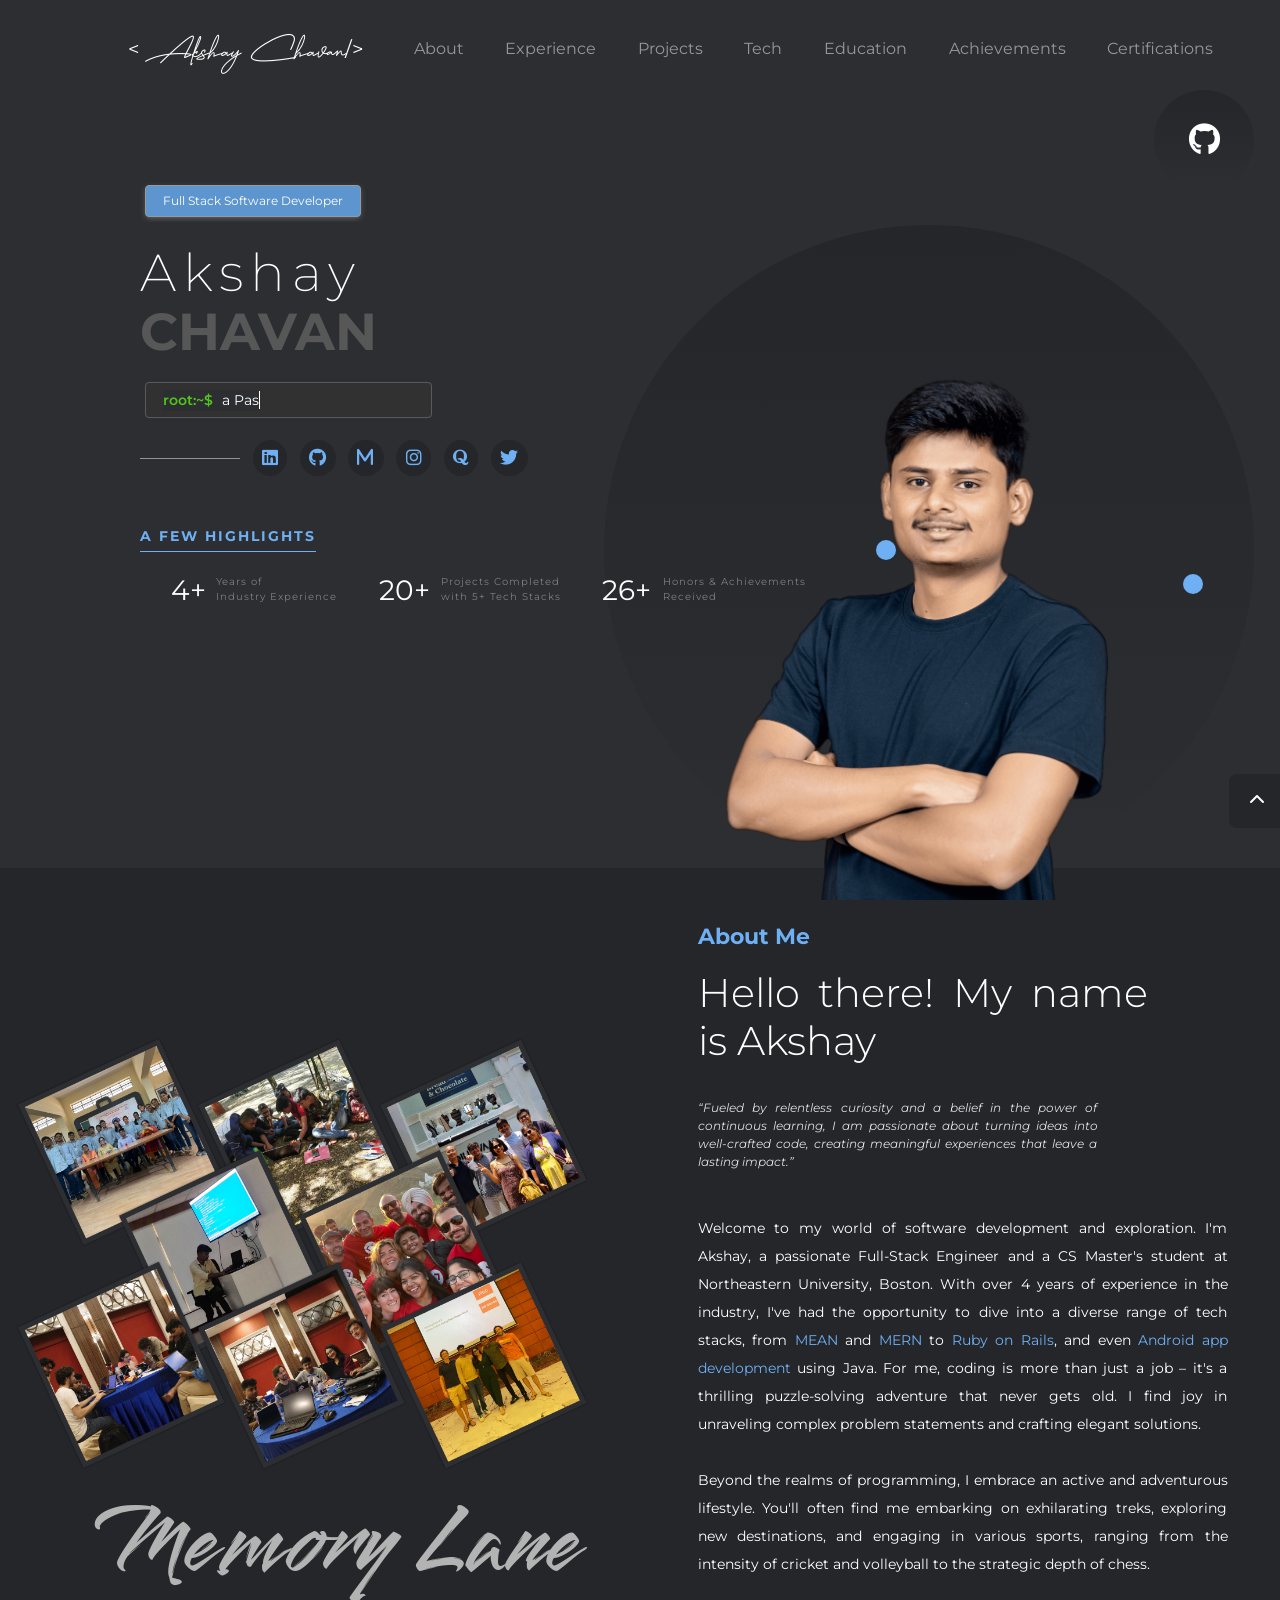
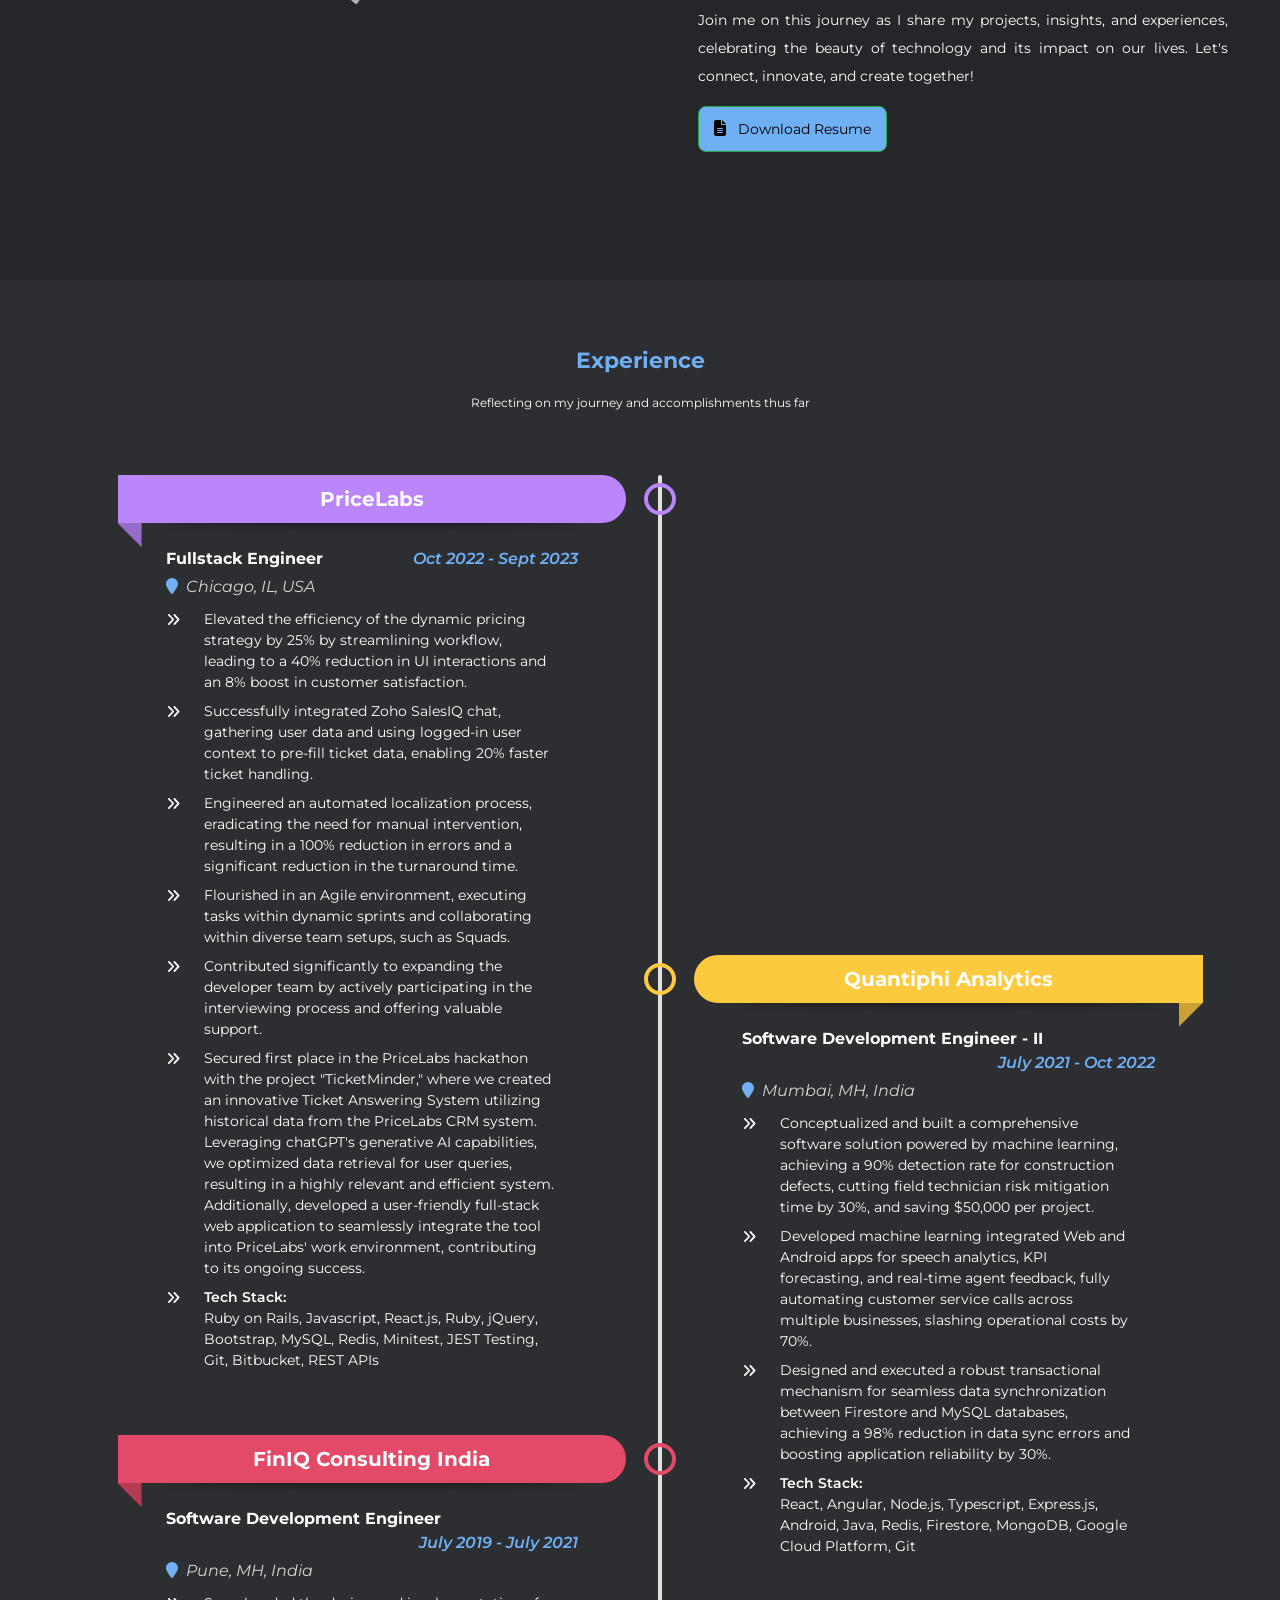
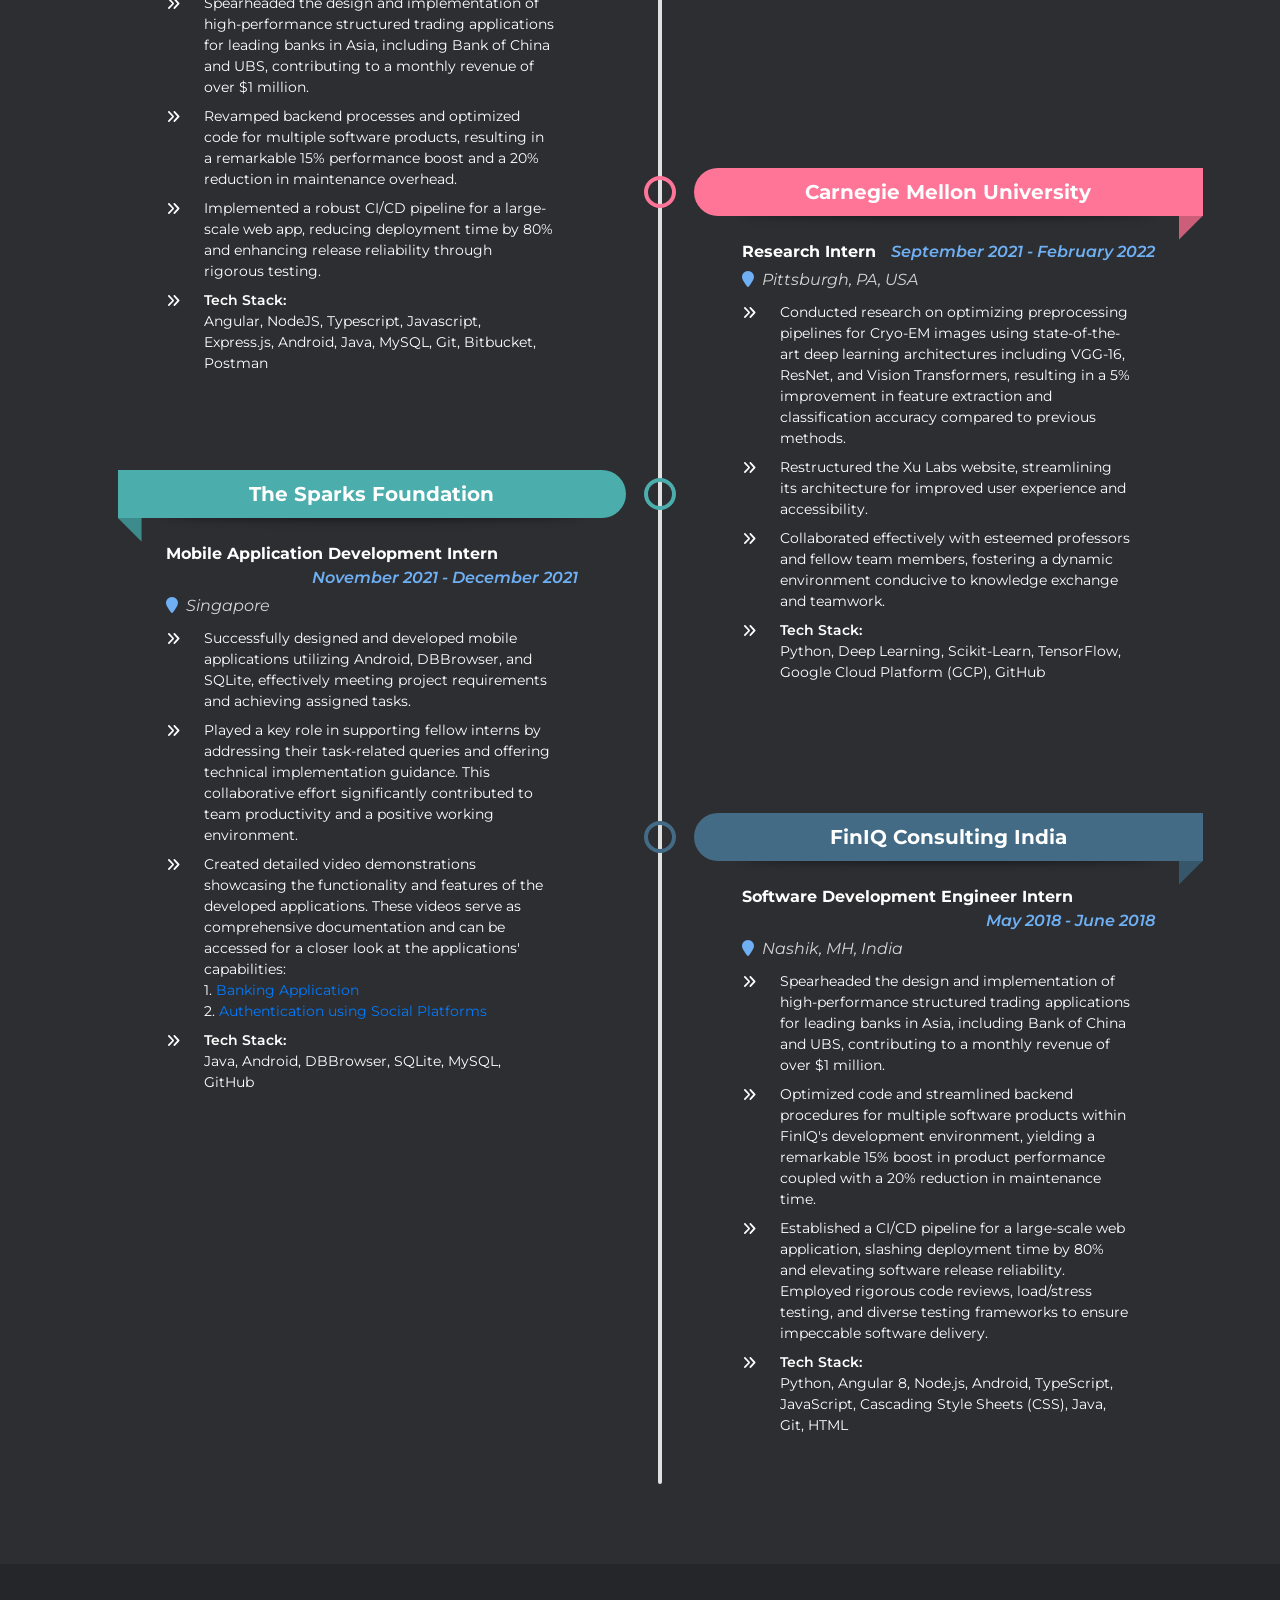
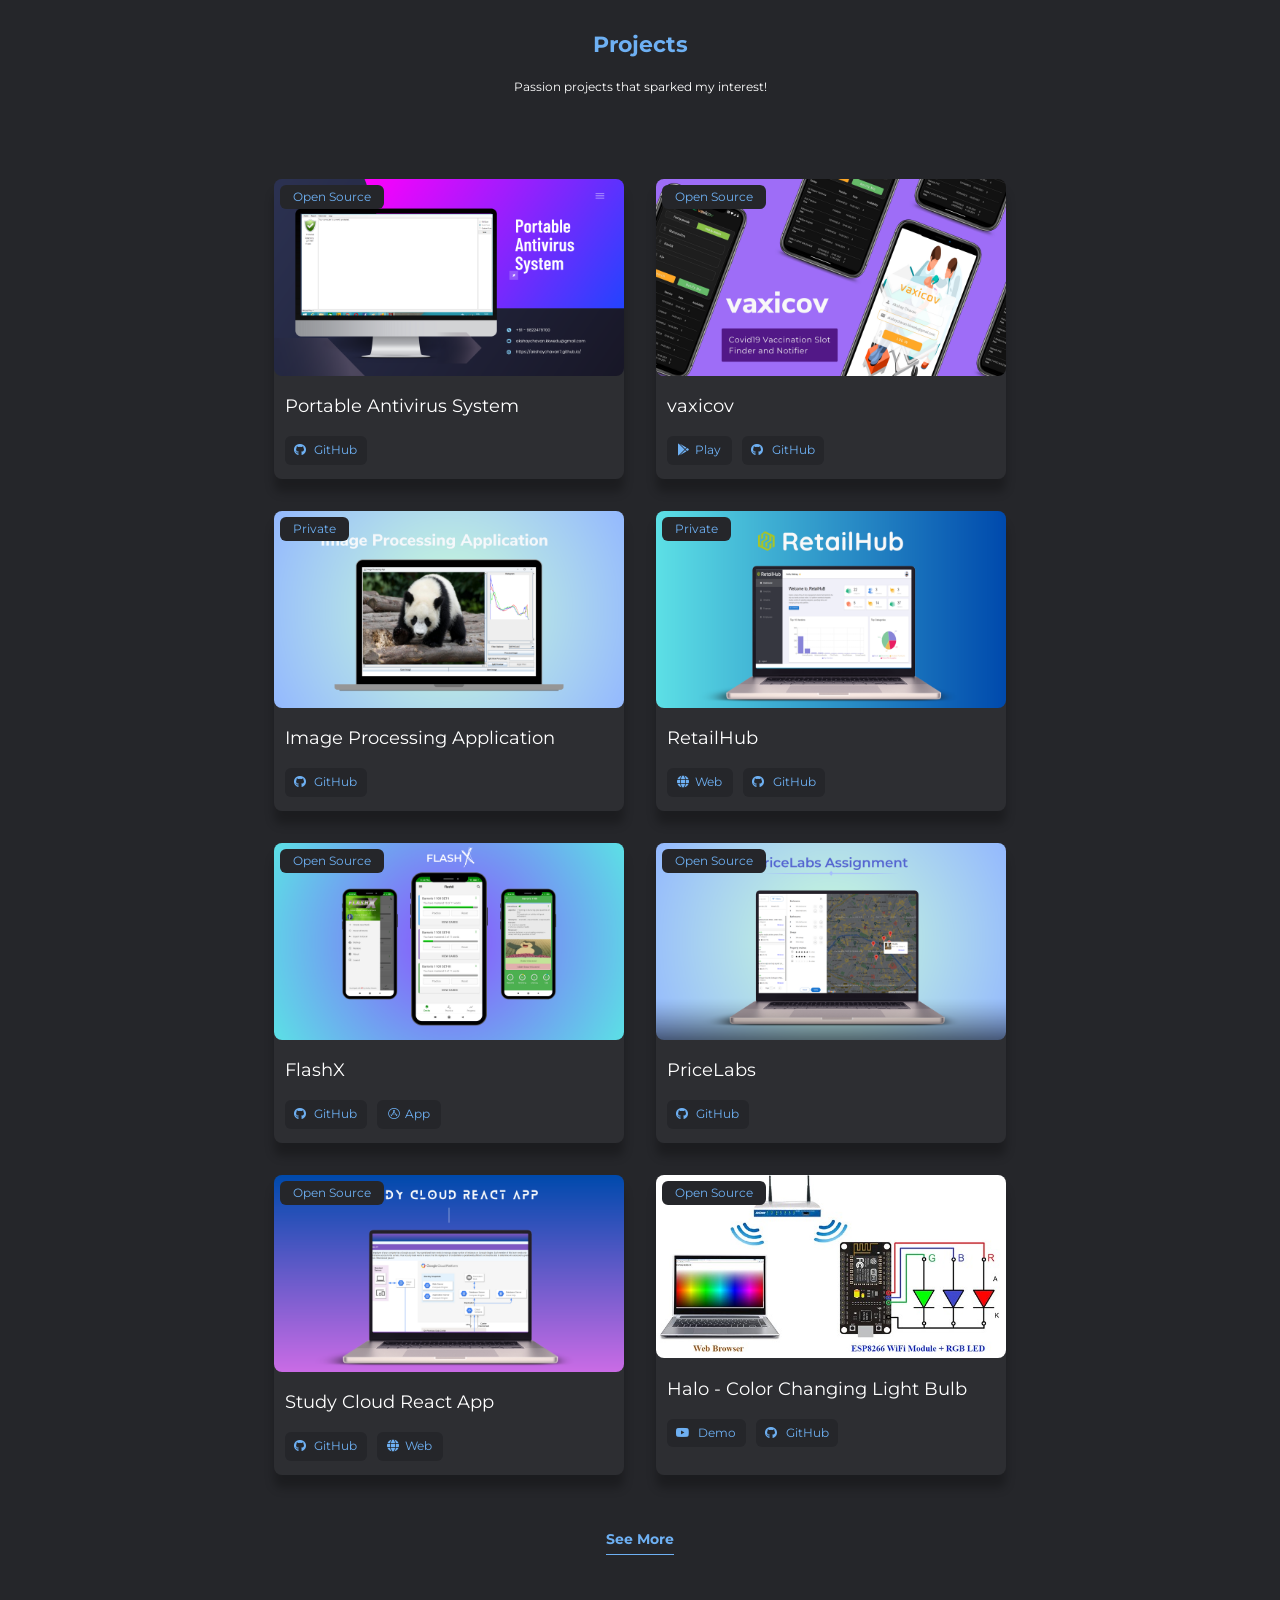
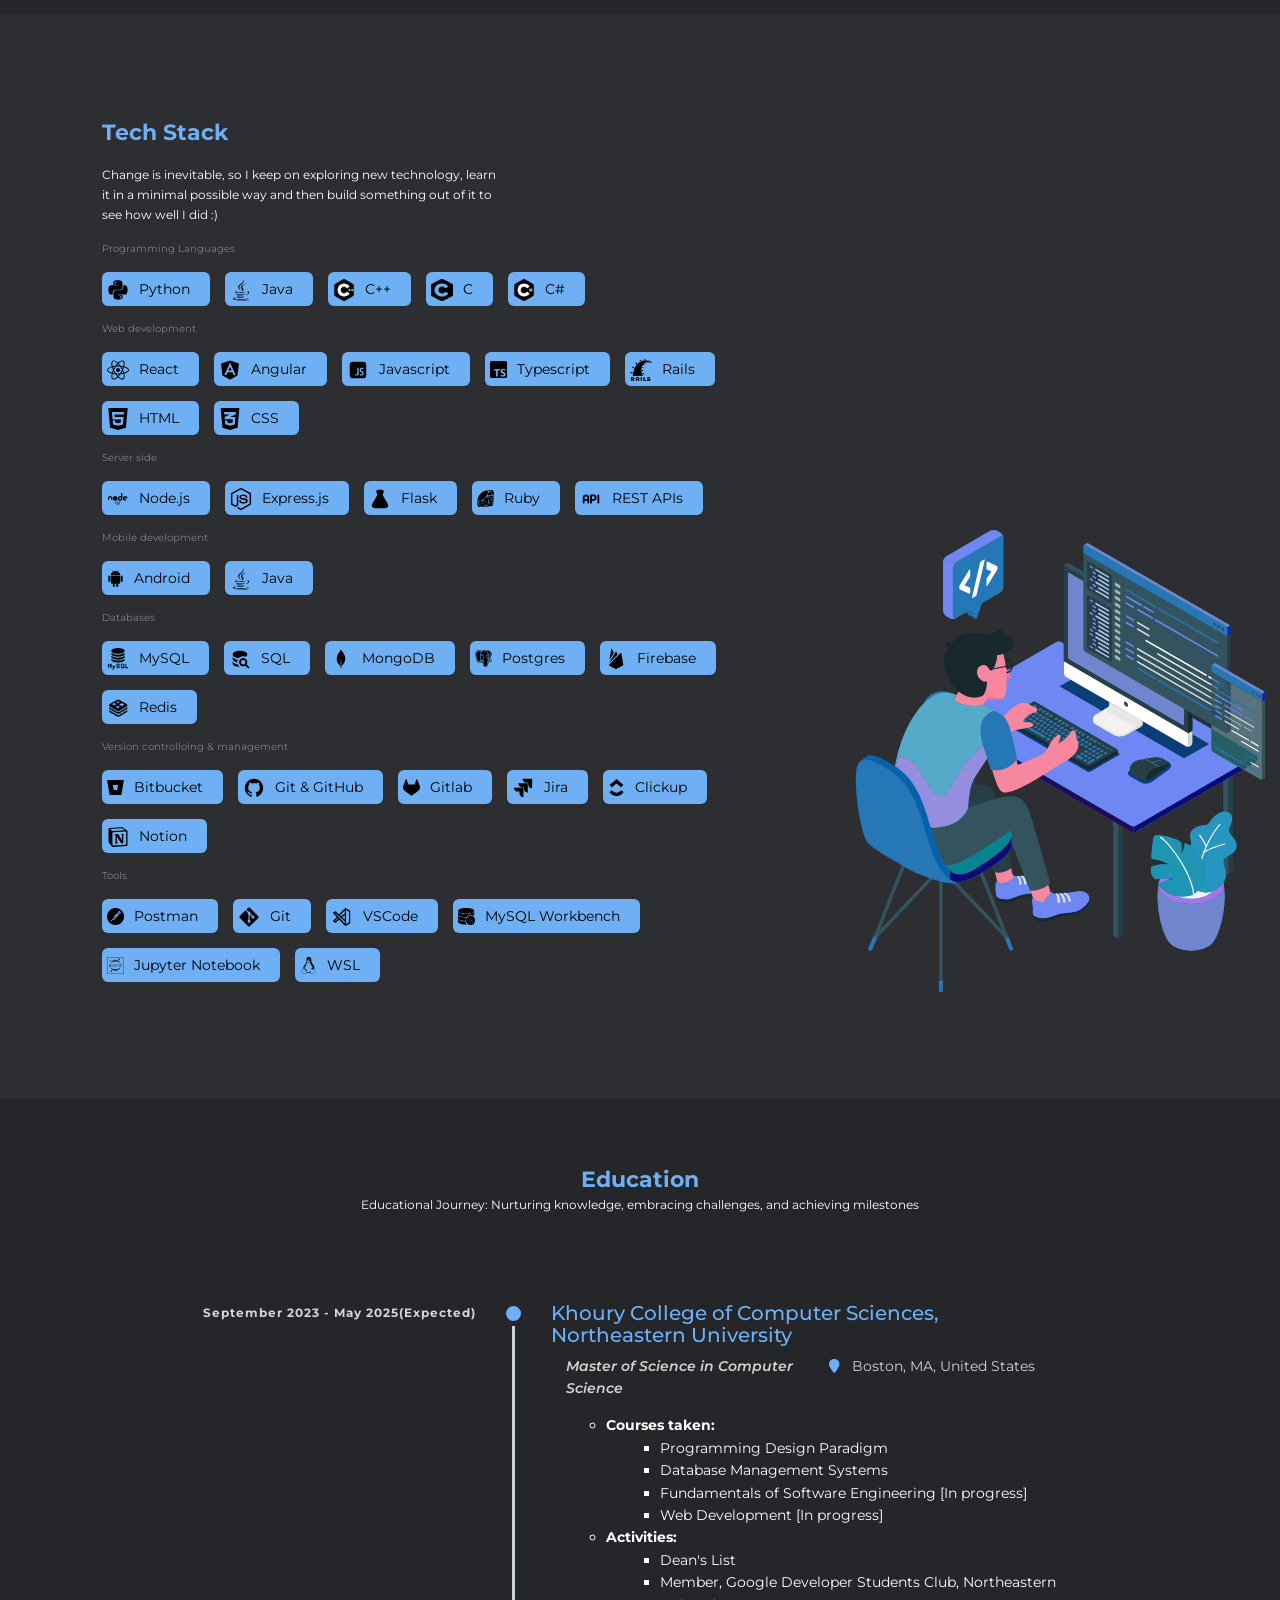
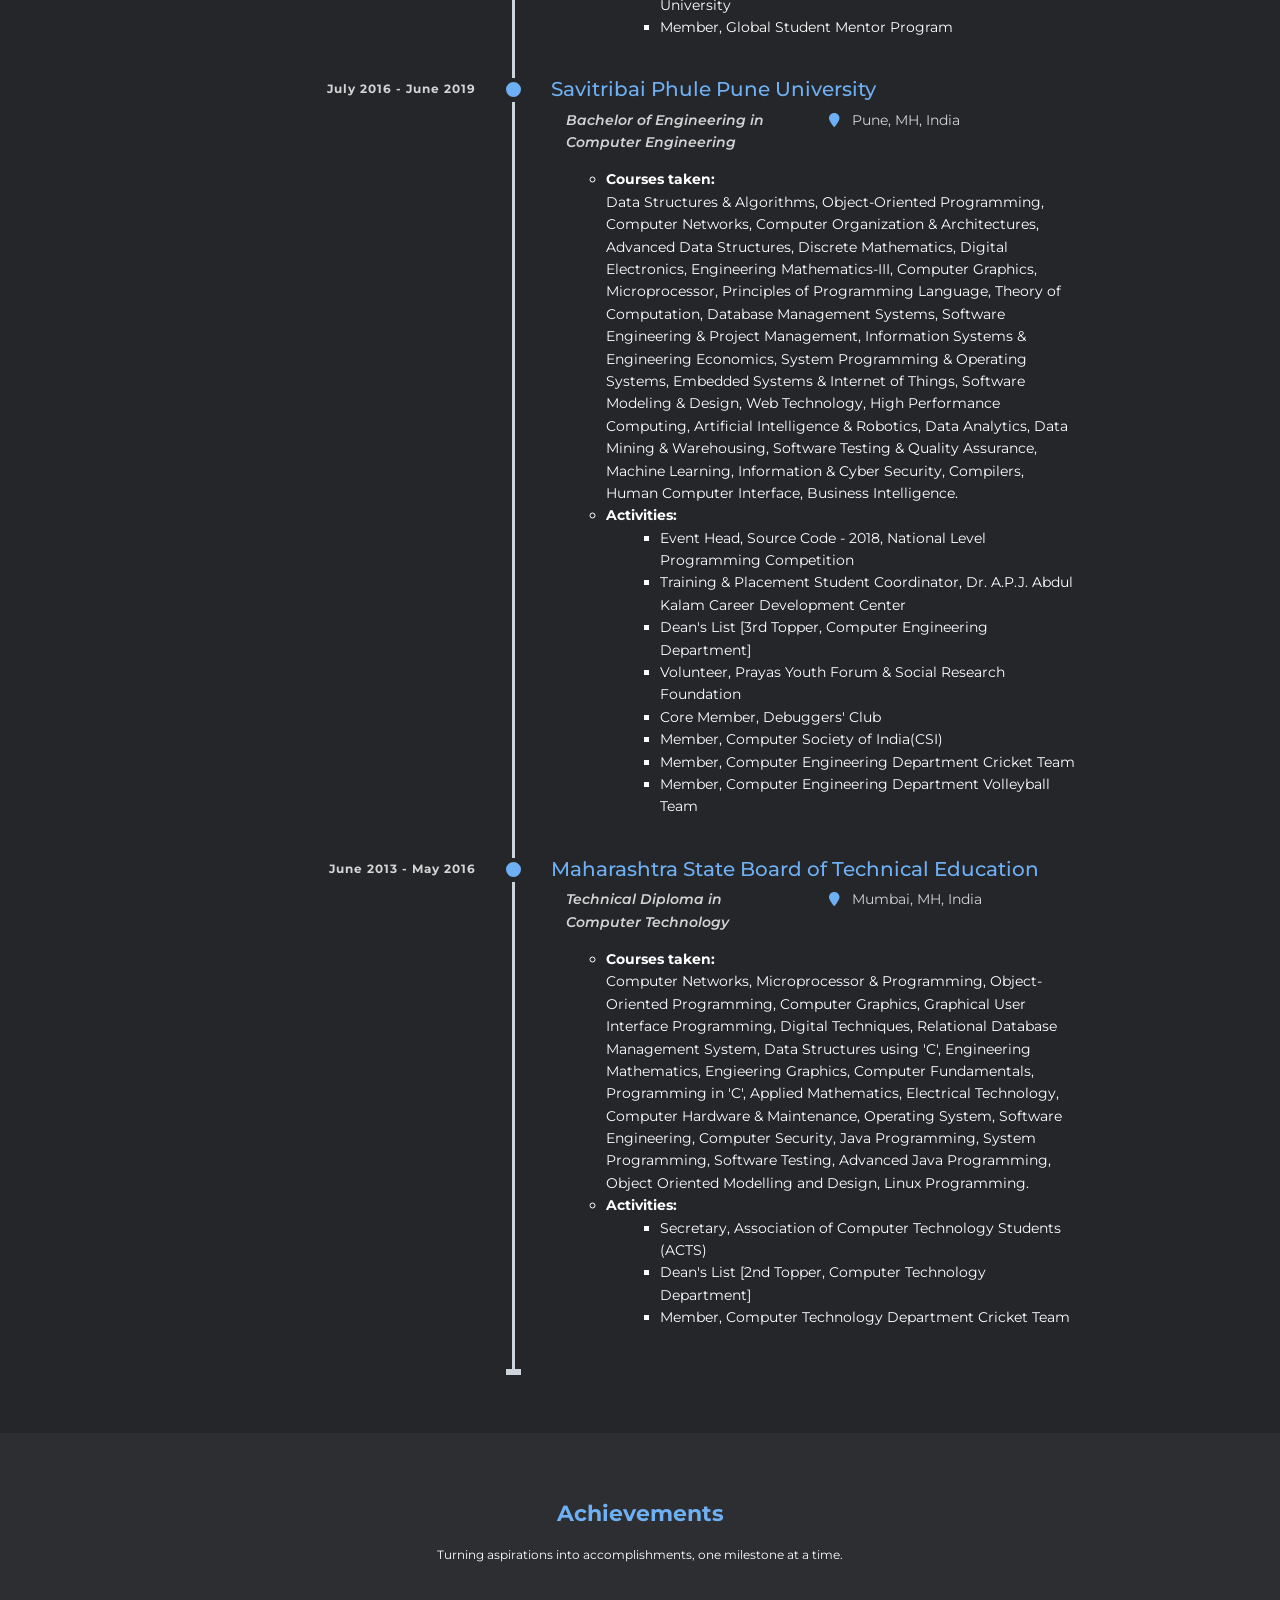
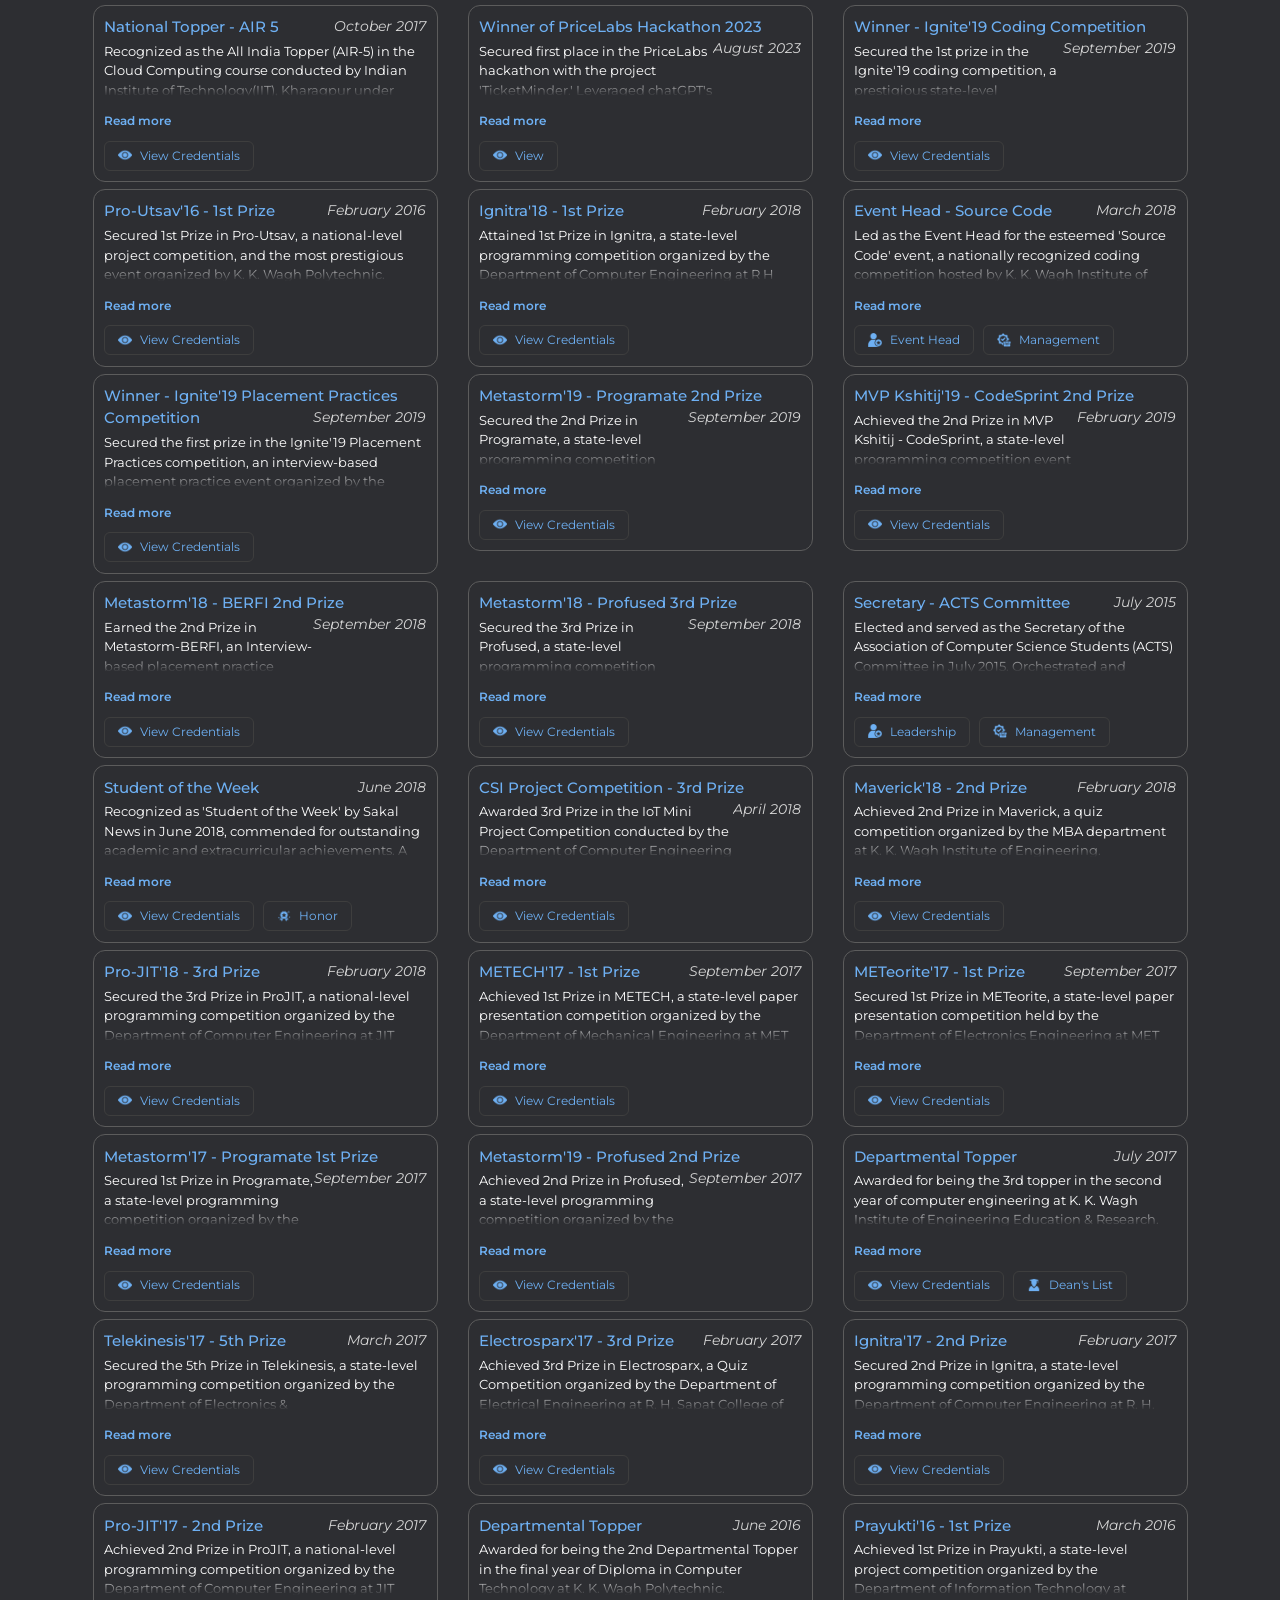
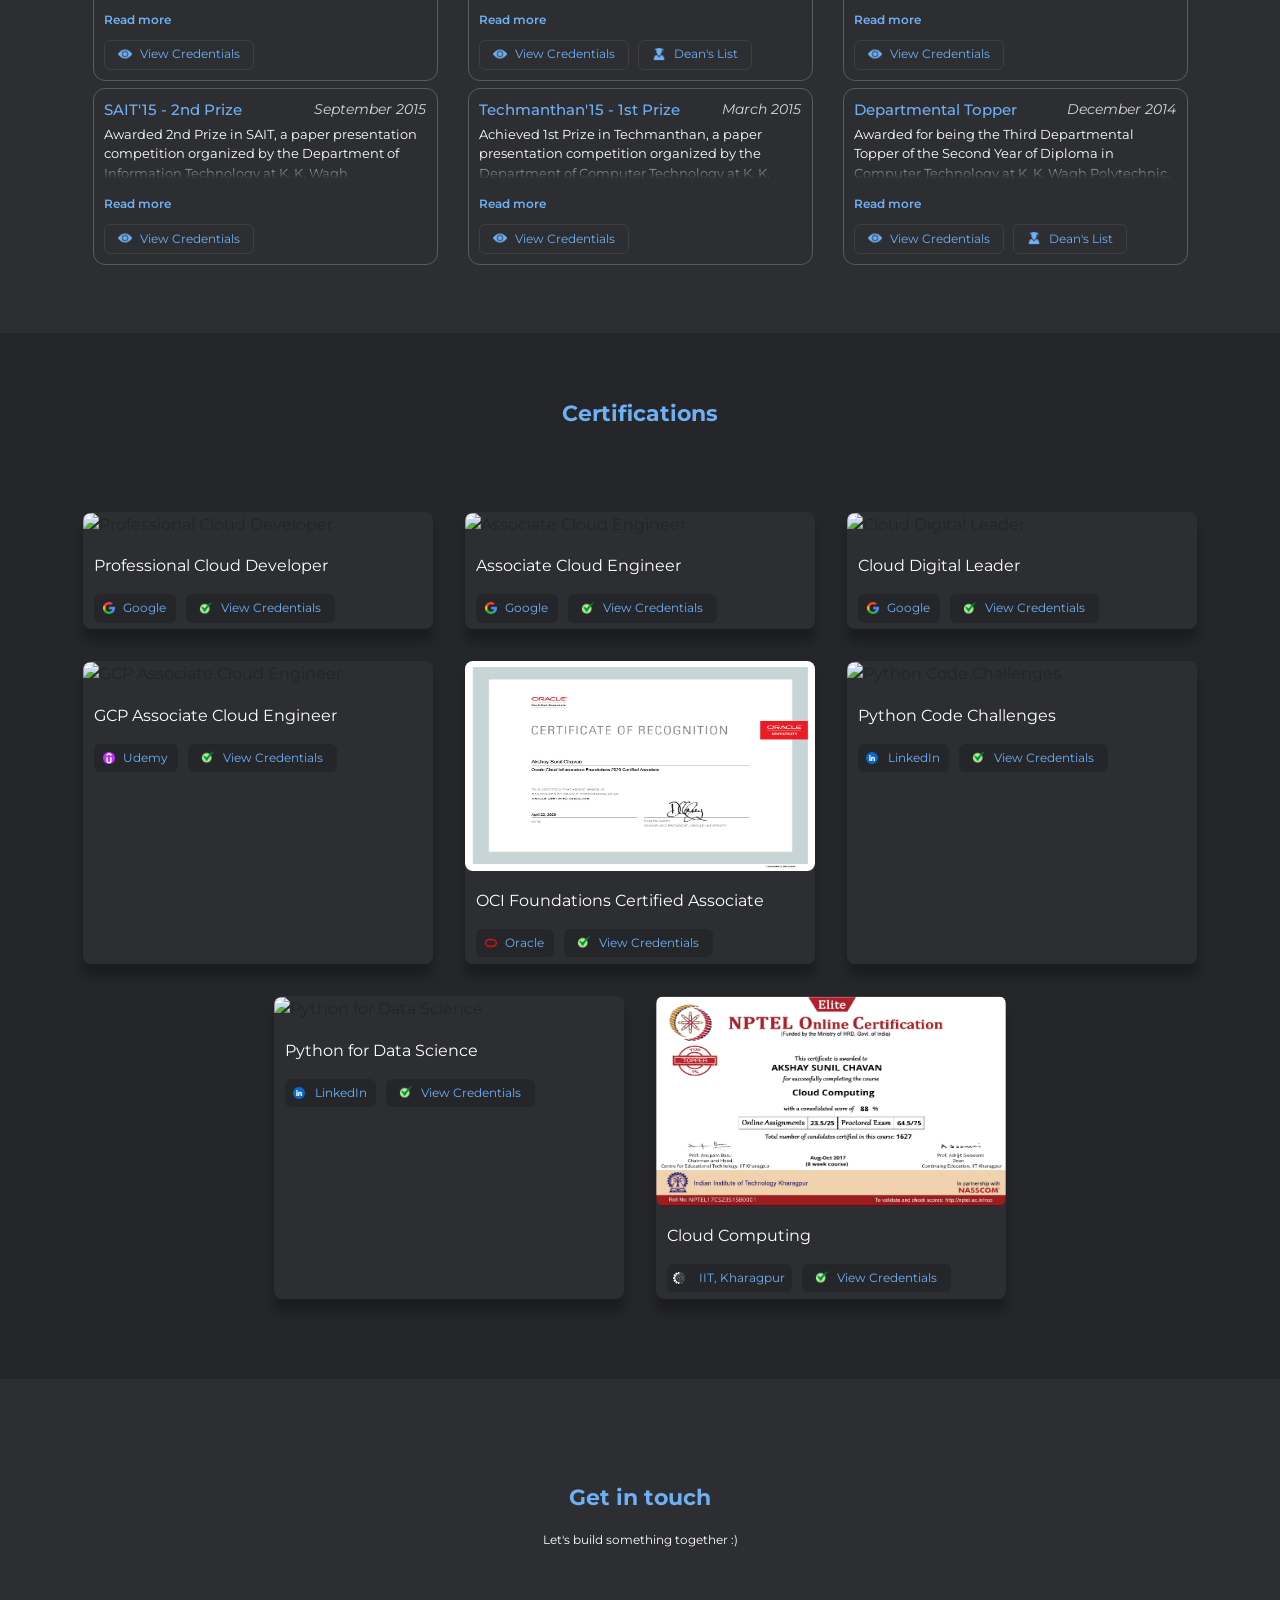
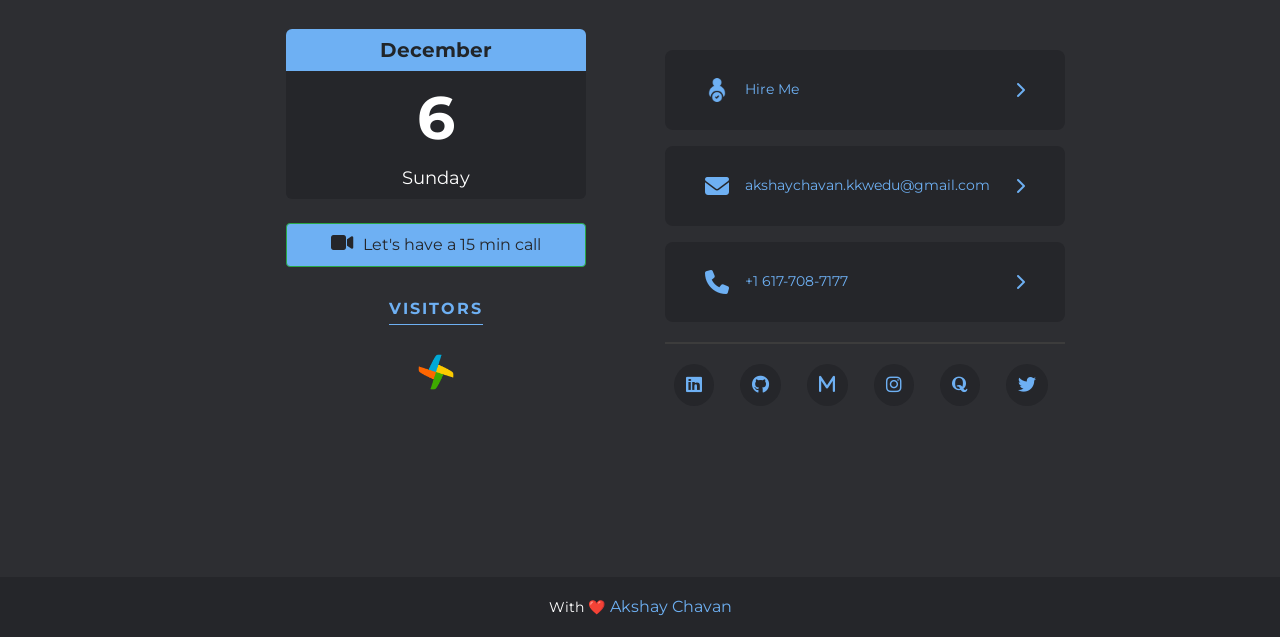
==== index.html @ 026cbd1b "Deploying to gh-pages from @ akshaychavan7/AkshayChavan7.github.io@eda5059066bd962e3e6cc55889590e974" ====
<!DOCTYPE html>
<html>
  <head>
    <!-- mobile responsiveness -->
    <meta charset="utf-8" />
    <meta
      name="viewport"
      content="width=device-width, initial-scale=1, shrink-to-fit=no"
    />

    <!-- meta tags for link preview -->
    <meta property="og:title" content="Akshay Chavan - Developer Portfolio" />
    <meta property="og:url" content="https://akshaychavan7.github.io/" />
    <meta property="og:image" content="images/banner_screenshot.png" />
    <meta
      name="description"
      content="Crafting digital experiences with a passion for innovation. Explore my developer portfolio showcasing a blend of creativity and precision in web and mobile development."
    />

    <title>Akshay Chavan - Developer Portfolio</title>
    <link rel="icon" href="images//title/favicon.png" type="image/icon type" />

    <!-- css -->
    <link rel="stylesheet" href="index.css" />
    <link rel="stylesheet" href="theme/core.css" />
    <link rel="stylesheet" href="theme/text_styles.css" />

    <link rel="stylesheet" href="css/banner.css" />
    <link rel="stylesheet" href="css/loader.css" />
    <link rel="stylesheet" href="css/about.css" />
    <link rel="stylesheet" href="css/techStack.css" />
    <link rel="stylesheet" href="css/projects.css" />
    <link rel="stylesheet" href="css/certifications.css" />
    <link rel="stylesheet" href="css/exp.css" />
    <link rel="stylesheet" href="css/education.css" />
    <link rel="stylesheet" href="css/achievements.css" />
    <link rel="stylesheet" href="css/contact.css" />
    <link rel="stylesheet" href="css/currentDate.css" />

    <!-- Required for AOS -->
    <link rel="stylesheet" href="https://unpkg.com/aos@next/dist/aos.css" />

    <!-- media queries -->
    <!-- mobile -->
    <link rel="stylesheet" href="media/mobile/s.css" />
    <link rel="stylesheet" href="media/mobile/xs.css" />

    <!-- tablet -->
    <link rel="stylesheet" href="media/tablet/m.css" />

    <!-- desktop -->
    <link rel="stylesheet" href="media/desktop/ml.css" />
    <link rel="stylesheet" href="media/desktop/l.css" />
    <link rel="stylesheet" href="media/desktop/xl.css" />
    <link rel="stylesheet" href="media/desktop/xl_4k.css" />

    <!-- others -->
    <link rel="stylesheet" href="media/others.css" />

    <!-- bootstrap -->
    <link
      rel="stylesheet"
      href="dependencies/bootstrap/cdn.jsdelivr.net_npm_bootstrap@4.0.0_dist_css_bootstrap.min.css"
      crossorigin="anonymous"
    />

    <!-- icons -->
    <script src="dependencies/icons/code.iconify.design_3_3.1.0_iconify.min.js"></script>
    <!-- <link rel="stylesheet" href="https://cdnjs.cloudflare.com/ajax/libs/font-awesome/4.7.0/css/font-awesome.min.css"> -->
    <link
      rel="stylesheet"
      href="https://cdnjs.cloudflare.com/ajax/libs/font-awesome/6.4.0/css/all.min.css"
    />
    <link
      rel="stylesheet"
      href="dependencies/icons/cdn.jsdelivr.net_gh_konpa_devicon@master_devicon.min.css"
    />
    <link
      rel="stylesheet"
      href="dependencies/icons/fonts.googleapis.com_icon_family=Material+Icons.css"
    />

    <!-- font -->
    <link rel="preconnect" href="https://fonts.googleapis.com" />
    <link rel="preconnect" href="https://fonts.gstatic.com" crossorigin />
    <link
      href="dependencies/fonts/fonts.googleapis.com_css2_family=Montserrat_ital,wght@0,100;0,400;0,500;0,600;0,700;0,800;1,300&display=swap.css"
      rel="stylesheet"
    />
    <link
      href="https://fonts.googleapis.com/css2?family=Audiowide&family=Monsieur+La+Doulaise&family=Montserrat&family=Smooch&display=swap"
      rel="stylesheet"
    />
    <link
      href="https://fonts.googleapis.com/css2?family=Audiowide&family=Caveat&family=Monsieur+La+Doulaise&family=Montserrat&family=Smooch&display=swap"
      rel="stylesheet"
    />

    <!-- scripts -->
    <script src="dependencies/jQuery/ajax.googleapis.com_ajax_libs_jquery_3.6.1_jquery.min.js"></script>
  </head>

  <body>
    <!-- Loader -->
    <div id="loader">
      <!-- css loader -->
      <div class="wrapper">
        <div class="box-wrap">
          <div class="box one"></div>
          <div class="box two"></div>
          <div class="box three"></div>
          <div class="box four"></div>
          <div class="box five"></div>
          <div class="box six"></div>
        </div>
      </div>
      <div class="watermark">
        <span class="watermark-inner">
          <<span id="brand" class="watermark-txt">Akshay Chavan</span> />
        </span>
      </div>
    </div>
    <!-- Loader end -->

    <!-- Navbar -->
    <nav class="navbar navbar-dark navbar-expand-md" id="app-navbar">
      <button
        id="navbar-icon"
        class="navbar-toggler"
        type="button"
        data-toggle="collapse"
        data-target="#navbar-menu"
      >
        <img src="images//svgs/menu.svg" alt="" />
      </button>

      <a
        href="#"
        data-aos="fade-down"
        data-aos-delay="200"
        class="navbar-brand"
      >
        < <span id="brand">Akshay Chavan</span>/>
      </a>

      <div class="collapse navbar-collapse" id="navbar-menu">
        <ul class="navbar-nav ml-auto">
          <li class="nav-item navbar-action">
            <a href="#about" class="nav-link">About</a>
          </li>
          <li class="nav-item navbar-action">
            <a href="#exp" class="nav-link">Experience</a>
          </li>
          <li class="nav-item navbar-action">
            <a href="#projects-div" class="nav-link">Projects</a>
          </li>
          <li class="nav-item navbar-action">
            <a href="#tech" class="nav-link">Tech</a>
          </li>
          <li class="nav-item navbar-action">
            <a href="#education" class="nav-link">Education</a>
          </li>
          <li class="nav-item navbar-action">
            <a href="#achievements" class="nav-link">Achievements</a>
          </li>
          <li class="nav-item navbar-action">
            <a href="#certifications" class="nav-link">Certifications</a>
          </li>
        </ul>
      </div>
    </nav>

    <div id="up" class="up">
      <i id="up-icon" class="fa fa-chevron-up"></i>
    </div>
    <!-- Navbar end -->

    <!-- Banner -->
    <div id="banner-div" class="container-fluid">
      <div class="grad-circle" id="mini-circle">
        <a href="https://github.com/akshaychavan7" target="_blank">
          <i class="fa-brands fa-github fa-2xl repo-link"></i>
        </a>
      </div>
      <div id="bg-circle" class="grad-circle"></div>

      <div class="tag-wrapper">
        <div id="chip">
          <span id="tag-label" class="label tag-title"></span>
        </div>
      </div>

      <div class="name">
        <div class="heading1" id="first-name"></div>
        <div class="heading1" id="last-name"></div>
      </div>

      <div class="tag">
        <!-- <div class="trianlge-right"></div> -->
        <div class="type-text-container">
          <span class="terminal-prefix-text">root:~$ &nbsp;</span>
          <span id="tag" class="txt-type" data-wait="1000ms"></span>
        </div>
      </div>

      <div id="social-handles" class="flexbox-container">
        <div class="dash"></div>
      </div>

      <div class="chat">
        <span class="body2" id="chat-btn">A FEW HIGHLIGHTS</span>
      </div>

      <div class="container-fluid image-bg-div">
        <div class="profile-picture">
          <img
            class="dp"
            src="images/akshay_compressed.png"
            alt="Akshay Chavan"
          />
        </div>

        <div id="overall-stats" class="stats stats-div"></div>
      </div>
    </div>
    <div class="circle" id="circle-1"></div>
    <div class="circle" id="circle-2"></div>

    <div class="space"></div>
    <!-- Banner end -->

    <!-- About -->
    <!-- Collage creation website - https://www.photocollage.com/ -->
    <div class="ribbon-container">
      <!-- <div class="ribbon-1"></div> -->
    </div>
    <div id="about" class="container-fluid about">
      <div class="about-img">
        <img
          id="about-img"
          src="images//about/collage3.png"
          alt="my journey highlights"
        />
        <p class="memory-lane">Memory Lane</p>
      </div>

      <div class="about-text">
        <p id="about-me-title">About Me</p>

        <h1 id="about-me-heading">Hello there! My name is Akshay</h1>

        <p id="about-quote">
          “Fueled by relentless curiosity and a belief in the power of
          continuous learning, I am passionate about turning ideas into
          well-crafted code, creating meaningful experiences that leave a
          lasting impact.”
        </p>

        <p id="about-me-text"></p>

        <div class="download-resume">
          <button
            type="button"
            onclick="downloadResume()"
            class="btn btn-success"
            id="download-btn"
          >
            <i
              class="fa fa-file-text"
              style="color: black; background-color: transparent"
            ></i>
            <span
              style="
                color: black;
                background-color: transparent;
                font-size: 14px;
                padding-left: 8px;
              "
              >Download Resume</span
            >
          </button>
        </div>
      </div>
    </div>
    <!-- About end -->

    <!-- Experience -->
    <div id="exp" class="container-fluid exp-div">
      <p id="tech-stack-title">Experience</p>
      <p
        id="tech-stack-text"
        style="
          background-color: transparent;
          text-align: center;
          margin-bottom: 5%;
        "
      >
        Reflecting on my journey and accomplishments thus far
      </p>
    </div>
    <!-- Experience end -->

    <!-- Projects -->
    <div id="projects-div" class="container-fluid projects-div">
      <p id="tech-stack-title">Projects</p>
      <p
        id="tech-stack-text"
        style="background-color: transparent; text-align: center"
      >
        Passion projects that sparked my interest!
      </p>

      <div style="height: 50px"></div>

      <div id="projects" class="projects"></div>

      <div class="see-more">
        <a
          target="_blank"
          href="https://github.com/akshaychavan7?tab=repositories"
          class="body2"
          id="see-more-btn"
          >See More</a
        >
      </div>
    </div>
    <!-- Projects end -->

    <!-- Tech Stack -->
    <div id="tech" class="tech-stack">
      <div class="tech-stack-detail">
        <p id="tech-stack-title">Tech Stack</p>
        <p id="tech-stack-text">
          Change is inevitable, so I keep on exploring new technology, learn it
          in a minimal possible way and then build something out of it to see
          how well I did :)
        </p>

        <p class="label-stack">Programming Languages</p>
        <div
          id="programming"
          data-aos="fade-right"
          data-aos-delay="700"
          class="tech-row"
        ></div>

        <p class="label-stack">Web development</p>
        <div
          id="web-tech"
          data-aos="fade-right"
          data-aos-delay="300"
          class="tech-row"
        ></div>

        <p class="label-stack">Server side</p>
        <div
          id="server-tech"
          data-aos="fade-right"
          data-aos-delay="400"
          class="tech-row"
        ></div>

        <p class="label-stack">Mobile development</p>
        <div
          id="mobile-tech"
          data-aos="fade-right"
          data-aos-delay="200"
          class="tech-row"
        ></div>

        <p class="label-stack">Databases</p>
        <div
          id="database-tech"
          data-aos="fade-right"
          data-aos-delay="500"
          class="tech-row"
        ></div>

        <p class="label-stack">Version controlloing & management</p>
        <div
          id="vc-tech"
          data-aos="fade-right"
          data-aos-delay="600"
          class="tech-row"
        ></div>

        <p class="label-stack">Tools</p>
        <div
          id="tools"
          data-aos="fade-right"
          data-aos-delay="600"
          class="tech-row"
        ></div>
      </div>

      <div class="stack-illustration">
        <img
          id="stack-illustration"
          src="images/svgs/stack2.svg"
          alt="stack illustrations"
        />
      </div>
    </div>
    <!-- Tech Stack end -->

    <!-- Education -->
    <div id="education" class="container-fluid education-div">
      <div class="education-title">Education</div>
      <div class="education-subtitle">
        Educational Journey: Nurturing knowledge, embracing challenges, and
        achieving milestones
      </div>
      <div style="height: 50px"></div>
      <div class="timeline-container">
        <ul class="timeline timeline-split">
          <li class="timeline-item">
            <div class="timeline-info">
              <span class="education-duration"
                >September 2023 - May 2025(Expected)</span
              >
            </div>
            <div class="timeline-marker"></div>
            <div class="timeline-content">
              <h5 id="university" class="timeline-title">
                Khoury College of Computer Sciences, Northeastern University
              </h5>
              <div class="timeline-subtitle container">
                <div class="row">
                  <div class="col-sm-6 degree-program-txt">
                    Master of Science in Computer Science
                  </div>
                  <div class="col-sm-6 education-location">
                    <i
                      class="fa fa-map-marker location-icon"
                      aria-hidden="true"
                    ></i
                    >&nbsp;&nbsp; Boston, MA, United States
                  </div>
                </div>
              </div>
              <div class="education-description">
                <ul>
                  <li>
                    <strong>Courses taken:</strong>
                    <ul class="education-description-sublist">
                      <li>Programming Design Paradigm</li>
                      <li>Database Management Systems</li>
                      <li>
                        Fundamentals of Software Engineering [In progress]
                      </li>
                      <li>Web Development [In progress]</li>
                    </ul>
                  </li>
                  <li>
                    <strong>Activities:</strong>
                    <ul class="education-description-sublist">
                      <li>Dean's List</li>
                      <li>
                        Member, Google Developer Students Club, Northeastern
                        University
                      </li>
                      <li>Member, Global Student Mentor Program</li>
                    </ul>
                  </li>
                </ul>
              </div>
            </div>
          </li>
          <li class="timeline-item">
            <div class="timeline-info">
              <span class="education-duration">July 2016 - June 2019</span>
            </div>
            <div class="timeline-marker"></div>
            <div class="timeline-content">
              <h5 id="university" class="timeline-title">
                Savitribai Phule Pune University
              </h5>
              <div class="timeline-subtitle container">
                <div class="row">
                  <div class="col-sm-6 degree-program-txt">
                    Bachelor of Engineering in Computer Engineering
                  </div>
                  <div class="col-sm-6 education-location">
                    <i
                      class="fa fa-map-marker location-icon"
                      aria-hidden="true"
                    ></i
                    >&nbsp;&nbsp; Pune, MH, India
                  </div>
                </div>
              </div>
              <div class="education-description">
                <ul>
                  <li>
                    <strong>Courses taken:</strong><br />
                    Data Structures & Algorithms, Object-Oriented Programming,
                    Computer Networks, Computer Organization & Architectures,
                    Advanced Data Structures, Discrete Mathematics, Digital
                    Electronics, Engineering Mathematics-III, Computer Graphics,
                    Microprocessor, Principles of Programming Language, Theory
                    of Computation, Database Management Systems, Software
                    Engineering & Project Management, Information Systems &
                    Engineering Economics, System Programming & Operating
                    Systems, Embedded Systems & Internet of Things, Software
                    Modeling & Design, Web Technology, High Performance
                    Computing, Artificial Intelligence & Robotics, Data
                    Analytics, Data Mining & Warehousing, Software Testing &
                    Quality Assurance, Machine Learning, Information & Cyber
                    Security, Compilers, Human Computer Interface, Business
                    Intelligence.
                  </li>
                  <li>
                    <strong>Activities:</strong>
                    <ul class="education-description-sublist">
                      <li>
                        Event Head, Source Code - 2018, National Level
                        Programming Competition
                      </li>
                      <li>
                        Training & Placement Student Coordinator, Dr. A.P.J.
                        Abdul Kalam Career Development Center
                      </li>
                      <li>
                        Dean's List [3rd Topper, Computer Engineering
                        Department]
                      </li>
                      <li>
                        Volunteer, Prayas Youth Forum & Social Research
                        Foundation
                      </li>
                      <li>Core Member, Debuggers' Club</li>
                      <li>Member, Computer Society of India(CSI)</li>
                      <li>
                        Member, Computer Engineering Department Cricket Team
                      </li>
                      <li>
                        Member, Computer Engineering Department Volleyball Team
                      </li>
                    </ul>
                  </li>
                </ul>
              </div>
            </div>
          </li>
          <li class="timeline-item">
            <div class="timeline-info">
              <span class="education-duration">June 2013 - May 2016</span>
            </div>
            <div class="timeline-marker"></div>
            <div class="timeline-content">
              <h5 id="university" class="timeline-title">
                Maharashtra State Board of Technical Education
              </h5>
              <div class="timeline-subtitle container">
                <div class="row">
                  <div class="col-sm-6 degree-program-txt">
                    Technical Diploma in Computer Technology
                  </div>
                  <div class="col-sm-6 education-location">
                    <i
                      class="fa fa-map-marker location-icon"
                      aria-hidden="true"
                    ></i
                    >&nbsp;&nbsp; Mumbai, MH, India
                  </div>
                </div>
              </div>
              <div class="education-description">
                <ul>
                  <li>
                    <strong>Courses taken:</strong><br />
                    Computer Networks, Microprocessor & Programming,
                    Object-Oriented Programming, Computer Graphics, Graphical
                    User Interface Programming, Digital Techniques, Relational
                    Database Management System, Data Structures using 'C',
                    Engineering Mathematics, Engieering Graphics, Computer
                    Fundamentals, Programming in 'C', Applied Mathematics,
                    Electrical Technology, Computer Hardware & Maintenance,
                    Operating System, Software Engineering, Computer Security,
                    Java Programming, System Programming, Software Testing,
                    Advanced Java Programming, Object Oriented Modelling and
                    Design, Linux Programming.
                  </li>
                  <li>
                    <strong>Activities:</strong>
                    <ul class="education-description-sublist">
                      <li>
                        Secretary, Association of Computer Technology Students
                        (ACTS)
                      </li>
                      <li>
                        Dean's List [2nd Topper, Computer Technology Department]
                      </li>
                      <li>
                        Member, Computer Technology Department Cricket Team
                      </li>
                    </ul>
                  </li>
                </ul>
              </div>
            </div>
          </li>
          <li class="timeline-item period">
            <div class="timeline-info"></div>
            <div class="timeline-marker"></div>
          </li>
        </ul>
      </div>
    </div>
    <!-- Education end -->

    <!-- Achievements/Extracurricular -->
    <div id="achievements" class="container-fluid achievements-div">
      <p id="tech-stack-title">Achievements</p>
      <p id="achievements-subtitle" class="achievements-subtitle">
        Turning aspirations into accomplishments, one milestone at a time.
      </p>
      <div class="container-fluid achievements-grid-container">
        <div class="row" id="achievements-row"></div>
      </div>
    </div>
    <!-- Achievements/Extracurricular end -->

    <!-- Certifications -->
    <div id="certifications-div" class="container-fluid certifications-div">
      <p id="tech-stack-title">Certifications</p>

      <div style="height: 50px"></div>

      <div id="certifications" class="certifications"></div>
    </div>
    <!-- Certifications end -->

    <!-- Contact -->
    <div id="contact-div" class="container-fluid contact-div">
      <p id="tech-stack-title">Get in touch</p>
      <p
        id="tech-stack-text"
        style="background-color: transparent; text-align: center"
      >
        Let's build something together :)
      </p>

      <div class="contact-row">
        <div class="current-date-div">
          <div class="current-date-container">
            <div class="current-month">
              <span id="month"></span>
            </div>
            <div class="current-date">
              <span id="date"></span>
            </div>
            <div class="current-day">
              <span id="day"></span>
            </div>
          </div>

          <button
            type="button"
            onclick="onMeetClick()"
            class="btn btn-success"
            id="meet-btn"
          >
            <i id="meet-icon" class="fa fa-video-camera"></i>
            <span id="meet-btn-text">Let's have a 15 min call</span>
          </button>
          <div class="visitors-title">VISITORS</div>
          <div id="visitor-count" class="visitor-count-txt">
            <img
              src="/src/images/others/loader2.gif"
              width="36"
              height="36"
              alt="visitors count"
            />
          </div>
        </div>

        <div id="contact-info-div" class="contact-info-div">
          <div class="line"></div>
          <div id="social-contact-icons" class="social-contact-icons"></div>
        </div>
      </div>
    </div>
    <!-- Contact end -->

    <!-- Footer -->
    <footer class="foot">
      <span class="body2 foot-text">With ❤️</span>
      <a href="https://www.linkedin.com/in/akshaychavan7/">
        <span
          style="
            background-color: transparent;
            color: var(--color-primary);
            padding-left: 5px;
          "
        >
          Akshay Chavan
        </span>
      </a>
    </footer>
    <!-- Footer end -->

    <!-- -----------------------------------------scripts------------------------------------- -->
    <script src="dependencies/jQuery/ajax.googleapis.com_ajax_libs_jquery_3.6.1_jquery.min.js"></script>
    <script type="text/javascript" src="index.js"></script>
    <script src="dependencies/other/unpkg.com_aos@3.0.0-beta.6_dist_aos.js"></script>
    <script>
      AOS.init();
    </script>

    <!-- JS core -->
    <script
      src="dependencies/other/cdn.jsdelivr.net_npm_popper.js@1.12.9_dist_umd_popper.min.js"
      integrity="sha384-ApNbgh9B+Y1QKtv3Rn7W3mgPxhU9K/ScQsAP7hUibX39j7fakFPskvXusvfa0b4Q"
      crossorigin="anonymous"
    ></script>
    <script
      src="https://cdn.jsdelivr.net/npm/bootstrap@4.0.0/dist/js/bootstrap.min.js"
      integrity="sha384-JZR6Spejh4U02d8jOt6vLEHfe/JQGiRRSQQxSfFWpi1MquVdAyjUar5+76PVCmYl"
      crossorigin="anonymous"
    ></script>

    <!-- component's javascript files -->
    <script type="text/javascript" src="data.js"></script>
    <script type="text/javascript" src="js/banner.js"></script>
    <script type="text/javascript" src="js/typeWriter.js"></script>
    <script type="text/javascript" src="js/tech.js"></script>
    <script type="text/javascript" src="js/projects.js"></script>
    <script type="text/javascript" src="js/achievements.js"></script>
    <script type="text/javascript" src="js/certifications.js"></script>
    <script type="text/javascript" src="js/experience.js"></script>
    <script type="text/javascript" src="js/contact.js"></script>
    <!-- --------------------------------------scripts end ----------------------------------- -->
  </body>
</html>
---- index.css ----
::-webkit-scrollbar {
  width: 8px;
  height: 5px;
}

::-webkit-scrollbar-track {
  box-shadow: inset 0 0 5px grey;
  border-radius: 2px;
}

::-webkit-scrollbar-thumb {
  background: var(--color-primary);
  border-radius: 2px;
}

#app-navbar {
  padding-top: 2%;
  padding-left: 10%;
  padding-right: 6%;
}

#navbar-icon {
  border-color: transparent;
  color: var(--color-primary);
}

.navbar-action {
  padding-left: 2vw;
}

.navbar-dark .nav-item > .nav-link.active {
  background-color: transparent !important;
  color: white !important;
}

nav .navbar-nav li a:active,
nav .navbar-nav li a:hover {
  color: white !important;
  transition: 0.5s;
}

.up {
  position: fixed;
  right: 0%;
  bottom: 8%;
  background-color: var(--bg-dark);
  padding: 15px;
  padding-left: 20px;
  border-top-left-radius: 8px;
  border-bottom-left-radius: 8px;
  animation: pulse2 2s infinite;
  cursor: pointer;
  z-index: 1;
}

.show {
  opacity: 1;
}

.hide {
  opacity: 0;
}

#up-icon {
  background-color: transparent;
  color: white;
}

@keyframes pulse2 {
  0% {
    box-shadow: 0 0 0 0 var(--color-primary);
  }

  100% {
    box-shadow: 0 0 0 1rem rgba(65, 136, 132, 0);
  }
}

.grad-circle {
  height: 650px;
  width: 650px;
  background-image: linear-gradient(var(--bg-dark), var(--bg));
  position: absolute;
  top: 25%;
  right: 2%;
  border-radius: 360px;
  animation: beat 2s;
  transform-origin: center;
}

#mini-circle {
  display: flex;
  justify-content: center;
  align-items: center;
  height: 100px;
  width: 100px;
  top: 10%;
}

.repo-link {
  background-color: transparent;
  color: white;
  font-size: 38px;
  transition: 0.5s;
}

.repo-link:hover {
  color: var(--color-primary);
}

@keyframes beat {
  from {
    transform: scale(0);
  }

  to {
    transform: scale(1);
  }
}

.circle {
  height: 20px;
  width: 20px;
  background-color: var(--color-primary);
  border-radius: 360px;
  position: absolute;
  transform-origin: center;
}

#circle-1 {
  animation: MoveUpDown 3s linear infinite;
  margin-top: 2%;
  right: 6%;
}

#circle-2 {
  animation: MoveUpDown 3s linear infinite;
  top: 60%;
  right: 30%;
}

@keyframes MoveUpDown {
  0%,
  100% {
    top: 60%;
  }

  50% {
    top: 58%;
  }
}

.foot {
  display: flex;
  justify-content: center;
  align-items: center;
  background-color: var(--bg-dark);
  height: 60px;
}

.foot-text {
  color: white;
}

.foot-name {
  margin-left: 5px;
  color: var(--color-primary);
}

.counts {
  position: absolute;
  right: 15%;
}

/* .visitor-counter-card {
  width: 400px;
  height: 80px;
  align-items: center;
  border-radius: 8px;
  background-color: var(--bg-dark);
  transition: 0.5s;
} */

.visitors-title {
  background-color: transparent;
  color: var(--color-primary);
  text-decoration: underline;
  text-underline-offset: 10px;
  letter-spacing: 2px;
  font-weight: 700;
  margin-top: 10%;
  margin-bottom: 3%;
}

@keyframes textColorChange {
  0% {
    color: white;
  }
  25% {
    color: rgb(232, 232, 232);
  }
  50% {
    color: rgb(222, 222, 222);
  }
  75% {
    color: rgb(194, 194, 194);
  }
  100% {
    color: rgb(178, 178, 178);
  }
  /* 100% {
    color: #0000ff;
  } */
}

.visitor-count-txt {
  color: white;
  font-size: 50px;
  font-weight: 600;
  margin-bottom: 70px;
  animation: textColorChange 3s infinite;
}

/* ribbon styles */

.ribbon-container {
  background: var(--bg-dark);
  position: absolute !important;
  right: 40px;
}

[class^="ribbon-"] {
  position: relative;
  margin-bottom: 80px;
}
[class^="ribbon-"]:before,
[class^="ribbon-"]:after {
  content: "";
  position: absolute;
}

.ribbon-1 {
  width: 60px;
  height: 100px;
  background: #ee583a;
  top: -6px;
  left: 25px;
}
.ribbon-1:before {
  height: 0;
  width: 0;
  border-bottom: 6px solid #ca3011;
  border-right: 6px solid transparent;
  right: -6px;
}
.ribbon-1:after {
  height: 0;
  width: 0;
  border-left: 30px solid #ee583a;
  border-right: 30px solid #ee583a;
  border-bottom: 30px solid transparent;
  bottom: -30px;
}

/* ribbon styles end */
---- theme/core.css ----
:root {
    --color-primary: #6eb0f3;
    --text-light: #7D7E83;
    --bg: #2D2E32;
    --bg-dark: #25262A;
}

* {
    background-color: var(--bg);
    font-family: 'Montserrat', sans-serif;
}

.primary {
    color: #6eb0f3;
}

.text-light {
    color: #7D7E83;
}

.bg {
    background-color: #2D2E32;
}

.bg-dark {
    background-color: #25262A;
}
---- theme/text_styles.css ----
@font-face {
  font-family: "Agustina";
  src: url(fonts/agustina.otf);
}

#brand {
  font-size: 24px;
  font-family: "Agustina";
}

.heading1 {
  font-size: 32px;
  background-color: transparent;
}

.heading2 {
  font-size: 24px;
  background-color: transparent;
}

.body1 {
  font-size: 18px;
  background-color: transparent;
}

.body2 {
  font-size: 14px;
  background-color: transparent;
}

.label {
  font-size: 12px;
  background-color: transparent;
}
---- css/banner.css ----
#chip {
    margin: 5px;
    background-color: #5d95ce;
    border: 1px solid #999999;
    box-shadow: #696969 0px 2px 6px -1px, #4c4c4c4a 0px 2px 2px -1px;
    color: white;
    width: 12.5em;
    height: 2em;
    border-radius: 4px;
    justify-content: center;
    align-items: center;
    display: flex;
}

#chip:hover {
    cursor: default;
    background-color: white;
    box-shadow: 0px 0px 5px var(--color-primary);
    color: black;
}

.type-text-container {
    margin: 5px;
    background-color: #313131;
    border: 1px solid #5a5a5a;
    box-shadow: 0px 0px 1px #3d3d3d;
    color: white;
    width: 20.5em;
    height: 2em;
    border-radius: 4px;
    padding-left: 1.5em;
    padding: 17px;
    font-size: 14px;
    align-items: center;
    display: flex;
}

.tag-title {
    background-color: transparent;
}

#tag {
    color: white;
}

.terminal-prefix-text {
    color: #52c41a;
    font-weight: 600;
}

.txt-type>.txt {
    color: white;
    border-right: 0.1rem solid white;
}

.name {
    color: white;
}

#first-name {
    letter-spacing: 7px;
    font-weight: 200;
}

#last-name {
    line-height: 40px;
    font-weight: bold;
    color: #575757
}

.flexbox-container {
    display: flex;
    align-items: center;
    height: 70px;
}

.social-icon-wrapper {
    margin-left: 1%;
    padding: 0.75%;
    font-size: 18px;
    border-radius: 50%;
    background-color: var(--bg-dark);
    display: flex;
    justify-content: center;
    align-items: center;
    animation: beat 1s;
}

@keyframes beat {
    from {
        transform: scale(0.0);
    }

    to {
        transform: scale(1);
    }
}

.social-icon-wrapper:hover {
    text-decoration: none;
    transition: .5s;
    cursor: pointer;
    box-shadow: 0px 0px 10px var(--color-primary);
}

.social-icon {
    background-color: transparent;
    color: var(--color-primary);
}

.chat {
    width: 100%;
}

#chat-btn {
    background-color: transparent;
    color: var(--color-primary);
    text-decoration: underline;
    text-underline-offset: 10px;
    letter-spacing: 2px;
    font-weight: 700;
}

.value {
    color: white;
    font-size: 24px;
    font-weight: 400;
    background-color: transparent;
}

.stats-label-column {
    background-color: transparent;
}

.stats-label {
    color: var(--text-light);
    letter-spacing: 1px;
    background-color: transparent;
}

.image-bg-div {
    overflow: hidden;
}


.profile-picture {
    right: 3%;
    bottom: 0;
    position: absolute;
}

.profile-picture,
.dp {
    background-color: transparent;
}
---- css/loader.css ----
@font-face {
  font-family: "Agustina";
  src: url(../theme/fonts/agustina.otf);
}
#loader {
  position: fixed;
  z-index: 100;
  /* background: var(--bg) url(../images/title/logo_loader_animation.gif) no-repeat center; */
  width: 100%;
  height: 100vh;
  background-size: 20%;
}

.watermark {
  position: fixed;
  top: 6%;
  left: 3%;
  /* opacity: 0.5; */
  z-index: 99;
  color: white;
  text-align: center;
}

.watermark-inner {
  color: white;
  opacity: 0.4;
  display: inline-block;
  vertical-align: middle;
  line-height: normal;
}

.watermark-txt {
  font-family: "Agustina";
}

.wrapper {
  position: absolute;
  left: 50%;
  top: 50%;
  margin: -100px;
  width: 200px;
  height: 200px;
  background-color: transparent;
  border: none;
  -webkit-user-select: none;
}
.wrapper .box-wrap {
  width: 70%;
  height: 70%;
  margin: calc((100% - 70%) / 2) calc((100% - 70%) / 2);
  position: relative;
  transform: rotate(-45deg);
}
.wrapper .box-wrap .box {
  width: 100%;
  height: 100%;
  position: absolute;
  left: 0;
  top: 0;
  background: rgba(135, 0, 0, 0.6);
  background: linear-gradient(
    to right,
    #141562,
    #486fbc,
    #eab5a1,
    #8dd6ff,
    #4973c9,
    #d07ca7,
    #f4915e,
    #f5919e,
    #b46f89,
    #141562,
    #486fbc
  );
  background-position: 0% 50%;
  background-size: 1000% 1000%;
  visibility: hidden;
}
.wrapper .box-wrap .box.one {
  animation: moveGradient 15s infinite, oneMove 3.5s infinite;
}
.wrapper .box-wrap .box.two {
  animation: moveGradient 15s infinite, twoMove 3.5s 0.15s infinite;
}
.wrapper .box-wrap .box.three {
  animation: moveGradient 15s infinite, threeMove 3.5s 0.3s infinite;
}
.wrapper .box-wrap .box.four {
  animation: moveGradient 15s infinite, fourMove 3.5s 0.575s infinite;
}
.wrapper .box-wrap .box.five {
  animation: moveGradient 15s infinite, fiveMove 3.5s 0.725s infinite;
}
.wrapper .box-wrap .box.six {
  animation: moveGradient 15s infinite, sixMove 3.5s 0.875s infinite;
}
@keyframes moveGradient {
  to {
    background-position: 100% 50%;
  }
}
@keyframes oneMove {
  0% {
    visibility: visible;
    clip-path: inset(0% 35% 70% round 5%);
    animation-timing-function: cubic-bezier(0.86, 0, 0.07, 1);
  }
  14.2857% {
    clip-path: inset(0% 35% 70% round 5%);
    animation-timing-function: cubic-bezier(0.86, 0, 0.07, 1);
  }
  28.5714% {
    clip-path: inset(35% round 5%);
    animation-timing-function: cubic-bezier(0.86, 0, 0.07, 1);
  }
  42.8571% {
    clip-path: inset(35% 70% 35% 0 round 5%);
    animation-timing-function: cubic-bezier(0.86, 0, 0.07, 1);
  }
  57.1428% {
    clip-path: inset(35% 70% 35% 0 round 5%);
    animation-timing-function: cubic-bezier(0.86, 0, 0.07, 1);
  }
  71.4285% {
    clip-path: inset(0% 70% 70% 0 round 5%);
    animation-timing-function: cubic-bezier(0.86, 0, 0.07, 1);
  }
  85.7142% {
    clip-path: inset(0% 70% 70% 0 round 5%);
    animation-timing-function: cubic-bezier(0.86, 0, 0.07, 1);
  }
  100% {
    clip-path: inset(0% 35% 70% round 5%);
    animation-timing-function: cubic-bezier(0.86, 0, 0.07, 1);
  }
}
@keyframes twoMove {
  0% {
    visibility: visible;
    clip-path: inset(0% 70% 70% 0 round 5%);
    animation-timing-function: cubic-bezier(0.86, 0, 0.07, 1);
  }
  14.2857% {
    clip-path: inset(0% 70% 70% 0 round 5%);
    animation-timing-function: cubic-bezier(0.86, 0, 0.07, 1);
  }
  28.5714% {
    clip-path: inset(0% 35% 70% round 5%);
    animation-timing-function: cubic-bezier(0.86, 0, 0.07, 1);
  }
  42.8571% {
    clip-path: inset(0% 35% 70% round 5%);
    animation-timing-function: cubic-bezier(0.86, 0, 0.07, 1);
  }
  57.1428% {
    clip-path: inset(35% round 5%);
    animation-timing-function: cubic-bezier(0.86, 0, 0.07, 1);
  }
  71.4285% {
    clip-path: inset(35% 70% 35% 0 round 5%);
    animation-timing-function: cubic-bezier(0.86, 0, 0.07, 1);
  }
  85.7142% {
    clip-path: inset(35% 70% 35% 0 round 5%);
    animation-timing-function: cubic-bezier(0.86, 0, 0.07, 1);
  }
  100% {
    clip-path: inset(0% 70% 70% 0 round 5%);
    animation-timing-function: cubic-bezier(0.86, 0, 0.07, 1);
  }
}
@keyframes threeMove {
  0% {
    visibility: visible;
    clip-path: inset(35% 70% 35% 0 round 5%);
    animation-timing-function: cubic-bezier(0.86, 0, 0.07, 1);
  }
  14.2857% {
    clip-path: inset(35% 70% 35% 0 round 5%);
    animation-timing-function: cubic-bezier(0.86, 0, 0.07, 1);
  }
  28.5714% {
    clip-path: inset(0% 70% 70% 0 round 5%);
    animation-timing-function: cubic-bezier(0.86, 0, 0.07, 1);
  }
  42.8571% {
    clip-path: inset(0% 70% 70% 0 round 5%);
    animation-timing-function: cubic-bezier(0.86, 0, 0.07, 1);
  }
  57.1428% {
    clip-path: inset(0% 35% 70% round 5%);
    animation-timing-function: cubic-bezier(0.86, 0, 0.07, 1);
  }
  71.4285% {
    clip-path: inset(0% 35% 70% round 5%);
    animation-timing-function: cubic-bezier(0.86, 0, 0.07, 1);
  }
  85.7142% {
    clip-path: inset(35% round 5%);
    animation-timing-function: cubic-bezier(0.86, 0, 0.07, 1);
  }
  100% {
    clip-path: inset(35% 70% 35% 0 round 5%);
    animation-timing-function: cubic-bezier(0.86, 0, 0.07, 1);
  }
}
@keyframes fourMove {
  0% {
    visibility: visible;
    clip-path: inset(35% 0% 35% 70% round 5%);
    animation-timing-function: cubic-bezier(0.86, 0, 0.07, 1);
  }
  14.2857% {
    clip-path: inset(35% 0% 35% 70% round 5%);
    animation-timing-function: cubic-bezier(0.86, 0, 0.07, 1);
  }
  28.5714% {
    clip-path: inset(35% round 5%);
    animation-timing-function: cubic-bezier(0.86, 0, 0.07, 1);
  }
  42.8571% {
    clip-path: inset(70% 35% 0% 35% round 5%);
    animation-timing-function: cubic-bezier(0.86, 0, 0.07, 1);
  }
  57.1428% {
    clip-path: inset(70% 35% 0% 35% round 5%);
    animation-timing-function: cubic-bezier(0.86, 0, 0.07, 1);
  }
  71.4285% {
    clip-path: inset(70% 0 0 70% round 5%);
    animation-timing-function: cubic-bezier(0.86, 0, 0.07, 1);
  }
  85.7142% {
    clip-path: inset(70% 0 0 70% round 5%);
    animation-timing-function: cubic-bezier(0.86, 0, 0.07, 1);
  }
  100% {
    clip-path: inset(35% 0% 35% 70% round 5%);
    animation-timing-function: cubic-bezier(0.86, 0, 0.07, 1);
  }
}
@keyframes fiveMove {
  0% {
    visibility: visible;
    clip-path: inset(70% 0 0 70% round 5%);
    animation-timing-function: cubic-bezier(0.86, 0, 0.07, 1);
  }
  14.2857% {
    clip-path: inset(70% 0 0 70% round 5%);
    animation-timing-function: cubic-bezier(0.86, 0, 0.07, 1);
  }
  28.5714% {
    clip-path: inset(35% 0% 35% 70% round 5%);
    animation-timing-function: cubic-bezier(0.86, 0, 0.07, 1);
  }
  42.8571% {
    clip-path: inset(35% 0% 35% 70% round 5%);
    animation-timing-function: cubic-bezier(0.86, 0, 0.07, 1);
  }
  57.1428% {
    clip-path: inset(35% round 5%);
    animation-timing-function: cubic-bezier(0.86, 0, 0.07, 1);
  }
  71.4285% {
    clip-path: inset(70% 35% 0% 35% round 5%);
    animation-timing-function: cubic-bezier(0.86, 0, 0.07, 1);
  }
  85.7142% {
    clip-path: inset(70% 35% 0% 35% round 5%);
    animation-timing-function: cubic-bezier(0.86, 0, 0.07, 1);
  }
  100% {
    clip-path: inset(70% 0 0 70% round 5%);
    animation-timing-function: cubic-bezier(0.86, 0, 0.07, 1);
  }
}
@keyframes sixMove {
  0% {
    visibility: visible;
    clip-path: inset(70% 35% 0% 35% round 5%);
    animation-timing-function: cubic-bezier(0.86, 0, 0.07, 1);
  }
  14.2857% {
    clip-path: inset(70% 35% 0% 35% round 5%);
    animation-timing-function: cubic-bezier(0.86, 0, 0.07, 1);
  }
  28.5714% {
    clip-path: inset(70% 0 0 70% round 5%);
    animation-timing-function: cubic-bezier(0.86, 0, 0.07, 1);
  }
  42.8571% {
    clip-path: inset(70% 0 0 70% round 5%);
    animation-timing-function: cubic-bezier(0.86, 0, 0.07, 1);
  }
  57.1428% {
    clip-path: inset(35% 0% 35% 70% round 5%);
    animation-timing-function: cubic-bezier(0.86, 0, 0.07, 1);
  }
  71.4285% {
    clip-path: inset(35% 0% 35% 70% round 5%);
    animation-timing-function: cubic-bezier(0.86, 0, 0.07, 1);
  }
  85.7142% {
    clip-path: inset(35% round 5%);
    animation-timing-function: cubic-bezier(0.86, 0, 0.07, 1);
  }
  100% {
    clip-path: inset(70% 35% 0% 35% round 5%);
    animation-timing-function: cubic-bezier(0.86, 0, 0.07, 1);
  }
}
---- css/about.css ----
.about {
  background-color: var(--bg-dark);
  padding-top: 4%;
  padding-bottom: 10%;
  display: flex;
  justify-content: center;
  align-items: center;
}

.memory-lane {
  font-family: "Smooch", cursive;
  background: transparent;
  font-size: 100px;
  color: #b3b3b3;
  text-align: center;
}

.about-img {
  background-color: transparent;
}

.about-text {
  padding-left: 3%;
  margin-right: 3%;
  background-color: var(--bg-dark);
  text-align: justify;
}

#about-me-title,
#tech-stack-title {
  background-color: transparent;
  color: var(--color-primary);
  font-weight: bold;
  font-size: 22px;
}

#about-me-heading {
  color: white;
  font-weight: 300;
  width: 450px;
  background-color: transparent;
}

#about-quote {
  background-color: transparent;
  color: #dfdfdf;
  font-style: italic;
  font-size: 12px;
  width: 400px;
  padding-top: 5%;
}

#about-me-text {
  background-color: transparent;
  width: 530px;
  color: white;
  padding-top: 5%;
  line-height: 28px;
  font-size: 14px;
}

.rich-letters {
  background-color: transparent;
  color: var(--color-primary);
}

#download-btn {
  border-radius: 8px;
  padding: 10px;
  padding-left: 15px;
  padding-right: 15px;
  background-color: var(--color-primary);
  transition: 0.5s;
}

#download-btn:hover {
  background-color: white;
  box-shadow: 0px 0px 10px var(--color-primary);
}

.download-resume {
  background-color: transparent;
}

#about-img {
  background-color: var(--bg-dark);
  width: 90%;
}
---- css/techStack.css ----
.tech-stack {
    display: flex;
    justify-content: center;
    align-items: flex-end;
    padding-top: 8%;
    padding-bottom: 8%;
    padding-left: 8%;
}

.tech {
    padding: 5px;
    margin-bottom: 15px;
    max-width: max-content;
    margin-right: 15px;
    border-radius: 6px;
    background-color: var(--color-primary);
    transition: 0.5s;
}

.tech-icon {
    background-color: transparent;
}

.tech:hover {
    cursor: default;
    background-color: white;
    box-shadow: 0px 0px 10px var(--color-primary);
}


.tech-label {
    color: black;
    background-color: transparent;
    font-size: 14px;
    padding-right: 15px;
    padding-left: 10px;
}

#tech-stack-text {
    color: white;
    width: 400px;
    line-height: 20px;
    font-size: 12px;
}

.stack-illustration {
    padding-left: 5%;
}

.label-stack {
    font-size: 10px;
    color: var(--text-light);
}

.tech-row {
    display: flex;
    flex-wrap: wrap;
}
---- css/projects.css ----
.projects-div {
    padding-top: 5%;
    padding-bottom: 5%;
    display: flex;
    flex-direction: column;
    align-items: center;
    justify-content: center;
    background-color: var(--bg-dark);
}

#project-subtitle {
    color: white;
    width: 400px;
    line-height: 20px;
    font-size: 12px;
}

.projects {
    display: flex;
    flex-wrap: wrap;
    background-color: transparent;
    justify-content: center;
}

.project-card {
    margin: 1em;
    background-color: var(--bg);
    height: 300px;
    width: 350px;
    border-radius: 8px;
    box-shadow: 0px 13px 10px rgba(0, 0, 0, 0.25);
    transition: 0.5s;
}

.p-type {
    margin: 0.5%;
    display: flex;
    justify-content: center;
    align-items: center;
    border-radius: 6px;
    background-color: var(--bg-dark);
    position: absolute;
    color: var(--color-primary);
    padding-top: 0.2%;
    padding-bottom: 0.2%;
    padding-left: 1%;
    padding-right: 1%;
    transition: 0.5s;
}

.p-image-bg {
    border-radius: 8px;
    max-width: 100%;
}

.p-title {
    color: white;
    padding-top: 5%;
    padding-left: 3%;
}

.p-labels {
    padding-left: 3%;
    display: flex;
}

.p-label-icon {
    background-color: transparent;
    color: var(--color-primary);
    font-size: 12px;
    transition: 0.5s;
}

.p-label {
    margin-right: 3%;
    padding-top: 1.5%;
    padding-bottom: 1.5%;
    padding-left: 4%;
    padding-right: 4%;
    display: flex;
    justify-content: center;
    align-items: center;
    border-radius: 6px;
    background-color: var(--bg-dark);
    transition: 0.5s;
}

.p-label:hover {
    text-decoration: none;
    cursor: pointer;
    background-color: white;
    box-shadow: 0px 0px 10px var(--color-primary);
}

.p-label:hover .p-label-icon {
    color: var(--bg-dark);
}

.p-label-text {
    margin-left: 15%;
    background-color: transparent;
    color: var(--color-primary);
    transition: .5s;
}

.p-label:hover .p-label-text {
    color: var(--bg-dark);
}

.project-card:hover {
    box-shadow: 0px 5px 10px var(--color-primary);
}

.see-more {
    padding-top: 3%;
    justify-content: center;
    display: flex;
    width: 100%;
    background-color: transparent;
}

#see-more-btn {
    color: var(--color-primary);
    text-decoration: underline;
    text-underline-offset: 10px;
    font-weight: 700;
}
---- css/certifications.css ----
.certifications-div {
  padding-top: 5%;
  padding-bottom: 5%;
  display: flex;
  flex-direction: column;
  align-items: center;
  justify-content: center;
  background-color: var(--bg-dark);
}

#certification-subtitle {
  color: white;
  width: 400px;
  line-height: 20px;
  font-size: 12px;
}

.certifications {
  display: flex;
  flex-wrap: wrap;
  background-color: transparent;
  justify-content: center;
}

.certification-card {
  margin: 1em;
  background-color: var(--bg);
  /* height: 300px; */
  width: 350px;
  border-radius: 8px;
  box-shadow: 0px 13px 10px rgba(0, 0, 0, 0.25);
  transition: 0.5s;
}

.c-type {
  margin: 0.5%;
  display: flex;
  justify-content: center;
  align-items: center;
  border-radius: 6px;
  background-color: var(--bg-dark);
  position: absolute;
  color: var(--color-primary);
  padding-top: 0.2%;
  padding-bottom: 0.2%;
  padding-left: 1%;
  padding-right: 1%;
  transition: 0.5s;
}

.c-image-bg {
  border-radius: 8px;
  max-width: 100%;
  aspect-ratio: 10/6;
}

.c-title {
  color: white;
  padding-top: 5%;
  padding-left: 3%;
  padding-right: 3%;
  font-size: 16px;
}

.c-labels {
  padding-left: 3%;
  display: flex;
  background: transparent;
}

.c-label-icon {
  background-color: transparent;
  color: var(--color-primary);
  font-size: 12px;
  transition: 0.5s;
}

.certification-logo {
  background: transparent;
}

.c-label {
  margin-bottom: 2%;
  margin-right: 3%;
  padding-top: 1.5%;
  padding-bottom: 1.5%;
  padding-left: 4%;
  padding-right: 4%;
  display: flex;
  justify-content: center;
  align-items: center;
  border-radius: 6px;
  background-color: var(--bg-dark);
  transition: 0.5s;
}

.c-label:hover {
  text-decoration: none;
  cursor: pointer;
  background-color: white;
  box-shadow: 0px 0px 10px var(--color-primary);
}

.c-label:hover .c-label-icon {
  color: var(--bg-dark);
}

.c-label-text {
  margin-left: 15%;
  background-color: transparent;
  color: var(--color-primary);
  transition: 0.5s;
  text-wrap: nowrap;
}

.credentials-btn {
  background-color: transparent;
  color: var(--color-primary);
  transition: 0.5s;
  text-wrap: nowrap;
}

.c-label:hover .c-label-text .credentials-btn {
  color: var(--bg-dark);
}

.certification-card:hover {
  box-shadow: 0px 5px 10px var(--color-primary);
}

.check {
  color: green;
  background: transparent;
  margin-right: 5px;
  margin-bottom: 3px;
}
---- css/exp.css ----
.exp-div {
  padding-top: 5%;
  padding-bottom: 5%;
  display: flex;
  flex-direction: column;
  align-items: center;
}

/* ------------------------------------------------------ */
#experience {
  width: 100%;
  overflow-x: auto;
}

.location-icon {
  color: var(--color-primary);
}

.exp-location {
  color: lightgray;
  font-style: italic;
  margin-top: -12px;
  margin-bottom: 10px;
  margin-left: 24px;
}

.exp-item {
  color: white;
  display: flex;
  margin-bottom: 8px;
  font-size: 14px;
}
.experience-bullet {
  font-size: 14px;
  margin-top: 4px;
}

.exp-duration {
  float: right;
  font-weight: 600;
  color: var(--color-primary);
  font-style: italic;
}

#experience > ul {
  --col-gap: 2rem;
  --row-gap: 2rem;
  --line-w: 0.25rem;
  display: grid;
  grid-template-columns: var(--line-w) 1fr;
  grid-auto-columns: max-content;
  column-gap: var(--col-gap);
  list-style: none;
  width: min(90rem, 90%);
  margin-inline: auto;
}

/* line */
#experience > ul::before {
  content: "";
  grid-column: 1;
  grid-row: 1 / span 20;
  background: rgb(225, 225, 225);
  border-radius: calc(var(--line-w) / 2);
}

/* columns*/

/* row gaps */
#experience > ul li:not(:last-child) {
  margin-bottom: var(--row-gap);
}

/* card */
#experience > ul li {
  grid-column: 2;
  --inlineP: 1.5rem;
  margin-inline: var(--inlineP);
  grid-row: span 2;
  display: grid;
  grid-template-rows: min-content min-content min-content;
}

/* date */
#experience > ul li .company-name {
  --companyH: 3rem;
  height: var(--companyH);
  margin-inline: calc(var(--inlineP) * -1);

  text-align: center;
  background-color: var(--accent-color);

  color: white;
  font-size: 1.25rem;
  font-weight: 700;

  display: grid;
  place-content: center;
  position: relative;

  border-radius: calc(var(--companyH) / 2) 0 0 calc(var(--companyH) / 2);
}

/* date flap */
#experience > ul li .company-name::before {
  content: "";
  width: var(--inlineP);
  aspect-ratio: 1;
  background: var(--accent-color);
  background-image: linear-gradient(rgba(0, 0, 0, 0.2) 100%, transparent);
  position: absolute;
  top: 100%;

  clip-path: polygon(0 0, 100% 0, 0 100%);
  right: 0;
}

/* circle */
#experience > ul li .company-name::after {
  content: "";
  position: absolute;
  width: 2rem;
  aspect-ratio: 1;
  background: var(--bgColor);
  border: 0.3rem solid var(--accent-color);
  border-radius: 50%;
  top: 50%;

  transform: translate(50%, -50%);
  right: calc(100% + var(--col-gap) + var(--line-w) / 2);
}

/* title descr */
#experience > ul li .title,
#experience > ul li .descr {
  background: var(--bgColor);
  position: relative;
  padding-inline: 1.5rem;
  color: white;
}
#experience > ul li .title {
  overflow: hidden;
  padding-block-start: 1.5rem;
  padding-block-end: 1rem;
  font-weight: 700;
}
#experience > ul li .descr {
  padding-block-end: 1.5rem;
  font-weight: 400;
}

/* shadows */
#experience > ul li .title::before,
#experience > ul li .descr::before {
  content: "";
  position: absolute;
  width: 90%;
  height: 0.5rem;
  background: rgba(0, 0, 0, 0.5);
  left: 50%;
  border-radius: 50%;
  filter: blur(4px);
  transform: translate(-50%, 50%);
}
#experience > ul li .title::before {
  bottom: calc(100% + 0.125rem);
}

#experience > ul li .descr::before {
  z-index: -1;
  bottom: 0.25rem;
}

@media (min-width: 40rem) {
  #experience > ul {
    grid-template-columns: 1fr var(--line-w) 1fr;
  }
  #experience > ul::before {
    grid-column: 2;
  }
  #experience > ul li:nth-child(odd) {
    grid-column: 1;
  }
  #experience > ul li:nth-child(even) {
    grid-column: 3;
  }

  /* start second card */
  #experience > ul li:nth-child(2) {
    grid-row: 2/4;
  }

  #experience > ul li:nth-child(odd) .company-name::before {
    clip-path: polygon(0 0, 100% 0, 100% 100%);
    left: 0;
  }

  #experience > ul li:nth-child(odd) .company-name::after {
    transform: translate(-50%, -50%);
    left: calc(100% + var(--col-gap) + var(--line-w) / 2);
  }
  #experience > ul li:nth-child(odd) .company-name {
    border-radius: 0 calc(var(--companyH) / 2) calc(var(--companyH) / 2) 0;
  }
}
---- css/education.css ----
.education-title {
  background-color: transparent;
  color: var(--color-primary);
  font-weight: bold;
  font-size: 22px;
}
.education-div {
  padding-top: 5%;
  padding-bottom: 5%;
  display: flex;
  flex-direction: column;
  align-items: center;
  background-color: var(--bg-dark);
}

#university {
  color: var(--color-primary);
}

.education-div * {
  background-color: var(--bg-dark);
}

.education-subtitle {
  color: white;
  font-size: 12px;
  width: 100%;
  text-align: center;
  margin-bottom: 3%;
}
/*==================================
    TIMELINE
==================================*/
/*-- GENERAL STYLES
------------------------------*/

.education-duration {
  float: right;
  text-align: right;
}
.timeline-container {
  width: 70%;
  margin-left: auto;
  margin-right: auto;
  color: white;
  background: transparent;
  background-color: var(--bg-dark);
}

.timeline-subtitle {
  margin-bottom: 15px;
}

.degree-program-txt {
  font-weight: 600;
  color: lightgray;
  font-style: italic;
  font-size: 14px;
}

.education-location {
  color: lightgray;
  font-size: 14px;
}

.education-description {
  margin-left: 3%;
  font-size: 14px;
}
.education-description-sublist {
  margin-left: 3%;
}

.timeline {
  line-height: 1.4em;
  list-style: none;
  margin: 0;
  padding: 0;
  width: 100%;
}
.timeline h1,
.timeline h2,
.timeline h3,
.timeline h4,
.timeline h5,
.timeline h6 {
  line-height: inherit;
}

/*----- TIMELINE ITEM -----*/
.timeline-item {
  padding-left: 40px;
  position: relative;
}
.timeline-item:last-child {
  padding-bottom: 0;
}

/*----- TIMELINE INFO -----*/
.timeline-info {
  font-size: 12px;
  font-weight: 700;
  letter-spacing: 1px;
  margin: 0 0 0.5em 0;
  /* text-transform: uppercase; */
  white-space: nowrap;
  color: #d5d5d5;
}

/*----- TIMELINE MARKER -----*/
.timeline-marker {
  position: absolute;
  top: 0;
  bottom: 0;
  left: 0;
  width: 15px;
}
.timeline-marker:before {
  background: var(--color-primary);
  border: 3px solid transparent;
  border-radius: 100%;
  content: "";
  display: block;
  height: 15px;
  position: absolute;
  top: 4px;
  left: 0;
  width: 15px;
  transition: background 0.3s ease-in-out, border 0.3s ease-in-out;
}
.timeline-marker:after {
  content: "";
  width: 3px;
  background: #ccd5db;
  display: block;
  position: absolute;
  top: 24px;
  bottom: 0;
  left: 6px;
}
.timeline-item:last-child .timeline-marker:after {
  content: none;
}

.timeline-item:not(.period):hover .timeline-marker:before {
  background: transparent;
  border: 3px solid var(--color-primary);
}

/*----- TIMELINE CONTENT -----*/
.timeline-content {
  padding-bottom: 40px;
}
.timeline-content p:last-child {
  margin-bottom: 0;
}

/*----- TIMELINE PERIOD -----*/
.period {
  padding: 0;
}
.period .timeline-info {
  display: none;
}
.period .timeline-marker:before {
  background: transparent;
  content: "";
  width: 15px;
  height: auto;
  border: none;
  border-radius: 0;
  top: 0;
  bottom: 30px;
  position: absolute;
  border-top: 3px solid #ccd5db;
  border-bottom: 3px solid #ccd5db;
}
.period .timeline-marker:after {
  content: "";
  height: 32px;
  top: auto;
}
.period .timeline-content {
  padding: 40px 0 70px;
}
.period .timeline-title {
  margin: 0;
}

/*----------------------------------------------
      MOD: TIMELINE SPLIT
  ----------------------------------------------*/
@media (min-width: 768px) {
  .timeline-split .timeline,
  .timeline-centered .timeline {
    display: table;
  }
  .timeline-split .timeline-item,
  .timeline-centered .timeline-item {
    display: table-row;
    padding: 0;
  }
  .timeline-split .timeline-info,
  .timeline-centered .timeline-info,
  .timeline-split .timeline-marker,
  .timeline-centered .timeline-marker,
  .timeline-split .timeline-content,
  .timeline-centered .timeline-content,
  .timeline-split .period .timeline-info {
    display: table-cell;
    vertical-align: top;
  }
  .timeline-split .timeline-marker,
  .timeline-centered .timeline-marker {
    position: relative;
  }
  .timeline-split .timeline-content,
  .timeline-centered .timeline-content {
    padding-left: 30px;
  }
  .timeline-split .timeline-info,
  .timeline-centered .timeline-info {
    padding-right: 30px;
  }
  .timeline-split .period .timeline-title,
  .timeline-centered .period .timeline-title {
    position: relative;
    left: -45px;
  }
}
---- css/achievements.css ----
#achievements-row {
  justify-content: center;
}

.achievements-div {
  padding-top: 5%;
  padding-bottom: 5%;
  display: flex;
  flex-direction: column;
  align-items: center;
  color: white;
}

.achievements-grid-container {
  width: 90% !important;
}

.achievements-subtitle {
  color: white;
  font-size: 12px;
  width: 100%;
  text-align: center;
  margin-bottom: 3%;
}

.bgdark {
  background: var(--bg-dark) !important;
}

.achievement {
  width: 100%;
  margin: 1% 0;
  border: #5c5c5c 1px solid;
  border-radius: 12px;
  transition: transform 0.2s;
  padding: 3%;
  font-size: 14px;
}

.achievement:hover {
  transform: scale(1.03);
}

.achievement-title {
  font-size: 15px;
  font-weight: 500;
  color: var(--color-primary);
  display: inline;
}
.achievement-date {
  display: inline;
  float: right;
  color: #d5d5d5;
  font-style: italic;
}

.achievement-description {
  margin-top: 1%;
  font-size: 13px;
}

.achievement-tags {
  /* padding-left: 2%; */
  display: flex;
  background: transparent;
}

.achievement-tag {
  margin-bottom: 0%;
  margin-right: 3%;
  padding-top: 1.5%;
  padding-bottom: 1.5%;
  padding-left: 4%;
  padding-right: 4%;
  display: flex;
  justify-content: center;
  align-items: center;
  border-radius: 6px;
  background-color: transparent;
  transition: 0.5s;
  margin-top: 3%;
  border: 1px solid #3e3e3e;
}

.cutoff-text {
  --max-lines: 3;
  --line-height: 1.4;
  height: calc(1em * var(--line-height) * var(--max-lines));
  display: -webkit-box;
  overflow: hidden;
  -webkit-box-orient: vertical;
  position: relative;
}

.cutoff-text:has(+ .expand-btn:not(:checked)):before {
  content: "";
  position: absolute;
  height: calc(1em * var(--line-height));
  width: 100%;
  bottom: 0;
  pointer-events: none;
  background: linear-gradient(to bottom, transparent, var(--bg));
}

.expand-btn {
  appearance: none;
  color: var(--color-primary);
  font-size: 12px;
  font-weight: 600;
  /* border: 1px solid lightgray; */
  padding: 0.5em;
  /* border-radius: 0.25em; */
  cursor: pointer;
  margin-top: 1rem;
}

.expand-btn:hover {
  /* background-color: #ccc; */
}

.expand-btn::before {
  content: "Read more";
}

.expand-btn:checked:before {
  content: "Collapse";
}

.cutoff-text:has(+ .expand-btn:checked) {
  height: auto;
}

/* ------------------------------------------------- */

/* Stylish Timeline */
/* ---  HTML --- */
/* <div class="ac-timeline">
        <!--first-->
        <div
          class="ac-timeline__event animated fadeInUp delay-3s ac-timeline__event--type1"
        >
          <div class="ac-timeline__event__icon">
            <!-- <i class="lni-sport"></i>-->
          </div>
          <div class="ac-timeline__event__date">September 1985</div>
          <div class="ac-timeline__event__content">
            <div class="ac-timeline__event__title">Super Mario Brothers</div>
            <div class="ac-timeline__event__description">
              <p class="bgdark">
                Lorem, ipsum dolor sit amet consectetur adipisicing elit. Vel,
                nam! Nam eveniet ut aliquam ab asperiores, accusamus iure veniam
                corporis incidunt reprehenderit accusantium id aut architecto
                harum quidem dolorem in!
              </p>
            </div>
          </div>
        </div>

        <!--second-->

        <div
          class="ac-timeline__event animated fadeInUp delay-2s ac-timeline__event--type2"
        >
          <div class="ac-timeline__event__icon">
            <!-- <i class="lni-sport"></i>-->
          </div>
          <div class="ac-timeline__event__date">June 1986</div>
          <div class="ac-timeline__event__content">
            <div class="ac-timeline__event__title">
              Super Mario Bros: The Lost Levels
            </div>
            <div class="ac-timeline__event__description">
              <p>
                Lorem, ipsum dolor sit amet consectetur adipisicing elit. Vel,
                nam! Nam eveniet ut aliquam ab asperiores, accusamus iure veniam
                corporis incidunt reprehenderit accusantium id aut architecto
                harum quidem dolorem in!
              </p>
            </div>
          </div>
        </div>

        <!--third-->

        <div
          class="ac-timeline__event animated fadeInUp delay-1s ac-timeline__event--type3"
        >
          <div class="ac-timeline__event__icon">
            <!-- <i class="lni-sport"></i>-->
          </div>
          <div class="ac-timeline__event__date">October 1988</div>
          <div class="ac-timeline__event__content">
            <div class="ac-timeline__event__title">Super Mario Bros. 2</div>
            <div class="ac-timeline__event__description">
              <p>
                Lorem, ipsum dolor sit amet consectetur adipisicing elit. Vel,
                nam! Nam eveniet ut aliquam ab asperiores, accusamus iure veniam
                corporis incidunt reprehenderit accusantium id aut architecto
                harum quidem dolorem in!
              </p>
            </div>
          </div>
        </div>

        <!--forth-->

        <div
          class="ac-timeline__event animated fadeInUp ac-timeline__event--type1"
        >
          <div class="ac-timeline__event__icon">
            <!-- <i class="lni-sport"></i>-->
          </div>
          <div class="ac-timeline__event__date">October 1988</div>
          <div class="ac-timeline__event__content">
            <div class="ac-timeline__event__title">Super Mario Bros. 3</div>
            <div class="ac-timeline__event__description">
              <p>
                Lorem, ipsum dolor sit amet consectetur adipisicing elit. Vel,
                nam! Nam eveniet ut aliquam ab asperiores, accusamus iure veniam
                corporis incidunt reprehenderit accusantium id aut architecto
                harum quidem dolorem in!
              </p>
            </div>
          </div>
        </div>

        <!--first-->
        <div
          class="ac-timeline__event animated fadeInUp delay-3s ac-timeline__event--type1"
        >
          <div class="ac-timeline__event__icon">
            <!-- <i class="lni-sport"></i>-->
          </div>
          <div class="ac-timeline__event__date">April 1989</div>
          <div class="ac-timeline__event__content">
            <div class="ac-timeline__event__title">Super Mario Land</div>
            <div class="ac-timeline__event__description">
              <p>
                Lorem, ipsum dolor sit amet consectetur adipisicing elit. Vel,
                nam! Nam eveniet ut aliquam ab asperiores, accusamus iure veniam
                corporis incidunt reprehenderit accusantium id aut architecto
                harum quidem dolorem in!
              </p>
            </div>
          </div>
        </div>

        <!--second-->

        <div
          class="ac-timeline__event animated fadeInUp delay-2s ac-timeline__event--type2"
        >
          <div class="ac-timeline__event__icon">
            <!-- <i class="lni-sport"></i>-->
          </div>
          <div class="ac-timeline__event__date">November 1990</div>
          <div class="ac-timeline__event__content">
            <div class="ac-timeline__event__title">Super Mario World</div>
            <div class="ac-timeline__event__description">
              <p>
                Lorem, ipsum dolor sit amet consectetur adipisicing elit. Vel,
                nam! Nam eveniet ut aliquam ab asperiores, accusamus iure veniam
                corporis incidunt reprehenderit accusantium id aut architecto
                harum quidem dolorem in!
              </p>
            </div>
          </div>
        </div>

        <!--third-->

        <div
          class="ac-timeline__event animated fadeInUp delay-1s ac-timeline__event--type3"
        >
          <div class="ac-timeline__event__icon">
            <!-- <i class="lni-sport"></i>-->
          </div>
          <div class="ac-timeline__event__date">October 1992</div>
          <div class="ac-timeline__event__content">
            <div class="ac-timeline__event__title">
              Super Mario Land: 6 Golden Coins
            </div>
            <div class="ac-timeline__event__description">
              <p>
                Lorem, ipsum dolor sit amet consectetur adipisicing elit. Vel,
                nam! Nam eveniet ut aliquam ab asperiores, accusamus iure veniam
                corporis incidunt reprehenderit accusantium id aut architecto
                harum quidem dolorem in!
              </p>
            </div>
          </div>
        </div>

        <!--forth-->

        <div
          class="ac-timeline__event animated fadeInUp ac-timeline__event--type1"
        >
          <div class="ac-timeline__event__icon">
            <!-- <i class="lni-sport"></i>-->
          </div>
          <div class="ac-timeline__event__date">August 1995</div>
          <div class="ac-timeline__event__content">
            <div class="ac-timeline__event__title">
              Super Mario World 2: Yoshi's Island
            </div>
            <div class="ac-timeline__event__description">
              <p>
                Lorem, ipsum dolor sit amet consectetur adipisicing elit. Vel,
                nam! Nam eveniet ut aliquam ab asperiores, accusamus iure veniam
                corporis incidunt reprehenderit accusantium id aut architecto
                harum quidem dolorem in!
              </p>
            </div>
          </div>
        </div>

        <!--first-->
        <div
          class="ac-timeline__event animated fadeInUp delay-3s ac-timeline__event--type1"
        >
          <div class="ac-timeline__event__icon">
            <!-- <i class="lni-sport"></i>-->
          </div>
          <div class="ac-timeline__event__date">June 1996</div>
          <div class="ac-timeline__event__content">
            <div class="ac-timeline__event__title">Super Mario 64</div>
            <div class="ac-timeline__event__description">
              <p>
                Lorem, ipsum dolor sit amet consectetur adipisicing elit. Vel,
                nam! Nam eveniet ut aliquam ab asperiores, accusamus iure veniam
                corporis incidunt reprehenderit accusantium id aut architecto
                harum quidem dolorem in!
              </p>
            </div>
          </div>
        </div>

        <!--second-->

        <div
          class="ac-timeline__event animated fadeInUp delay-2s ac-timeline__event--type2"
        >
          <div class="ac-timeline__event__icon">
            <!-- <i class="lni-sport"></i>-->
          </div>
          <div class="ac-timeline__event__date">July 2002</div>
          <div class="ac-timeline__event__content">
            <div class="ac-timeline__event__title">Super Mario Sunshine</div>
            <div class="ac-timeline__event__description">
              <p>
                Lorem, ipsum dolor sit amet consectetur adipisicing elit. Vel,
                nam! Nam eveniet ut aliquam ab asperiores, accusamus iure veniam
                corporis incidunt reprehenderit accusantium id aut architecto
                harum quidem dolorem in!
              </p>
            </div>
          </div>
        </div>

        <!--third-->

        <div
          class="ac-timeline__event animated fadeInUp delay-1s ac-timeline__event--type3"
        >
          <div class="ac-timeline__event__icon">
            <!-- <i class="lni-sport"></i>-->
          </div>
          <div class="ac-timeline__event__date">May 2006</div>
          <div class="ac-timeline__event__content">
            <div class="ac-timeline__event__title">New Super Mario Bros</div>
            <div class="ac-timeline__event__description">
              <p>
                Lorem, ipsum dolor sit amet consectetur adipisicing elit. Vel,
                nam! Nam eveniet ut aliquam ab asperiores, accusamus iure veniam
                corporis incidunt reprehenderit accusantium id aut architecto
                harum quidem dolorem in!
              </p>
            </div>
          </div>
        </div>

        <!--forth-->

        <div
          class="ac-timeline__event animated fadeInUp ac-timeline__event--type1"
        >
          <div class="ac-timeline__event__icon">
            <!-- <i class="lni-sport"></i>-->
          </div>
          <div class="ac-timeline__event__date">November 2007</div>
          <div class="ac-timeline__event__content">
            <div class="ac-timeline__event__title">Super Mario Galaxy</div>
            <div class="ac-timeline__event__description">
              <p>
                Lorem, ipsum dolor sit amet consectetur adipisicing elit. Vel,
                nam! Nam eveniet ut aliquam ab asperiores, accusamus iure veniam
                corporis incidunt reprehenderit accusantium id aut architecto
                harum quidem dolorem in!
              </p>
            </div>
          </div>
        </div>

        <!--first-->
        <div
          class="ac-timeline__event animated fadeInUp delay-3s ac-timeline__event--type1"
        >
          <div class="ac-timeline__event__icon">
            <!-- <i class="lni-sport"></i>-->
          </div>
          <div class="ac-timeline__event__date">November 2009</div>
          <div class="ac-timeline__event__content">
            <div class="ac-timeline__event__title">
              New Super Mario Bros. Wii
            </div>
            <div class="ac-timeline__event__description">
              <p>
                Lorem, ipsum dolor sit amet consectetur adipisicing elit. Vel,
                nam! Nam eveniet ut aliquam ab asperiores, accusamus iure veniam
                corporis incidunt reprehenderit accusantium id aut architecto
                harum quidem dolorem in!
              </p>
            </div>
          </div>
        </div>

        <!--second-->

        <div
          class="ac-timeline__event animated fadeInUp delay-2s ac-timeline__event--type2"
        >
          <div class="ac-timeline__event__icon">
            <!-- <i class="lni-sport"></i>-->
          </div>
          <div class="ac-timeline__event__date">May 2010</div>
          <div class="ac-timeline__event__content">
            <div class="ac-timeline__event__title">Super Mario Galaxy 2</div>
            <div class="ac-timeline__event__description">
              <p>
                Lorem, ipsum dolor sit amet consectetur adipisicing elit. Vel,
                nam! Nam eveniet ut aliquam ab asperiores, accusamus iure veniam
                corporis incidunt reprehenderit accusantium id aut architecto
                harum quidem dolorem in!
              </p>
            </div>
          </div>
        </div>

        <!--third-->

        <div
          class="ac-timeline__event animated fadeInUp delay-1s ac-timeline__event--type3"
        >
          <div class="ac-timeline__event__icon">
            <!-- <i class="lni-sport"></i>-->
          </div>
          <div class="ac-timeline__event__date">November 2011</div>
          <div class="ac-timeline__event__content">
            <div class="ac-timeline__event__title">Super Mario 3D Land</div>
            <div class="ac-timeline__event__description">
              <p>
                Lorem, ipsum dolor sit amet consectetur adipisicing elit. Vel,
                nam! Nam eveniet ut aliquam ab asperiores, accusamus iure veniam
                corporis incidunt reprehenderit accusantium id aut architecto
                harum quidem dolorem in!
              </p>
            </div>
          </div>
        </div>

        <!--forth-->

        <div
          class="ac-timeline__event animated fadeInUp ac-timeline__event--type1"
        >
          <div class="ac-timeline__event__icon">
            <!-- <i class="lni-sport"></i>-->
          </div>
          <div class="ac-timeline__event__date">July 2012</div>
          <div class="ac-timeline__event__content">
            <div class="ac-timeline__event__title">New Super Mario Bros 2</div>
            <div class="ac-timeline__event__description">
              <p>
                Lorem, ipsum dolor sit amet consectetur adipisicing elit. Vel,
                nam! Nam eveniet ut aliquam ab asperiores, accusamus iure veniam
                corporis incidunt reprehenderit accusantium id aut architecto
                harum quidem dolorem in!
              </p>
            </div>
          </div>
        </div>

        <!--first-->
        <div
          class="ac-timeline__event animated fadeInUp delay-3s ac-timeline__event--type1"
        >
          <div class="ac-timeline__event__icon">
            <!-- <i class="lni-sport"></i>-->
          </div>
          <div class="ac-timeline__event__date">November 2012</div>
          <div class="ac-timeline__event__content">
            <div class="ac-timeline__event__title">New Super Mario Bros. U</div>
            <div class="ac-timeline__event__description">
              <p>
                Lorem, ipsum dolor sit amet consectetur adipisicing elit. Vel,
                nam! Nam eveniet ut aliquam ab asperiores, accusamus iure veniam
                corporis incidunt reprehenderit accusantium id aut architecto
                harum quidem dolorem in!
              </p>
            </div>
          </div>
        </div>

        <!--second-->

        <div
          class="ac-timeline__event animated fadeInUp delay-2s ac-timeline__event--type2"
        >
          <div class="ac-timeline__event__icon">
            <!-- <i class="lni-sport"></i>-->
          </div>
          <div class="ac-timeline__event__date">November 2013</div>
          <div class="ac-timeline__event__content">
            <div class="ac-timeline__event__title">Super Mario 3D World</div>
            <div class="ac-timeline__event__description">
              <p>
                Lorem, ipsum dolor sit amet consectetur adipisicing elit. Vel,
                nam! Nam eveniet ut aliquam ab asperiores, accusamus iure veniam
                corporis incidunt reprehenderit accusantium id aut architecto
                harum quidem dolorem in!
              </p>
            </div>
          </div>
        </div>

        <!--third-->

        <div
          class="ac-timeline__event animated fadeInUp delay-1s ac-timeline__event--type3"
        >
          <div class="ac-timeline__event__icon">
            <!-- <i class="lni-sport"></i>-->
          </div>
          <div class="ac-timeline__event__date">September 2015</div>
          <div class="ac-timeline__event__content">
            <div class="ac-timeline__event__title">Super Mario Maker</div>
            <div class="ac-timeline__event__description">
              <p>
                Lorem, ipsum dolor sit amet consectetur adipisicing elit. Vel,
                nam! Nam eveniet ut aliquam ab asperiores, accusamus iure veniam
                corporis incidunt reprehenderit accusantium id aut architecto
                harum quidem dolorem in!
              </p>
            </div>
          </div>
        </div>

        <!--forth-->

        <div
          class="ac-timeline__event animated fadeInUp ac-timeline__event--type1"
        >
          <div class="ac-timeline__event__icon">
            <!-- <i class="lni-sport"></i>-->
          </div>
          <div class="ac-timeline__event__date">December 2016</div>
          <div class="ac-timeline__event__content">
            <div class="ac-timeline__event__title">Super Mario Run</div>
            <div class="ac-timeline__event__description">
              <p>
                Lorem, ipsum dolor sit amet consectetur adipisicing elit. Vel,
                nam! Nam eveniet ut aliquam ab asperiores, accusamus iure veniam
                corporis incidunt reprehenderit accusantium id aut architecto
                harum quidem dolorem in!
              </p>
            </div>
          </div>
        </div>

        <!--first-->
        <div
          class="ac-timeline__event animated fadeInUp delay-3s ac-timeline__event--type1"
        >
          <div class="ac-timeline__event__icon">
            <!-- <i class="lni-sport"></i>-->
          </div>
          <div class="ac-timeline__event__date">October 2017</div>
          <div class="ac-timeline__event__content">
            <div class="ac-timeline__event__title">Super Mario Odyssey</div>
            <div class="ac-timeline__event__description">
              <p>
                Lorem, ipsum dolor sit amet consectetur adipisicing elit. Vel,
                nam! Nam eveniet ut aliquam ab asperiores, accusamus iure veniam
                corporis incidunt reprehenderit accusantium id aut architecto
                harum quidem dolorem in!
              </p>
            </div>
          </div>
        </div>

        <!--second-->

        <div
          class="ac-timeline__event animated fadeInUp delay-2s ac-timeline__event--type2"
        >
          <div class="ac-timeline__event__icon">
            <!-- <i class="lni-sport"></i>-->
          </div>
          <div class="ac-timeline__event__date">June 2019</div>
          <div class="ac-timeline__event__content">
            <div class="ac-timeline__event__title">Super Mario Maker 2</div>
            <div class="ac-timeline__event__description">
              <p>
                Lorem, ipsum dolor sit amet consectetur adipisicing elit. Vel,
                nam! Nam eveniet ut aliquam ab asperiores, accusamus iure veniam
                corporis incidunt reprehenderit accusantium id aut architecto
                harum quidem dolorem in!
              </p>
            </div>
          </div>
        </div>

        <!--third-->

        <div
          class="ac-timeline__event animated fadeInUp delay-1s ac-timeline__event--type3"
        >
          <div class="ac-timeline__event__icon">
            <!-- <i class="lni-sport"></i>-->
          </div>
          <div class="ac-timeline__event__date">February 2021</div>
          <div class="ac-timeline__event__content">
            <div class="ac-timeline__event__title">
              Super Mario 3D World + Bowser's Fury
            </div>
            <div class="ac-timeline__event__description">
              <p class="bg-dark">
                Lorem, ipsum dolor sit amet consectetur adipisicing elit. Vel,
                nam! Nam eveniet ut aliquam ab asperiores, accusamus iure veniam
                corporis incidunt reprehenderit accusantium id aut architecto
                harum quidem dolorem in!
              </p>
            </div>
          </div>
        </div>
        <!--forth-->

        <div
          class="ac-timeline__event animated fadeInUp ac-timeline__event--type1"
        >
          <div class="ac-timeline__event__icon">
            <!-- <i class="lni-sport"></i>-->
          </div>
          <div class="ac-timeline__event__date">December 2016</div>
          <div class="ac-timeline__event__content">
            <div class="ac-timeline__event__title">Super Mario Run</div>
            <div class="ac-timeline__event__description">
              <p>
                Lorem, ipsum dolor sit amet consectetur adipisicing elit. Vel,
                nam! Nam eveniet ut aliquam ab asperiores, accusamus iure veniam
                corporis incidunt reprehenderit accusantium id aut architecto
                harum quidem dolorem in!
              </p>
            </div>
          </div>
        </div>
      </div> */
/* ---  CSS --- */
/* .ac-timeline {
  display: flex;
  flex-direction: column;
  margin: 20px auto;
  position: relative;
}
.ac-timeline__event {
  margin-bottom: 20px;
  position: relative;
  display: flex;
  margin: 20px 0;
  border-radius: 6px;
  align-self: center;
  width: 50vw;
}
.ac-timeline__event:nth-child(2n + 1) {
  flex-direction: row-reverse;
}
.ac-timeline__event:nth-child(2n + 1) .ac-timeline__event__date {
  border-radius: 0 6px 6px 0;
}
.ac-timeline__event:nth-child(2n + 1) .ac-timeline__event__content {
  border-radius: 6px 0 0 6px;
}
.ac-timeline__event:nth-child(2n + 1) .ac-timeline__event__icon:before {
  content: "";
  width: 2px;
  height: 100%;
  background: #f6a4ec;
  position: absolute;
  top: 0%;
  left: 50%;
  right: auto;
  z-index: 1;
  transform: translateX(-50%);
  -webkit-animation: fillTop 2s forwards 4s ease-in-out;
  animation: fillTop 2s forwards 4s ease-in-out;
}
.ac-timeline__event:nth-child(2n + 1) .ac-timeline__event__icon:after {
  content: "";
  width: 100%;
  height: 2px;
  background: #f6a4ec;
  position: absolute;
  right: 0;
  z-index: 1;
  top: 50%;
  left: auto;
  transform: translateY(-50%);
  -webkit-animation: fillLeft 2s forwards 4s ease-in-out;
  animation: fillLeft 2s forwards 4s ease-in-out;
}
.ac-timeline__event__title {
  font-size: 1.2rem;
  line-height: 1.4;
  text-transform: uppercase;
  font-weight: 600;
  color: #9251ac;
  letter-spacing: 1.5px;
}
.ac-timeline__event__content {
  padding: 10px;
  box-shadow: 0 30px 60px -12px rgba(50, 50, 93, 0.25),
    0 18px 36px -18px rgba(0, 0, 0, 0.3), 0 -12px 36px -8px rgba(0, 0, 0, 0.025);
  background: var(--bg-dark);
  width: calc(40vw - 84px);
  border-radius: 0 6px 6px 0;
}
.ac-timeline__event__date {
  color: #f6a4ec;
  font-size: 1.5rem;
  font-weight: 600;
  background: #9251ac;
  display: flex;
  align-items: center;
  justify-content: center;
  white-space: nowrap;
  padding: 0 20px;
  border-radius: 6px 0 0 6px;
  z-index: 2;
}
.ac-timeline__event__icon {
  display: flex;
  align-items: center;
  justify-content: center;
  color: #9251ac;
  padding: 20px;
  align-self: center;
  margin: 0 20px;
  background: #f6a4ec;
  border-radius: 100%;
  width: 40px;
  box-shadow: 0 30px 60px -12px rgba(50, 50, 93, 0.25),
    0 18px 36px -18px rgba(0, 0, 0, 0.3), 0 -12px 36px -8px rgba(0, 0, 0, 0.025);
  padding: 40px;
  height: 40px;
  position: relative;
}
.ac-timeline__event__icon i {
  font-size: 32px;
}
.ac-timeline__event__icon:before {
  content: "";
  width: 2px;
  height: 100%;
  background: #f6a4ec;
  position: absolute;
  top: 0%;
  z-index: 1;
  left: 50%;
  transform: translateX(-50%);
  -webkit-animation: fillTop 2s forwards 4s ease-in-out;
  animation: fillTop 2s forwards 4s ease-in-out;
}
.ac-timeline__event__icon:after {
  content: "";
  width: 100%;
  height: 2px;
  background: #f6a4ec;
  position: absolute;
  left: 0%;
  z-index: 1;
  top: 50%;
  transform: translateY(-50%);
  -webkit-animation: fillLeftOdd 2s forwards 4s ease-in-out;
  animation: fillLeftOdd 2s forwards 4s ease-in-out;
}
.ac-timeline__event__description {
  flex-basis: 100%;
  background: transparent !important;
}
.ac-timeline__event--type2:after {
  background: #555ac0;
}
.ac-timeline__event--type2 .ac-timeline__event__date {
  color: #87bbfe;
  background: #555ac0;
}
.ac-timeline__event--type2:nth-child(2n + 1) .ac-timeline__event__icon:before,
.ac-timeline__event--type2:nth-child(2n + 1) .ac-timeline__event__icon:after {
  background: #87bbfe;
}
.ac-timeline__event--type2 .ac-timeline__event__icon {
  background: #87bbfe;
  color: #555ac0;
}
.ac-timeline__event--type2 .ac-timeline__event__icon:before,
.ac-timeline__event--type2 .ac-timeline__event__icon:after {
  background: #87bbfe;
}
.ac-timeline__event--type2 .ac-timeline__event__title {
  color: #555ac0;
}
.ac-timeline__event--type3:after {
  background: #24b47e;
}
.ac-timeline__event--type3 .ac-timeline__event__date {
  color: #aff1b6;
  background-color: #24b47e;
}
.ac-timeline__event--type3:nth-child(2n + 1) .ac-timeline__event__icon:before,
.ac-timeline__event--type3:nth-child(2n + 1) .ac-timeline__event__icon:after {
  background: #aff1b6;
}
.ac-timeline__event--type3 .ac-timeline__event__icon {
  background: #aff1b6;
  color: #24b47e;
}
.ac-timeline__event--type3 .ac-timeline__event__icon:before,
.ac-timeline__event--type3 .ac-timeline__event__icon:after {
  background: #aff1b6;
}
.ac-timeline__event--type3 .ac-timeline__event__title {
  color: #24b47e;
}
.ac-timeline__event:last-child .ac-timeline__event__icon:before {
  content: none;
}

@media (max-width: 786px) {
  .ac-timeline__event {
    flex-direction: column;
    align-self: center;
  }
  .ac-timeline__event__content {
    width: 100%;
  }
  .ac-timeline__event__icon {
    border-radius: 6px 6px 0 0;
    width: 100%;
    margin: 0;
    box-shadow: none;
  }
  .ac-timeline__event__icon:before,
  .ac-timeline__event__icon:after {
    display: none;
  }
  .ac-timeline__event__date {
    border-radius: 0;
    padding: 20px;
  }
  .ac-timeline__event:nth-child(2n + 1) {
    flex-direction: column;
    align-self: center;
  }
  .ac-timeline__event:nth-child(2n + 1) .ac-timeline__event__date {
    border-radius: 0;
    padding: 20px;
  }
  .ac-timeline__event:nth-child(2n + 1) .ac-timeline__event__icon {
    border-radius: 6px 6px 0 0;
    margin: 0;
  }
}
@-webkit-keyframes fillLeft {
  100% {
    right: 100%;
  }
}
@keyframes fillLeft {
  100% {
    right: 100%;
  }
}
@-webkit-keyframes fillTop {
  100% {
    top: 100%;
  }
}
@keyframes fillTop {
  100% {
    top: 100%;
  }
}
@-webkit-keyframes fillLeftOdd {
  100% {
    left: 100%;
  }
}
@keyframes fillLeftOdd {
  100% {
    left: 100%;
  }
} */
---- css/contact.css ----
.contact-div {
  padding-top: 8%;
  padding-bottom: 8%;
  display: flex;
  flex-direction: column;
  align-items: center;
  justify-content: center;
}

.contact-info-div {
  padding-left: 10%;
}

.contact-row {
  display: flex;
  justify-self: center;
  align-items: center;
  padding-top: 5%;
}

.contact-card {
  margin-top: 4%;
  width: 400px;
  height: 80px;
  padding: 5%;
  padding-left: 10%;
  padding-right: 10%;
  display: flex;
  align-items: center;
  border-radius: 8px;
  background-color: var(--bg-dark);
  transition: 0.5s;
}

.contact-card:nth-child(1) {
  margin-top: -12%;
  width: 400px;
  height: 80px;
  padding: 5%;
  padding-left: 10%;
  padding-right: 10%;
  display: flex;
  align-items: center;
  border-radius: 8px;
  background-color: var(--bg-dark);
  transition: 0.5s;
}

.contact-card:hover {
  text-decoration: none;
  box-shadow: 0px 0px 10px var(--color-primary);
  cursor: pointer;
}

#mail-icon {
  font-size: 24px;
  background-color: transparent;
  color: var(--color-primary);
}

.contact-label {
  margin-left: 5%;
  color: var(--color-primary);
  width: 100%;
}

#chevron-icon {
  background-color: transparent;
  color: var(--color-primary);
}

.line {
  margin-top: 5%;
  margin-bottom: 5%;
  width: 100%;
  border: solid 0.1px #3c3c3c;
}

.social-contact-icons {
  display: flex;
  justify-content: space-around;
}

#meet-btn {
  transition: 0.5s;
}

#meet-btn:hover {
  background-color: white;
  box-shadow: 0px 0px 10px var(--color-primary);
}
---- css/currentDate.css ----
.current-date-div {
  display: flex;
  flex-direction: column;
  align-items: center;
  justify-content: center;
  background-color: transparent;
  padding-right: 8px;
}

.current-date-container {
  border-radius: 6px;
  background-color: var(--bg-dark);
  display: flex;
  flex-direction: column;
  align-items: center;
  justify-content: center;
  height: 170px;
  width: 300px;
}

.current-month {
  display: flex;
  align-items: center;
  justify-content: center;
  width: 100%;
  background-color: var(--color-primary);
  height: 25%;
  border-top-left-radius: 6px;
  border-top-right-radius: 6px;
}

#month {
  font-size: 20px;
  font-weight: 700;
  background-color: transparent;
  text-align: center;
}

.current-date {
  background-color: var(--bg-dark);
  height: 55%;
  display: flex;
  flex-direction: column;
  align-items: center;
  justify-content: center;
}

#date {
  background-color: transparent;
  font-size: 60px;
  font-weight: bold;
  color: white;
}

.current-day {
  background-color: var(--bg-dark);
  height: 20%;
}

#day {
  background-color: transparent;
  font-size: 18px;
  color: white;
}

#meet-btn {
  width: 100%;
  margin-top: 8%;
  padding: 3%;
  background-color: var(--color-primary);
  animation: pulse2 2s infinite;
}

#meet-icon {
  background-color: transparent;
  color: var(--bg-dark);
  font-size: 20px;
}

#meet-btn-text {
  background-color: transparent;
  color: var(--bg-dark);
  padding-left: 2%;
  font-size: 16px;
}

@keyframes pulse2 {
  0% {
    box-shadow: 0 0 0 0 var(--color-primary);
  }

  100% {
    box-shadow: 0 0 0 0.5rem rgba(65, 136, 132, 0);
  }
}
---- media/mobile/s.css ----
@media only screen and (min-width: 401px) and (max-width: 480px) {
  #brand {
    font-size: calc(18px + 1vw);
  }

  #app-navbar {
    padding-left: 2%;
    padding-right: 10%;
  }

  .tag-wrapper {
    padding-top: 5%;
    padding-left: 5%;
  }

  .name {
    padding-left: 5%;
    padding-top: 2%;
  }

  .tag {
    padding-top: 2%;
    padding-left: 4%;
    display: flex;
  }

  #tag {
    color: white;
    padding-left: 1%;
  }

  .trianlge-right {
    margin-top: 3px;
    width: 0;
    height: 0;
    border-top: 8px solid transparent;
    border-left: 15px solid var(--color-primary);
    border-bottom: 8px solid transparent;
  }

  .flexbox-container {
    padding-top: 5%;
  }

  .social-icon-wrapper {
    padding: 3.5%;
    margin-right: 2%;
  }

  .chat {
    padding-top: 5.5%;
  }

  #chat-btn {
    padding: 4%;
  }

  .stats {
    display: flex;
    background-color: transparent;
  }

  .stats-div {
    display: flex;
    flex-direction: column;
    flex-wrap: wrap;
    padding-top: 3%;
  }

  .stats-data {
    display: flex;
    margin-left: 8%;
    padding-top: 25px;
  }

  .stats-label-column {
    width: 150px;
    padding-left: 5%;
  }

  .profile-picture {
    right: -15%;
    float: right;
    padding-right: 0;
    position: relative;
  }

  .dp {
    height: 300px;
    margin-left: 15%;
  }

  .space {
    padding-top: 0px;
  }

  .about {
    padding-top: 10%;
    flex-direction: column-reverse;
    align-items: center;
  }

  #about-img {
    width: 90%;
  }

  .about-text {
    text-align: center;
  }

  #about-me-heading,
  #about-quote,
  #about-me-text {
    text-align: center;
    width: 90%;
  }

  .download-resume {
    display: flex;
    justify-content: center;
    align-items: center;
    padding-bottom: 5%;
  }

  .tech-stack {
    flex-direction: column;
    align-items: center;
    justify-content: center;
  }

  #tech-stack-text {
    width: 100%;
  }

  #stack-illustration {
    height: 300px;
  }

  .exp-card {
    width: 95%;
    padding-top: 5%;
    padding-bottom: 5%;
    flex-direction: column;
  }

  .exp-detail {
    padding: 0;
    width: 100%;
  }

  .community-div {
    flex-direction: column-reverse;
  }

  .cw-info {
    width: 100%;
    justify-self: center;
    align-items: center;
  }

  .cw-stats-div {
    max-width: 100%;
  }

  .community-card {
    width: 100%;
  }

  .c-title {
    font-size: 14px;
  }

  .calendar {
    width: 400px;
    height: 350px;
  }

  .year-txt {
    font-size: 16px;
  }

  .dates {
    padding-top: 5px;
  }

  .contact-info-div {
    padding-left: 5%;
  }

  #meet-btn {
    margin-bottom: 20px;
  }
}
---- media/mobile/xs.css ----
@media only screen and (min-width: 320px) and (max-width: 400px) {
  #app-navbar {
    padding-left: 2%;
  }

  #brand {
    font-size: calc(14px + 1vw);
  }

  .tag-wrapper {
    padding: 4%;
    padding-top: 5%;
  }

  .name {
    padding-left: 4%;
    padding-bottom: 4%;
  }

  .tag {
    padding-top: 1%;
    padding-left: 4%;
    display: flex;
  }

  #tag {
    color: white;
    padding-left: 1%;
  }

  .trianlge-right {
    margin-top: 3px;
    width: 0;
    height: 0;
    border-top: 8px solid transparent;
    border-left: 15px solid var(--color-primary);
    border-bottom: 8px solid transparent;
  }

  .social-icon-wrapper {
    padding: 3%;
  }

  .chat {
    padding-top: 8.5%;
  }

  #chat-btn {
    padding: 4%;
  }

  .stats {
    display: flex;
    background-color: transparent;
  }

  .stats-div {
    display: flex;
    flex-direction: column;
    flex-wrap: wrap;
    padding-top: 5%;
  }

  .stats-data {
    display: flex;
    margin-left: 5%;
    padding-top: 20px;
  }

  .stats-label-column {
    width: 150px;
    padding-left: 3%;
  }

  .profile-picture {
    float: right;
    position: relative;
    right: -30%;
    bottom: 10%;
  }

  .dp {
    height: 400px;
    margin-left: 25%;
  }

  .space {
    padding-top: 0px;
  }

  .about {
    padding-top: 50px;
    flex-direction: column-reverse;
    align-items: center;
  }

  #about-img {
    width: 90%;
  }

  .about-text {
    text-align: center;
  }

  #about-me-heading,
  #about-quote,
  #about-me-text {
    text-align: center;
    width: 90%;
  }

  #about-me-text {
    font-size: 12px;
    line-height: 20px;
  }

  .download-resume {
    display: flex;
    justify-content: center;
    align-items: center;
    padding-bottom: 5%;
  }

  .tech-stack {
    flex-direction: column;
    align-items: center;
    justify-content: center;
  }

  #tech-stack-text {
    width: 100%;
  }

  .tech-stack-details {
    width: 100%;
  }

  .stack-illustration {
    padding: 0px;
  }

  #stack-illustration {
    height: 300px;
  }

  .exp-card {
    width: 99%;
    padding-top: 5%;
    padding-bottom: 5%;
    flex-direction: column;
  }

  .exp-detail {
    padding: 0;
    width: 100%;
  }

  .community-div {
    padding-left: 1%;
    padding-right: 1%;
    flex-direction: column-reverse;
  }

  .community-card {
    width: 100%;
  }

  .c-title {
    font-size: 14px;
  }

  .cw-info {
    width: 100%;
    justify-self: center;
    align-items: center;
  }

  .cw-number {
    font-size: 24px;
  }

  .cw-stats-div {
    max-width: 100%;
  }

  .calendar {
    width: 330px;
  }

  .year-txt {
    font-size: 14px;
  }

  .year-num {
    font-size: 18px;
  }

  .contact-card {
    width: 330px !important;
  }

  #meet-btn {
    margin-bottom: 20px;
  }
}
---- media/tablet/m.css ----
@media only screen and (min-width: 481px) and (max-width: 768px) {
  .tag-wrapper {
    padding: 4%;
    padding-top: 5%;
  }

  .name {
    padding-left: 4%;
    padding-bottom: 3%;
  }

  .tag {
    padding-left: 4%;
    display: flex;
  }

  #tag {
    color: white;
    padding-left: 1%;
  }

  .trianlge-right {
    margin-top: 3px;
    width: 0;
    height: 0;
    border-top: 8px solid transparent;
    border-left: 15px solid var(--color-primary);
    border-bottom: 8px solid transparent;
  }

  .dash {
    margin-left: 4%;
    background-color: rgb(148, 148, 148);
    height: 1px;
    width: 100px;
  }

  .social-icon-wrapper {
    padding: 2.5%;
    margin-right: 1%;
  }

  .chat {
    padding-top: 1.5%;
  }

  #chat-btn {
    padding: 4%;
  }

  .stats-div {
    position: absolute;
    display: flex;
    flex-direction: column;
    flex-wrap: wrap;
    padding-top: 5%;
    padding-left: 2%;
  }

  .stats {
    display: flex;
    background-color: transparent;
  }

  .stats-label-column {
    padding-left: 5%;
  }

  .stats-label {
    width: 200px;
  }

  .stats-data {
    padding-top: 10%;
  }

  .profile-picture {
    float: right;
    position: relative;
    right: 0%;
  }

  .dp {
    height: 450px;
    margin-left: 5%;
  }

  .about {
    padding-top: 10%;
    flex-direction: column-reverse;
    align-items: center;
  }

  .about-text {
    text-align: center;
    display: flex;
    flex-direction: column;
    align-items: center;
  }

  #about-me-heading,
  #about-quote,
  #about-me-text {
    text-align: center;
  }

  #about-me-text {
    width: 90%;
  }

  #about-img {
    height: 450px;
  }

  .download-resume {
    display: flex;
    justify-content: center;
    align-items: center;
    padding-bottom: 5%;
  }

  .tech-stack {
    flex-direction: column;
  }

  #stack-illustration {
    height: 350px;
  }

  .exp-card {
    padding-left: 5%;
  }

  .community-div {
    flex-direction: column-reverse;
  }

  .cw-info {
    width: 80%;
    justify-self: center;
    align-items: center;
  }

  .cw-stats-div {
    max-width: 100%;
  }

  .calendar {
    width: 400px;
    height: 350px;
  }

  .year-txt {
    font-size: 16px;
  }

  .dates {
    padding-top: 5px;
  }

  .contact-info-div {
    padding-left: 5%;
  }

  #meet-btn {
    margin-bottom: 20px;
  }
}
---- media/desktop/ml.css ----
@media only screen and (min-width: 769px) and (max-width: 1024px) {
  .tag-wrapper {
    padding-top: 10%;
    padding-left: 10%;
  }

  .name {
    padding-top: 1%;
    padding-left: 10%;
  }

  #first-name,
  #last-name {
    font-size: 42px;
  }

  .tag {
    padding-top: 2%;
    padding-left: 10%;
    display: flex;
  }

  #tag {
    color: white;
    padding-left: 1%;
  }

  .trianlge-right {
    margin-top: 3px;
    width: 0;
    height: 0;
    border-top: 8px solid transparent;
    border-left: 15px solid var(--color-primary);
    border-bottom: 8px solid transparent;
  }

  .dash {
    margin-left: 10%;
    background-color: rgb(148, 148, 148);
    height: 1px;
    width: 100px;
  }

  .chat {
    padding-top: 0.5%;
  }

  #chat-btn {
    padding-left: 10%;
  }

  .stats-div {
    position: absolute;
    padding-left: 7%;
    bottom: 5%;
    bottom: 37%;
  }

  .stats {
    /* display: flex; */
    background-color: transparent;
  }

  .stats-data {
    padding-right: 8%;
  }

  .stats-label-column {
    padding-left: 10px;
  }

  .stats-label {
    width: max-content;
  }

  .stats-data {
    padding-top: 5%;
  }

  .grad-circle {
    top: 35%;
    right: 1%;
    height: 450px;
    width: 450px;
    position: absolute;
  }

  .profile-picture {
    float: right;
    position: relative;
    right: 3.5%;
  }

  .dp {
    height: 450px;
    margin-left: 7%;
  }

  .about {
    padding-top: 10%;
    flex-direction: column-reverse;
    align-items: center;
  }

  .about-text {
    text-align: center;
  }

  #about-me-heading,
  #about-quote,
  #about-me-text {
    text-align: center;
    width: 500px;
  }

  .download-resume {
    display: flex;
    justify-content: center;
    align-items: center;
    padding-bottom: 5%;
  }

  #stack-illustration {
    height: 350px;
  }

  .projects {
    padding-left: 0%;
    padding-right: 0%;
  }

  .community-card {
    width: 450px;
  }

  .cw-number {
    font-size: 20px;
  }

  .cw-stats-row {
    flex-wrap: nowrap;
  }

  .cw-stats-text {
    font-size: 10px;
  }

  .communitites {
    margin-left: 0%;
  }

  .cw-info {
    width: 43%;
  }

  .calendar {
    width: 400px;
    height: 350px;
  }

  .year-txt {
    font-size: 16px;
  }

  .dates {
    padding-top: 5px;
  }

  .contact-info-div {
    padding-left: 5%;
  }
}
---- media/desktop/l.css ----
@media only screen and (min-width:1025px) and (max-width:1200px) {

    .tag-wrapper {
        padding-top: 10%;
        padding-left: 10%;
    }

    .name {
        padding-top: 1%;
        padding-left: 10%;
        font-size: 100px;

    }

    #first-name,
    #last-name {
        font-size: 42px;
    }

    .tag {
        padding-top: 2%;
        padding-left: 10%;
        display: flex;
    }

    #tag {
        color: white;
        padding-left: 1%;
    }

    .trianlge-right {
        margin-top: 3px;
        width: 0;
        height: 0;
        border-top: 8px solid transparent;
        border-left: 15px solid var(--color-primary);
        border-bottom: 8px solid transparent;
    }

    .dash {
        margin-left: 10%;
        background-color: rgb(148, 148, 148);
        height: 1px;
        width: 100px;
    }

    .chat {
        padding-top: 8.5%;
    }

    #chat-btn {
        padding-left: 10%;
    }

    .stats-div {
        position: absolute;
        padding-left: 5%;
        bottom: 10%;
    }

    .stats {
        display: flex;
        background-color: transparent;
    }

    .stats-data {
        padding-left: 10%;
    }

    .stats-label-column {
        padding-left: 4%;
    }

    .stats-label {
        width: max-content;
    }

    .stats-data {
        padding-top: 5%;
    }

    .grad-circle {
        top: 25%;
        height: 500px;
        width: 500px;
        right: 0;
    }

    .profile-picture {
        right: 5.5%;
        bottom: 3.5%;
    }

    .dp {
        height: 450px;
    }

    .about {
        padding-top: 10%;
    }

    #about-img {
        height: 500px;
    }


    .space {
        padding-top: 25%;
    }

    .projects {
        padding-left: 8%;
        padding-right: 8%;
    }

    .cw-stats-row {
        flex-wrap: wrap;
        align-items: center;
        justify-content: center;
    }

}
---- media/desktop/xl.css ----
@media only screen and (min-width:1201px) {

    .tag-wrapper {
        padding-top: 8%;
        padding-left: 10%;
    }

    #chip {
        width: 13.5em;
    }

    .tag-title {
        font-size: 12px;
    }

    .name {
        padding-top: 1%;
        padding-left: 10%;
    }

    #first-name,
    #last-name {
        font-size: 52px;
    }

    .tag {
        padding-top: 2%;
        padding-left: 10%;
        display: flex;
    }

    #tag {
        color: white;
        padding-left: 0.5%;
    }

    .trianlge-right {
        margin-top: 3px;
        width: 0;
        height: 0;
        border-top: 8px solid transparent;
        border-left: 15px solid var(--color-primary);
        border-bottom: 8px solid transparent;
    }

    .dash {
        margin-left: 10%;
        background-color: rgb(148, 148, 148);
        height: 1px;
        width: 100px;
    }

    .chat {
        padding-top: 2.5%;
    }

    #chat-btn {
        padding-left: 10%;
    }

    .stats-div {
        position: absolute;
        padding-left: 7%;
        /* bottom: 4.5%; */
    }

    .stats {
        display: flex;
        background-color: transparent;
    }

    .stats-data {
        padding-left: 10%;
    }

    .stats-label-column {
        padding-left: 6%;
    }

    .value {
        font-size: 28px;
    }

    .stats-label {
        width: max-content;
        font-size: 10px;
    }

    .stats-data {
        padding-top: 5%;
    }

    .dp {
        height: 550px;
    }

    .space {
        padding-top: 18%;
    }

    .projects {
        padding-left: 8%;
        padding-right: 8%;
    }
}
---- media/desktop/xl_4k.css ----
@media only screen and (min-width:2559px) {

    .tag-wrapper {
        padding-top: 10%;
        padding-left: 10%;
    }

    #chip {
        width: 21.5em;
        height: 3em;
    }

    .tag-title {
        font-size: 22px;
    }

    .name {
        padding-top: 1%;
        padding-left: 10%;
    }

    #first-name,
    #last-name {
        font-size: 102px;
        height: 1.75em;
    }

    .tag {
        padding-top: 2%;
        padding-left: 10%;
        display: flex;
    }

    #tag {
        color: white;
        padding-left: 1%;
        font-size: 25px;
    }

    .trianlge-right {
        margin-top: 3px;
        width: 0;
        height: 0;
        border-top: 15px solid transparent;
        border-left: 25px solid var(--color-primary);
        border-bottom: 15px solid transparent;
    }

    .flexbox-container {
        padding-top: 2%;
    }

    .social-icon-wrapper {
        height: 68px;
        margin-left: 1.5%;
        font-size: 28px;
    }

    .grad-circle {
        top: 35%;
        right: 7%;
    }

    .dash {
        margin-left: 10%;
        background-color: rgb(148, 148, 148);
        height: 1px;
        width: 15em;
    }

    .chat {
        padding-top: 1.5%;
    }

    #chat-btn {
        padding-left: 10%;
        font-size: 28px;
    }

    .stats-div {
        position: absolute;
        padding-left: 7%;
        bottom: 3%;
    }

    .stats {
        display: flex;
        background-color: transparent;
    }

    .stats-data {
        padding-left: 10%;
    }

    .stats-label-column {
        padding-left: 6%;
    }

    .value {
        font-size: 52px;
    }

    .stats-label {
        width: max-content;
        font-size: 20px;
    }

    .stats-data {
        padding-top: 5%;
    }

    .dp {
        height: 800px;
    }
}
---- media/others.css ----
@media only screen and (min-width:1202px) and (max-width:1400px) {

    .space {
        padding-top: 18%;
    }

    .cw-stats-row {
        flex-wrap: wrap;
        align-items: center;
        justify-content: center;
    }
}

@media only screen and (max-width: 900px) {
    .navbar-action {
        padding-left: 3vw;
    }

    .grad-circle {
        visibility: hidden;
    }

    .circle {
        visibility: hidden;
    }

    .cw-stats-row {
        flex-wrap: wrap;
        align-items: center;
        justify-content: center;
    }

    .profile-picture {
        right: -10%;
    }

    .contact-row {
        flex-direction: column;
        align-items: center;
        justify-content: center;
    }

    .contact-info-div {
        padding-left: 0px;
    }
}

@media only screen and (max-width: 600px) {
    .cw-info {
        width: 90%;
    }

    .cw-stats-row {
        flex-wrap: nowrap;
        align-items: flex-start;
        justify-content: center;
        flex-direction: column;
    }
}

@media only screen and (min-width: 1201px) and (max-width: 1400px) {
    .space {
        padding-top: 25%;
    }
}
---- dependencies/icons/cdn.jsdelivr.net_gh_konpa_devicon@master_devicon.min.css ----
﻿@font-face{font-family:"devicon";src:url("fonts/devicon.eot?biu5f3");src:url("fonts/devicon.eot?biu5f3#iefix") format("embedded-opentype"),url("fonts/devicon.ttf?biu5f3") format("truetype"),url("fonts/devicon.woff?biu5f3") format("woff"),url("fonts/devicon.svg?biu5f3#devicon") format("svg");font-weight:normal;font-style:normal;font-display:block}[class^=devicon-],[class*=" devicon-"]{font-family:"devicon" !important;speak:never;font-style:normal;font-weight:normal;font-variant:normal;text-transform:none;line-height:1;-webkit-font-smoothing:antialiased;-moz-osx-font-smoothing:grayscale}.devicon-openal-plain:before{content:""}.devicon-kaggle-original-wordmark:before,.devicon-kaggle-plain-wordmark:before{content:""}.devicon-kaggle-original:before,.devicon-kaggle-plain:before{content:""}.devicon-pytest-plain-wordmark:before{content:""}.devicon-pytest-plain:before{content:""}.devicon-fastapi-plain-wordmark:before{content:""}.devicon-fastapi-plain:before{content:""}.devicon-opencv-plain-wordmark:before{content:""}.devicon-opencv-plain:before{content:""}.devicon-k3s-plain-wordmark:before{content:""}.devicon-k3s-original:before,.devicon-k3s-plain:before{content:""}.devicon-packer-original-wordmark:before,.devicon-packer-plain-wordmark:before{content:""}.devicon-packer-original:before,.devicon-packer-plain:before{content:""}.devicon-anaconda-original-wordmark:before,.devicon-anaconda-plain-wordmark:before{content:""}.devicon-anaconda-original:before,.devicon-anaconda-plain:before{content:""}.devicon-prometheus-original-wordmark:before{content:""}.devicon-prometheus-original:before{content:""}.devicon-rspec-original-wordmark:before,.devicon-rspec-plain-wordmark:before{content:""}.devicon-rspec-original:before,.devicon-rspec-plain:before{content:""}.devicon-argocd-plain-wordmark:before{content:""}.devicon-argocd-plain:before{content:""}.devicon-blender-original-wordmark:before{content:""}.devicon-blender-original:before{content:""}.devicon-jetbrains-plain:before{content:""}.devicon-cmake-plain-wordmark:before{content:""}.devicon-cmake-plain:before{content:""}.devicon-dropwizard-plain:before{content:""}.devicon-nuget-original-wordmark:before{content:""}.devicon-nuget-original:before{content:""}.devicon-podman-plain-wordmark:before{content:""}.devicon-podman-plain:before{content:""}.devicon-networkx-original:before{content:""}.devicon-sqlite-plain-wordmark:before{content:""}.devicon-sqlite-plain:before{content:""}.devicon-discordjs-plain-wordmark:before{content:""}.devicon-discordjs-plain:before{content:""}.devicon-unrealengine-original-wordmark:before,.devicon-unrealengine-plain-wordmark:before{content:""}.devicon-unrealengine-original:before,.devicon-unrealengine-plain:before{content:""}.devicon-django-plain-wordmark:before{content:""}.devicon-django-plain:before{content:""}.devicon-devicon-line-wordmark:before{content:""}.devicon-devicon-line:before{content:""}.devicon-devicon-plain-wordmark:before{content:""}.devicon-devicon-plain:before{content:""}.devicon-bootstrap-plain-wordmark:before{content:""}.devicon-bootstrap-plain:before{content:""}.devicon-solidity-plain:before{content:""}.devicon-polygon-plain:before{content:""}.devicon-maya-plain-wordmark:before{content:""}.devicon-maya-plain:before{content:""}.devicon-xcode-plain:before{content:""}.devicon-selenium-original:before,.devicon-selenium-plain:before{content:""}.devicon-ifttt-original:before,.devicon-ifttt-plain:before{content:""}.devicon-pytorch-plain-wordmark:before{content:""}.devicon-pytorch-original:before,.devicon-pytorch-plain:before{content:""}.devicon-xamarin-original-wordmark:before,.devicon-xamarin-plain-wordmark:before{content:""}.devicon-xamarin-original:before,.devicon-xamarin-plain:before{content:""}.devicon-hugo-plain-wordmark:before{content:""}.devicon-hugo-plain:before{content:""}.devicon-grafana-original-wordmark:before,.devicon-grafana-plain-wordmark:before{content:""}.devicon-grafana-original:before,.devicon-grafana-plain:before{content:""}.devicon-ansible-plain-wordmark:before{content:""}.devicon-ansible-plain:before{content:""}.devicon-shotgrid-original-wordmark:before,.devicon-shotgrid-plain-wordmark:before{content:""}.devicon-shotgrid-plain:before{content:""}.devicon-androidstudio-plain-wordmark:before{content:""}.devicon-androidstudio-plain:before{content:""}.devicon-eslint-original-wordmark:before,.devicon-eslint-plain-wordmark:before{content:""}.devicon-eslint-original:before,.devicon-eslint-plain:before{content:""}.devicon-latex-original:before,.devicon-latex-plain:before{content:""}.devicon-vuetify-plain:before{content:""}.devicon-vuetify-line:before{content:""}.devicon-sdl-plain:before{content:""}.devicon-bitbucket-original-wordmark:before,.devicon-bitbucket-plain-wordmark:before{content:""}.devicon-bitbucket-original:before,.devicon-bitbucket-plain:before{content:""}.devicon-confluence-original-wordmark:before,.devicon-confluence-plain-wordmark:before{content:""}.devicon-confluence-original:before,.devicon-confluence-plain:before{content:""}.devicon-fedora-plain:before{content:""}.devicon-rect-plain:before{content:""}.devicon-bamboo-original-wordmark:before,.devicon-bamboo-plain-wordmark:before{content:""}.devicon-bamboo-original:before,.devicon-bamboo-plain:before{content:""}.devicon-jira-plain-wordmark:before{content:""}.devicon-jira-plain:before{content:""}.devicon-terraform-plain-wordmark:before{content:""}.devicon-terraform-plain:before{content:""}.devicon-webflow-original:before{content:""}.devicon-gentoo-plain:before{content:""}.devicon-gentoo-plain-wordmark:before{content:""}.devicon-opensuse-plain-wordmark:before{content:""}.devicon-opensuse-plain:before{content:""}.devicon-storybook-plain-wordmark:before{content:""}.devicon-storybook-plain:before{content:""}.devicon-pandas-original-wordmark:before,.devicon-pandas-plain-wordmark:before{content:""}.devicon-pandas-original:before,.devicon-pandas-plain:before{content:""}.devicon-centos-plain-wordmark:before{content:""}.devicon-centos-plain:before{content:""}.devicon-azure-plain-wordmark:before{content:""}.devicon-azure-plain:before{content:""}.devicon-go-line:before{content:""}.devicon-go-plain:before{content:""}.devicon-go-original-wordmark:before,.devicon-go-plain-wordmark:before{content:""}.devicon-msdos-line:before{content:""}.devicon-arduino-plain-wordmark:before{content:""}.devicon-arduino-plain:before{content:""}.devicon-qt-original:before,.devicon-qt-plain:before{content:""}.devicon-gcc-plain:before{content:""}.devicon-svelte-plain-wordmark:before{content:""}.devicon-svelte-plain:before{content:""}.devicon-slack-plain-wordmark:before{content:""}.devicon-slack-plain:before{content:""}.devicon-canva-original:before,.devicon-canva-plain:before{content:""}.devicon-jamstack-plain-wordmark:before{content:""}.devicon-jamstack-original:before,.devicon-jamstack-plain:before{content:""}.devicon-denojs-original-wordmark:before,.devicon-denojs-plain-wordmark:before{content:""}.devicon-denojs-original:before,.devicon-denojs-plain:before{content:""}.devicon-apachekafka-original-wordmark:before,.devicon-apachekafka-plain-wordmark:before{content:""}.devicon-apachekafka-original:before,.devicon-apachekafka-plain:before{content:""}.devicon-filezilla-plain-wordmark:before{content:""}.devicon-filezilla-plain:before{content:""}.devicon-opengl-plain:before{content:""}.devicon-putty-plain:before{content:""}.devicon-opera-plain-wordmark:before{content:""}.devicon-opera-plain:before{content:""}.devicon-subversion-original:before,.devicon-subversion-plain:before{content:""}.devicon-tortoisegit-line:before{content:""}.devicon-tortoisegit-plain:before{content:""}.devicon-towergit-plain-wordmark:before{content:""}.devicon-towergit-plain:before{content:""}.devicon-unity-original-wordmark:before{content:""}.devicon-unity-original:before{content:""}.devicon-neo4j-plain-wordmark:before{content:""}.devicon-neo4j-plain:before{content:""}.devicon-nuxtjs-plain-wordmark:before{content:""}.devicon-nuxtjs-plain:before{content:""}.devicon-socketio-original-wordmark:before,.devicon-socketio-plain-wordmark:before{content:""}.devicon-socketio-original:before,.devicon-socketio-plain:before{content:""}.devicon-processing-plain-wordmark:before{content:""}.devicon-processing-plain:before{content:""}.devicon-feathersjs-original:before{content:""}.devicon-adonisjs-original-wordmark:before,.devicon-adonisjs-plain-wordmark:before{content:""}.devicon-adonisjs-original:before,.devicon-adonisjs-plain:before{content:""}.devicon-numpy-original-wordmark:before{content:""}.devicon-numpy-original:before,.devicon-numpy-plain:before{content:""}.devicon-matlab-line:before{content:""}.devicon-matlab-plain:before{content:""}.devicon-clojurescript-plain:before{content:""}.devicon-threejs-original-wordmark:before{content:""}.devicon-threejs-original:before{content:""}.devicon-markdown-original:before,.devicon-markdown-plain:before{content:""}.devicon-nixos-plain-wordmark:before{content:""}.devicon-nixos-plain:before{content:""}.devicon-perl-plain:before{content:""}.devicon-tensorflow-line-wordmark:before{content:""}.devicon-tensorflow-line:before{content:""}.devicon-tensorflow-original-wordmark:before{content:""}.devicon-tensorflow-original:before{content:""}.devicon-zig-plain-wordmark:before{content:""}.devicon-zig-original:before,.devicon-zig-plain:before{content:""}.devicon-raspberrypi-line-wordmark:before{content:""}.devicon-raspberrypi-line:before{content:""}.devicon-embeddedc-plain-wordmark:before{content:""}.devicon-embeddedc-plain:before{content:""}.devicon-labview-plain-wordmark:before{content:""}.devicon-labview-plain:before{content:""}.devicon-modx-plain-wordmark:before{content:""}.devicon-modx-plain:before{content:""}.devicon-knockout-plain-wordmark:before{content:""}.devicon-rstudio-plain:before{content:""}.devicon-phalcon-plain:before{content:""}.devicon-minitab-plain:before{content:""}.devicon-bulma-plain:before{content:""}.devicon-spss-plain:before{content:""}.devicon-karma-plain:before{content:""}.devicon-jest-plain:before{content:""}.devicon-circleci-plain-wordmark:before{content:""}.devicon-circleci-plain:before{content:""}.devicon-codecov-plain:before{content:""}.devicon-magento-line:before{content:""}.devicon-magento-original-wordmark:before{content:""}.devicon-magento-original:before{content:""}.devicon-shopware-original-wordmark:before{content:""}.devicon-shopware-original:before{content:""}.devicon-salesforce-plain:before{content:""}.devicon-vuestorefront-plain:before{content:""}.devicon-unix-original:before{content:""}.devicon-godot-plain-wordmark:before{content:""}.devicon-godot-plain:before{content:""}.devicon-vscode-plain-wordmark:before{content:""}.devicon-vscode-plain:before{content:""}.devicon-julia-plain-wordmark:before{content:""}.devicon-julia-plain:before{content:""}.devicon-crystal-original-wordmark:before{content:""}.devicon-crystal-original:before{content:""}.devicon-tailwindcss-plain:before{content:""}.devicon-tailwindcss-original-wordmark:before{content:""}.devicon-weblate-plain-wordmark:before{content:""}.devicon-weblate-plain:before{content:""}.devicon-thealgorithms-plain-wordmark:before{content:""}.devicon-thealgorithms-plain:before{content:""}.devicon-spring-plain-wordmark:before{content:""}.devicon-spring-plain:before{content:""}.devicon-rails-plain-wordmark:before{content:""}.devicon-rails-plain:before{content:""}.devicon-phoenix-plain-wordmark:before{content:""}.devicon-phoenix-plain:before{content:""}.devicon-nextjs-original-wordmark:before,.devicon-nextjs-plain-wordmark:before{content:""}.devicon-nextjs-line:before{content:""}.devicon-nextjs-original:before,.devicon-nextjs-plain:before{content:""}.devicon-lua-plain-wordmark:before{content:""}.devicon-lua-plain:before{content:""}.devicon-graphql-plain-wordmark:before{content:""}.devicon-graphql-plain:before{content:""}.devicon-gitter-plain-wordmark:before{content:""}.devicon-gitter-plain:before{content:""}.devicon-figma-plain:before{content:""}.devicon-digitalocean-plain-wordmark:before{content:""}.devicon-digitalocean-plain:before{content:""}.devicon-dotnetcore-plain:before{content:""}.devicon-dart-plain-wordmark:before{content:""}.devicon-dart-plain:before{content:""}.devicon-r-plain:before{content:""}.devicon-r-original:before{content:""}.devicon-ocaml-plain-wordmark:before{content:""}.devicon-ocaml-plain:before{content:""}.devicon-jupyter-plain-wordmark:before{content:""}.devicon-jupyter-plain:before{content:""}.devicon-fsharp-plain:before{content:""}.devicon-elixir-plain-wordmark:before{content:""}.devicon-elixir-plain:before{content:""}.devicon-aarch64-plain:before{content:""}.devicon-xd-line:before{content:""}.devicon-xd-plain:before{content:""}.devicon-uwsgi-plain:before{content:""}.devicon-microsoftsqlserver-plain-wordmark:before{content:""}.devicon-microsoftsqlserver-plain:before{content:""}.devicon-sqlalchemy-original-wordmark:before,.devicon-sqlalchemy-plain-wordmark:before{content:""}.devicon-sqlalchemy-plain:before{content:""}.devicon-rocksdb-plain:before{content:""}.devicon-objectivec-plain:before{content:""}.devicon-kubernetes-plain-wordmark:before{content:""}.devicon-kubernetes-plain:before{content:""}.devicon-googlecloud-plain-wordmark:before{content:""}.devicon-googlecloud-plain:before{content:""}.devicon-flask-original-wordmark:before,.devicon-flask-plain-wordmark:before{content:""}.devicon-flask-original:before,.devicon-flask-plain:before{content:""}.devicon-firebase-plain-wordmark:before{content:""}.devicon-firebase-plain:before{content:""}.devicon-eleventy-plain:before{content:""}.devicon-appwrite-plain-wordmark:before,.devicon-appwrite-original-wordmark:before{content:""}.devicon-appwrite-plain:before,.devicon-appwrite-original:before{content:""}.devicon-bash-plain:before{content:""}.devicon-woocommerce-plain-wordmark:before{content:""}.devicon-woocommerce-plain:before{content:""}.devicon-typo3-plain-wordmark:before{content:""}.devicon-typo3-plain:before{content:""}.devicon-premierepro-plain:before{content:""}.devicon-nestjs-plain-wordmark:before{content:""}.devicon-nestjs-plain:before{content:""}.devicon-materialui-plain:before{content:""}.devicon-kotlin-plain-wordmark:before{content:""}.devicon-kotlin-plain:before{content:""}.devicon-jenkins-plain:before{content:""}.devicon-jenkins-line:before{content:""}.devicon-haxe-plain:before{content:""}.devicon-gatsby-plain-wordmark:before{content:""}.devicon-gatsby-plain:before{content:""}.devicon-flutter-plain:before{content:""}.devicon-composer-line-wordmark:before,.devicon-composer-plain-wordmark:before{content:""}.devicon-composer-line:before,.devicon-composer-plain:before{content:""}.devicon-aftereffects-plain:before{content:""}.devicon-yunohost-plain:before{content:""}.devicon-redux-original:before,.devicon-redux-plain:before{content:""}.devicon-clojure-line:before,.devicon-clojure-plain:before{content:""}.devicon-mocha-plain:before{content:""}.devicon-haskell-plain:before{content:""}.devicon-haskell-plain-wordmark:before{content:""}.devicon-codepen-original-wordmark:before{content:""}.devicon-codepen-plain:before,.devicon-codepen-original:before{content:""}.devicon-groovy-plain:before{content:""}.devicon-rust-plain:before{content:""}.devicon-scala-plain-wordmark:before{content:""}.devicon-scala-plain:before{content:""}.devicon-grails-plain:before{content:""}.devicon-sketch-line-wordmark:before{content:""}.devicon-sketch-line:before{content:""}.devicon-npm-original-wordmark:before{content:""}.devicon-ionic-original-wordmark:before{content:""}.devicon-ionic-original:before{content:""}.devicon-ember-original-wordmark:before,.devicon-ember-plain-wordmark:before{content:""}.devicon-electron-original-wordmark:before{content:""}.devicon-electron-original:before{content:""}.devicon-vagrant-plain-wordmark:before{content:""}.devicon-vagrant-plain:before{content:""}.devicon-yarn-plain-wordmark:before{content:""}.devicon-yarn-plain:before{content:""}.devicon-handlebars-plain-wordmark:before{content:""}.devicon-handlebars-plain:before{content:""}.devicon-couchdb-plain-wordmark:before{content:""}.devicon-couchdb-plain:before{content:""}.devicon-behance-plain-wordmark:before{content:""}.devicon-behance-plain:before{content:""}.devicon-linkedin-plain-wordmark:before{content:""}.devicon-linkedin-plain:before{content:""}.devicon-ceylon-plain:before{content:""}.devicon-elm-plain-wordmark:before{content:""}.devicon-elm-plain:before{content:""}.devicon-cakephp-plain-wordmark:before{content:""}.devicon-cakephp-plain:before{content:""}.devicon-stylus-original:before{content:""}.devicon-express-original-wordmark:before{content:""}.devicon-express-original:before{content:""}.devicon-intellij-plain-wordmark:before{content:""}.devicon-intellij-plain:before{content:""}.devicon-pycharm-plain-wordmark:before{content:""}.devicon-pycharm-plain:before{content:""}.devicon-rubymine-plain-wordmark:before{content:""}.devicon-rubymine-plain:before{content:""}.devicon-webstorm-plain-wordmark:before{content:""}.devicon-webstorm-plain:before{content:""}.devicon-tomcat-line-wordmark:before{content:""}.devicon-tomcat-line:before{content:""}.devicon-vuejs-line-wordmark:before{content:""}.devicon-vuejs-line:before{content:""}.devicon-vuejs-plain-wordmark:before{content:""}.devicon-vuejs-plain:before{content:""}.devicon-swift-plain-wordmark:before{content:""}.devicon-swift-plain:before{content:""}.devicon-webpack-plain-wordmark:before{content:""}.devicon-webpack-plain:before{content:""}.devicon-visualstudio-plain-wordmark:before{content:""}.devicon-visualstudio-plain:before{content:""}.devicon-sequelize-plain-wordmark:before{content:""}.devicon-sequelize-plain:before{content:""}.devicon-typescript-plain:before,.devicon-typescript-original:before{content:""}.devicon-babel-plain:before,.devicon-babel-original:before{content:""}.devicon-facebook-plain:before,.devicon-facebook-original:before{content:""}.devicon-google-plain-wordmark:before,.devicon-google-original-wordmark:before{content:""}.devicon-google-plain:before,.devicon-google-original:before{content:""}.devicon-twitter-original:before,.devicon-twitter-plain:before{content:""}.devicon-mocha:before{content:""}.devicon-jasmine-plain:before{content:""}.devicon-jasmine-wordmark:before{content:""}.devicon-gatling-plain:before{content:""}.devicon-gatling-plain-wordmark:before{content:""}.devicon-phpstorm-plain:before{content:""}.devicon-phpstorm-plain-wordmark:before{content:""}.devicon-sourcetree-original:before,.devicon-sourcetree-plain:before{content:""}.devicon-sourcetree-original-wordmark:before,.devicon-sourcetree-plain-wordmark:before{content:""}.devicon-ssh-original:before,.devicon-ssh-plain:before{content:""}.devicon-ssh-original-wordmark:before,.devicon-ssh-plain-wordmark:before{content:""}.devicon-jeet-plain:before{content:""}.devicon-jeet-plain-wordmark:before{content:""}.devicon-gitlab-plain:before{content:""}.devicon-gitlab-plain-wordmark:before{content:""}.devicon-github-original:before,.devicon-github-plain:before{content:""}.devicon-github-original-wordmark:before{content:""}.devicon-d3js-plain:before{content:""}.devicon-d3js-original:before{content:""}.devicon-gradle-plain:before{content:""}.devicon-gradle-plain-wordmark:before{content:""}.devicon-cucumber-plain:before{content:""}.devicon-cucumber-plain-wordmark:before{content:""}.devicon-protractor-plain:before{content:""}.devicon-protractor-plain-wordmark:before{content:""}.devicon-safari-line-wordmark:before{content:""}.devicon-safari-line:before{content:""}.devicon-safari-plain-wordmark:before{content:""}.devicon-safari-plain:before{content:""}.devicon-gimp-plain:before{content:""}.devicon-redhat-plain-wordmark:before{content:""}.devicon-redhat-plain:before{content:""}.devicon-cplusplus-line:before,.devicon-cplusplus-line-wordmark:before{content:""}.devicon-cplusplus-plain:before,.devicon-cplusplus-plain-wordmark:before{content:""}.devicon-csharp-line:before,.devicon-csharp-line-wordmark:before{content:""}.devicon-csharp-plain:before,.devicon-csharp-plain-wordmark:before{content:""}.devicon-c-line:before,.devicon-c-line-wordmark:before{content:""}.devicon-c-plain:before,.devicon-c-plain-wordmark:before{content:""}.devicon-nodewebkit-line-wordmark:before{content:""}.devicon-nodewebkit-line:before{content:""}.devicon-nodewebkit-plain-wordmark:before{content:""}.devicon-nodewebkit-plain:before{content:""}.devicon-nginx-original:before,.devicon-nginx-original-wordmark:before,.devicon-nginx-plain:before,.devicon-nginx-plain-wordmark:before{content:""}.devicon-erlang-plain-wordmark:before{content:""}.devicon-erlang-plain:before{content:""}.devicon-doctrine-line-wordmark:before{content:""}.devicon-doctrine-line:before{content:""}.devicon-doctrine-plain-wordmark:before{content:""}.devicon-doctrine-plain:before{content:""}.devicon-apache-line-wordmark:before{content:""}.devicon-apache-line:before{content:""}.devicon-apache-plain-wordmark:before{content:""}.devicon-apache-plain:before{content:""}.devicon-redis-plain-wordmark:before{content:""}.devicon-redis-plain:before{content:""}.devicon-meteor-plain-wordmark:before{content:""}.devicon-meteor-plain:before{content:""}.devicon-heroku-line-wordmark:before,.devicon-heroku-original-wordmark:before{content:""}.devicon-heroku-line:before,.devicon-heroku-original:before{content:""}.devicon-heroku-plain-wordmark:before{content:""}.devicon-heroku-plain:before{content:""}.devicon-docker-plain-wordmark:before{content:""}.devicon-docker-plain:before{content:""}.devicon-symfony-original-wordmark:before,.devicon-symfony-plain-wordmark:before{content:""}.devicon-symfony-original:before,.devicon-symfony-plain:before{content:""}.devicon-react-original-wordmark:before,.devicon-react-plain-wordmark:before{content:""}.devicon-react-original:before,.devicon-react-plain:before{content:""}.devicon-amazonwebservices-original:before,.devicon-amazonwebservices-plain:before{content:""}.devicon-amazonwebservices-plain-wordmark:before{content:""}.devicon-android-plain-wordmark:before{content:""}.devicon-android-plain:before{content:""}.devicon-angularjs-plain-wordmark:before{content:""}.devicon-angularjs-plain:before{content:""}.devicon-appcelerator-original:before,.devicon-appcelerator-plain:before{content:""}.devicon-appcelerator-plain-wordmark:before{content:""}.devicon-apple-original:before,.devicon-apple-plain:before{content:""}.devicon-atom-original-wordmark:before,.devicon-atom-plain-wordmark:before{content:""}.devicon-atom-original:before,.devicon-atom-plain:before{content:""}.devicon-backbonejs-plain-wordmark:before{content:""}.devicon-backbonejs-plain:before{content:""}.devicon-bower-line-wordmark:before{content:""}.devicon-bower-line:before{content:""}.devicon-bower-plain-wordmark:before{content:""}.devicon-bower-plain:before{content:""}.devicon-chrome-plain-wordmark:before{content:""}.devicon-chrome-plain:before{content:""}.devicon-codeigniter-plain-wordmark:before{content:""}.devicon-codeigniter-plain:before{content:""}.devicon-coffeescript-original-wordmark:before,.devicon-coffeescript-plain-wordmark:before{content:""}.devicon-coffeescript-original:before,.devicon-coffeescript-plain:before{content:""}.devicon-css3-plain-wordmark:before{content:""}.devicon-css3-plain:before{content:""}.devicon-debian-plain-wordmark:before{content:""}.devicon-debian-plain:before{content:""}.devicon-dot-net-plain-wordmark:before{content:""}.devicon-dot-net-plain:before{content:""}.devicon-drupal-plain-wordmark:before{content:""}.devicon-drupal-plain:before{content:""}.devicon-firefox-plain-wordmark:before{content:""}.devicon-firefox-plain:before{content:""}.devicon-foundation-plain-wordmark:before{content:""}.devicon-foundation-plain:before{content:""}.devicon-git-plain-wordmark:before{content:""}.devicon-git-plain:before{content:""}.devicon-grunt-line-wordmark:before{content:""}.devicon-grunt-line:before{content:""}.devicon-grunt-plain-wordmark:before{content:""}.devicon-grunt-plain:before{content:""}.devicon-gulp-plain:before{content:""}.devicon-html5-plain-wordmark:before{content:""}.devicon-html5-plain:before{content:""}.devicon-ie10-original:before,.devicon-ie10-plain:before{content:""}.devicon-illustrator-line:before{content:""}.devicon-illustrator-plain:before{content:""}.devicon-inkscape-plain-wordmark:before{content:""}.devicon-inkscape-plain:before{content:""}.devicon-java-plain-wordmark:before{content:""}.devicon-java-plain:before{content:""}.devicon-javascript-plain:before{content:""}.devicon-jquery-plain-wordmark:before{content:""}.devicon-jquery-plain:before{content:""}.devicon-krakenjs-plain-wordmark:before{content:""}.devicon-krakenjs-plain:before{content:""}.devicon-laravel-plain-wordmark:before{content:""}.devicon-laravel-plain:before{content:""}.devicon-less-plain-wordmark:before{content:""}.devicon-linux-plain:before{content:""}.devicon-mongodb-plain-wordmark:before{content:""}.devicon-mongodb-plain:before{content:""}.devicon-moodle-plain-wordmark:before{content:""}.devicon-moodle-plain:before{content:""}.devicon-mysql-plain-wordmark:before{content:""}.devicon-mysql-plain:before{content:""}.devicon-nodejs-plain-wordmark:before{content:""}.devicon-nodejs-plain:before{content:""}.devicon-oracle-original:before,.devicon-oracle-plain:before{content:""}.devicon-photoshop-line:before{content:""}.devicon-photoshop-plain:before{content:""}.devicon-php-plain:before{content:""}.devicon-postgresql-plain-wordmark:before{content:""}.devicon-postgresql-plain:before{content:""}.devicon-python-plain-wordmark:before{content:""}.devicon-python-plain:before{content:""}.devicon-ruby-plain-wordmark:before{content:""}.devicon-ruby-plain:before{content:""}.devicon-sass-original:before,.devicon-sass-plain:before{content:""}.devicon-travis-plain-wordmark:before{content:""}.devicon-travis-plain:before{content:""}.devicon-trello-plain-wordmark:before{content:""}.devicon-trello-plain:before{content:""}.devicon-ubuntu-plain-wordmark:before{content:""}.devicon-ubuntu-plain:before{content:""}.devicon-vim-plain:before{content:""}.devicon-windows8-original-wordmark:before,.devicon-windows8-plain-wordmark:before{content:""}.devicon-windows8-original:before,.devicon-windows8-plain:before{content:""}.devicon-wordpress-plain-wordmark:before{content:""}.devicon-wordpress-plain:before{content:""}.devicon-yii-plain-wordmark:before{content:""}.devicon-yii-plain:before{content:""}.devicon-zend-plain-wordmark:before{content:""}.devicon-zend-plain:before{content:""}.devicon-adonisjs-original.colored,.devicon-adonisjs-original-wordmark.colored,.devicon-adonisjs-plain.colored,.devicon-adonisjs-plain-wordmark.colored{color:#5a45ff}.devicon-aftereffects-plain.colored{color:#1f0740}.devicon-amazonwebservices-original.colored,.devicon-amazonwebservices-plain-wordmark.colored,.devicon-amazonwebservices-plain.colored{color:#f7a80d}.devicon-android-plain.colored,.devicon-android-plain-wordmark.colored{color:#a4c439}.devicon-androidstudio-plain.colored,.devicon-androidstudio-plain-wordmark.colored{color:#4285f4}.devicon-aarch64-plain.colored{color:#16358c}.devicon-angularjs-plain.colored,.devicon-angularjs-plain-wordmark.colored{color:#c4473a}.devicon-ansible-plain.colored,.devicon-ansible-plain-wordmark.colored{color:#1a1918}.devicon-apache-plain.colored,.devicon-apache-plain-wordmark.colored,.devicon-apache-line.colored,.devicon-apache-line-wordmark.colored{color:#303284}.devicon-apachekafka-original.colored,.devicon-apachekafka-original-wordmark.colored,.devicon-apachekafka-plain.colored,.devicon-apachekafka-plain-wordmark.colored{color:#231f20}.devicon-appcelerator-original.colored,.devicon-appcelerator-plain-wordmark.colored,.devicon-appcelerator-plain.colored{color:#ac162c}.devicon-apple-original.colored,.devicon-apple-plain.colored{color:#000}.devicon-appwrite-plain.colored,.devicon-appwrite-plain-wordmark.colored,.devicon-appwrite-original.colored,.devicon-appwrite-original-wordmark.colored{color:#f02e65}.devicon-arduino-plain.colored,.devicon-arduino-plain-wordmark.colored{color:#00979d}.devicon-atom-original.colored,.devicon-atom-original-wordmark.colored,.devicon-atom-plain.colored,.devicon-atom-plain-wordmark.colored{color:#67595d}.devicon-azure-plain.colored,.devicon-azure-plain-wordmark.colored{color:#0089d6}.devicon-babel-plain.colored,.devicon-babel-original.colored{color:#f9dc3e}.devicon-backbonejs-plain.colored,.devicon-backbonejs-plain-wordmark.colored{color:#002a41}.devicon-bamboo-original.colored,.devicon-bamboo-original-wordmark.colored,.devicon-bamboo-plain.colored,.devicon-bamboo-plain-wordmark.colored{color:#1068e2}.devicon-bash-plain.colored{color:#293138}.devicon-behance-plain.colored,.devicon-behance-plain-wordmark.colored{color:#0071e0}.devicon-bitbucket-original.colored,.devicon-bitbucket-original-wordmark.colored,.devicon-bitbucket-plain.colored,.devicon-bitbucket-plain-wordmark.colored{color:#205081}.devicon-bootstrap-plain.colored,.devicon-bootstrap-plain-wordmark.colored{color:#59407f}.devicon-bulma-plain.colored{color:#00d1b2}.devicon-bower-plain.colored,.devicon-bower-plain-wordmark.colored,.devicon-bower-line.colored,.devicon-bower-line-wordmark.colored{color:#ef5734}.devicon-c-plain.colored,.devicon-c-plain-wordmark.colored,.devicon-c-line.colored,.devicon-c-line-wordmark.colored,.devicon-c-plain-wordmark.colored,.devicon-c-line-wordmark.colored{color:#03599c}.devicon-cakephp-plain.colored,.devicon-cakephp-plain-wordmark.colored{color:#d43d44}.devicon-canva-original.colored,.devicon-canva-plain.colored{color:#00c4cc}.devicon-centos-plain.colored,.devicon-centos-plain-wordmark.colored{color:#932178}.devicon-ceylon-plain.colored{color:#ab710a}.devicon-chrome-plain.colored,.devicon-chrome-plain-wordmark.colored{color:#ce4e4e}.devicon-circleci-plain.colored,.devicon-circleci-plain-wordmark.colored{color:#343434}.devicon-clojure-line.colored,.devicon-clojure-plain.colored,.devicon-clojure-plain.colored{color:#5881d8}.devicon-cmake-plain.colored,.devicon-cmake-plain-wordmark.colored{color:#0e8a16}.devicon-clojurescript-plain.colored{color:#96ca4b}.devicon-codecov-plain.colored{color:#e0225c}.devicon-codeigniter-plain.colored,.devicon-codeigniter-plain-wordmark.colored{color:#ee4323}.devicon-codepen-plain.colored,.devicon-codepen-plain-wordmark.colored,.devicon-codepen-original.colored{color:#231f20}.devicon-coffeescript-original.colored,.devicon-coffeescript-original-wordmark.colored,.devicon-coffeescript-plain.colored,.devicon-coffeescript-plain-wordmark.colored{color:#28334c}.devicon-composer-line.colored,.devicon-composer-line-wordmark.colored,.devicon-composer-plain.colored,.devicon-composer-plain-wordmark.colored{color:#000}.devicon-confluence-original.colored,.devicon-confluence-original-wordmark.colored,.devicon-confluence-plain.colored,.devicon-confluence-plain-wordmark.colored{color:#205081}.devicon-couchdb-plain.colored,.devicon-couchdb-plain-wordmark.colored{color:#e42528}.devicon-cplusplus-plain.colored,.devicon-cplusplus-plain-wordmark.colored,.devicon-cplusplus-line.colored,.devicon-cplusplus-line-wordmark.colored,.devicon-cplusplus-plain-wordmark.colored,.devicon-cplusplus-line-wordmark.colored{color:#9c033a}.devicon-csharp-plain.colored,.devicon-csharp-plain-wordmark.colored,.devicon-csharp-line.colored,.devicon-csharp-line-wordmark.colored,.devicon-csharp-plain-wordmark.colored,.devicon-csharp-line-wordmark.colored{color:#68217a}.devicon-css3-plain.colored,.devicon-css3-plain-wordmark.colored{color:#3d8fc6}.devicon-cucumber-plain.colored,.devicon-cucumber-plain-wordmark.colored{color:#00a818}.devicon-crystal-original.colored,.devicon-crystal-original-wordmark.colored{color:#000}.devicon-d3js-plain.colored{color:#f7974e}.devicon-dart-plain.colored,.devicon-dart-plain-wordmark.colored{color:#00a8e1}.devicon-debian-plain.colored,.devicon-debian-plain-wordmark.colored{color:#a80030}.devicon-denojs-original.colored,.devicon-denojs-original-wordmark.colored,.devicon-denojs-plain.colored,.devicon-denojs-plain-wordmark.colored{color:#000}.devicon-devicon-plain.colored,.devicon-devicon-plain-wordmark.colored,.devicon-devicon-line.colored,.devicon-devicon-line-wordmark.colored{color:#60be86}.devicon-django-plain.colored,.devicon-django-plain-wordmark.colored{color:#092e20}.devicon-docker-plain.colored,.devicon-docker-plain-wordmark.colored{color:#019bc6}.devicon-doctrine-plain.colored,.devicon-doctrine-plain-wordmark.colored,.devicon-doctrine-line.colored,.devicon-doctrine-line-wordmark.colored{color:#f56d39}.devicon-dot-net-plain.colored,.devicon-dot-net-plain-wordmark.colored{color:#1384c8}.devicon-dotnetcore-plain.colored{color:#623697}.devicon-drupal-plain.colored,.devicon-drupal-plain-wordmark.colored{color:#0073ba}.devicon-digitalocean-plain.colored,.devicon-digitalocean-plain-wordmark.colored{color:#0080ff}.devicon-discordjs-plain.colored,.devicon-discordjs-plain-wordmark.colored{color:#2a2c3e}.devicon-electron-original.colored,.devicon-electron-original-wordmark.colored{color:#47848f}.devicon-eleventy-plain.colored{color:#1f1f1f}.devicon-elixir-plain.colored,.devicon-elixir-plain-wordmark.colored{color:#380a4d}.devicon-elm-plain.colored,.devicon-elm-plain-wordmark.colored{color:#34495e}.devicon-ember-original-wordmark.colored,.devicon-ember-plain-wordmark.colored{color:#dd3f24}.devicon-embeddedc-plain.colored,.devicon-embeddedc-plain-wordmark.colored{color:#444}.devicon-erlang-plain.colored,.devicon-erlang-plain-wordmark.colored{color:#a90533}.devicon-eslint-original.colored,.devicon-eslint-original-wordmark.colored,.devicon-eslint-plain.colored,.devicon-eslint-plain-wordmark.colored{color:#4b32c3}.devicon-express-original.colored,.devicon-express-original-wordmark.colored{color:#444}.devicon-facebook-plain.colored,.devicon-facebook-original.colored{color:#3d5a98}.devicon-feathersjs-original.colored{color:#333}.devicon-figma-plain.colored{color:#f24e1e}.devicon-filezilla-plain.colored,.devicon-filezilla-plain-wordmark.colored{color:#b30000}.devicon-firebase-plain.colored,.devicon-firebase-plain-wordmark.colored{color:#f58220}.devicon-firefox-plain.colored,.devicon-firefox-plain-wordmark.colored{color:#dd732a}.devicon-flask-original.colored,.devicon-flask-original-wordmark.colored,.devicon-flask-plain.colored,.devicon-flask-plain-wordmark.colored{color:#010101}.devicon-flutter-plain.colored{color:#3fb6d3}.devicon-foundation-plain.colored,.devicon-foundation-plain-wordmark.colored{color:#008cba}.devicon-fsharp-plain.colored{color:#378bba}.devicon-gatling-plain.colored,.devicon-gatling-plain-wordmark.colored{color:#e77500}.devicon-gatsby-plain.colored,.devicon-gatsby-plain-wordmark.colored{color:#64328b}.devicon-rect-plain.colored{color:#262626}.devicon-gcc-plain.colored{color:#ffcfab}.devicon-gentoo-plain-wordmark.colored,.devicon-gentoo-plain.colored{color:#9991d9}.devicon-gimp-plain.colored{color:#716955}.devicon-git-plain.colored,.devicon-git-plain-wordmark.colored{color:#f34f29}.devicon-github-original.colored,.devicon-github-original-wordmark.colored,.devicon-github-plain.colored{color:#181616}.devicon-gitlab-plain.colored,.devicon-gitlab-plain-wordmark.colored{color:#e24329}.devicon-gitter-plain.colored,.devicon-gitter-plain-wordmark.colored{color:#000}.devicon-go-original-wordmark.colored,.devicon-go-plain.colored,.devicon-go-line.colored,.devicon-go-plain-wordmark.colored{color:#00acd7}.devicon-google-plain.colored,.devicon-google-plain-wordmark.colored,.devicon-google-original.colored,.devicon-google-original-wordmark.colored{color:#587dbd}.devicon-googlecloud-plain.colored,.devicon-googlecloud-plain-wordmark.colored{color:#557ebf}.devicon-gradle-plain.colored,.devicon-gradle-plain-wordmark.colored{color:#02303a}.devicon-grafana-original.colored,.devicon-grafana-original-wordmark.colored,.devicon-grafana-plain.colored,.devicon-grafana-plain-wordmark.colored{color:#e78040}.devicon-grails-plain.colored{color:#feb672}.devicon-graphql-plain.colored,.devicon-graphql-plain-wordmark.colored{color:#e434aa}.devicon-groovy-plain.colored{color:#619cbc}.devicon-grunt-plain.colored,.devicon-grunt-plain-wordmark.colored,.devicon-grunt-line.colored,.devicon-grunt-line-wordmark.colored{color:#fcaa1a}.devicon-gulp-plain.colored{color:#eb4a4b}.devicon-godot-plain.colored,.devicon-godot-plain-wordmark.colored{color:#478cbf}.devicon-haskell-plain.colored,.devicon-haskell-plain-wordmark.colored{color:#5e5185}.devicon-handlebars-plain.colored,.devicon-handlebars-plain-wordmark.colored{color:#000}.devicon-haxe-plain.colored{color:#ea8220}.devicon-heroku-original.colored,.devicon-heroku-original-wordmark.colored,.devicon-heroku-plain.colored,.devicon-heroku-plain-wordmark.colored,.devicon-heroku-line.colored,.devicon-heroku-line-wordmark.colored,.devicon-heroku-original.colored,.devicon-heroku-original-wordmark.colored{color:#6762a6}.devicon-html5-plain.colored,.devicon-html5-plain-wordmark.colored{color:#e54d26}.devicon-hugo-plain.colored,.devicon-hugo-plain-wordmark.colored{color:#ff4088}.devicon-ie10-original.colored,.devicon-ie10-plain.colored{color:#1ebbee}.devicon-ifttt-original.colored,.devicon-ifttt-plain.colored{color:#000}.devicon-illustrator-plain.colored,.devicon-illustrator-line.colored{color:#faa625}.devicon-inkscape-plain.colored,.devicon-inkscape-plain-wordmark.colored{color:#000}.devicon-intellij-plain.colored,.devicon-intellij-plain-wordmark.colored{color:#136ba2}.devicon-ionic-original.colored,.devicon-ionic-original-wordmark.colored{color:#4e8ef7}.devicon-jamstack-original.colored,.devicon-jamstack-plain-wordmark.colored,.devicon-jamstack-plain.colored{color:#f0047f}.devicon-jasmine-plain.colored,.devicon-jasmine-plain-wordmark.colored{color:#8a4182}.devicon-java-plain.colored,.devicon-java-plain-wordmark.colored{color:#ea2d2e}.devicon-javascript-plain.colored{color:#f0db4f}.devicon-jeet-plain.colored,.devicon-jeet-plain-wordmark.colored{color:#ff664a}.devicon-jest-plain.colored{color:#99425b}.devicon-jenkins-line.colored,.devicon-jenkins-plain.colored{color:#f0d6b7}.devicon-jetbrains-plain.colored{color:#fdcc21}.devicon-jira-plain.colored,.devicon-jira-plain-wordmark.colored{color:#2684ff}.devicon-jquery-plain.colored,.devicon-jquery-plain-wordmark.colored{color:#0769ad}.devicon-julia-plain.colored,.devicon-julia-plain-wordmark.colored{color:#28a745}.devicon-jupyter-plain.colored,.devicon-jupyter-plain-wordmark.colored{color:#f37726}.devicon-kaggle-original.colored,.devicon-kaggle-original-wordmark.colored,.devicon-kaggle-plain.colored,.devicon-kaggle-plain-wordmark.colored{color:#20beff}.devicon-karma-plain.colored{color:#56c5a8}.devicon-kotlin-plain.colored,.devicon-kotlin-plain-wordmark.colored{color:#7c6db2}.devicon-knockout-plain-wordmark.colored{color:#e42e16}.devicon-krakenjs-plain.colored,.devicon-krakenjs-plain-wordmark.colored{color:#0081c2}.devicon-kubernetes-plain.colored,.devicon-kubernetes-plain-wordmark.colored{color:#486bb3}.devicon-labview-plain.colored,.devicon-labview-plain-wordmark.colored{color:#fed500}.devicon-laravel-plain.colored,.devicon-laravel-plain-wordmark.colored{color:#fd4f31}.devicon-latex-original.colored,.devicon-latex-plain.colored{color:#000}.devicon-less-plain-wordmark.colored{color:#2a4d80}.devicon-linkedin-plain.colored,.devicon-linkedin-plain-wordmark.colored{color:#0076b2}.devicon-lua-plain.colored,.devicon-lua-plain-wordmark.colored{color:navy}.devicon-linux-plain.colored{color:#000}.devicon-materialui-plain.colored{color:#1fa6ca}.devicon-matlab-plain.colored,.devicon-matlab-line.colored{color:#6dd0c7}.devicon-magento-original.colored,.devicon-magento-original-wordmark.colored,.devicon-magento-line.colored{color:#f26322}.devicon-markdown-original.colored,.devicon-markdown-plain.colored{color:#000}.devicon-maya-plain.colored,.devicon-maya-plain-wordmark.colored{color:#149b9a}.devicon-meteor-plain.colored,.devicon-meteor-plain-wordmark.colored{color:#df5052}.devicon-minitab-plain.colored{color:#8dc63f}.devicon-mocha-plain.colored{color:#8d6748}.devicon-modx-plain.colored,.devicon-modx-plain-wordmark.colored{color:#00decc}.devicon-mongodb-plain.colored,.devicon-mongodb-plain-wordmark.colored{color:#4faa41}.devicon-moodle-plain.colored,.devicon-moodle-plain-wordmark.colored{color:#f7931e}.devicon-msdos-line.colored{color:red}.devicon-mysql-plain.colored,.devicon-mysql-plain-wordmark.colored{color:#00618a}.devicon-neo4j-plain.colored,.devicon-neo4j-plain-wordmark.colored{color:#018bff}.devicon-nestjs-plain.colored,.devicon-nestjs-plain-wordmark.colored{color:#df234f}.devicon-networkx-original.colored{color:#2c7fb8}.devicon-nextjs-original.colored,.devicon-nextjs-plain.colored,.devicon-nextjs-line.colored,.devicon-nextjs-original-wordmark.colored,.devicon-nextjs-plain-wordmark.colored,.devicon-nextjs-plain.colored,.devicon-nextjs-plain-wordmark.colored{color:#000}.devicon-nginx-original.colored,.devicon-nginx-original-wordmark.colored,.devicon-nginx-plain.colored,.devicon-nginx-plain-wordmark.colored,.devicon-nginx-original-wordmark.colored,.devicon-nginx-plain.colored,.devicon-nginx-plain-wordmark.colored{color:#090}.devicon-nixos-plain.colored,.devicon-nixos-plain-wordmark.colored{color:#5277c3}.devicon-nodejs-plain.colored,.devicon-nodejs-plain-wordmark.colored{color:#83cd29}.devicon-nodewebkit-plain.colored,.devicon-nodewebkit-plain-wordmark.colored,.devicon-nodewebkit-line.colored,.devicon-nodewebkit-line-wordmark.colored{color:#3d3b47}.devicon-npm-original-wordmark.colored{color:#cb3837}.devicon-nuget-original.colored,.devicon-nuget-original-wordmark.colored{color:#004880}.devicon-numpy-original.colored,.devicon-numpy-original-wordmark.colored,.devicon-numpy-plain.colored{color:#4dabcf}.devicon-nuxtjs-plain.colored,.devicon-nuxtjs-plain-wordmark.colored{color:#00c48d}.devicon-objectivec-plain.colored{color:#0b5a9d}.devicon-opera-plain.colored,.devicon-opera-plain-wordmark.colored{color:#f7192d}.devicon-ocaml-plain.colored,.devicon-ocaml-plain-wordmark.colored{color:#f18803}.devicon-openal-plain.colored{color:#7e000d}.devicon-opengl-plain.colored{color:#5586a4}.devicon-opensuse-plain.colored,.devicon-opensuse-plain-wordmark.colored{color:#73ba25}.devicon-oracle-original.colored,.devicon-oracle-plain.colored{color:#ea1b22}.devicon-pandas-original.colored,.devicon-pandas-original-wordmark.colored,.devicon-pandas-plain.colored,.devicon-pandas-plain-wordmark.colored{color:#130754}.devicon-perl-plain.colored{color:#212177}.devicon-phalcon-plain.colored{color:#76c39b}.devicon-photoshop-plain.colored,.devicon-photoshop-line.colored{color:#80b5e2}.devicon-php-plain.colored{color:#6181b6}.devicon-phpstorm-plain.colored,.devicon-phpstorm-plain-wordmark.colored{color:#5058a6}.devicon-podman-plain.colored,.devicon-podman-plain-wordmark.colored{color:#872b9e}.devicon-polygon-plain.colored{color:#38285b}.devicon-postgresql-plain.colored,.devicon-postgresql-plain-wordmark.colored{color:#336791}.devicon-premierepro-plain.colored{color:#2a0634}.devicon-processing-plain.colored,.devicon-processing-plain-wordmark.colored{color:#000}.devicon-protractor-plain.colored,.devicon-protractor-plain-wordmark.colored{color:#b7111d}.devicon-putty-plain.colored{color:#0000fc}.devicon-pycharm-plain.colored,.devicon-pycharm-plain-wordmark.colored{color:#4d8548}.devicon-python-plain.colored,.devicon-python-plain-wordmark.colored{color:#ffd845}.devicon-pytorch-original.colored,.devicon-pytorch-plain-wordmark.colored,.devicon-pytorch-plain.colored{color:#ee4c2c}.devicon-raspberrypi-line.colored,.devicon-raspberrypi-line-wordmark.colored{color:#c51850}.devicon-phoenix-plain.colored,.devicon-phoenix-plain-wordmark.colored{color:#f15524}.devicon-qt-original.colored,.devicon-qt-plain.colored{color:#41cd52}.devicon-r-original.colored,.devicon-r-plain.colored{color:#2369bc}.devicon-rails-plain.colored,.devicon-rails-plain-wordmark.colored{color:#c00}.devicon-react-original.colored,.devicon-react-original-wordmark.colored,.devicon-react-plain.colored,.devicon-react-plain-wordmark.colored{color:#61dafb}.devicon-redhat-plain.colored,.devicon-redhat-plain-wordmark.colored{color:#e93442}.devicon-redis-plain.colored,.devicon-redis-plain-wordmark.colored{color:#d82c20}.devicon-redux-original.colored,.devicon-redux-plain.colored{color:#764abc}.devicon-rocksdb-plain.colored{color:#f5be17}.devicon-ruby-plain.colored,.devicon-ruby-plain-wordmark.colored{color:#d91404}.devicon-rubymine-plain.colored,.devicon-rubymine-plain-wordmark.colored{color:#c12c4c}.devicon-rust-plain.colored{color:#000}.devicon-safari-plain.colored,.devicon-safari-plain-wordmark.colored,.devicon-safari-line-wordmark.colored,.devicon-safari-line.colored{color:#1b88ca}.devicon-salesforce-plain.colored{color:#00a1e0}.devicon-sdl-plain.colored{color:#173354}.devicon-rstudio-plain.colored{color:#75aadb}.devicon-sass-original.colored,.devicon-sass-plain.colored{color:#c69}.devicon-scala-plain.colored,.devicon-scala-plain-wordmark.colored{color:#de3423}.devicon-selenium-original.colored,.devicon-selenium-plain.colored{color:#cf0a2c}.devicon-sequelize-plain.colored,.devicon-sequelize-plain-wordmark.colored,.devicon-sequelize-plain.colored,.devicon-sequelize-plain-wordmark.colored{color:#3b4b72}.devicon-shopware-original.colored,.devicon-shopware-original-wordmark.colored{color:#179eff}.devicon-shotgrid-plain.colored,.devicon-shotgrid-original-wordmark.colored,.devicon-shotgrid-plain-wordmark.colored{color:#000}.devicon-sketch-line.colored,.devicon-sketch-line-wordmark.colored{color:#fdad00}.devicon-slack-plain.colored,.devicon-slack-plain-wordmark.colored{color:#2d333a}.devicon-socketio-original.colored,.devicon-socketio-original-wordmark.colored,.devicon-socketio-plain.colored,.devicon-socketio-plain-wordmark.colored{color:#010101}.devicon-solidity-plain.colored{color:#383838}.devicon-sourcetree-original.colored,.devicon-sourcetree-original-wordmark.colored,.devicon-sourcetree-plain.colored,.devicon-sourcetree-plain-wordmark.colored{color:#205081}.devicon-spring-plain.colored,.devicon-spring-plain-wordmark.colored{color:#5fb832}.devicon-spss-plain.colored{color:#cc1e4c}.devicon-sqlalchemy-plain.colored,.devicon-sqlalchemy-original-wordmark.colored,.devicon-sqlalchemy-plain-wordmark.colored{color:#333}.devicon-sqlite-plain.colored,.devicon-sqlite-plain-wordmark.colored{color:#0f80cc}.devicon-subversion-original.colored,.devicon-subversion-plain.colored{color:#809cc8}.devicon-microsoftsqlserver-plain.colored,.devicon-microsoftsqlserver-plain-wordmark.colored{color:#909daa}.devicon-ssh-original.colored,.devicon-ssh-original-wordmark.colored,.devicon-ssh-plain.colored,.devicon-ssh-plain-wordmark.colored{color:#231f20}.devicon-stylus-original.colored{color:#333}.devicon-svelte-plain.colored,.devicon-svelte-plain-wordmark.colored{color:#ff3e00}.devicon-swift-plain.colored,.devicon-swift-plain-wordmark.colored{color:#f05138}.devicon-symfony-original.colored,.devicon-symfony-original-wordmark.colored,.devicon-symfony-plain.colored,.devicon-symfony-plain-wordmark.colored{color:#1a171b}.devicon-storybook-plain.colored,.devicon-storybook-plain-wordmark.colored{color:#ff4785}.devicon-tailwindcss-original-wordmark.colored,.devicon-tailwindcss-plain.colored{color:#2298bd}.devicon-tensorflow-original.colored,.devicon-tensorflow-original-wordmark.colored,.devicon-tensorflow-line.colored,.devicon-tensorflow-line-wordmark.colored{color:#ff6f00}.devicon-terraform-plain.colored,.devicon-terraform-plain-wordmark.colored{color:#5c4ee5}.devicon-threejs-original.colored,.devicon-threejs-original-wordmark.colored{color:#000}.devicon-tomcat-line.colored,.devicon-tomcat-line-wordmark.colored{color:#d1a41a}.devicon-tortoisegit-plain.colored,.devicon-tortoisegit-line.colored{color:#4a8fb5}.devicon-towergit-plain.colored,.devicon-towergit-plain-wordmark.colored{color:#d18900}.devicon-travis-plain.colored,.devicon-travis-plain-wordmark.colored{color:#bb2031}.devicon-thealgorithms-plain.colored,.devicon-thealgorithms-plain-wordmark.colored{color:#00bcb4}.devicon-trello-plain.colored,.devicon-trello-plain-wordmark.colored{color:#23719f}.devicon-twitter-original.colored,.devicon-twitter-plain.colored{color:#1da1f2}.devicon-typescript-plain.colored,.devicon-typescript-original.colored{color:#007acc}.devicon-typo3-plain.colored,.devicon-typo3-plain-wordmark.colored{color:#f49700}.devicon-ubuntu-plain.colored,.devicon-ubuntu-plain-wordmark.colored{color:#dd4814}.devicon-unity-original.colored,.devicon-unity-original-wordmark.colored{color:#000}.devicon-unix-original.colored{color:#4051b5}.devicon-unrealengine-original.colored,.devicon-unrealengine-original-wordmark.colored,.devicon-unrealengine-plain.colored,.devicon-unrealengine-plain-wordmark.colored{color:#000}.devicon-uwsgi-plain.colored{color:#bad05e}.devicon-vagrant-plain.colored,.devicon-vagrant-plain-wordmark.colored{color:#127eff}.devicon-vim-plain.colored{color:#179a33}.devicon-visualstudio-plain.colored,.devicon-visualstudio-plain-wordmark.colored{color:#68217a}.devicon-vuejs-plain.colored,.devicon-vuejs-plain-wordmark.colored,.devicon-vuejs-line.colored,.devicon-vuejs-line-wordmark.colored{color:#41b883}.devicon-vuestorefront-plain.colored{color:#5ecf7b}.devicon-vscode-plain.colored,.devicon-vscode-plain-wordmark.colored{color:#3c99d4}.devicon-webflow-original.colored{color:#4353ff}.devicon-weblate-plain.colored,.devicon-weblate-plain-wordmark.colored{color:#2eccaa}.devicon-webpack-plain.colored,.devicon-webpack-plain-wordmark.colored{color:#1c78c0}.devicon-webstorm-plain.colored,.devicon-webstorm-plain-wordmark.colored{color:#2788b5}.devicon-windows8-original.colored,.devicon-windows8-original-wordmark.colored,.devicon-windows8-plain.colored,.devicon-windows8-plain-wordmark.colored{color:#00adef}.devicon-woocommerce-plain.colored,.devicon-woocommerce-plain-wordmark.colored{color:#7f54b3}.devicon-wordpress-plain.colored,.devicon-wordpress-plain-wordmark.colored{color:#494949}.devicon-xamarin-original.colored,.devicon-xamarin-original-wordmark.colored,.devicon-xamarin-plain.colored,.devicon-xamarin-plain-wordmark.colored{color:#3498db}.devicon-xcode-plain.colored{color:#069cec}.devicon-xd-plain.colored,.devicon-xd-line.colored{color:#dd80bc}.devicon-yarn-plain.colored,.devicon-yarn-plain-wordmark.colored{color:#2c8ebb}.devicon-yii-plain.colored,.devicon-yii-plain-wordmark.colored{color:#0073bb}.devicon-yunohost-plain.colored{color:#fff}.devicon-zend-plain.colored,.devicon-zend-plain-wordmark.colored{color:#68b604}.devicon-zig-original.colored,.devicon-zig-plain-wordmark.colored,.devicon-zig-plain.colored{color:#f7a41d}.devicon-pytest-plain.colored,.devicon-pytest-plain-wordmark.colored{color:#009fe3}.devicon-opencv-plain.colored,.devicon-opencv-plain-wordmark.colored{color:#128dff}.devicon-fastapi-plain.colored,.devicon-fastapi-plain-wordmark.colored{color:#009688}.devicon-k3s-original.colored,.devicon-k3s-plain-wordmark.colored,.devicon-k3s-plain.colored{color:#ffc519}.devicon-packer-original.colored,.devicon-packer-original-wordmark.colored,.devicon-packer-plain.colored,.devicon-packer-plain-wordmark.colored{color:#1d94dd}.devicon-anaconda-original.colored,.devicon-anaconda-original-wordmark.colored,.devicon-anaconda-plain.colored,.devicon-anaconda-plain-wordmark.colored{color:#3eb049}.devicon-rspec-original.colored,.devicon-rspec-original-wordmark.colored,.devicon-rspec-plain.colored,.devicon-rspec-plain-wordmark.colored{color:#6de1fa}.devicon-argocd-plain.colored,.devicon-argocd-plain-wordmark.colored{color:#ef7b4d}.devicon-prometheus-original.colored,.devicon-prometheus-original-wordmark.colored{color:#e75225}.devicon-blender-original.colored,.devicon-blender-original-wordmark.colored{color:#dc7b2e}.devicon-dropwizard-plain.colored{color:#24265d}.devicon-vuetify-line.colored,.devicon-vuetify-plain.colored{color:#1697f6}.devicon-fedora-plain.colored{color:#294172}
---- dependencies/icons/fonts.googleapis.com_icon_family=Material+Icons.css ----
/* fallback */
@font-face {
  font-family: 'Material Icons';
  font-style: normal;
  font-weight: 400;
  src: url(https://fonts.gstatic.com/s/materialicons/v140/flUhRq6tzZclQEJ-Vdg-IuiaDsNc.woff2) format('woff2');
}

.material-icons {
  font-family: 'Material Icons';
  font-weight: normal;
  font-style: normal;
  font-size: 24px;
  line-height: 1;
  letter-spacing: normal;
  text-transform: none;
  display: inline-block;
  white-space: nowrap;
  word-wrap: normal;
  direction: ltr;
  -webkit-font-feature-settings: 'liga';
  -webkit-font-smoothing: antialiased;
}
---- dependencies/fonts/fonts.googleapis.com_css2_family=Montserrat_ital,wght@0,100;0,400;0,500;0,600;0,700;0,800;1,300&display=swap.css ----
/* cyrillic-ext */
@font-face {
  font-family: 'Montserrat';
  font-style: italic;
  font-weight: 300;
  font-display: swap;
  src: url(https://fonts.gstatic.com/s/montserrat/v25/JTUFjIg1_i6t8kCHKm459Wx7xQYXK0vOoz6jq_p9WXV0poK5.woff2) format('woff2');
  unicode-range: U+0460-052F, U+1C80-1C88, U+20B4, U+2DE0-2DFF, U+A640-A69F, U+FE2E-FE2F;
}
/* cyrillic */
@font-face {
  font-family: 'Montserrat';
  font-style: italic;
  font-weight: 300;
  font-display: swap;
  src: url(https://fonts.gstatic.com/s/montserrat/v25/JTUFjIg1_i6t8kCHKm459Wx7xQYXK0vOoz6jq_p9WXx0poK5.woff2) format('woff2');
  unicode-range: U+0301, U+0400-045F, U+0490-0491, U+04B0-04B1, U+2116;
}
/* vietnamese */
@font-face {
  font-family: 'Montserrat';
  font-style: italic;
  font-weight: 300;
  font-display: swap;
  src: url(https://fonts.gstatic.com/s/montserrat/v25/JTUFjIg1_i6t8kCHKm459Wx7xQYXK0vOoz6jq_p9WXd0poK5.woff2) format('woff2');
  unicode-range: U+0102-0103, U+0110-0111, U+0128-0129, U+0168-0169, U+01A0-01A1, U+01AF-01B0, U+0300-0301, U+0303-0304, U+0308-0309, U+0323, U+0329, U+1EA0-1EF9, U+20AB;
}
/* latin-ext */
@font-face {
  font-family: 'Montserrat';
  font-style: italic;
  font-weight: 300;
  font-display: swap;
  src: url(https://fonts.gstatic.com/s/montserrat/v25/JTUFjIg1_i6t8kCHKm459Wx7xQYXK0vOoz6jq_p9WXZ0poK5.woff2) format('woff2');
  unicode-range: U+0100-02AF, U+0304, U+0308, U+0329, U+1E00-1E9F, U+1EF2-1EFF, U+2020, U+20A0-20AB, U+20AD-20CF, U+2113, U+2C60-2C7F, U+A720-A7FF;
}
/* latin */
@font-face {
  font-family: 'Montserrat';
  font-style: italic;
  font-weight: 300;
  font-display: swap;
  src: url(https://fonts.gstatic.com/s/montserrat/v25/JTUFjIg1_i6t8kCHKm459Wx7xQYXK0vOoz6jq_p9WXh0pg.woff2) format('woff2');
  unicode-range: U+0000-00FF, U+0131, U+0152-0153, U+02BB-02BC, U+02C6, U+02DA, U+02DC, U+0304, U+0308, U+0329, U+2000-206F, U+2074, U+20AC, U+2122, U+2191, U+2193, U+2212, U+2215, U+FEFF, U+FFFD;
}
/* cyrillic-ext */
@font-face {
  font-family: 'Montserrat';
  font-style: normal;
  font-weight: 100;
  font-display: swap;
  src: url(https://fonts.gstatic.com/s/montserrat/v25/JTUSjIg1_i6t8kCHKm459WRhyzbi.woff2) format('woff2');
  unicode-range: U+0460-052F, U+1C80-1C88, U+20B4, U+2DE0-2DFF, U+A640-A69F, U+FE2E-FE2F;
}
/* cyrillic */
@font-face {
  font-family: 'Montserrat';
  font-style: normal;
  font-weight: 100;
  font-display: swap;
  src: url(https://fonts.gstatic.com/s/montserrat/v25/JTUSjIg1_i6t8kCHKm459W1hyzbi.woff2) format('woff2');
  unicode-range: U+0301, U+0400-045F, U+0490-0491, U+04B0-04B1, U+2116;
}
/* vietnamese */
@font-face {
  font-family: 'Montserrat';
  font-style: normal;
  font-weight: 100;
  font-display: swap;
  src: url(https://fonts.gstatic.com/s/montserrat/v25/JTUSjIg1_i6t8kCHKm459WZhyzbi.woff2) format('woff2');
  unicode-range: U+0102-0103, U+0110-0111, U+0128-0129, U+0168-0169, U+01A0-01A1, U+01AF-01B0, U+0300-0301, U+0303-0304, U+0308-0309, U+0323, U+0329, U+1EA0-1EF9, U+20AB;
}
/* latin-ext */
@font-face {
  font-family: 'Montserrat';
  font-style: normal;
  font-weight: 100;
  font-display: swap;
  src: url(https://fonts.gstatic.com/s/montserrat/v25/JTUSjIg1_i6t8kCHKm459Wdhyzbi.woff2) format('woff2');
  unicode-range: U+0100-02AF, U+0304, U+0308, U+0329, U+1E00-1E9F, U+1EF2-1EFF, U+2020, U+20A0-20AB, U+20AD-20CF, U+2113, U+2C60-2C7F, U+A720-A7FF;
}
/* latin */
@font-face {
  font-family: 'Montserrat';
  font-style: normal;
  font-weight: 100;
  font-display: swap;
  src: url(https://fonts.gstatic.com/s/montserrat/v25/JTUSjIg1_i6t8kCHKm459Wlhyw.woff2) format('woff2');
  unicode-range: U+0000-00FF, U+0131, U+0152-0153, U+02BB-02BC, U+02C6, U+02DA, U+02DC, U+0304, U+0308, U+0329, U+2000-206F, U+2074, U+20AC, U+2122, U+2191, U+2193, U+2212, U+2215, U+FEFF, U+FFFD;
}
/* cyrillic-ext */
@font-face {
  font-family: 'Montserrat';
  font-style: normal;
  font-weight: 400;
  font-display: swap;
  src: url(https://fonts.gstatic.com/s/montserrat/v25/JTUSjIg1_i6t8kCHKm459WRhyzbi.woff2) format('woff2');
  unicode-range: U+0460-052F, U+1C80-1C88, U+20B4, U+2DE0-2DFF, U+A640-A69F, U+FE2E-FE2F;
}
/* cyrillic */
@font-face {
  font-family: 'Montserrat';
  font-style: normal;
  font-weight: 400;
  font-display: swap;
  src: url(https://fonts.gstatic.com/s/montserrat/v25/JTUSjIg1_i6t8kCHKm459W1hyzbi.woff2) format('woff2');
  unicode-range: U+0301, U+0400-045F, U+0490-0491, U+04B0-04B1, U+2116;
}
/* vietnamese */
@font-face {
  font-family: 'Montserrat';
  font-style: normal;
  font-weight: 400;
  font-display: swap;
  src: url(https://fonts.gstatic.com/s/montserrat/v25/JTUSjIg1_i6t8kCHKm459WZhyzbi.woff2) format('woff2');
  unicode-range: U+0102-0103, U+0110-0111, U+0128-0129, U+0168-0169, U+01A0-01A1, U+01AF-01B0, U+0300-0301, U+0303-0304, U+0308-0309, U+0323, U+0329, U+1EA0-1EF9, U+20AB;
}
/* latin-ext */
@font-face {
  font-family: 'Montserrat';
  font-style: normal;
  font-weight: 400;
  font-display: swap;
  src: url(https://fonts.gstatic.com/s/montserrat/v25/JTUSjIg1_i6t8kCHKm459Wdhyzbi.woff2) format('woff2');
  unicode-range: U+0100-02AF, U+0304, U+0308, U+0329, U+1E00-1E9F, U+1EF2-1EFF, U+2020, U+20A0-20AB, U+20AD-20CF, U+2113, U+2C60-2C7F, U+A720-A7FF;
}
/* latin */
@font-face {
  font-family: 'Montserrat';
  font-style: normal;
  font-weight: 400;
  font-display: swap;
  src: url(https://fonts.gstatic.com/s/montserrat/v25/JTUSjIg1_i6t8kCHKm459Wlhyw.woff2) format('woff2');
  unicode-range: U+0000-00FF, U+0131, U+0152-0153, U+02BB-02BC, U+02C6, U+02DA, U+02DC, U+0304, U+0308, U+0329, U+2000-206F, U+2074, U+20AC, U+2122, U+2191, U+2193, U+2212, U+2215, U+FEFF, U+FFFD;
}
/* cyrillic-ext */
@font-face {
  font-family: 'Montserrat';
  font-style: normal;
  font-weight: 500;
  font-display: swap;
  src: url(https://fonts.gstatic.com/s/montserrat/v25/JTUSjIg1_i6t8kCHKm459WRhyzbi.woff2) format('woff2');
  unicode-range: U+0460-052F, U+1C80-1C88, U+20B4, U+2DE0-2DFF, U+A640-A69F, U+FE2E-FE2F;
}
/* cyrillic */
@font-face {
  font-family: 'Montserrat';
  font-style: normal;
  font-weight: 500;
  font-display: swap;
  src: url(https://fonts.gstatic.com/s/montserrat/v25/JTUSjIg1_i6t8kCHKm459W1hyzbi.woff2) format('woff2');
  unicode-range: U+0301, U+0400-045F, U+0490-0491, U+04B0-04B1, U+2116;
}
/* vietnamese */
@font-face {
  font-family: 'Montserrat';
  font-style: normal;
  font-weight: 500;
  font-display: swap;
  src: url(https://fonts.gstatic.com/s/montserrat/v25/JTUSjIg1_i6t8kCHKm459WZhyzbi.woff2) format('woff2');
  unicode-range: U+0102-0103, U+0110-0111, U+0128-0129, U+0168-0169, U+01A0-01A1, U+01AF-01B0, U+0300-0301, U+0303-0304, U+0308-0309, U+0323, U+0329, U+1EA0-1EF9, U+20AB;
}
/* latin-ext */
@font-face {
  font-family: 'Montserrat';
  font-style: normal;
  font-weight: 500;
  font-display: swap;
  src: url(https://fonts.gstatic.com/s/montserrat/v25/JTUSjIg1_i6t8kCHKm459Wdhyzbi.woff2) format('woff2');
  unicode-range: U+0100-02AF, U+0304, U+0308, U+0329, U+1E00-1E9F, U+1EF2-1EFF, U+2020, U+20A0-20AB, U+20AD-20CF, U+2113, U+2C60-2C7F, U+A720-A7FF;
}
/* latin */
@font-face {
  font-family: 'Montserrat';
  font-style: normal;
  font-weight: 500;
  font-display: swap;
  src: url(https://fonts.gstatic.com/s/montserrat/v25/JTUSjIg1_i6t8kCHKm459Wlhyw.woff2) format('woff2');
  unicode-range: U+0000-00FF, U+0131, U+0152-0153, U+02BB-02BC, U+02C6, U+02DA, U+02DC, U+0304, U+0308, U+0329, U+2000-206F, U+2074, U+20AC, U+2122, U+2191, U+2193, U+2212, U+2215, U+FEFF, U+FFFD;
}
/* cyrillic-ext */
@font-face {
  font-family: 'Montserrat';
  font-style: normal;
  font-weight: 600;
  font-display: swap;
  src: url(https://fonts.gstatic.com/s/montserrat/v25/JTUSjIg1_i6t8kCHKm459WRhyzbi.woff2) format('woff2');
  unicode-range: U+0460-052F, U+1C80-1C88, U+20B4, U+2DE0-2DFF, U+A640-A69F, U+FE2E-FE2F;
}
/* cyrillic */
@font-face {
  font-family: 'Montserrat';
  font-style: normal;
  font-weight: 600;
  font-display: swap;
  src: url(https://fonts.gstatic.com/s/montserrat/v25/JTUSjIg1_i6t8kCHKm459W1hyzbi.woff2) format('woff2');
  unicode-range: U+0301, U+0400-045F, U+0490-0491, U+04B0-04B1, U+2116;
}
/* vietnamese */
@font-face {
  font-family: 'Montserrat';
  font-style: normal;
  font-weight: 600;
  font-display: swap;
  src: url(https://fonts.gstatic.com/s/montserrat/v25/JTUSjIg1_i6t8kCHKm459WZhyzbi.woff2) format('woff2');
  unicode-range: U+0102-0103, U+0110-0111, U+0128-0129, U+0168-0169, U+01A0-01A1, U+01AF-01B0, U+0300-0301, U+0303-0304, U+0308-0309, U+0323, U+0329, U+1EA0-1EF9, U+20AB;
}
/* latin-ext */
@font-face {
  font-family: 'Montserrat';
  font-style: normal;
  font-weight: 600;
  font-display: swap;
  src: url(https://fonts.gstatic.com/s/montserrat/v25/JTUSjIg1_i6t8kCHKm459Wdhyzbi.woff2) format('woff2');
  unicode-range: U+0100-02AF, U+0304, U+0308, U+0329, U+1E00-1E9F, U+1EF2-1EFF, U+2020, U+20A0-20AB, U+20AD-20CF, U+2113, U+2C60-2C7F, U+A720-A7FF;
}
/* latin */
@font-face {
  font-family: 'Montserrat';
  font-style: normal;
  font-weight: 600;
  font-display: swap;
  src: url(https://fonts.gstatic.com/s/montserrat/v25/JTUSjIg1_i6t8kCHKm459Wlhyw.woff2) format('woff2');
  unicode-range: U+0000-00FF, U+0131, U+0152-0153, U+02BB-02BC, U+02C6, U+02DA, U+02DC, U+0304, U+0308, U+0329, U+2000-206F, U+2074, U+20AC, U+2122, U+2191, U+2193, U+2212, U+2215, U+FEFF, U+FFFD;
}
/* cyrillic-ext */
@font-face {
  font-family: 'Montserrat';
  font-style: normal;
  font-weight: 700;
  font-display: swap;
  src: url(https://fonts.gstatic.com/s/montserrat/v25/JTUSjIg1_i6t8kCHKm459WRhyzbi.woff2) format('woff2');
  unicode-range: U+0460-052F, U+1C80-1C88, U+20B4, U+2DE0-2DFF, U+A640-A69F, U+FE2E-FE2F;
}
/* cyrillic */
@font-face {
  font-family: 'Montserrat';
  font-style: normal;
  font-weight: 700;
  font-display: swap;
  src: url(https://fonts.gstatic.com/s/montserrat/v25/JTUSjIg1_i6t8kCHKm459W1hyzbi.woff2) format('woff2');
  unicode-range: U+0301, U+0400-045F, U+0490-0491, U+04B0-04B1, U+2116;
}
/* vietnamese */
@font-face {
  font-family: 'Montserrat';
  font-style: normal;
  font-weight: 700;
  font-display: swap;
  src: url(https://fonts.gstatic.com/s/montserrat/v25/JTUSjIg1_i6t8kCHKm459WZhyzbi.woff2) format('woff2');
  unicode-range: U+0102-0103, U+0110-0111, U+0128-0129, U+0168-0169, U+01A0-01A1, U+01AF-01B0, U+0300-0301, U+0303-0304, U+0308-0309, U+0323, U+0329, U+1EA0-1EF9, U+20AB;
}
/* latin-ext */
@font-face {
  font-family: 'Montserrat';
  font-style: normal;
  font-weight: 700;
  font-display: swap;
  src: url(https://fonts.gstatic.com/s/montserrat/v25/JTUSjIg1_i6t8kCHKm459Wdhyzbi.woff2) format('woff2');
  unicode-range: U+0100-02AF, U+0304, U+0308, U+0329, U+1E00-1E9F, U+1EF2-1EFF, U+2020, U+20A0-20AB, U+20AD-20CF, U+2113, U+2C60-2C7F, U+A720-A7FF;
}
/* latin */
@font-face {
  font-family: 'Montserrat';
  font-style: normal;
  font-weight: 700;
  font-display: swap;
  src: url(https://fonts.gstatic.com/s/montserrat/v25/JTUSjIg1_i6t8kCHKm459Wlhyw.woff2) format('woff2');
  unicode-range: U+0000-00FF, U+0131, U+0152-0153, U+02BB-02BC, U+02C6, U+02DA, U+02DC, U+0304, U+0308, U+0329, U+2000-206F, U+2074, U+20AC, U+2122, U+2191, U+2193, U+2212, U+2215, U+FEFF, U+FFFD;
}
/* cyrillic-ext */
@font-face {
  font-family: 'Montserrat';
  font-style: normal;
  font-weight: 800;
  font-display: swap;
  src: url(https://fonts.gstatic.com/s/montserrat/v25/JTUSjIg1_i6t8kCHKm459WRhyzbi.woff2) format('woff2');
  unicode-range: U+0460-052F, U+1C80-1C88, U+20B4, U+2DE0-2DFF, U+A640-A69F, U+FE2E-FE2F;
}
/* cyrillic */
@font-face {
  font-family: 'Montserrat';
  font-style: normal;
  font-weight: 800;
  font-display: swap;
  src: url(https://fonts.gstatic.com/s/montserrat/v25/JTUSjIg1_i6t8kCHKm459W1hyzbi.woff2) format('woff2');
  unicode-range: U+0301, U+0400-045F, U+0490-0491, U+04B0-04B1, U+2116;
}
/* vietnamese */
@font-face {
  font-family: 'Montserrat';
  font-style: normal;
  font-weight: 800;
  font-display: swap;
  src: url(https://fonts.gstatic.com/s/montserrat/v25/JTUSjIg1_i6t8kCHKm459WZhyzbi.woff2) format('woff2');
  unicode-range: U+0102-0103, U+0110-0111, U+0128-0129, U+0168-0169, U+01A0-01A1, U+01AF-01B0, U+0300-0301, U+0303-0304, U+0308-0309, U+0323, U+0329, U+1EA0-1EF9, U+20AB;
}
/* latin-ext */
@font-face {
  font-family: 'Montserrat';
  font-style: normal;
  font-weight: 800;
  font-display: swap;
  src: url(https://fonts.gstatic.com/s/montserrat/v25/JTUSjIg1_i6t8kCHKm459Wdhyzbi.woff2) format('woff2');
  unicode-range: U+0100-02AF, U+0304, U+0308, U+0329, U+1E00-1E9F, U+1EF2-1EFF, U+2020, U+20A0-20AB, U+20AD-20CF, U+2113, U+2C60-2C7F, U+A720-A7FF;
}
/* latin */
@font-face {
  font-family: 'Montserrat';
  font-style: normal;
  font-weight: 800;
  font-display: swap;
  src: url(https://fonts.gstatic.com/s/montserrat/v25/JTUSjIg1_i6t8kCHKm459Wlhyw.woff2) format('woff2');
  unicode-range: U+0000-00FF, U+0131, U+0152-0153, U+02BB-02BC, U+02C6, U+02DA, U+02DC, U+0304, U+0308, U+0329, U+2000-206F, U+2074, U+20AC, U+2122, U+2191, U+2193, U+2212, U+2215, U+FEFF, U+FFFD;
}
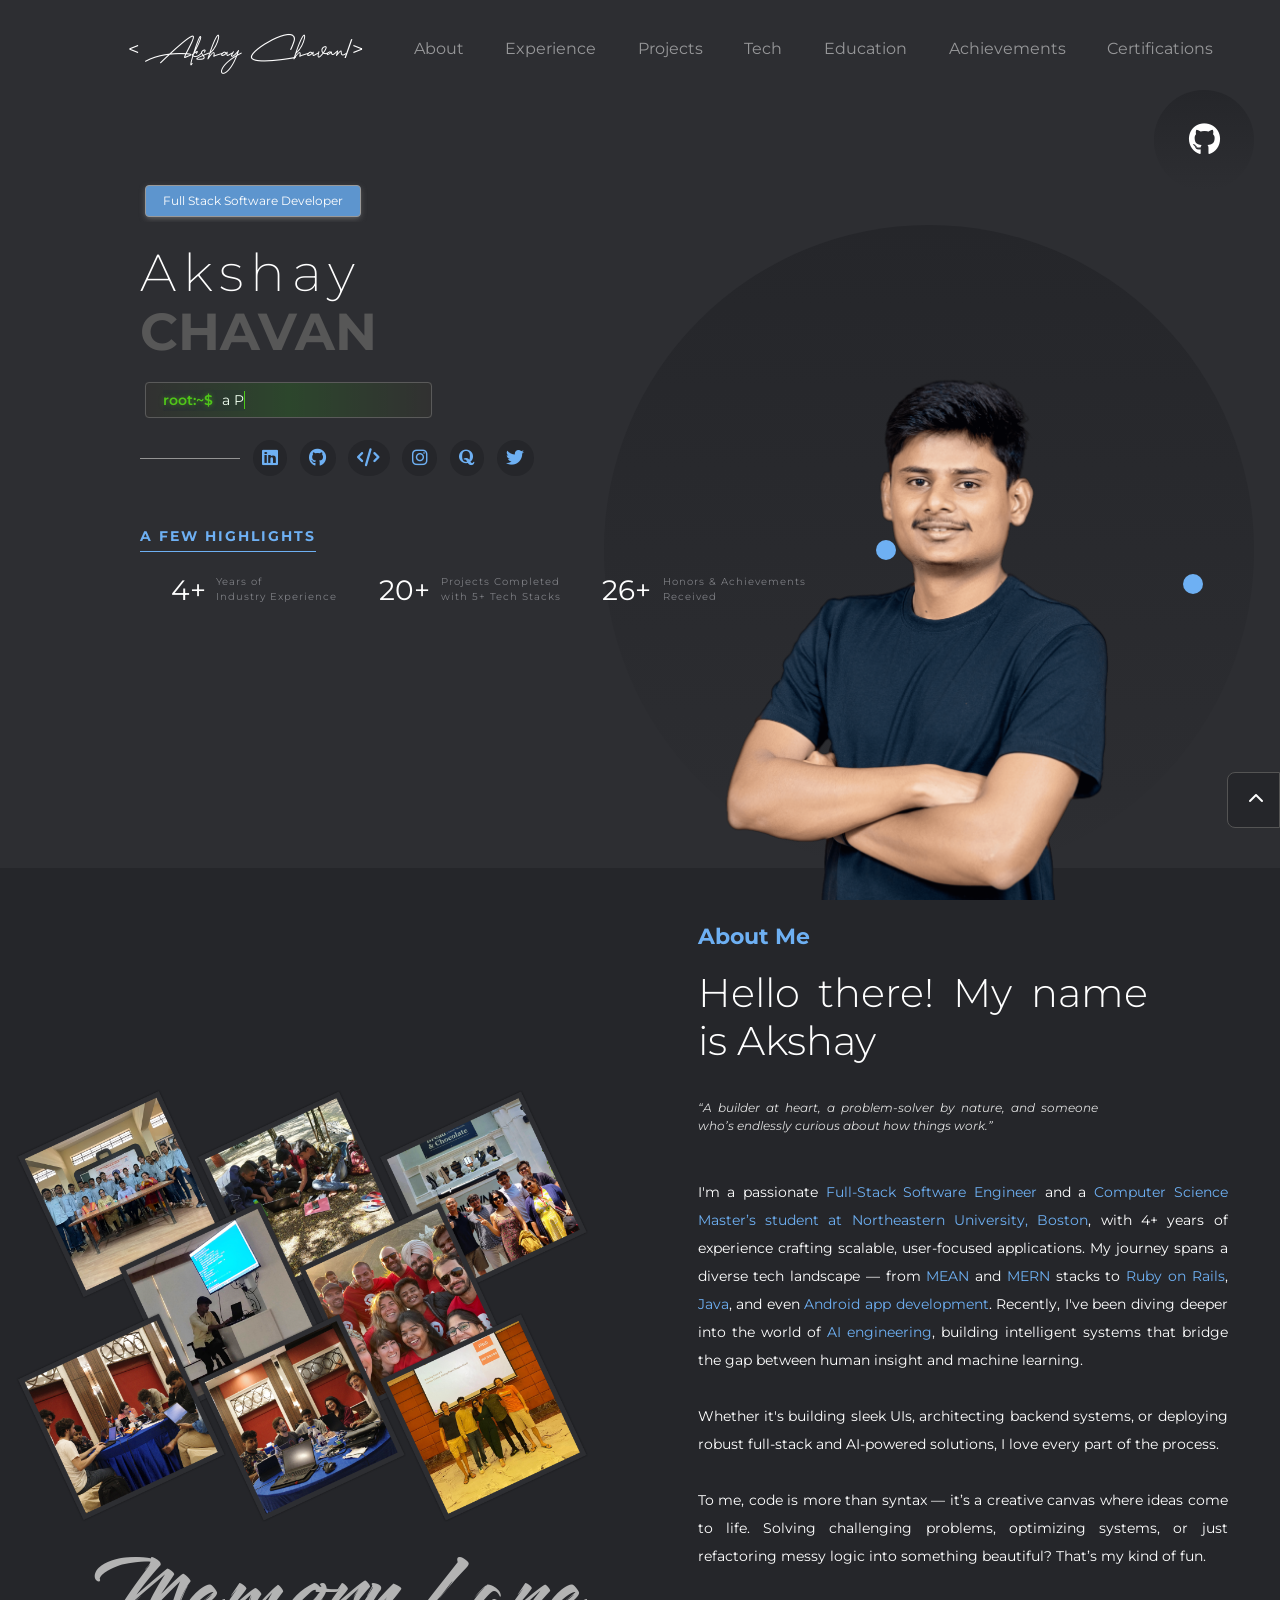
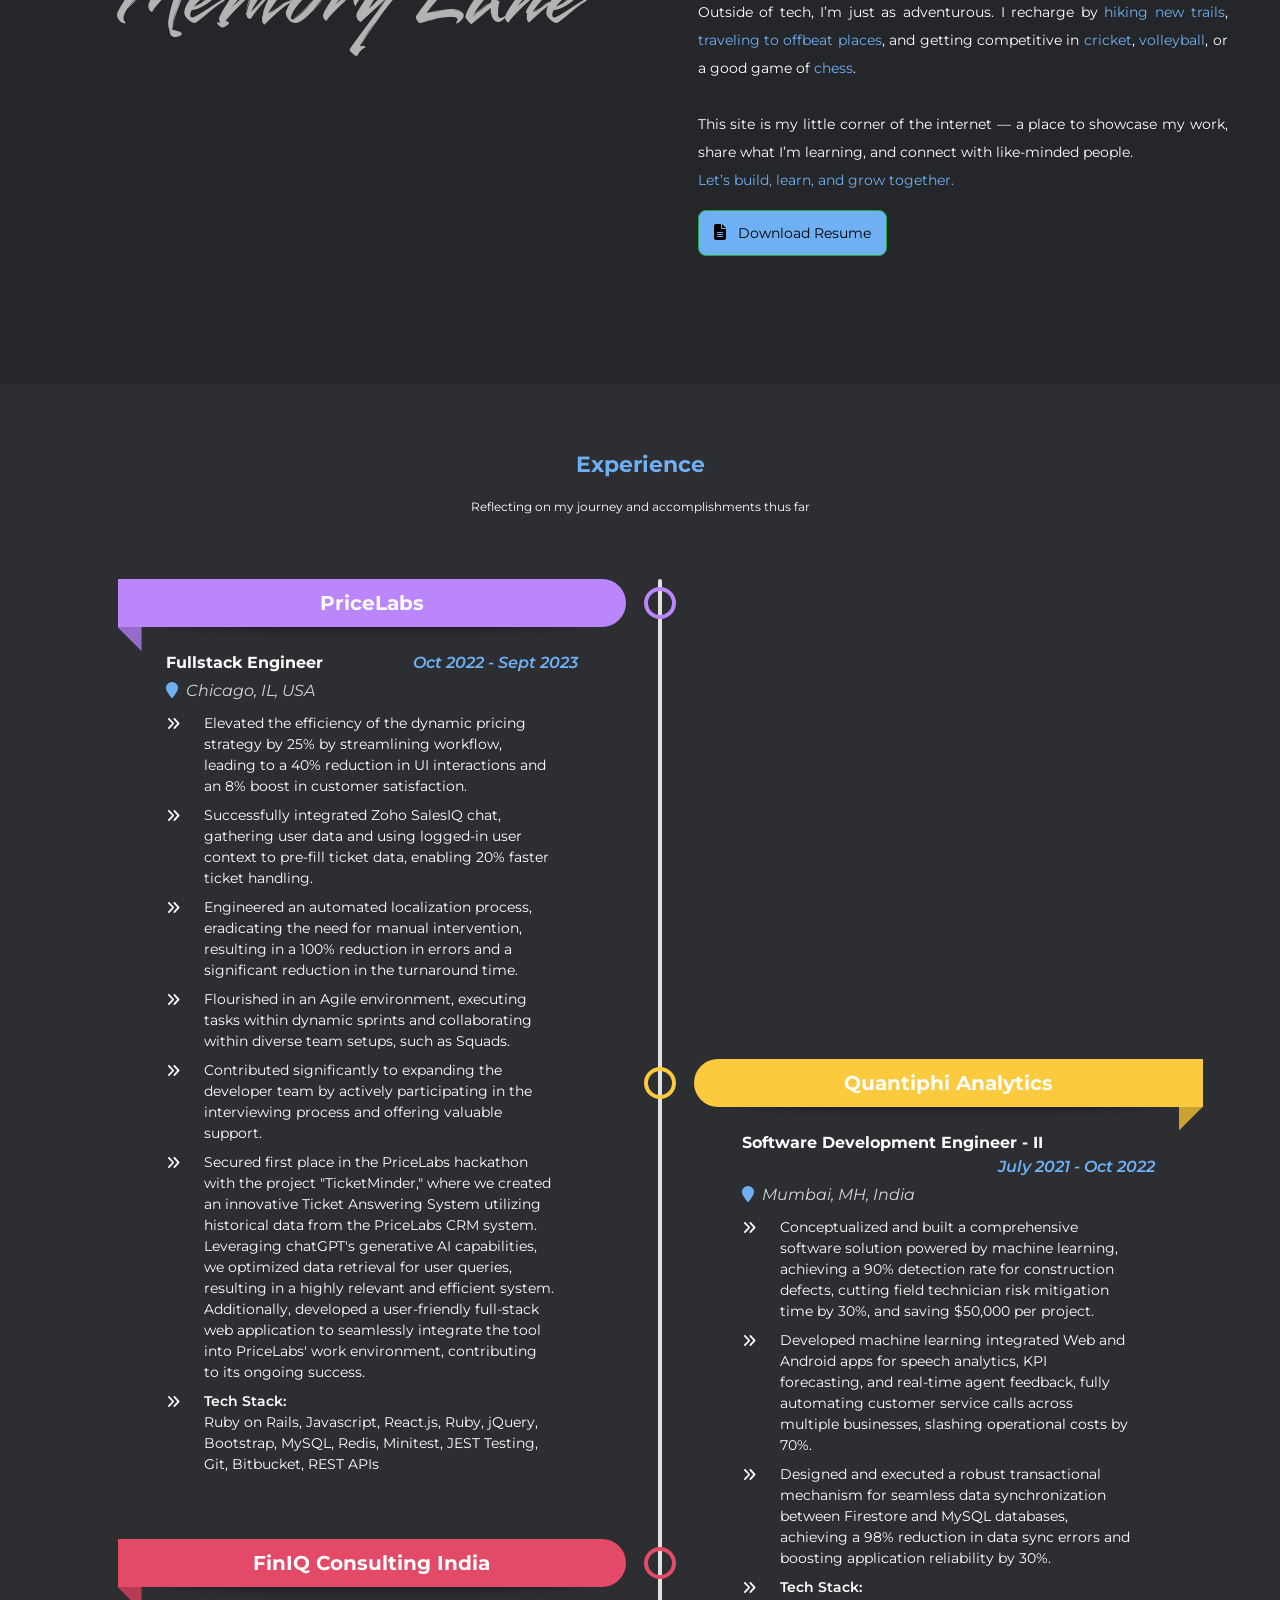
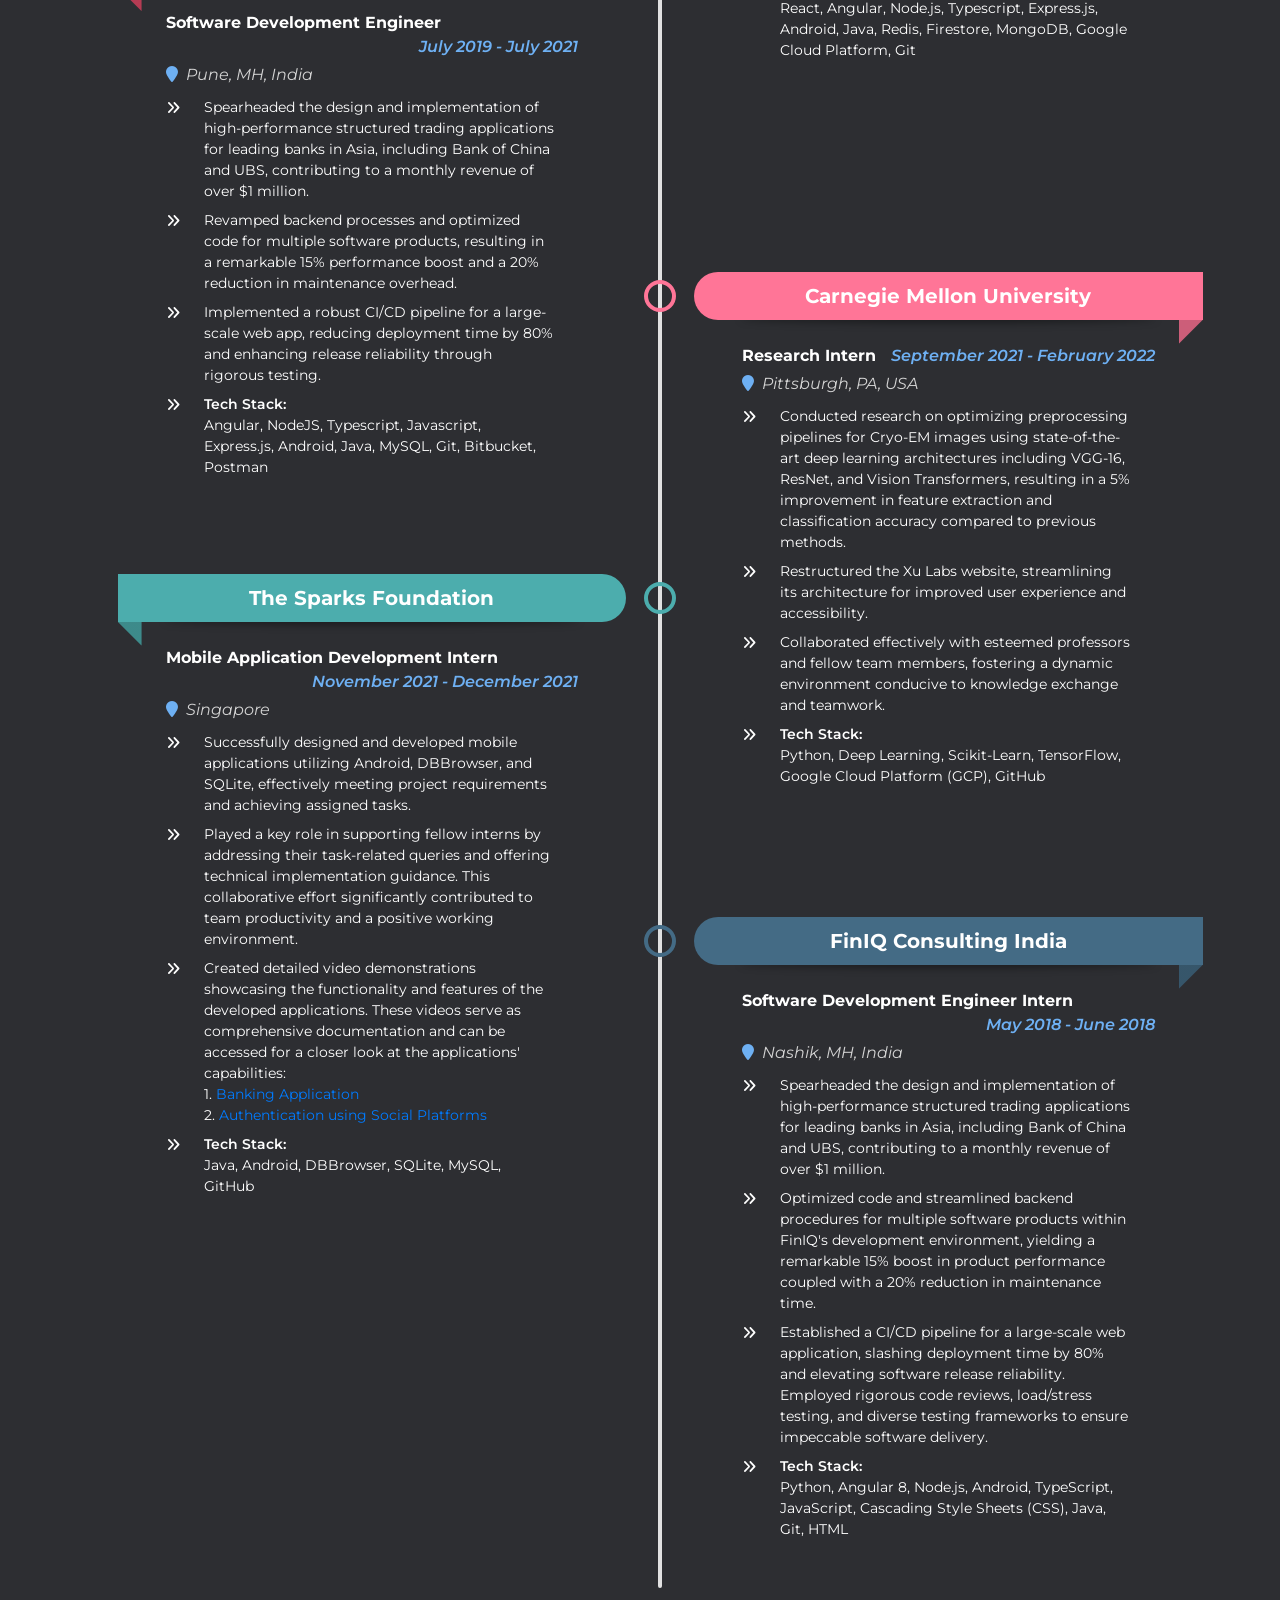
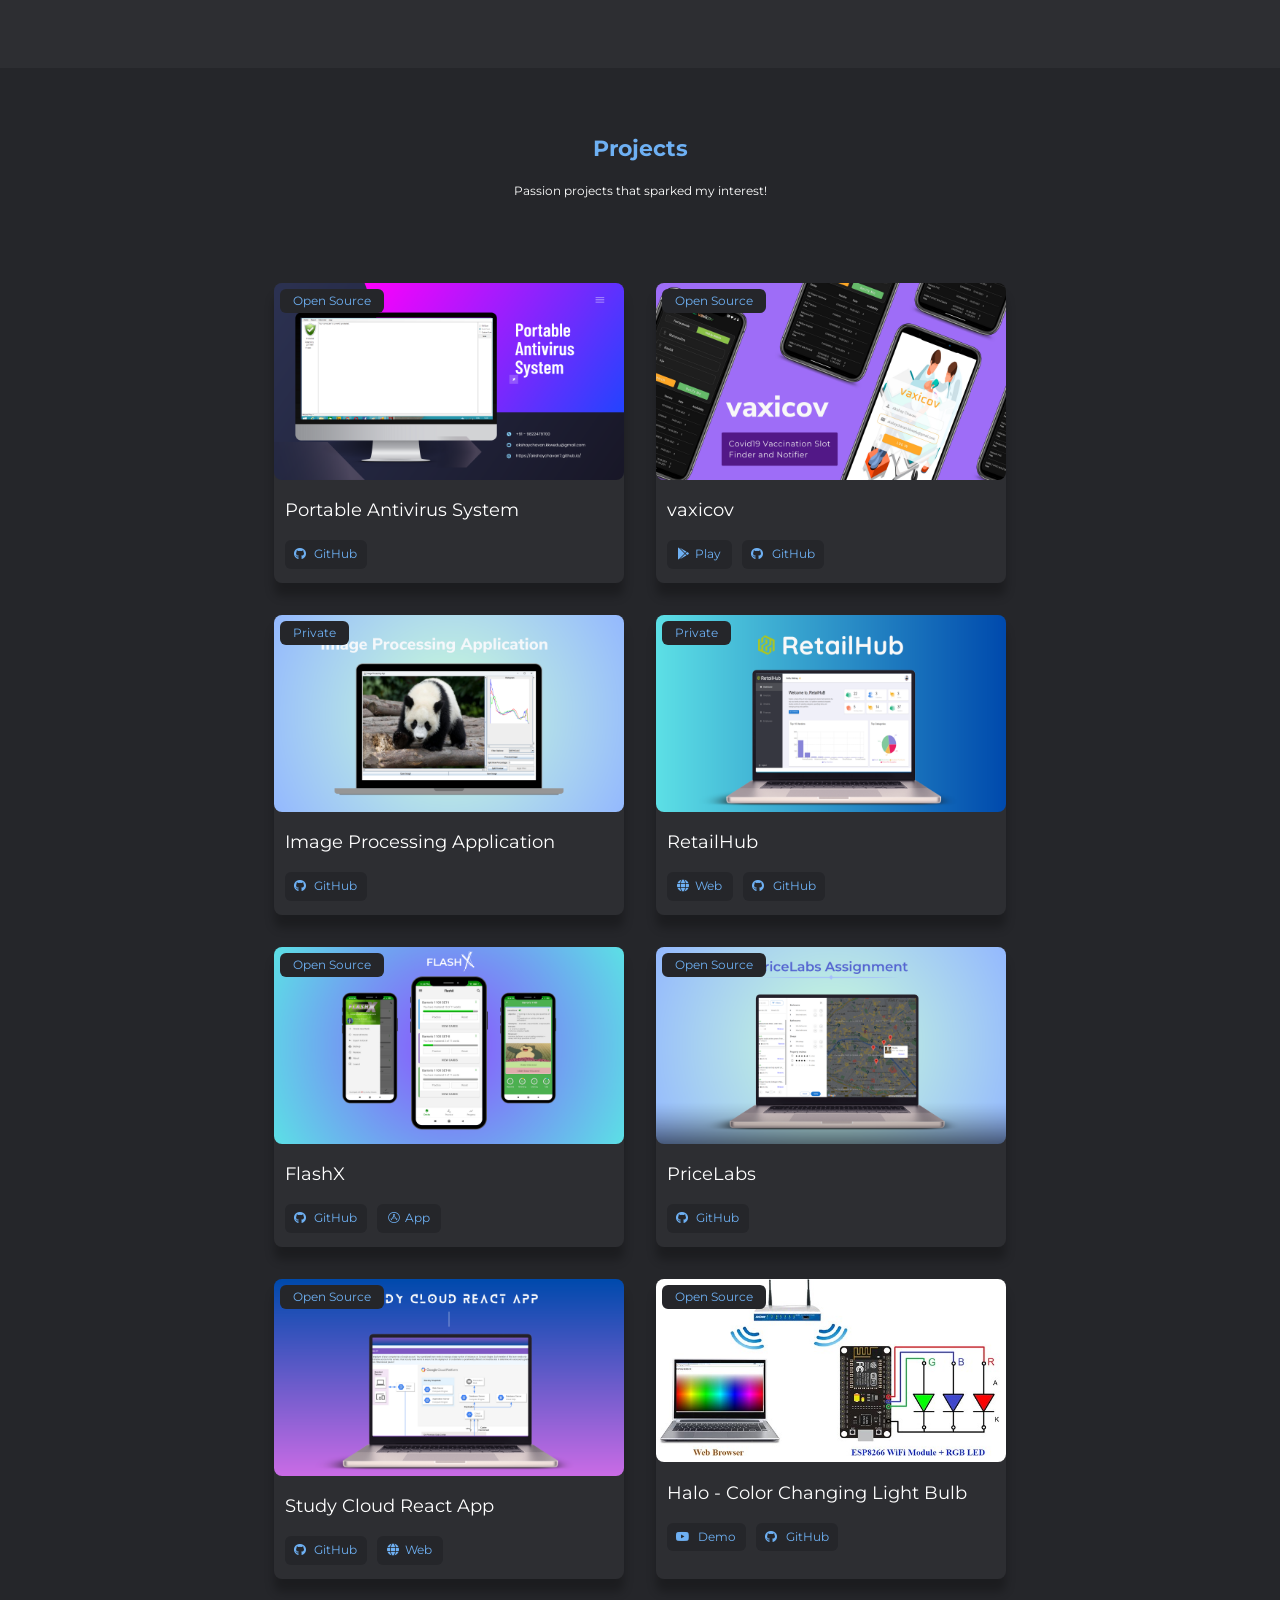
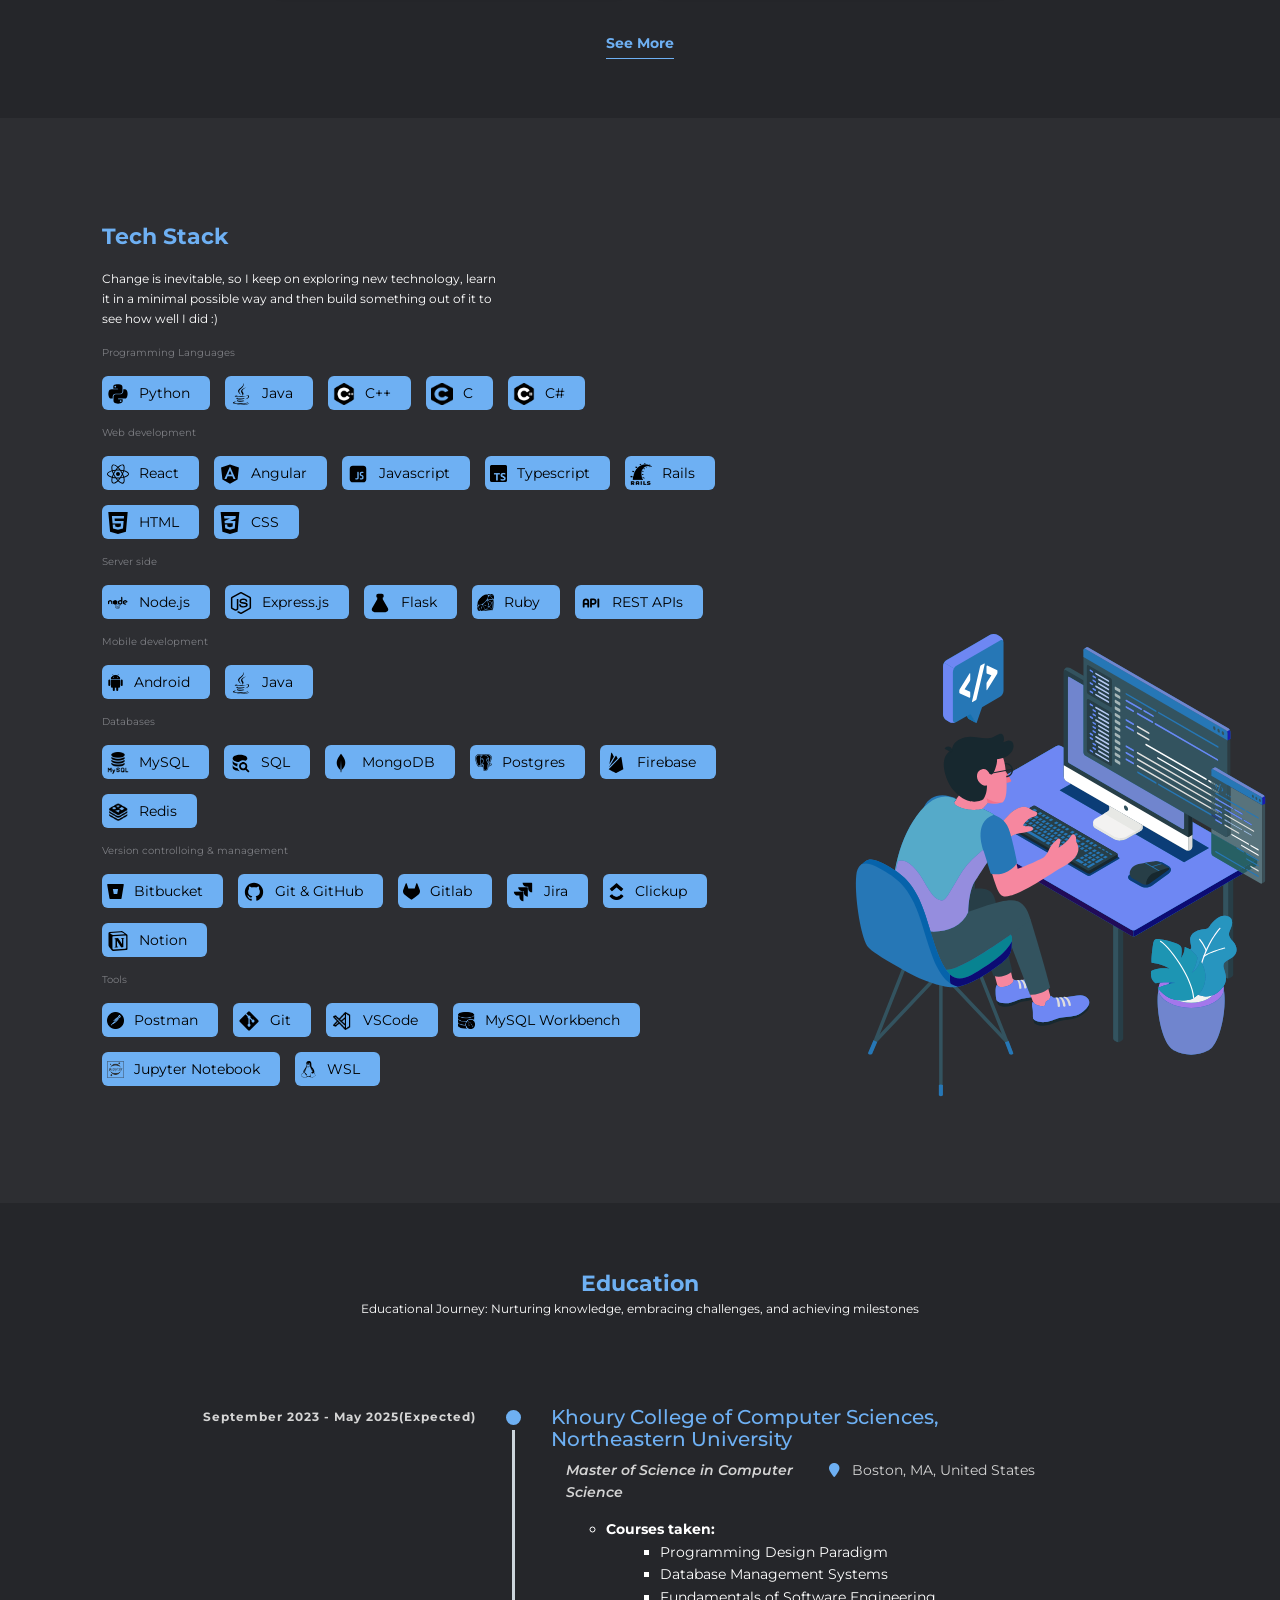
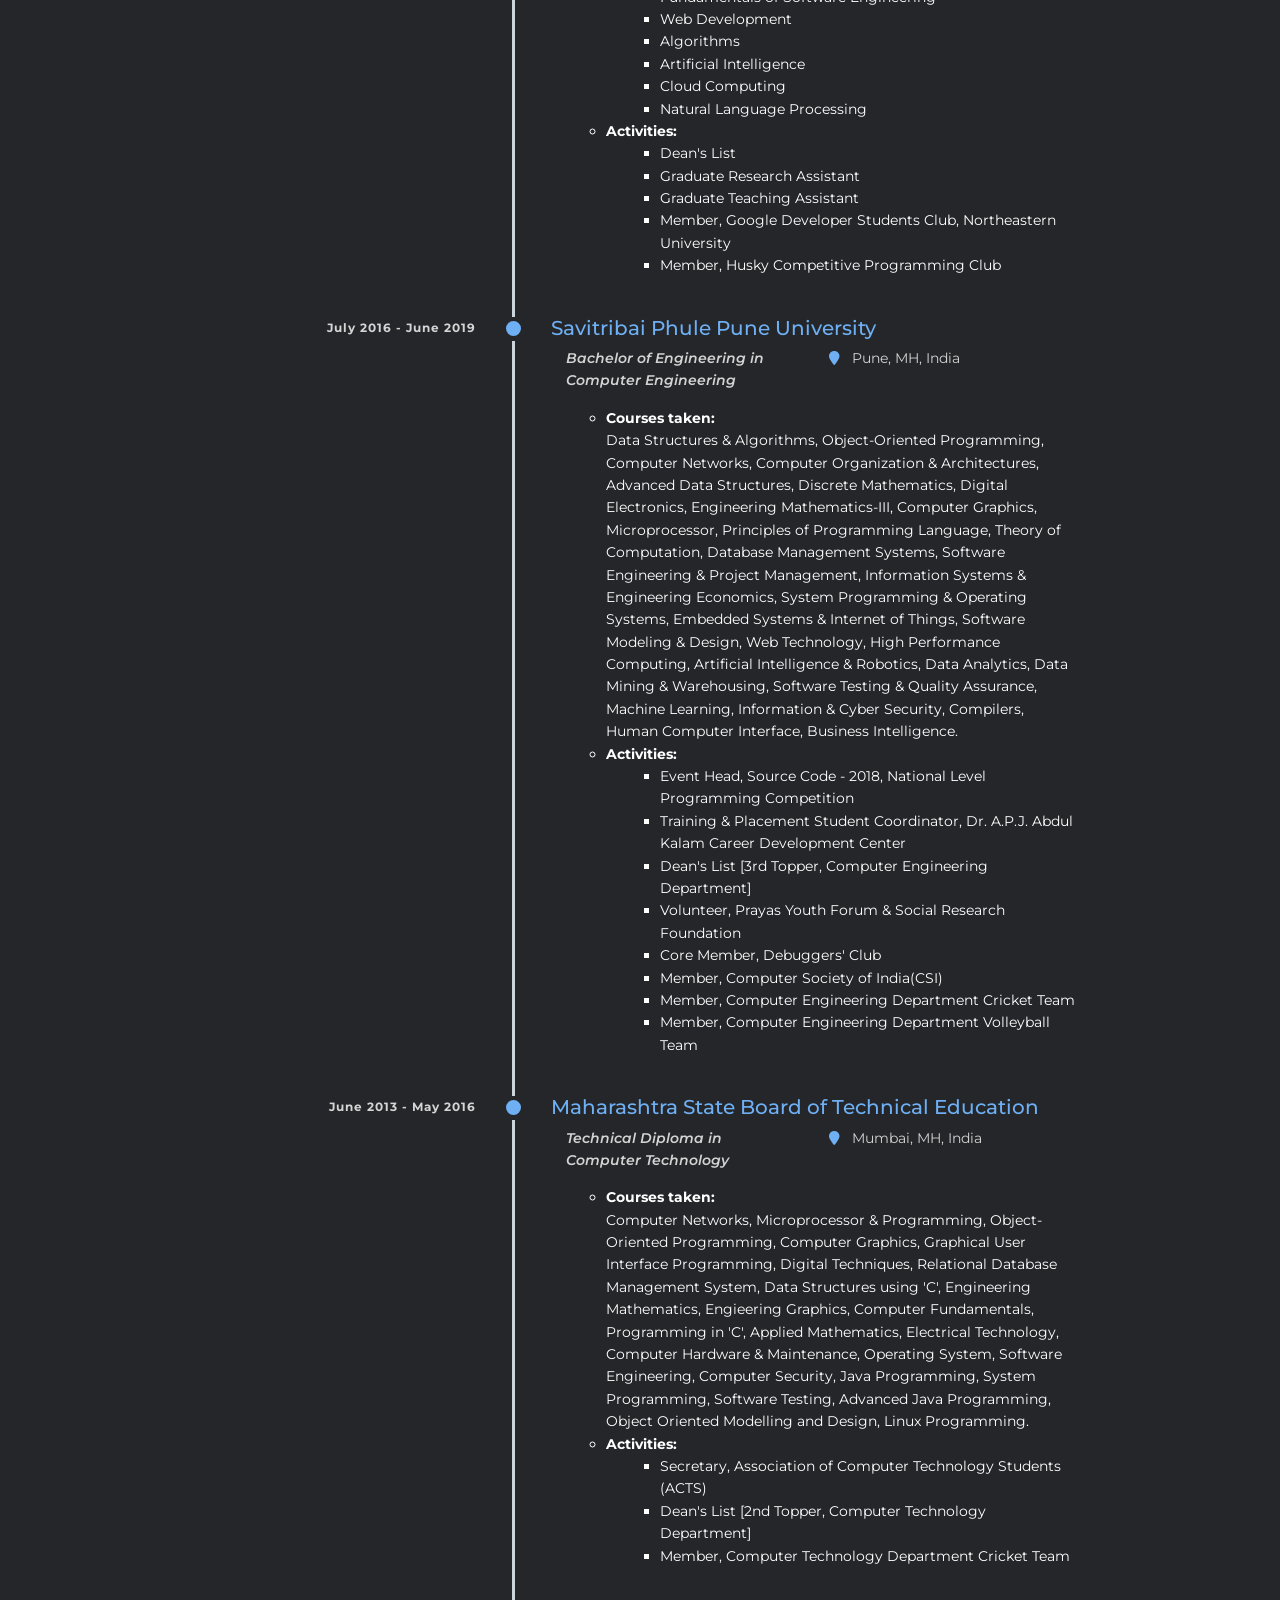
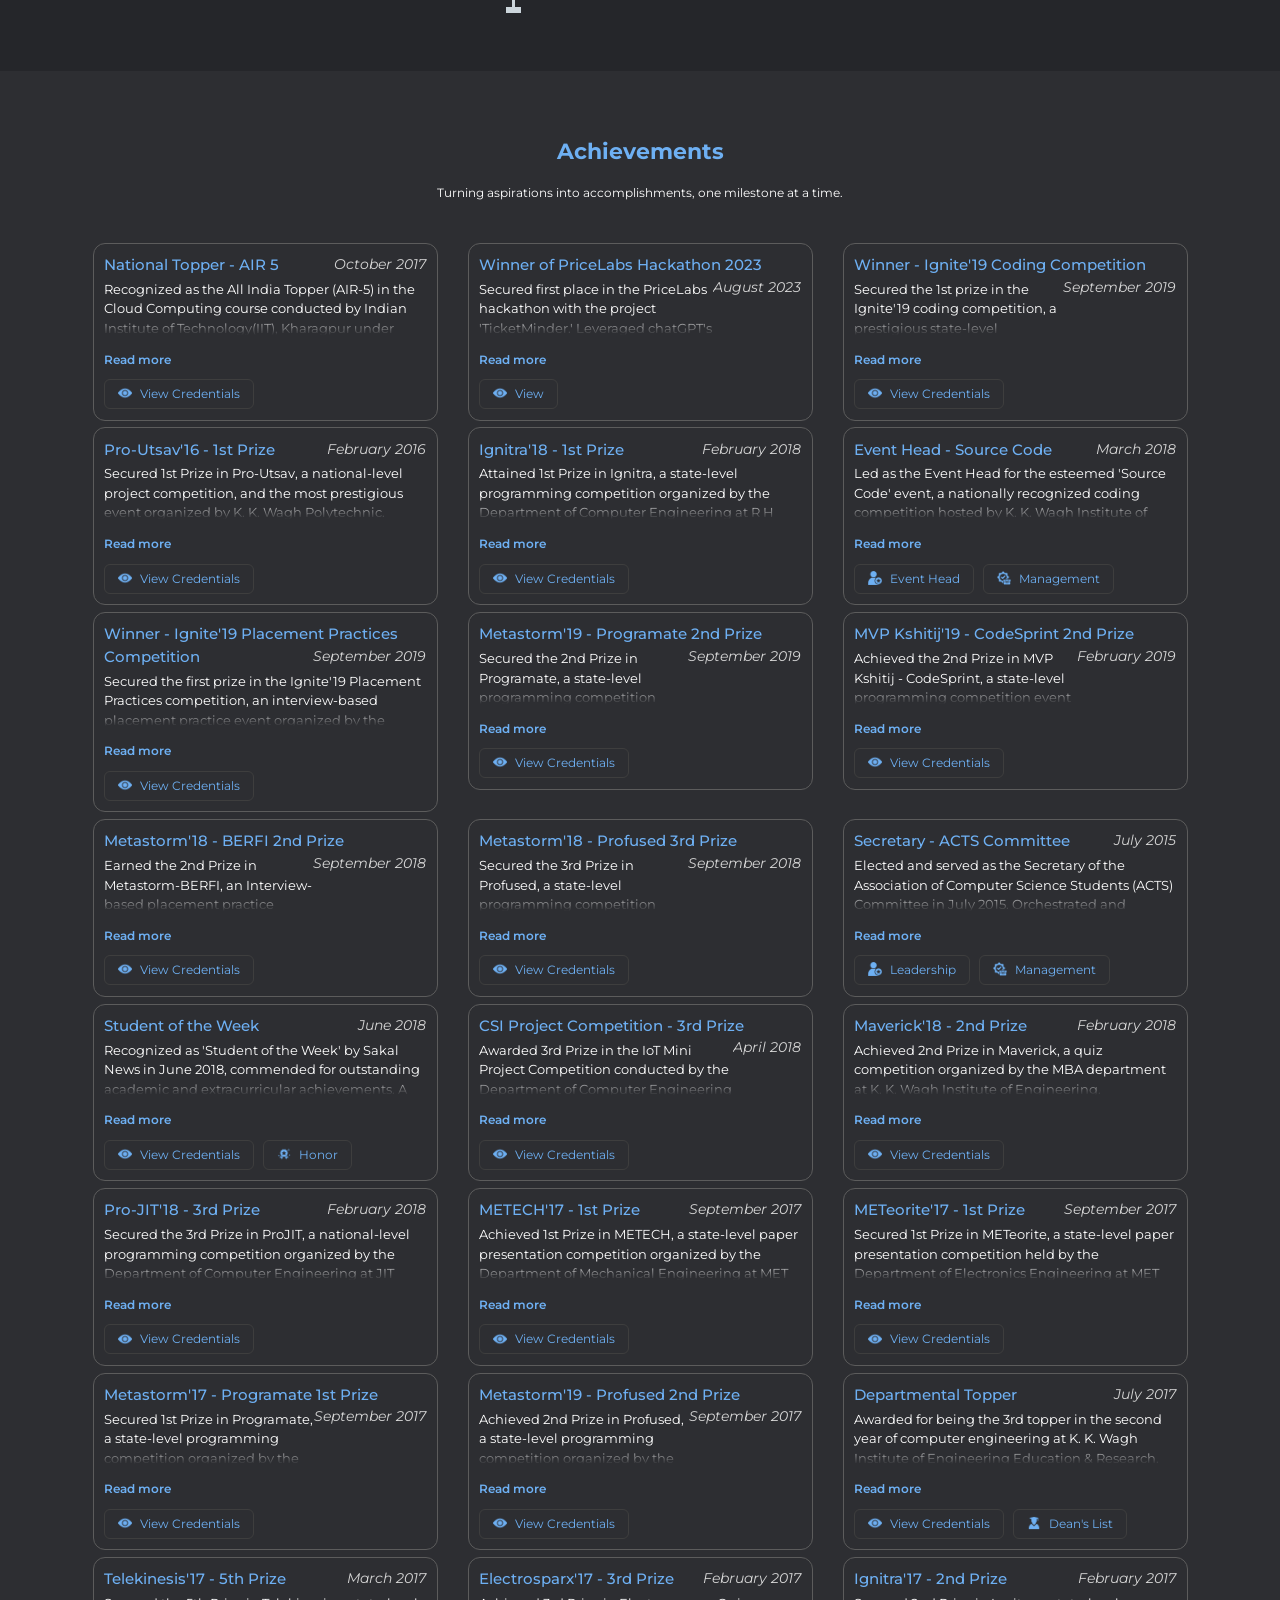
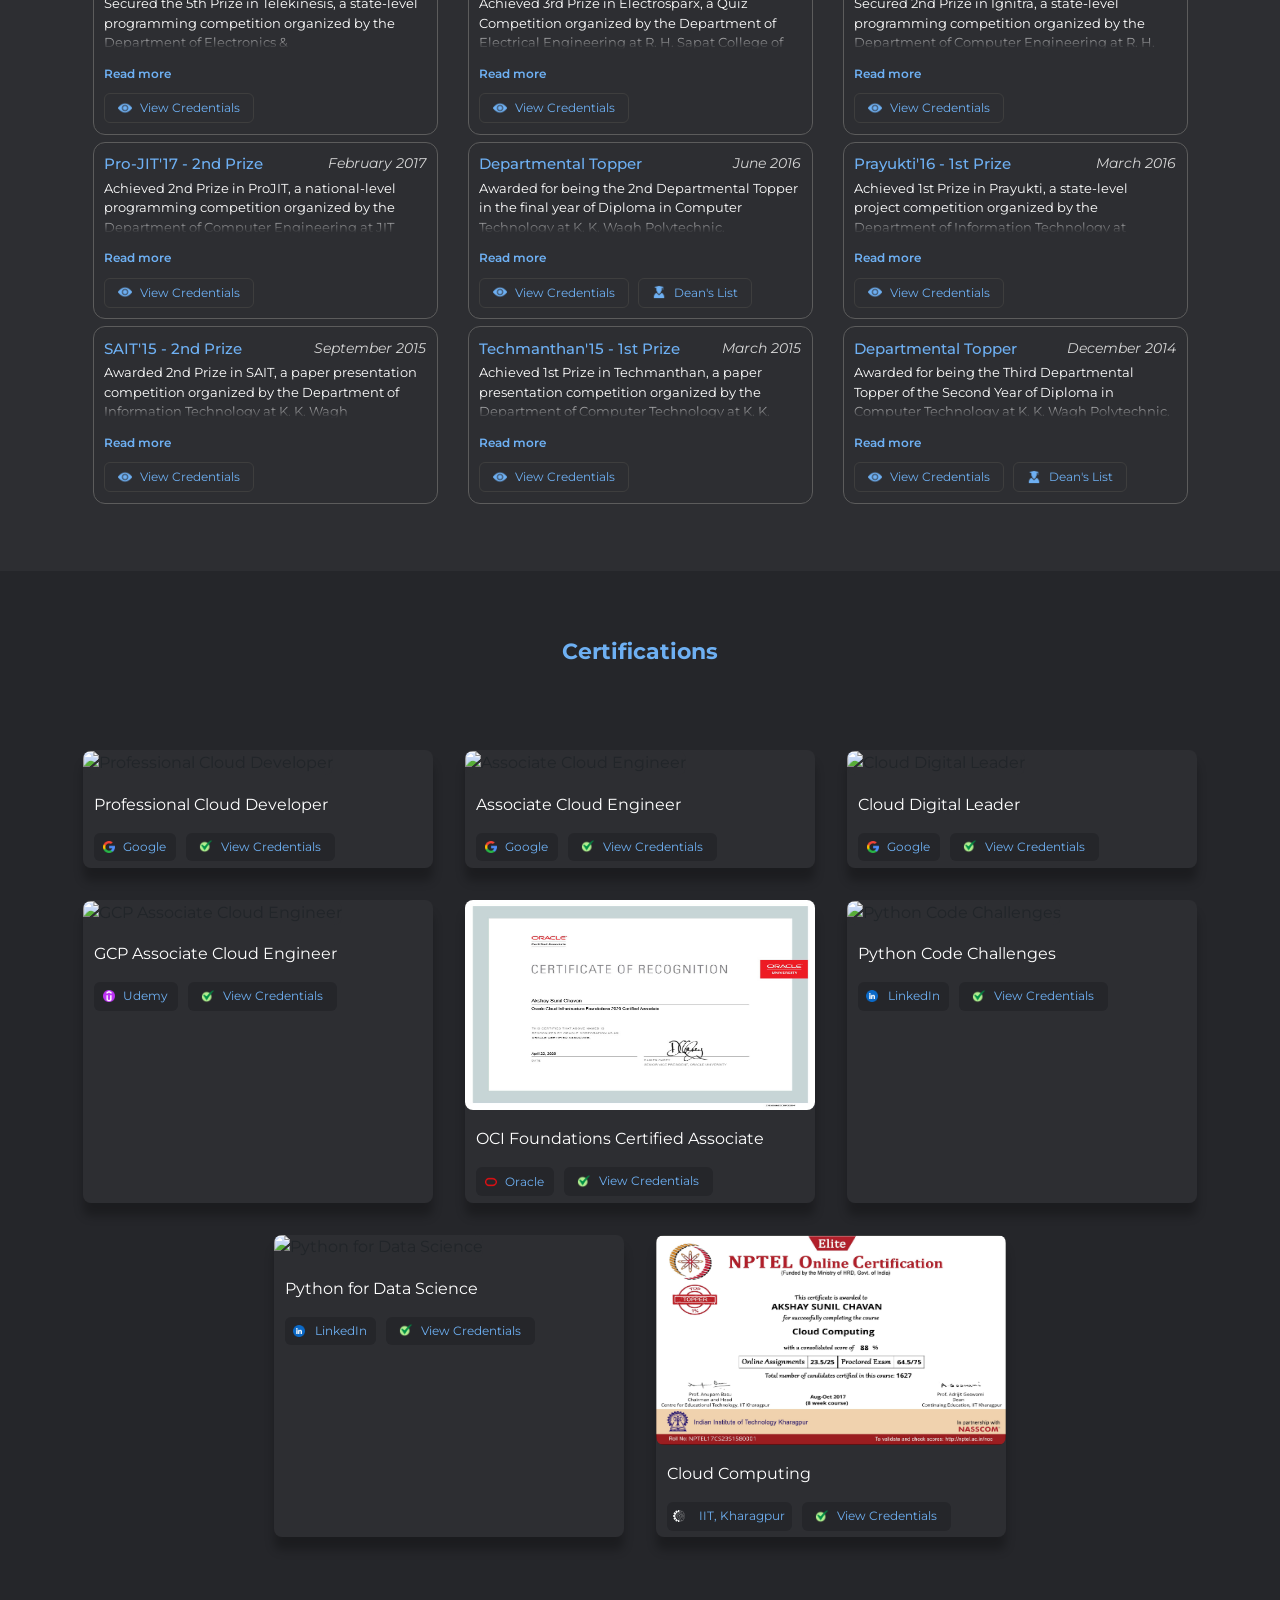
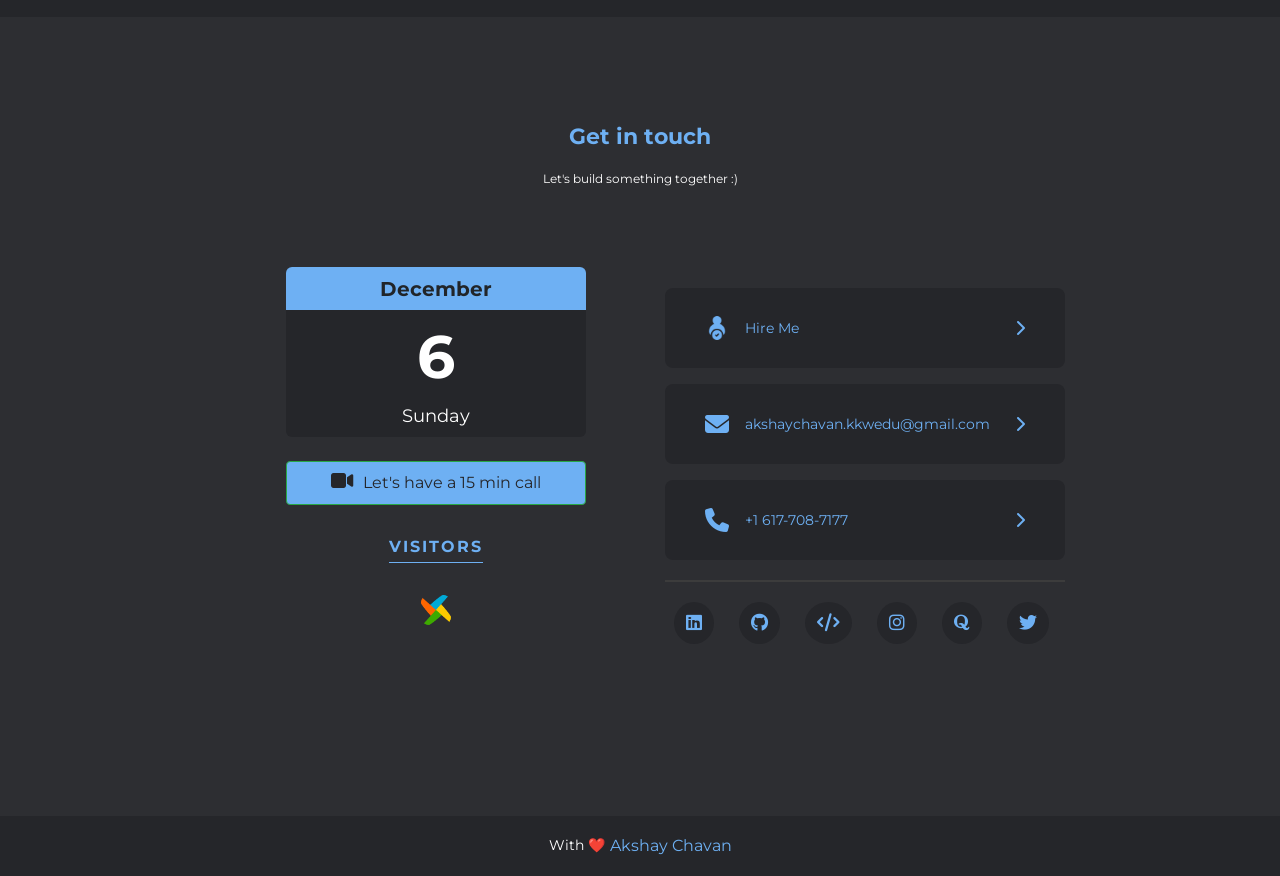
==== commit 85273b36: "Deploying to gh-pages from @ akshaychavan7/AkshayChavan7.github.io@5cbc3fa34388100e1bcb7560442b15f88" ====
--- a/index.html
+++ b/index.html
@@ -250,10 +250,7 @@
         <h1 id="about-me-heading">Hello there! My name is Akshay</h1>
 
         <p id="about-quote">
-          “Fueled by relentless curiosity and a belief in the power of
-          continuous learning, I am passionate about turning ideas into
-          well-crafted code, creating meaningful experiences that leave a
-          lasting impact.”
+          “A builder at heart, a problem-solver by nature, and someone who’s endlessly curious about how things work.”
         </p>
 
         <p id="about-me-text"></p>
@@ -446,20 +443,26 @@
                       <li>Programming Design Paradigm</li>
                       <li>Database Management Systems</li>
                       <li>
-                        Fundamentals of Software Engineering [In progress]
-                      </li>
-                      <li>Web Development [In progress]</li>
+                        Fundamentals of Software Engineering
+                      </li>
+                      <li>Web Development</li>
+                      <li>Algorithms</li>
+                      <li>Artificial Intelligence</li>
+                      <li>Cloud Computing</li>
+                      <li>Natural Language Processing</li>
                     </ul>
                   </li>
                   <li>
                     <strong>Activities:</strong>
                     <ul class="education-description-sublist">
                       <li>Dean's List</li>
+                      <li>Graduate Research Assistant</li>
+                      <li>Graduate Teaching Assistant</li>
                       <li>
                         Member, Google Developer Students Club, Northeastern
                         University
                       </li>
-                      <li>Member, Global Student Mentor Program</li>
+                      <li>Member, Husky Competitive Programming Club</li>
                     </ul>
                   </li>
                 </ul>
--- a/index.css
+++ b/index.css
@@ -48,9 +48,10 @@
   padding-left: 20px;
   border-top-left-radius: 8px;
   border-bottom-left-radius: 8px;
-  animation: pulse2 2s infinite;
+  /* animation: pulse2 2s infinite; */
   cursor: pointer;
   z-index: 1;
+  border: 1px solid #545454;
 }
 
 .show {
--- a/css/banner.css
+++ b/css/banner.css
@@ -33,6 +33,24 @@
     font-size: 14px;
     align-items: center;
     display: flex;
+    position: relative;
+    overflow: hidden;
+}
+
+.type-text-container::before {
+    content: '';
+    position: absolute;
+    top: 0;
+    left: 0;
+    width: 100%;
+    height: 100%;
+    background: linear-gradient(90deg, transparent, rgba(0, 255, 0, 0.1), transparent);
+    animation: terminal-glow 2s linear infinite;
+}
+
+@keyframes terminal-glow {
+    0% { transform: translateX(-100%); }
+    100% { transform: translateX(100%); }
 }
 
 .tag-title {
@@ -46,11 +64,18 @@
 .terminal-prefix-text {
     color: #52c41a;
     font-weight: 600;
+    text-shadow: 0 0 5px rgba(82, 196, 26, 0.5);
 }
 
 .txt-type>.txt {
     color: white;
-    border-right: 0.1rem solid white;
+    border-right: 0.1rem solid #52c41a;
+    animation: blink 1s step-end infinite;
+}
+
+@keyframes blink {
+    from, to { border-color: transparent }
+    50% { border-color: #52c41a; }
 }
 
 .name {
--- a/css/about.css
+++ b/css/about.css
@@ -71,6 +71,7 @@
   padding-right: 15px;
   background-color: var(--color-primary);
   transition: 0.5s;
+  animation: pulse2 2s infinite;
 }
 
 #download-btn:hover {
--- a/css/exp.css
+++ b/css/exp.css
@@ -40,6 +40,10 @@
   font-weight: 600;
   color: var(--color-primary);
   font-style: italic;
+}
+
+#exp-point {
+ color: white;
 }
 
 #experience > ul {
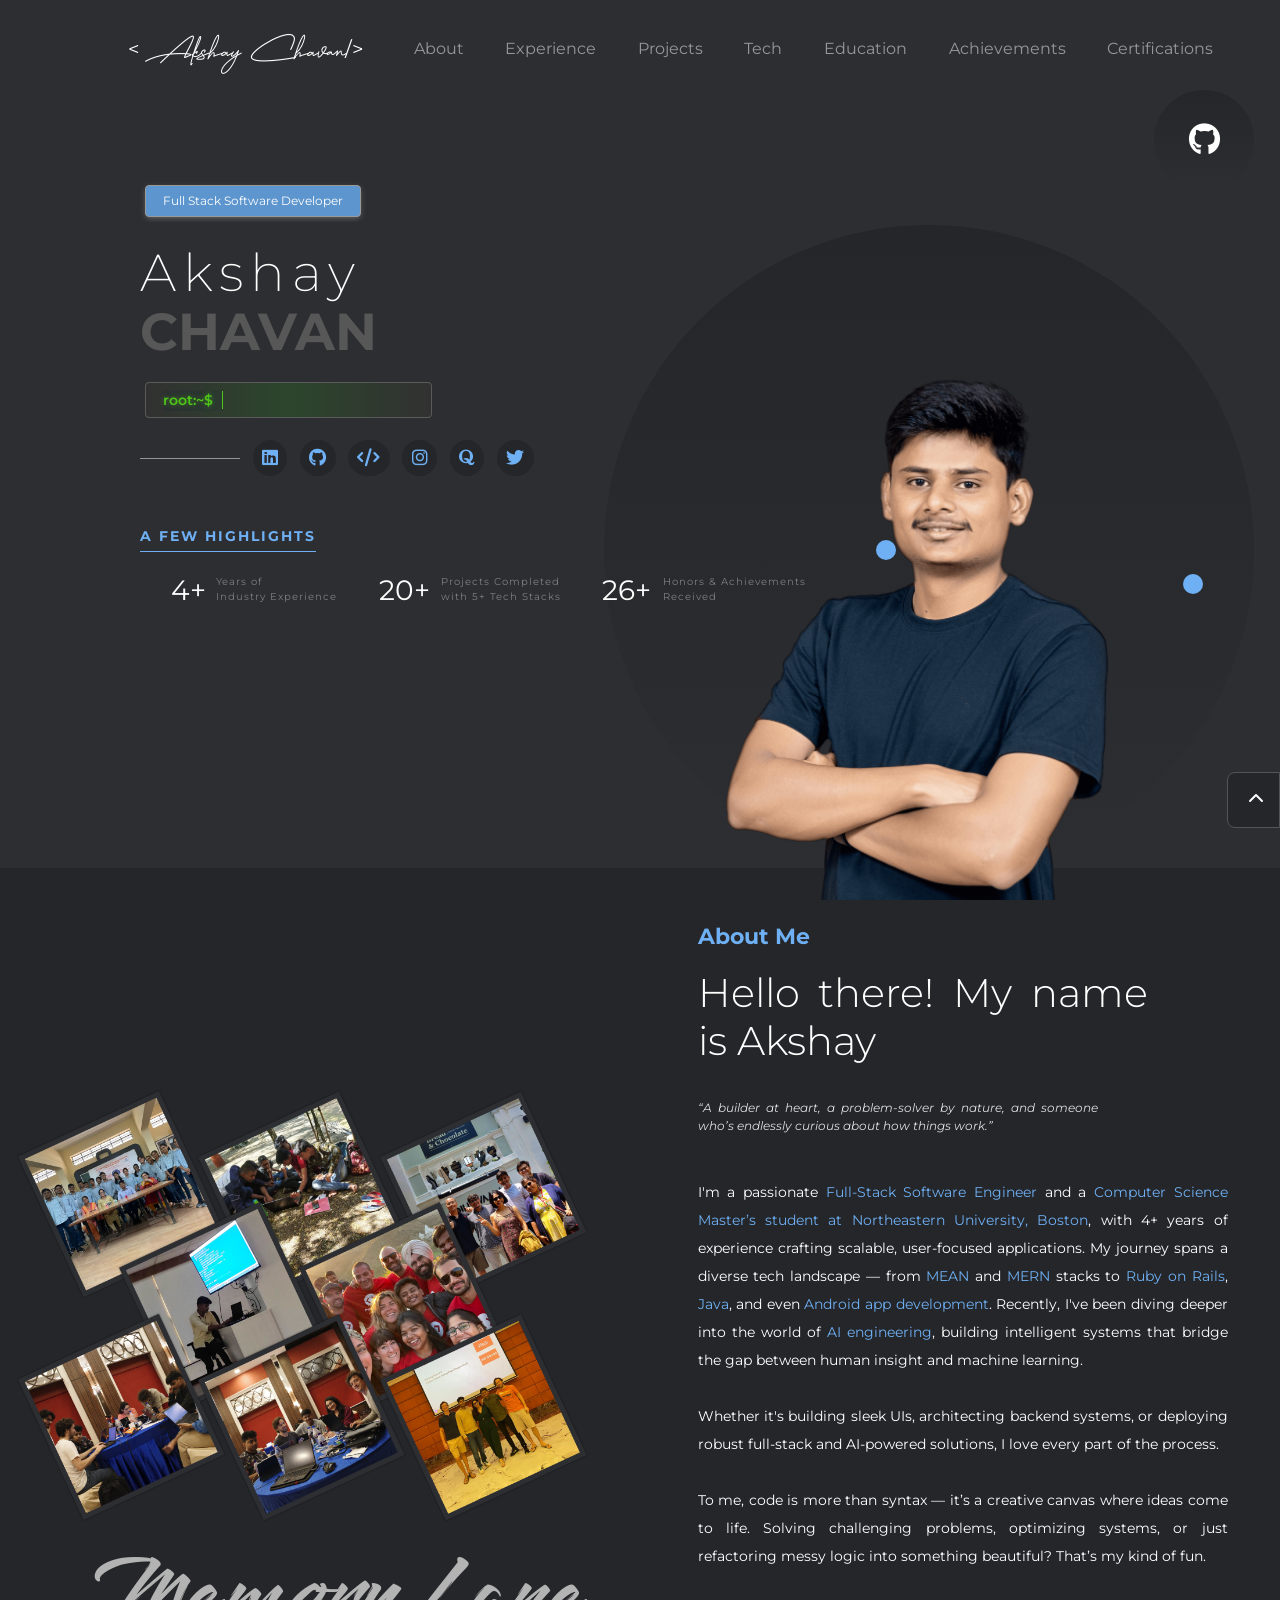
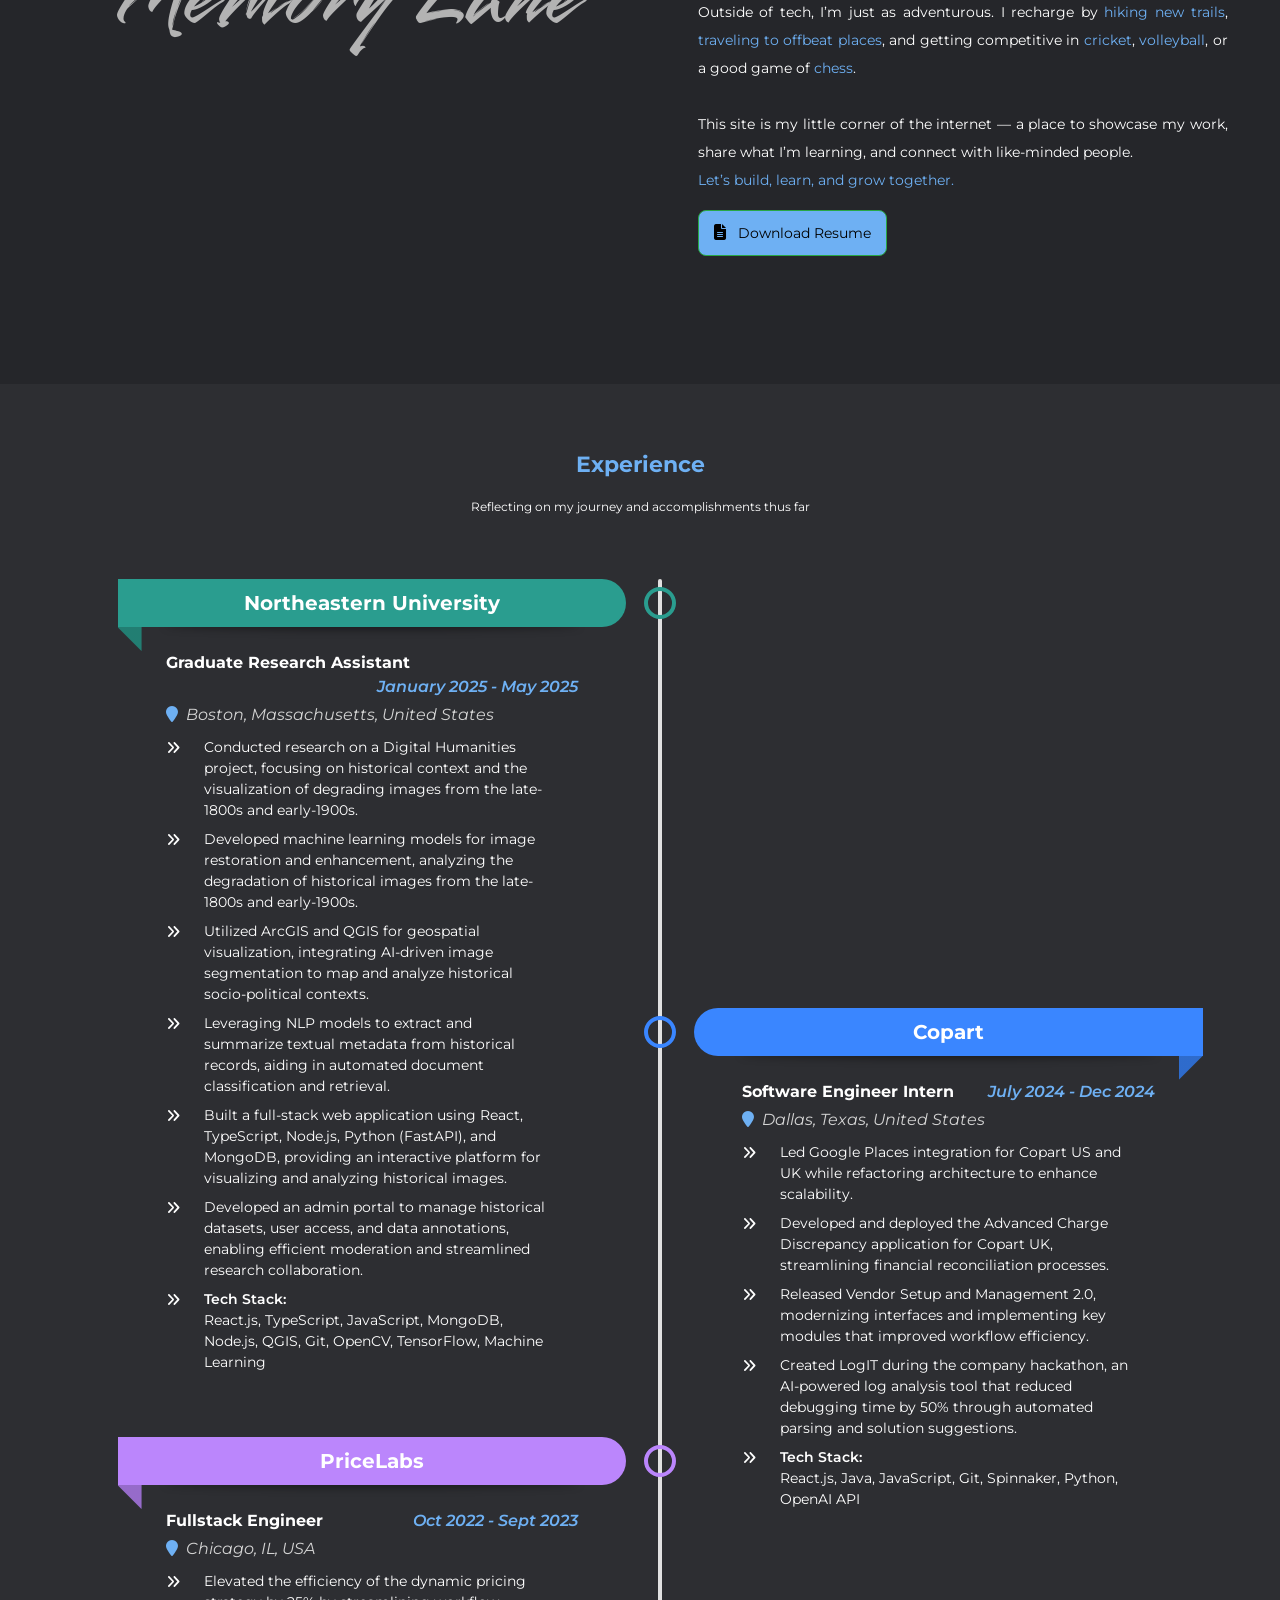
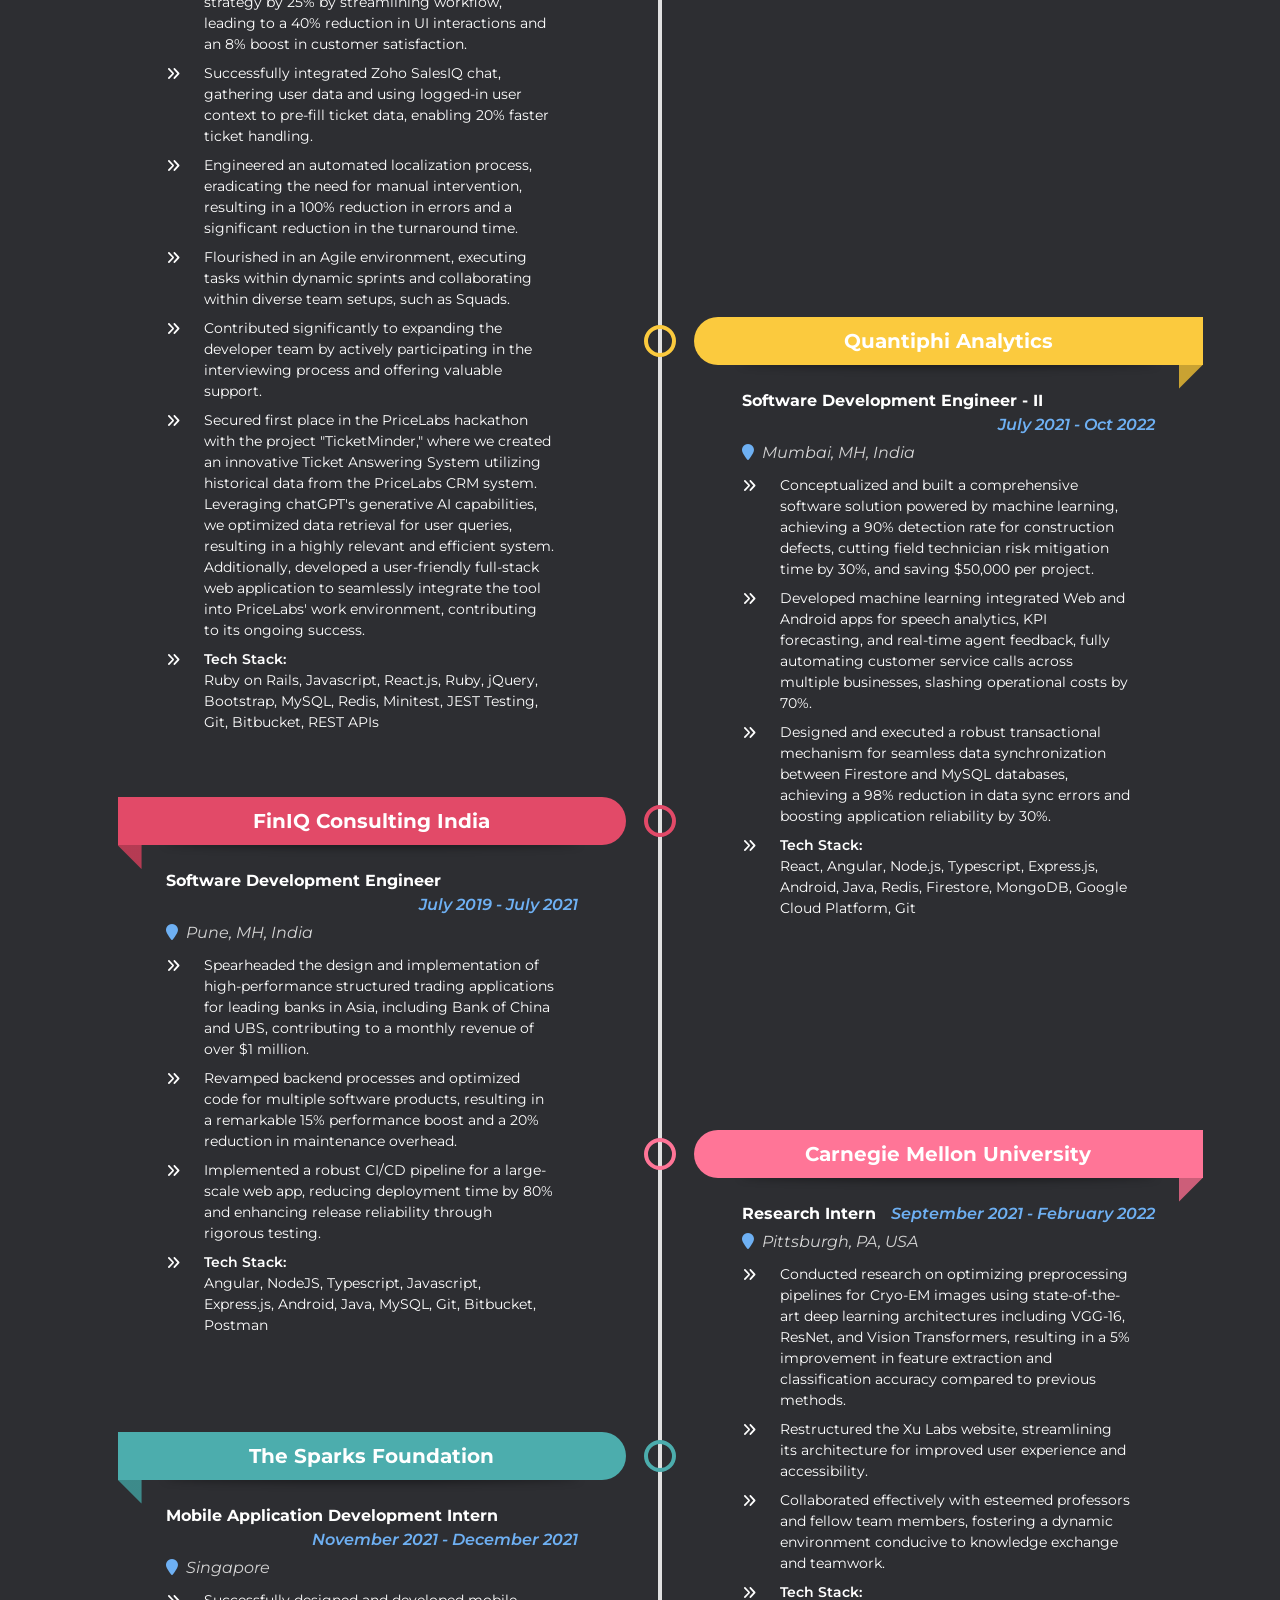
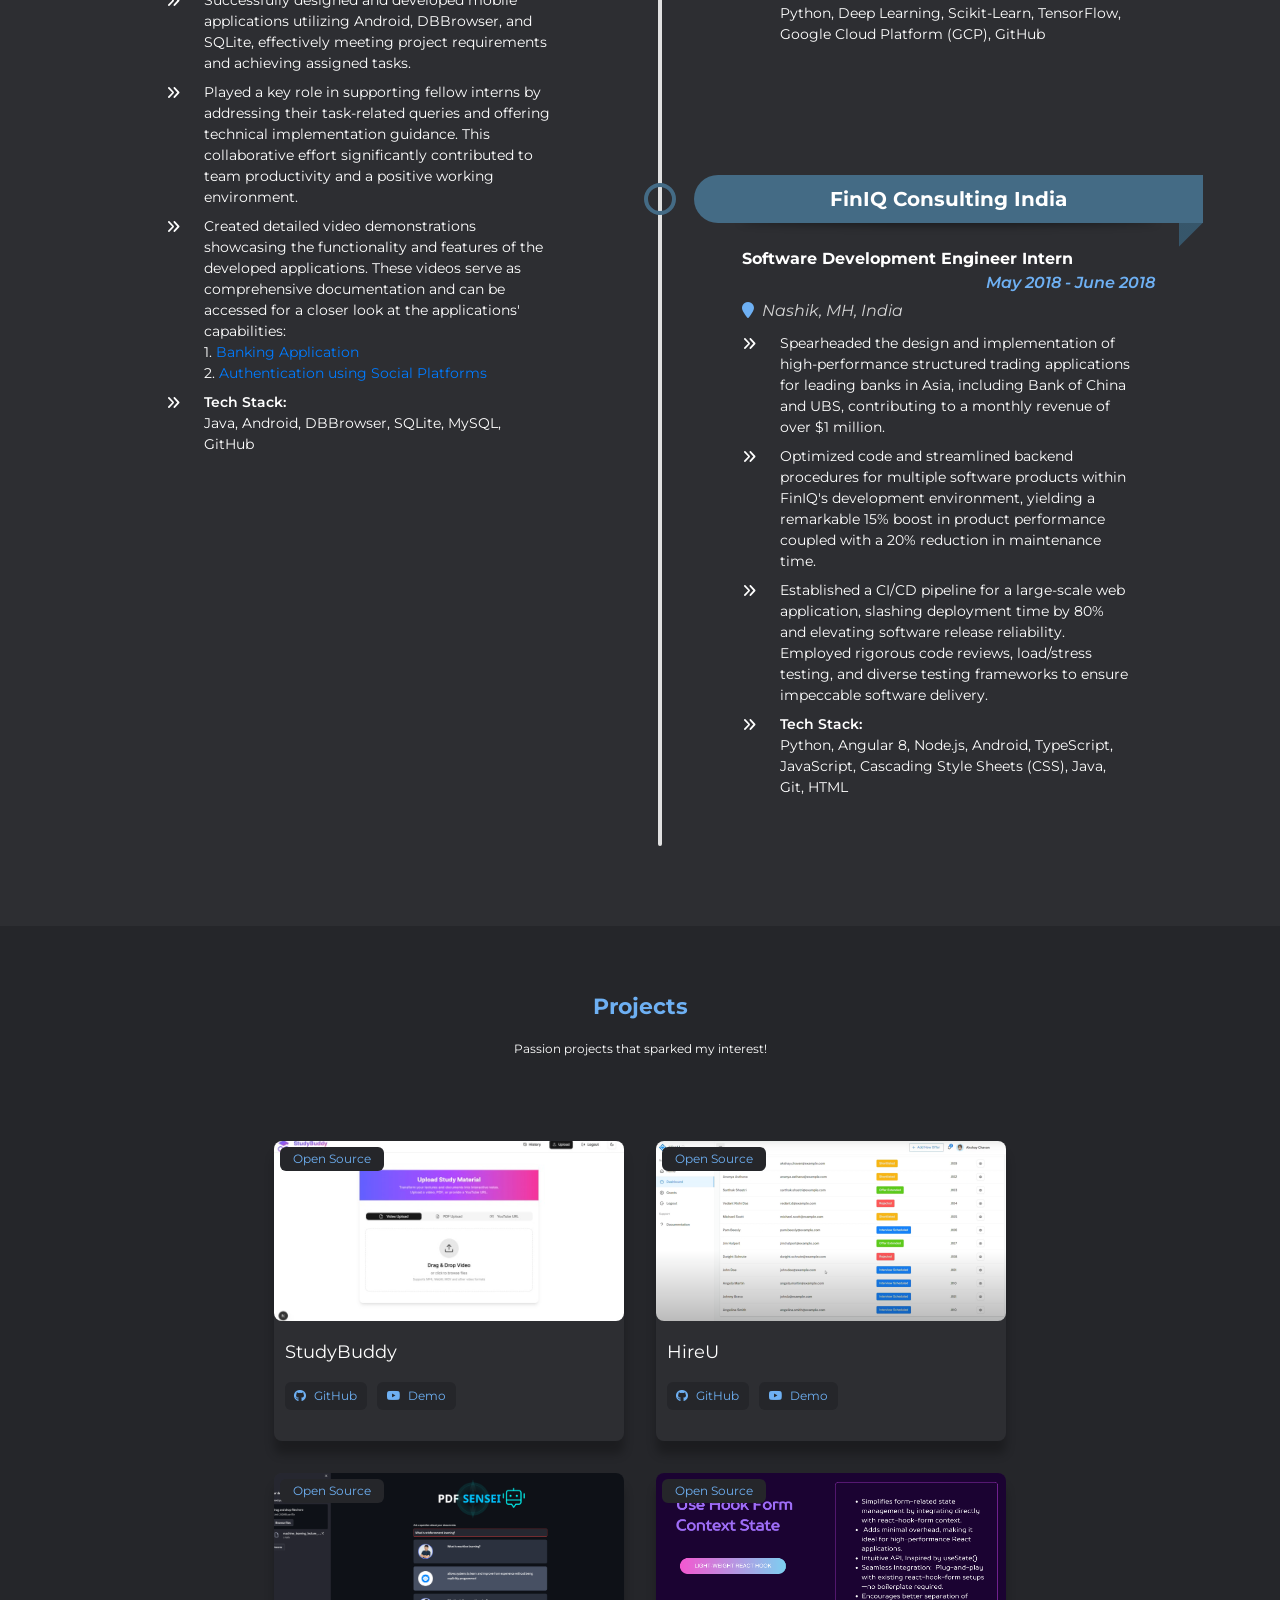
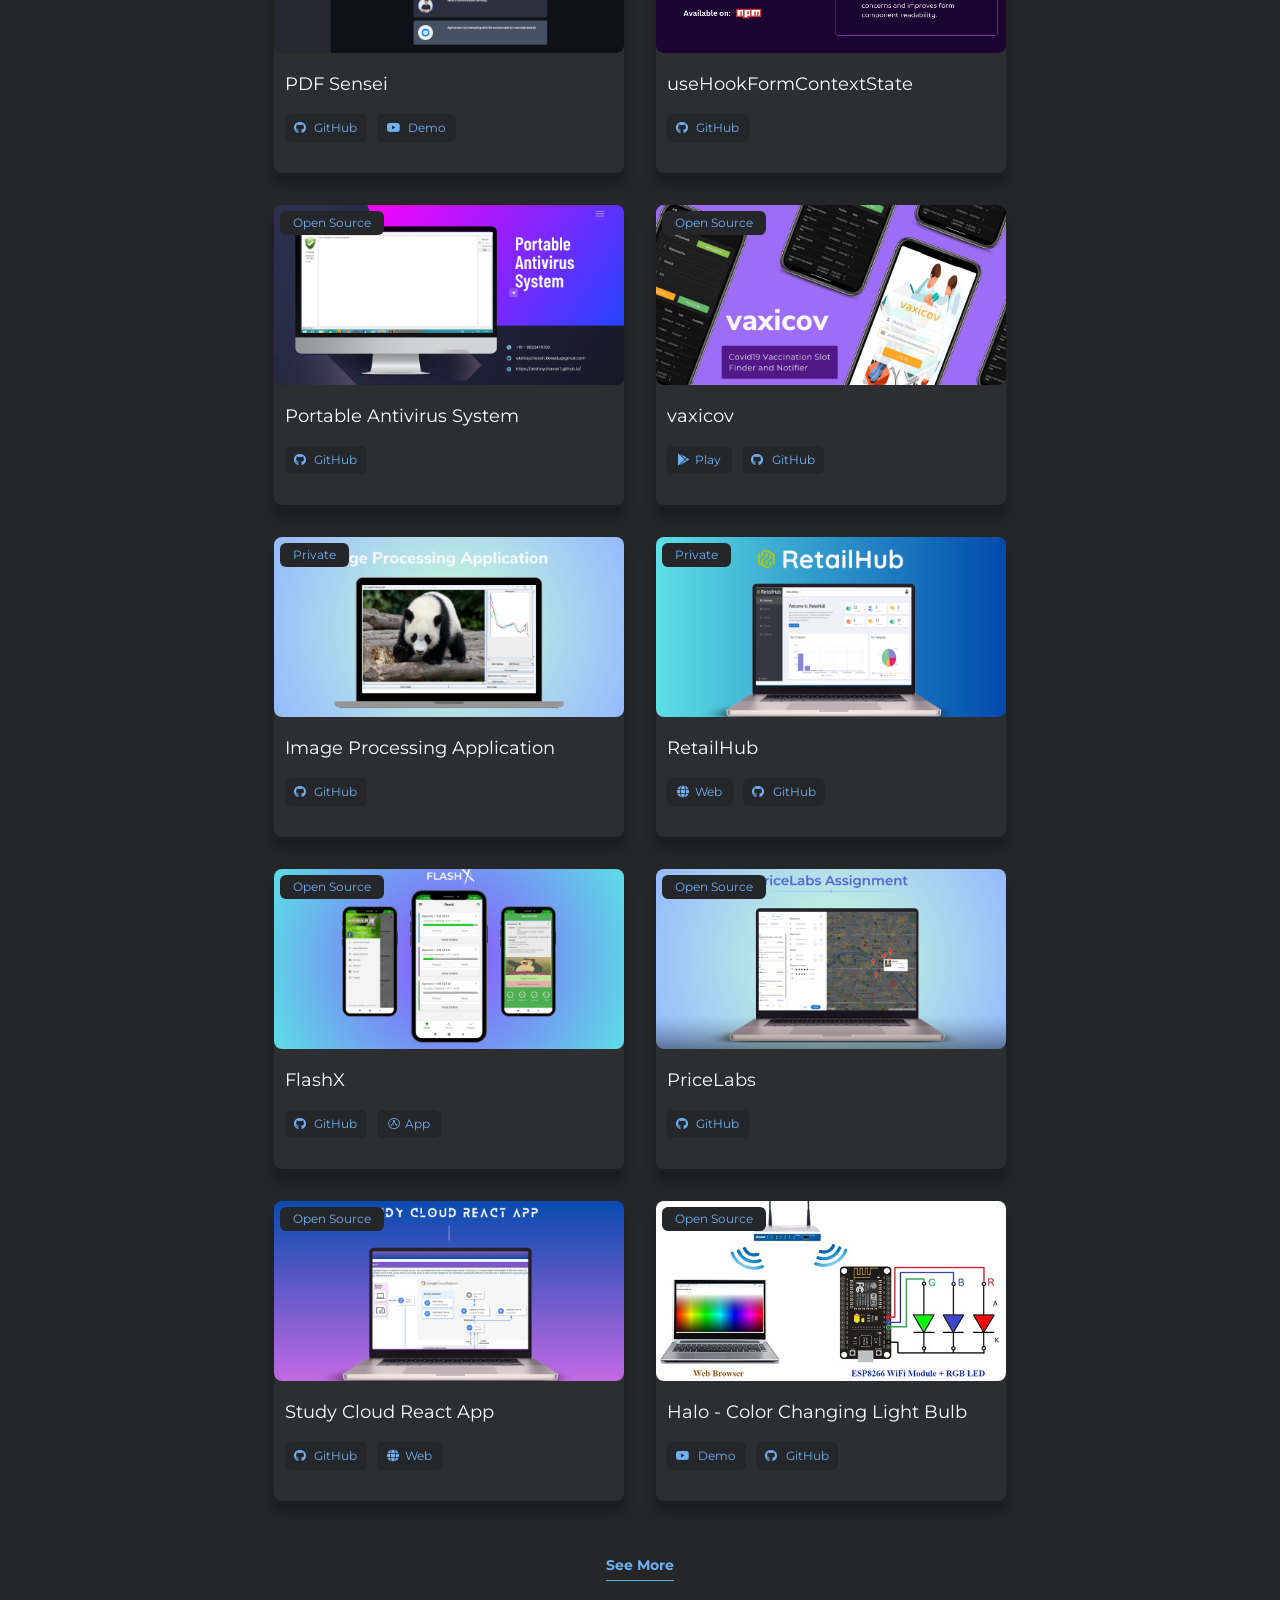
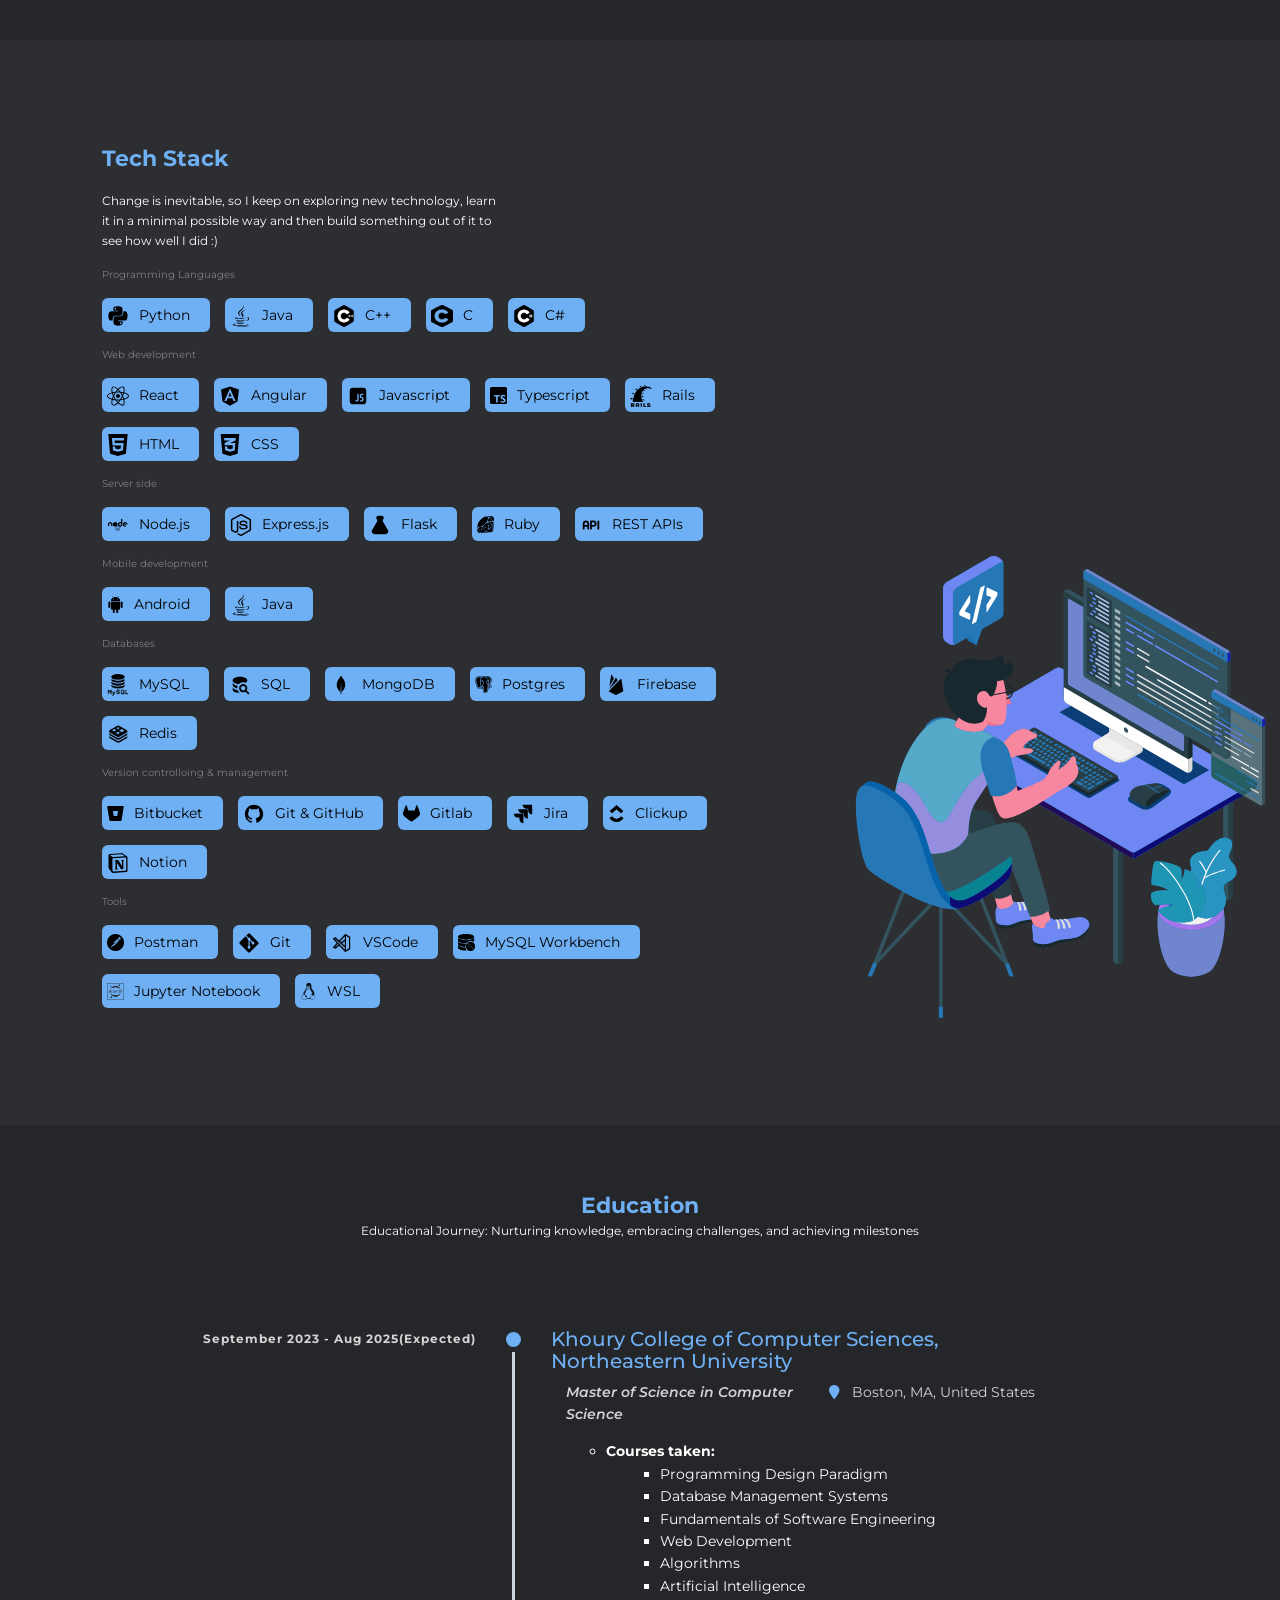
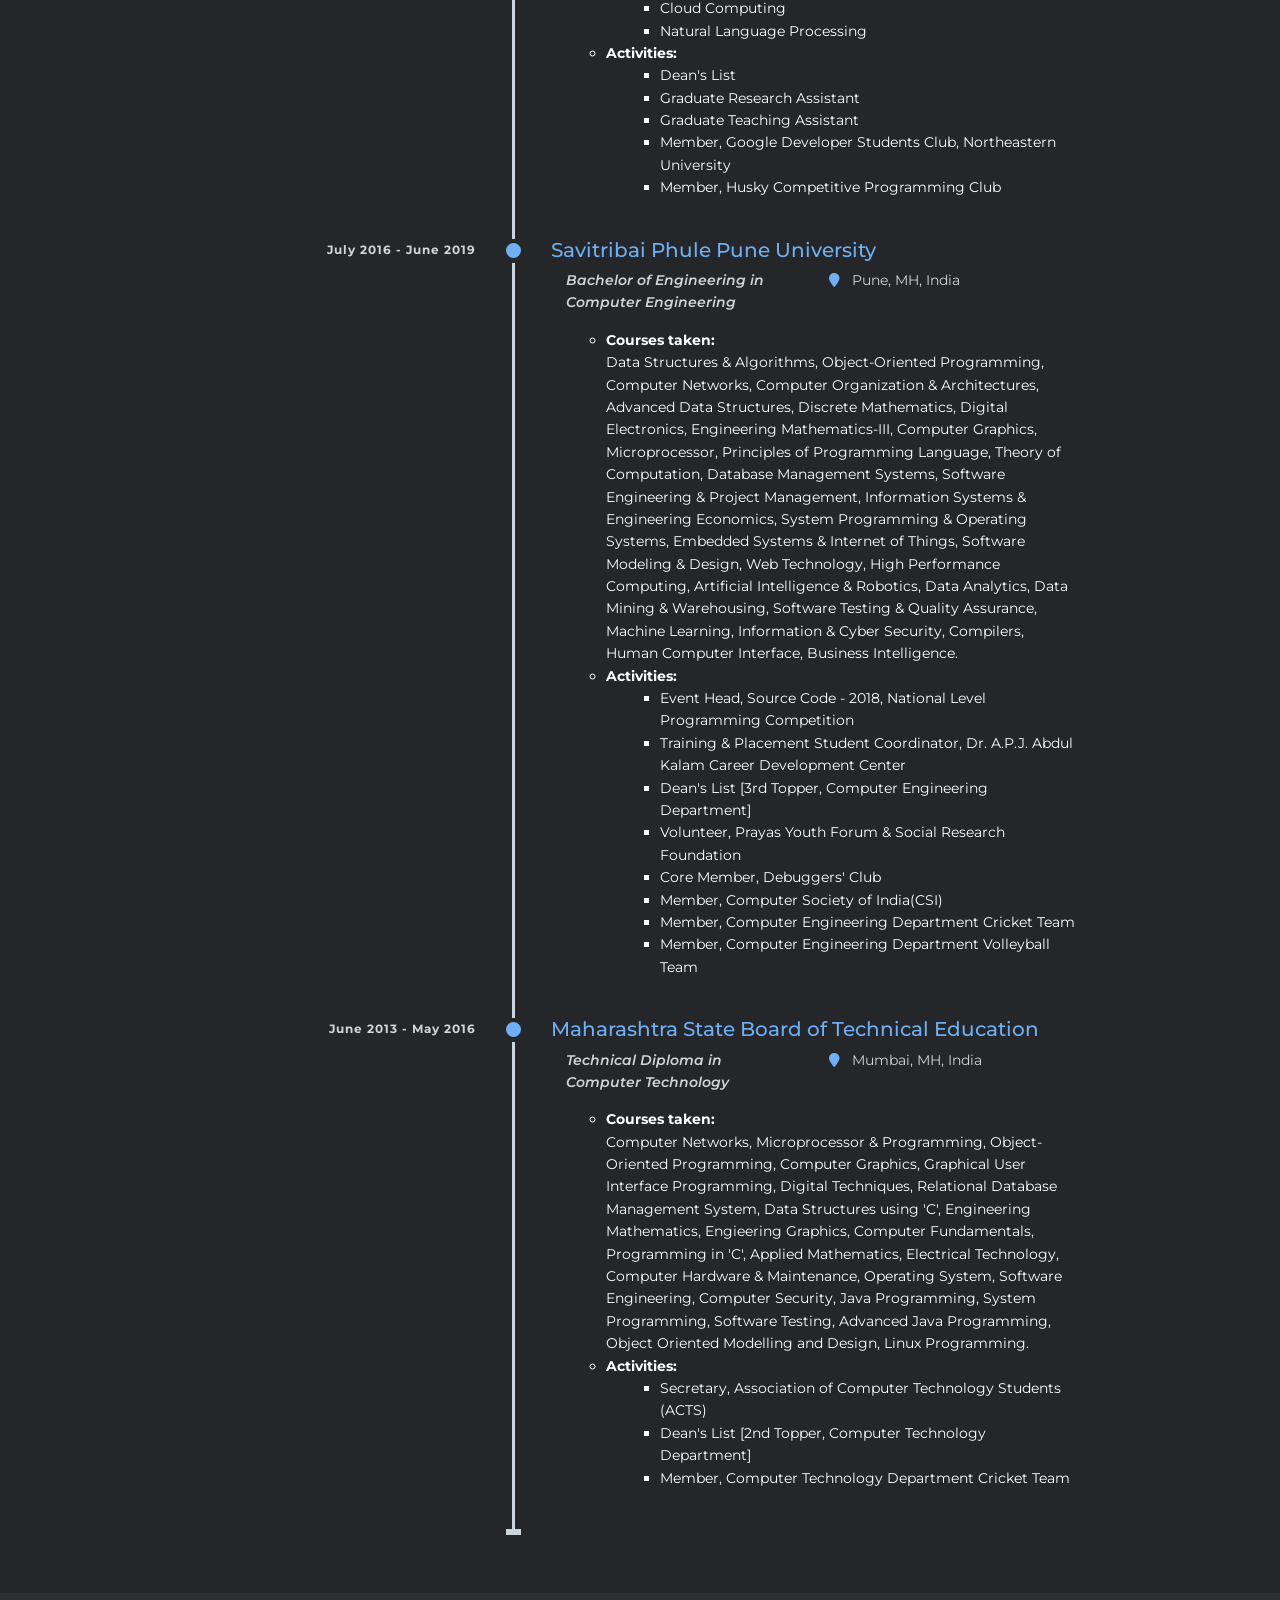
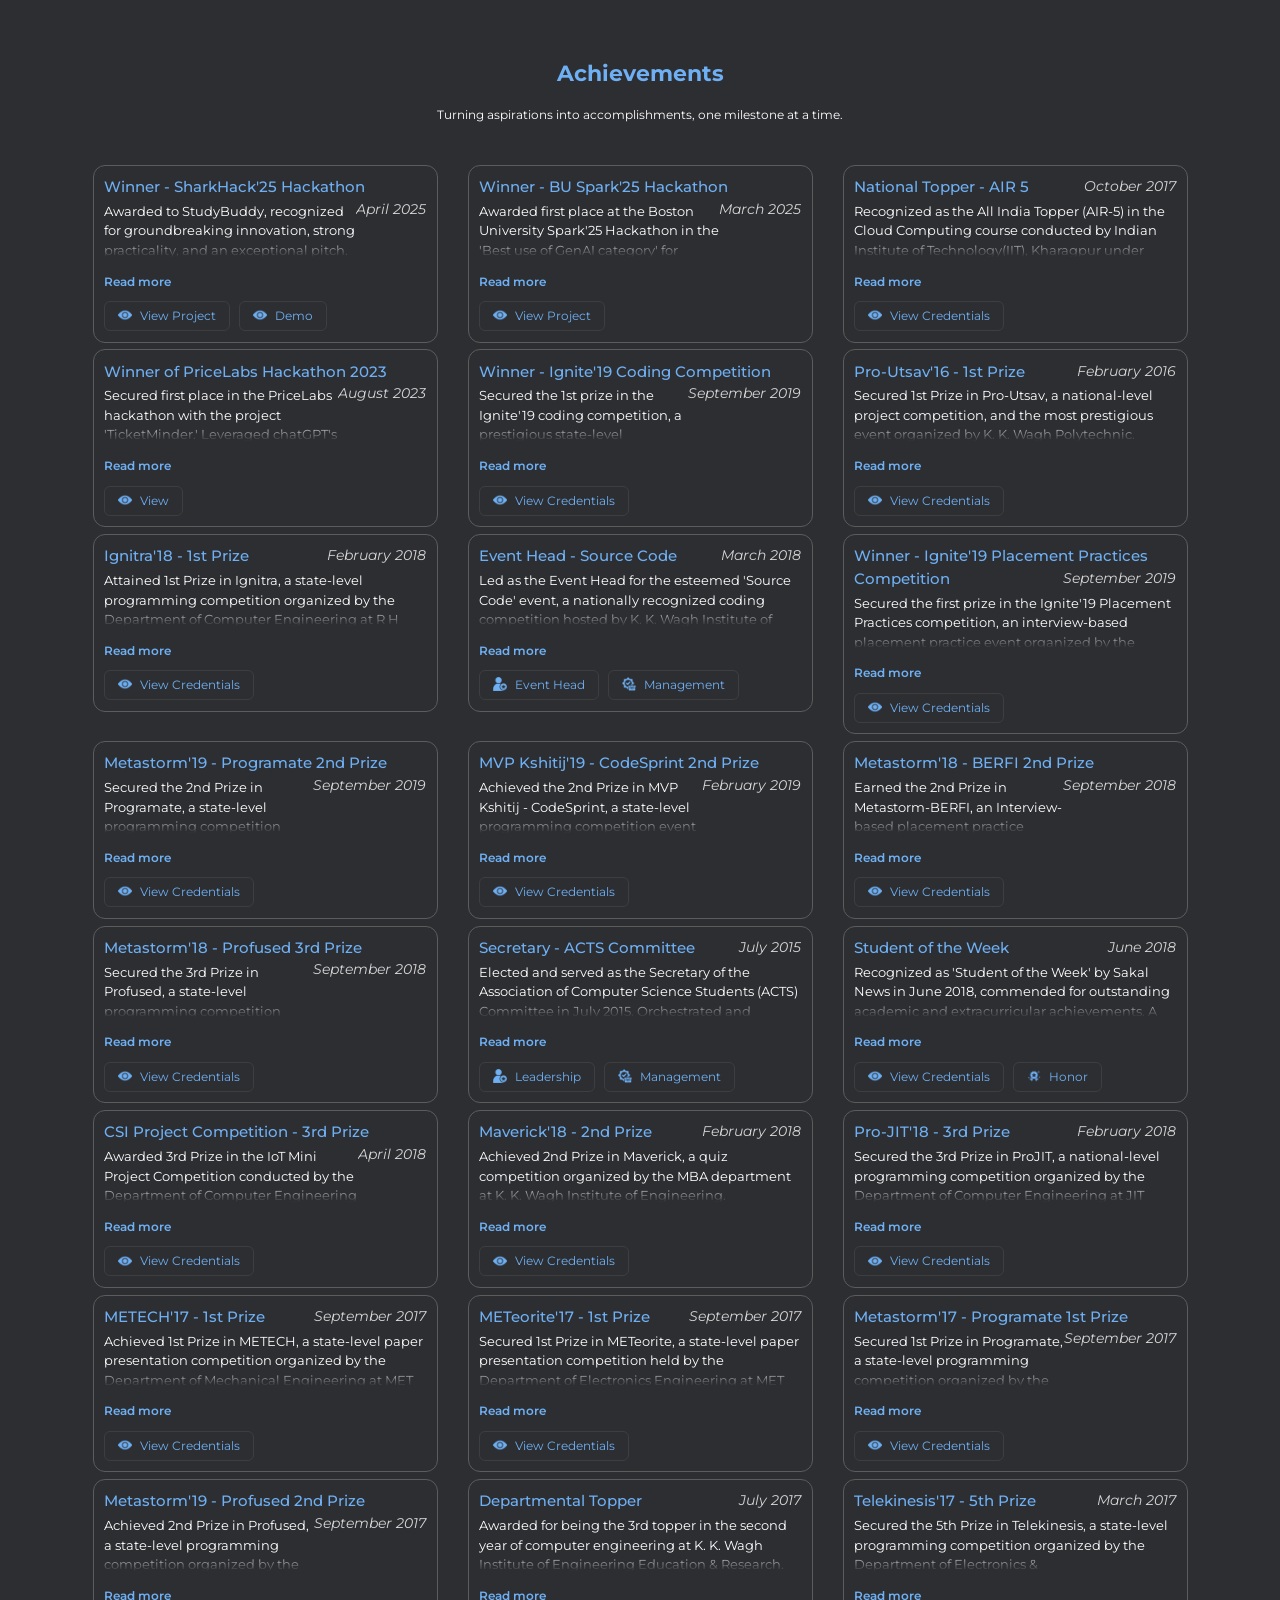
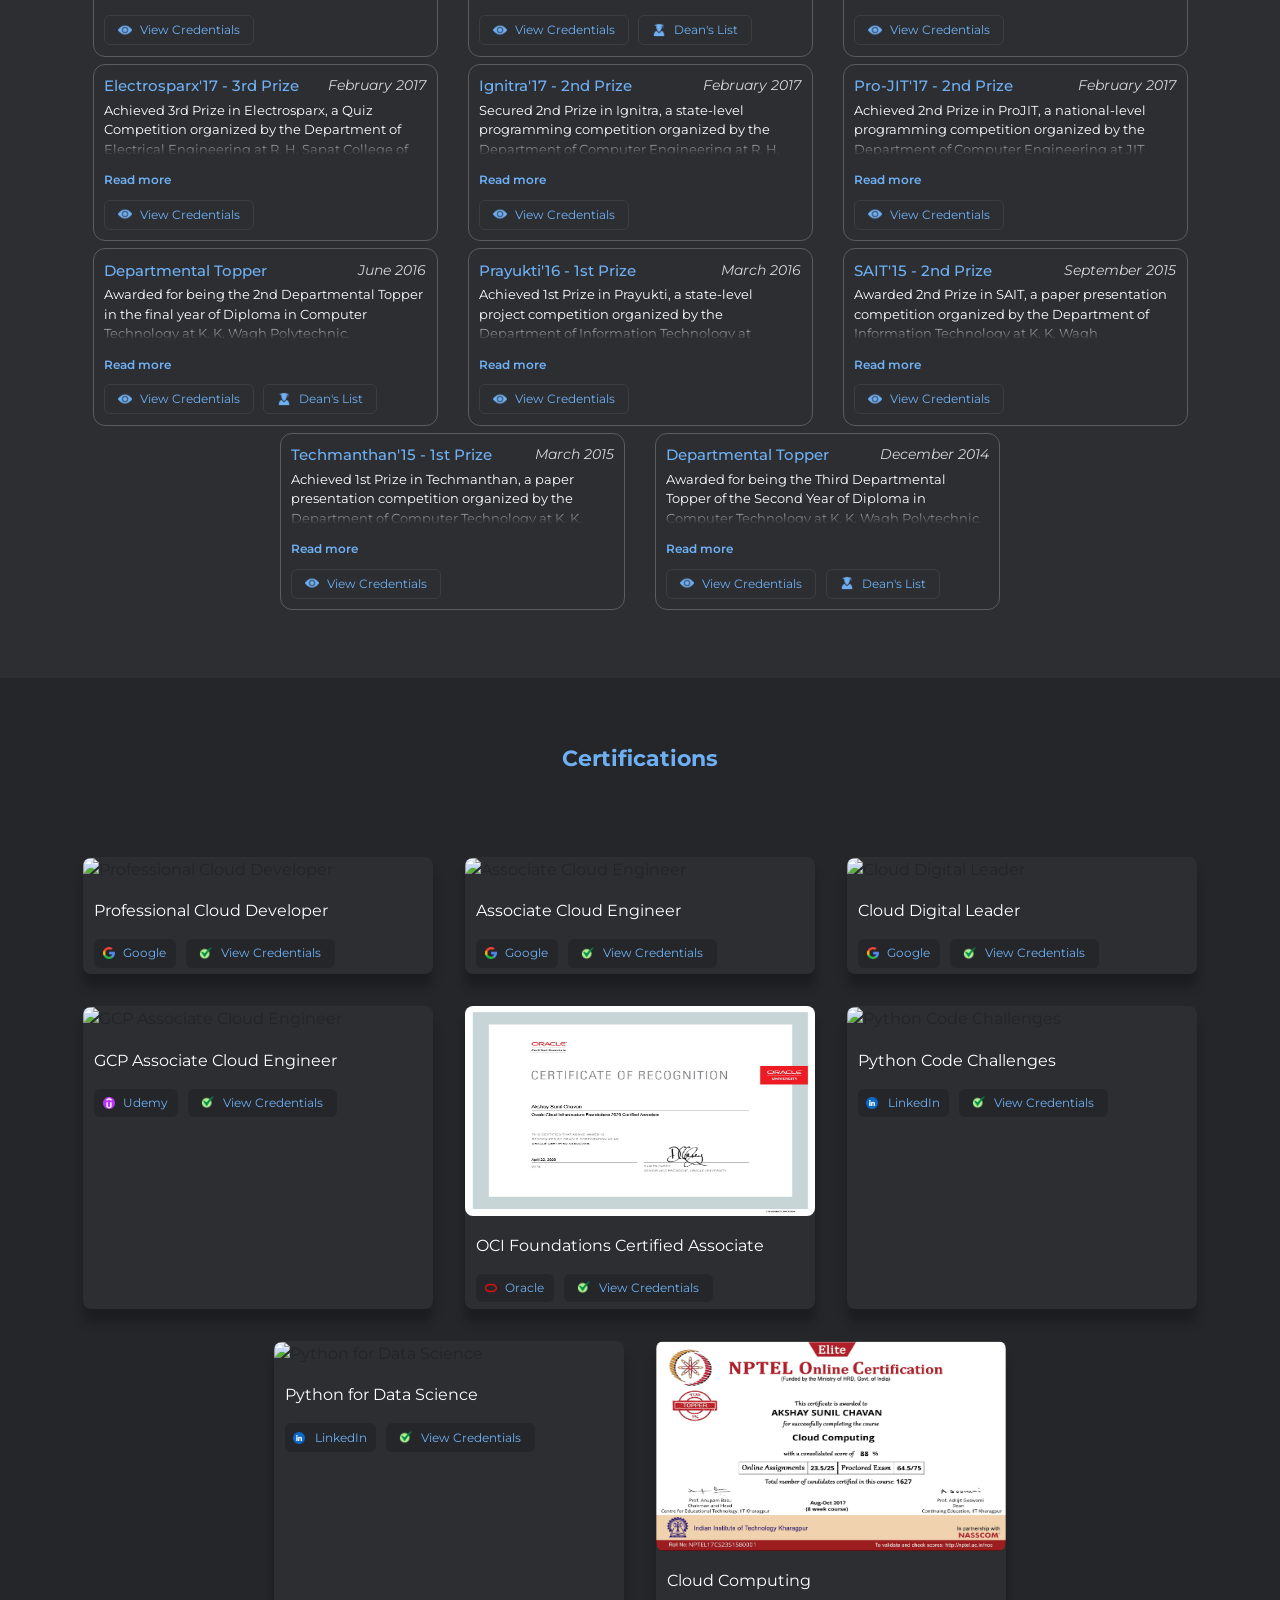
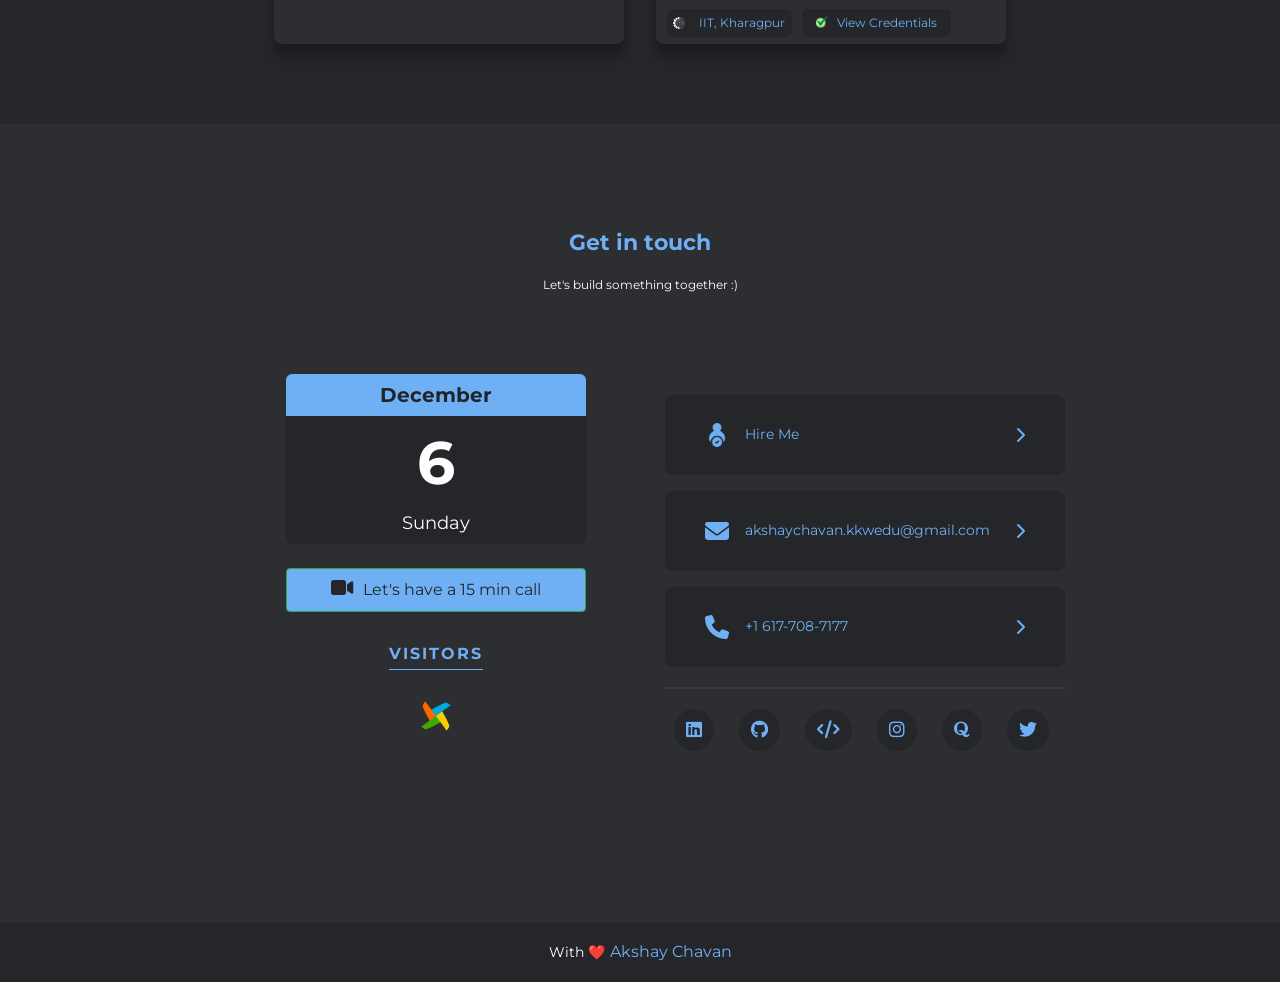
==== commit be599f01: "Deploying to gh-pages from @ akshaychavan7/AkshayChavan7.github.io@780aeec67e6c28c32514f0677a4374153" ====
--- a/index.html
+++ b/index.html
@@ -413,7 +413,7 @@
           <li class="timeline-item">
             <div class="timeline-info">
               <span class="education-duration"
-                >September 2023 - May 2025(Expected)</span
+                >September 2023 - Aug 2025(Expected)</span
               >
             </div>
             <div class="timeline-marker"></div>
--- a/css/projects.css
+++ b/css/projects.css
@@ -50,7 +50,10 @@
 
 .p-image-bg {
     border-radius: 8px;
-    max-width: 100%;
+    width: 100%;
+    height: 180px; /* Fixed height for all project images */
+    object-fit: cover; /* This will maintain aspect ratio while covering the container */
+    object-position: center; /* Centers the image within the container */
 }
 
 .p-title {
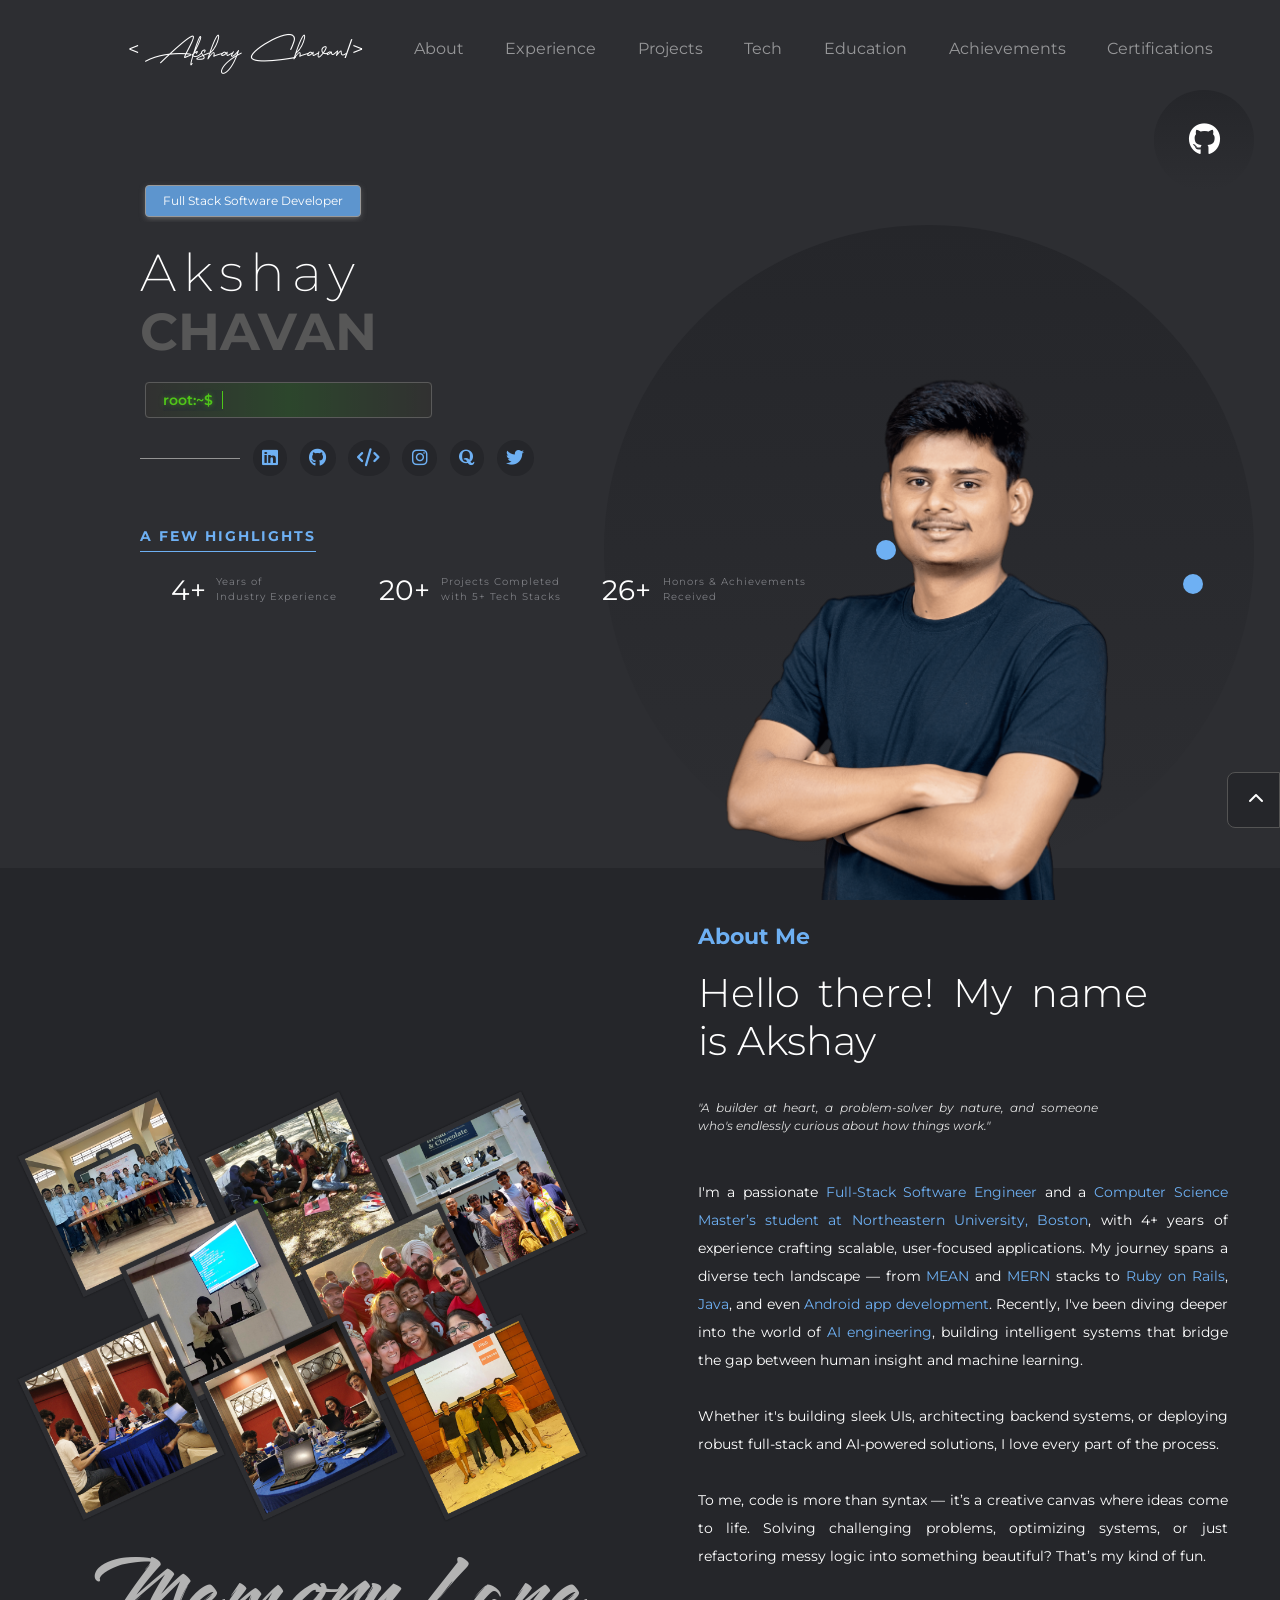
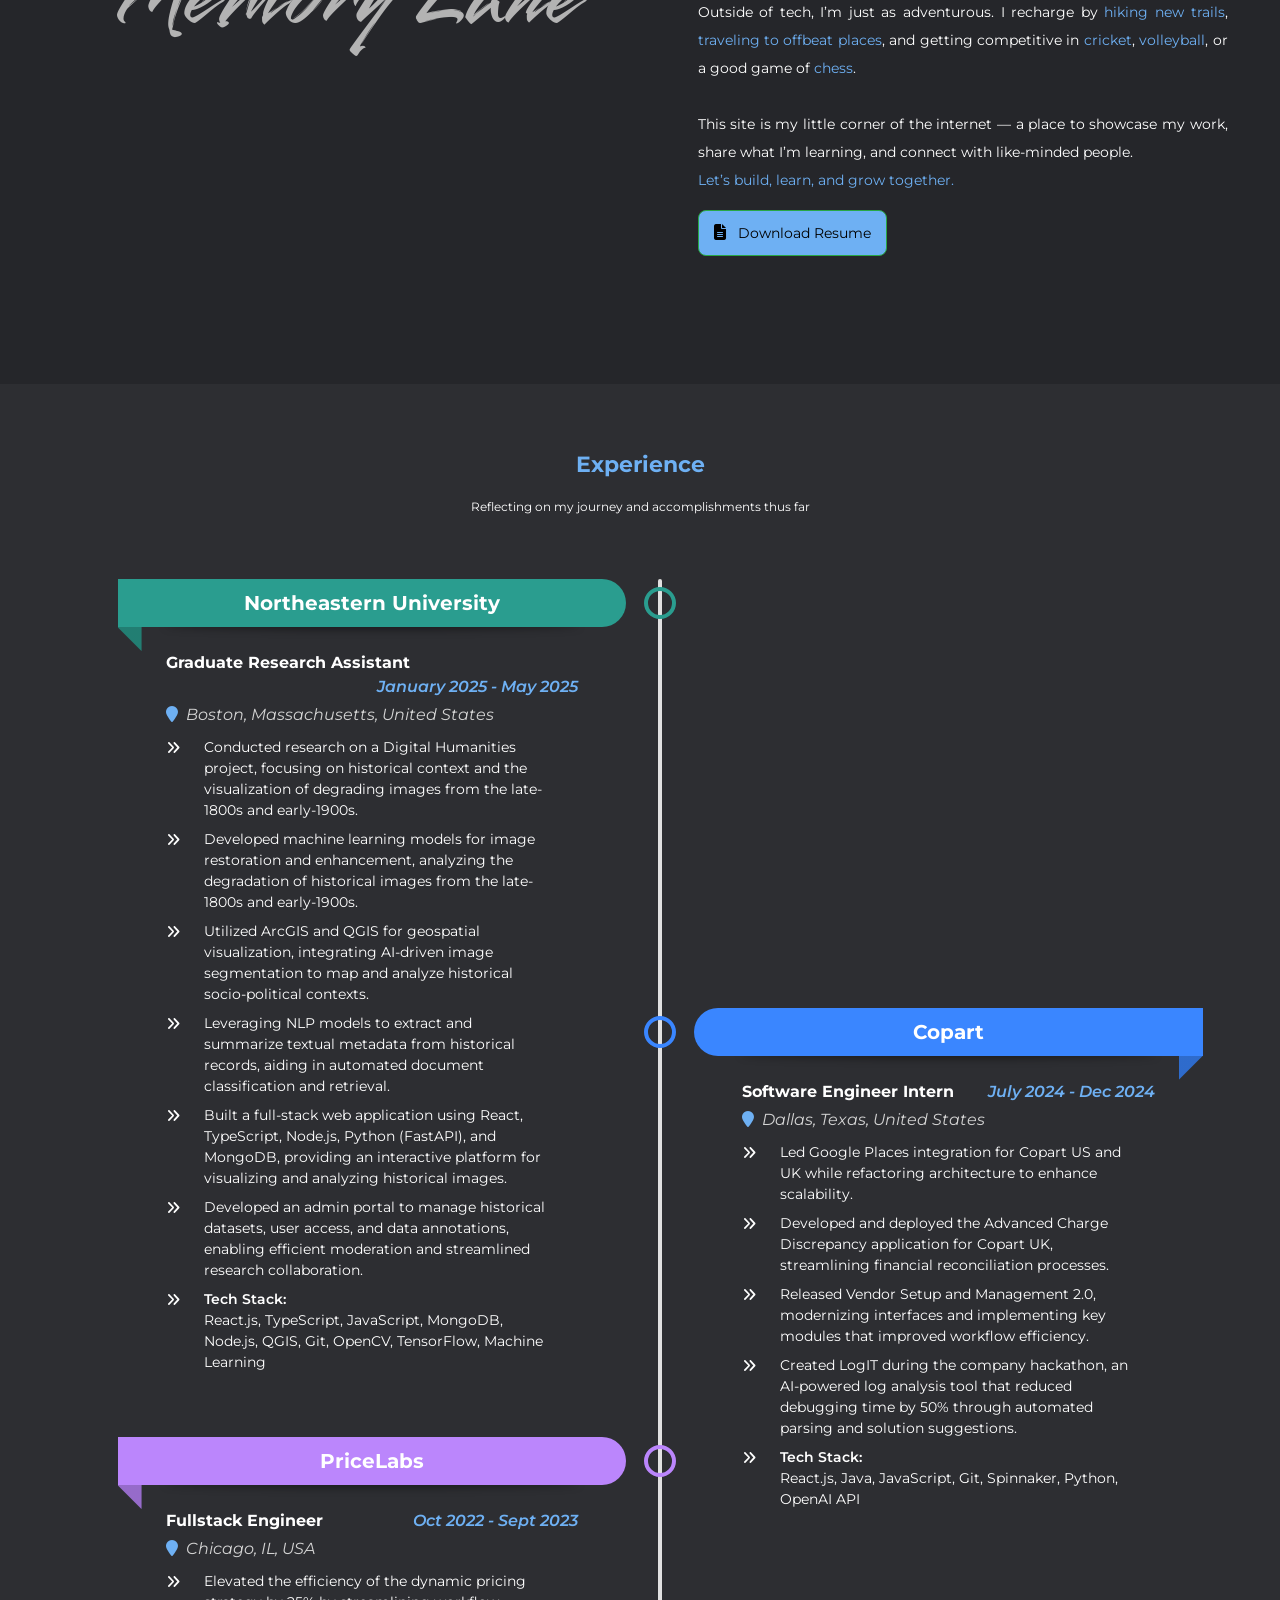
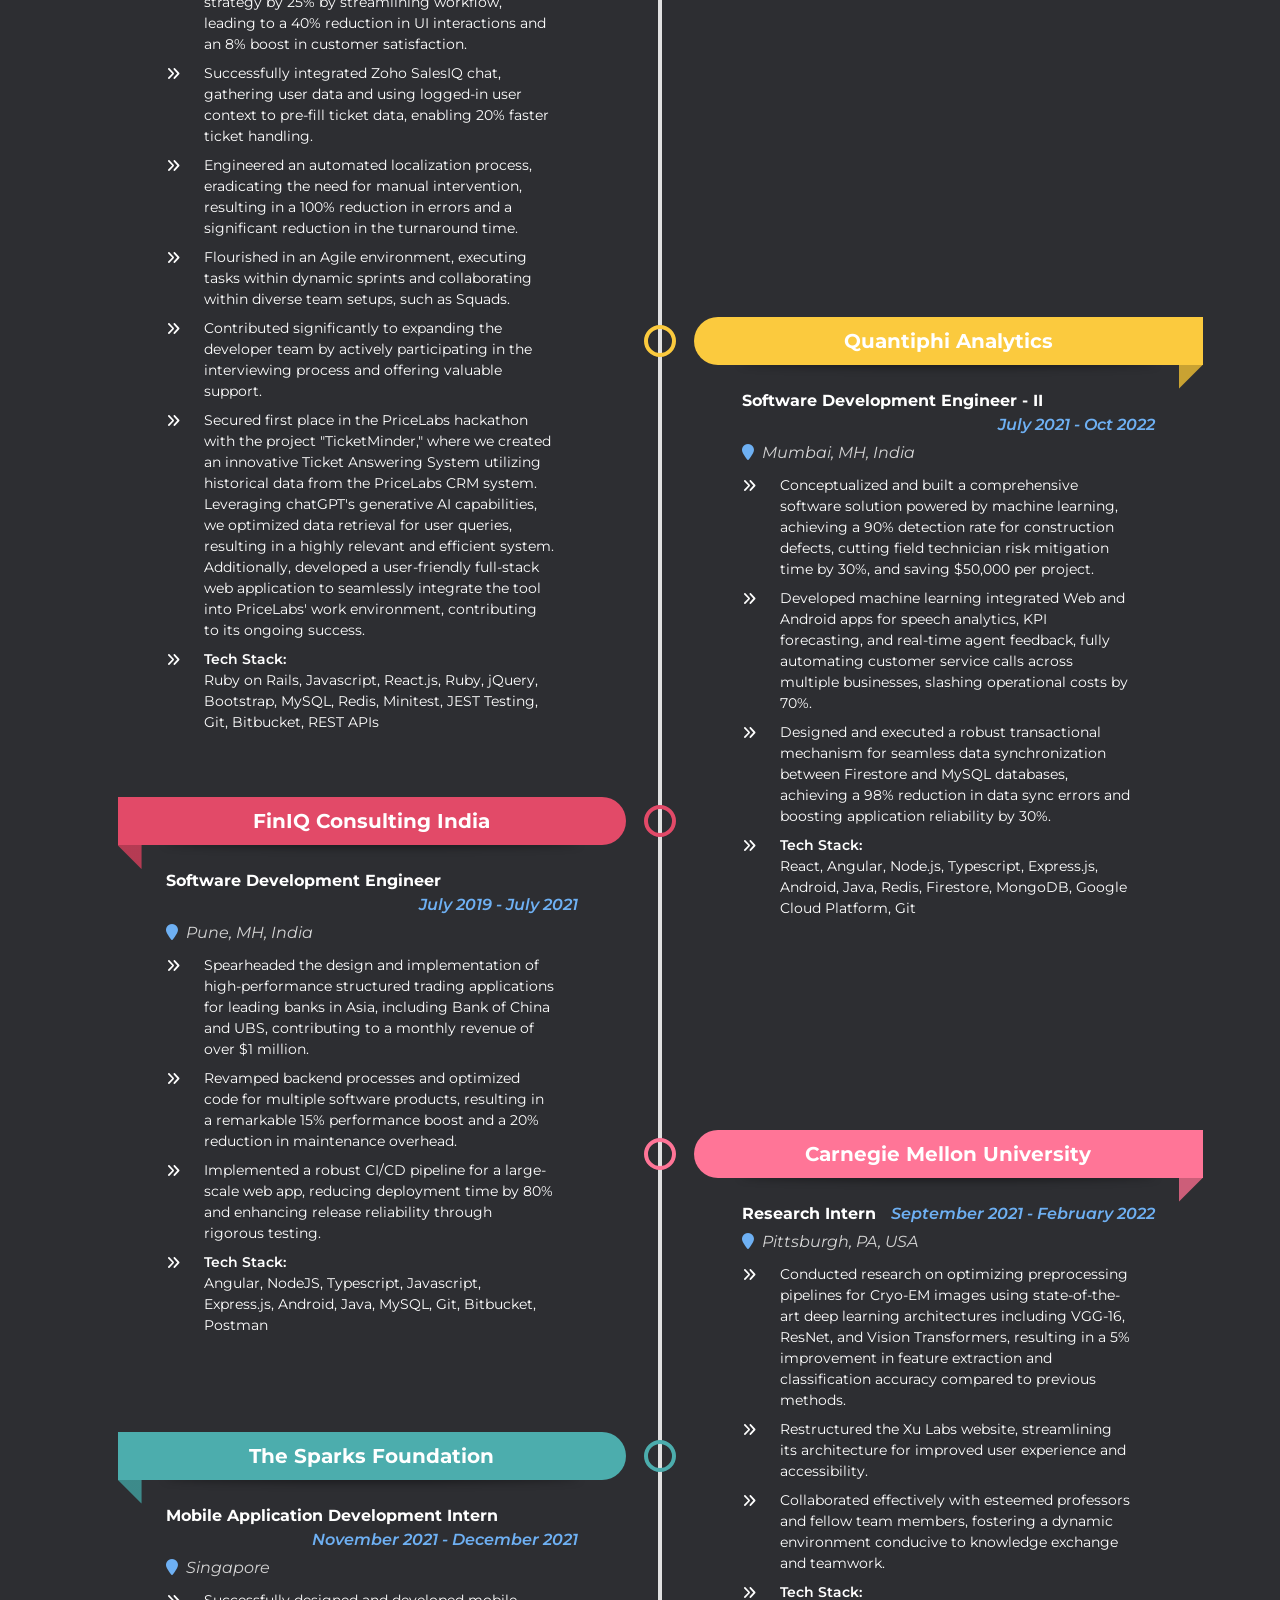
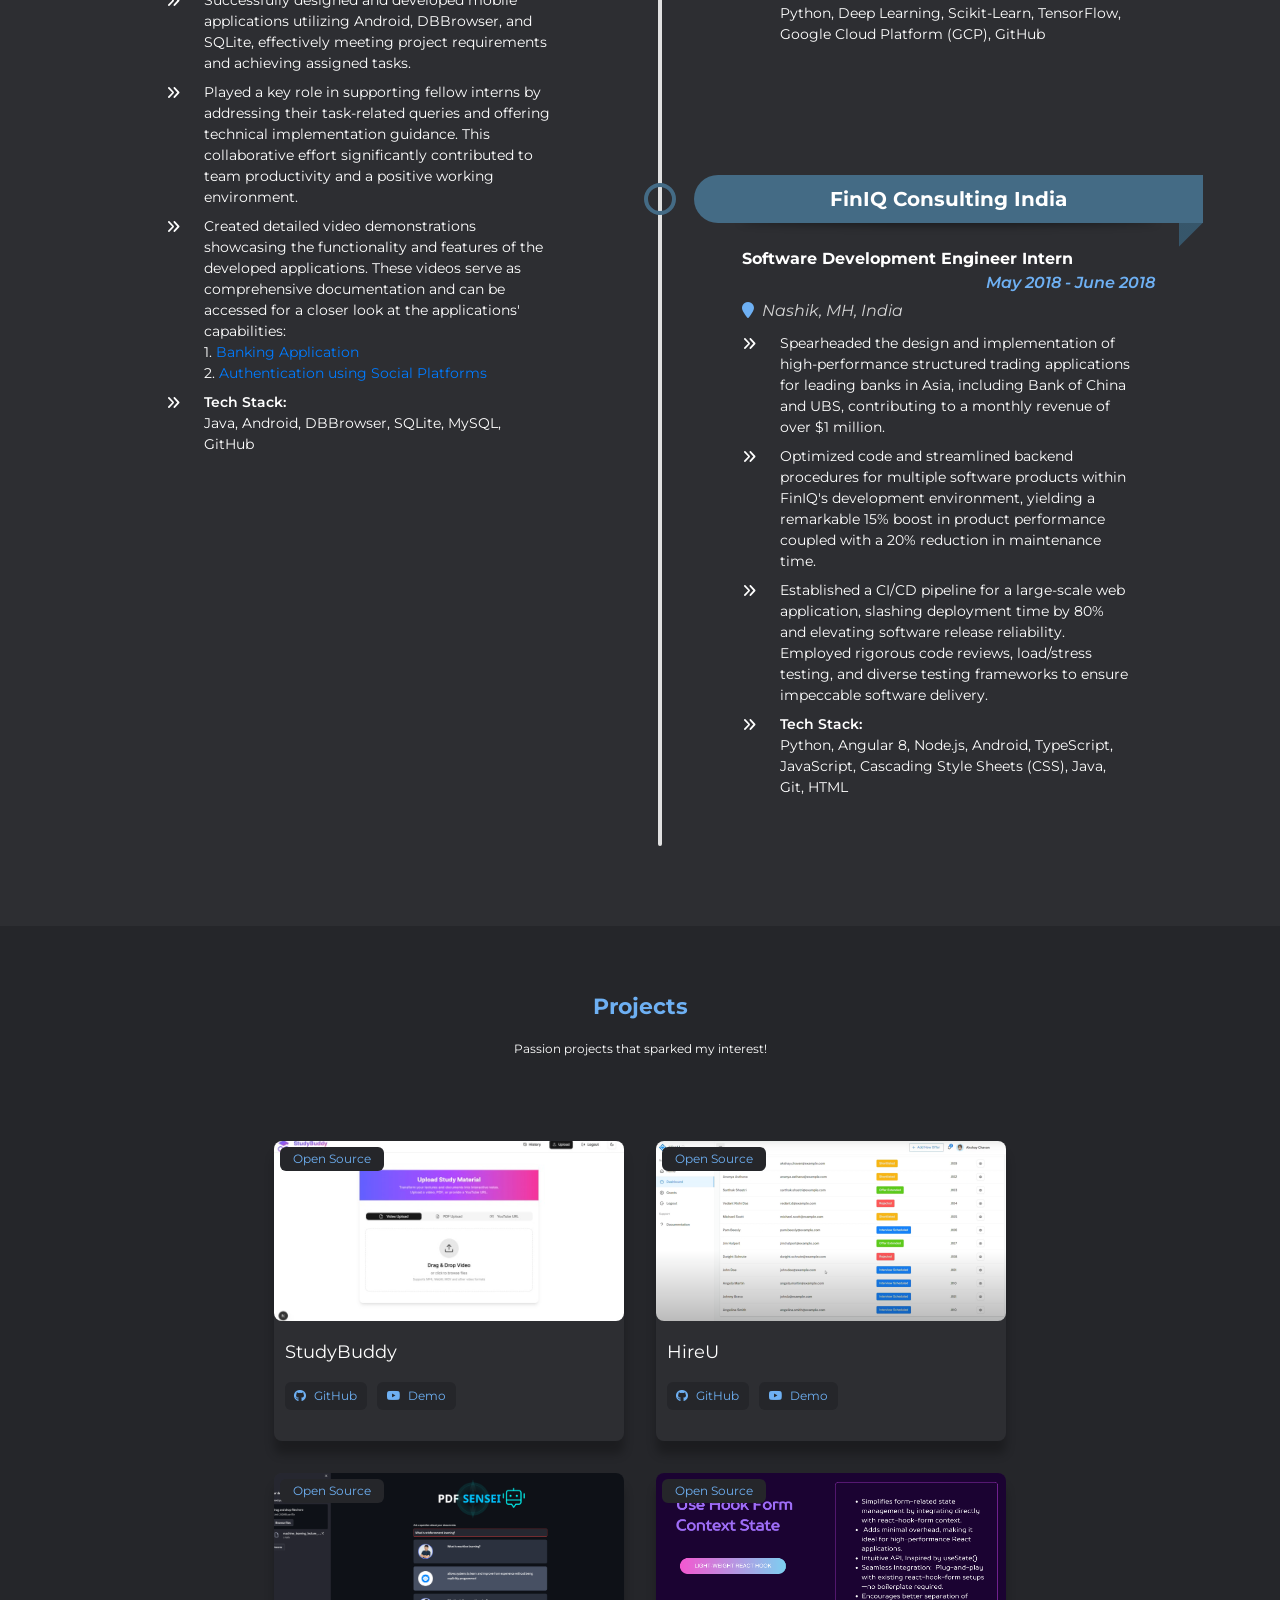
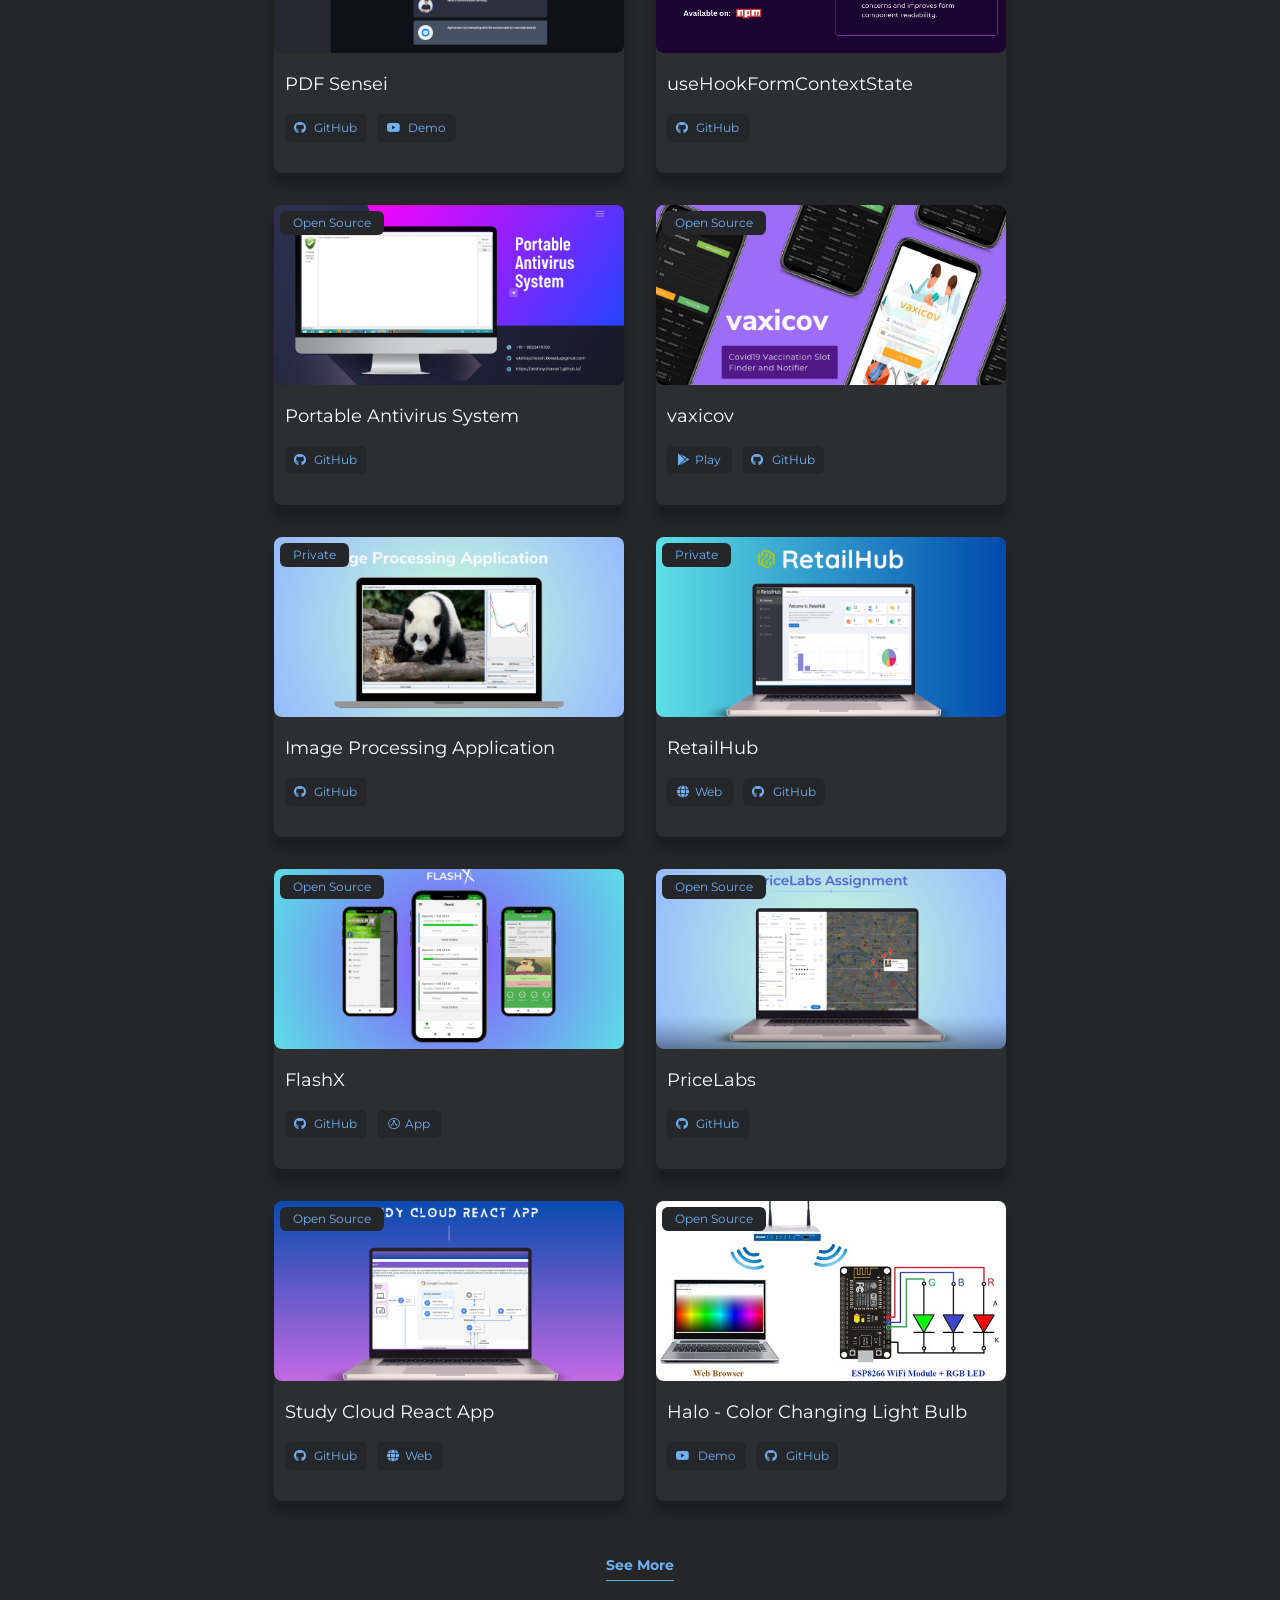
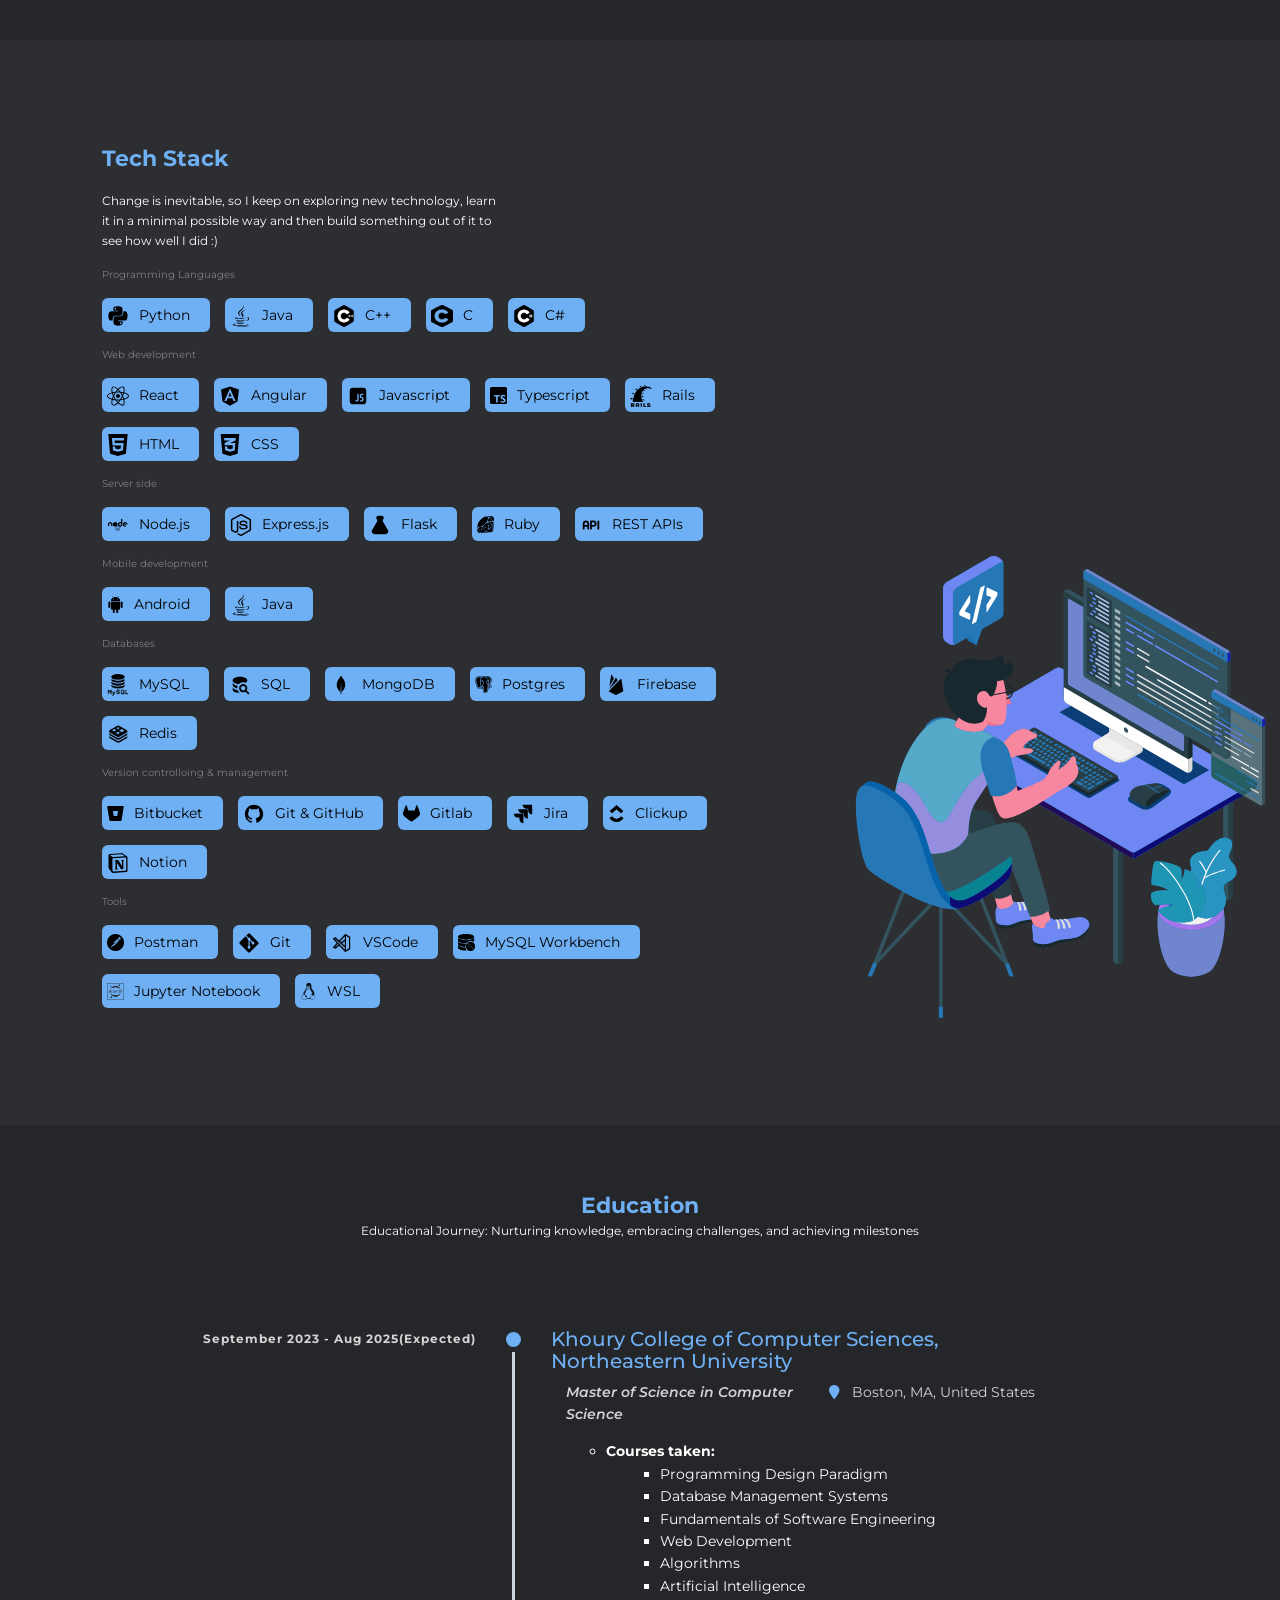
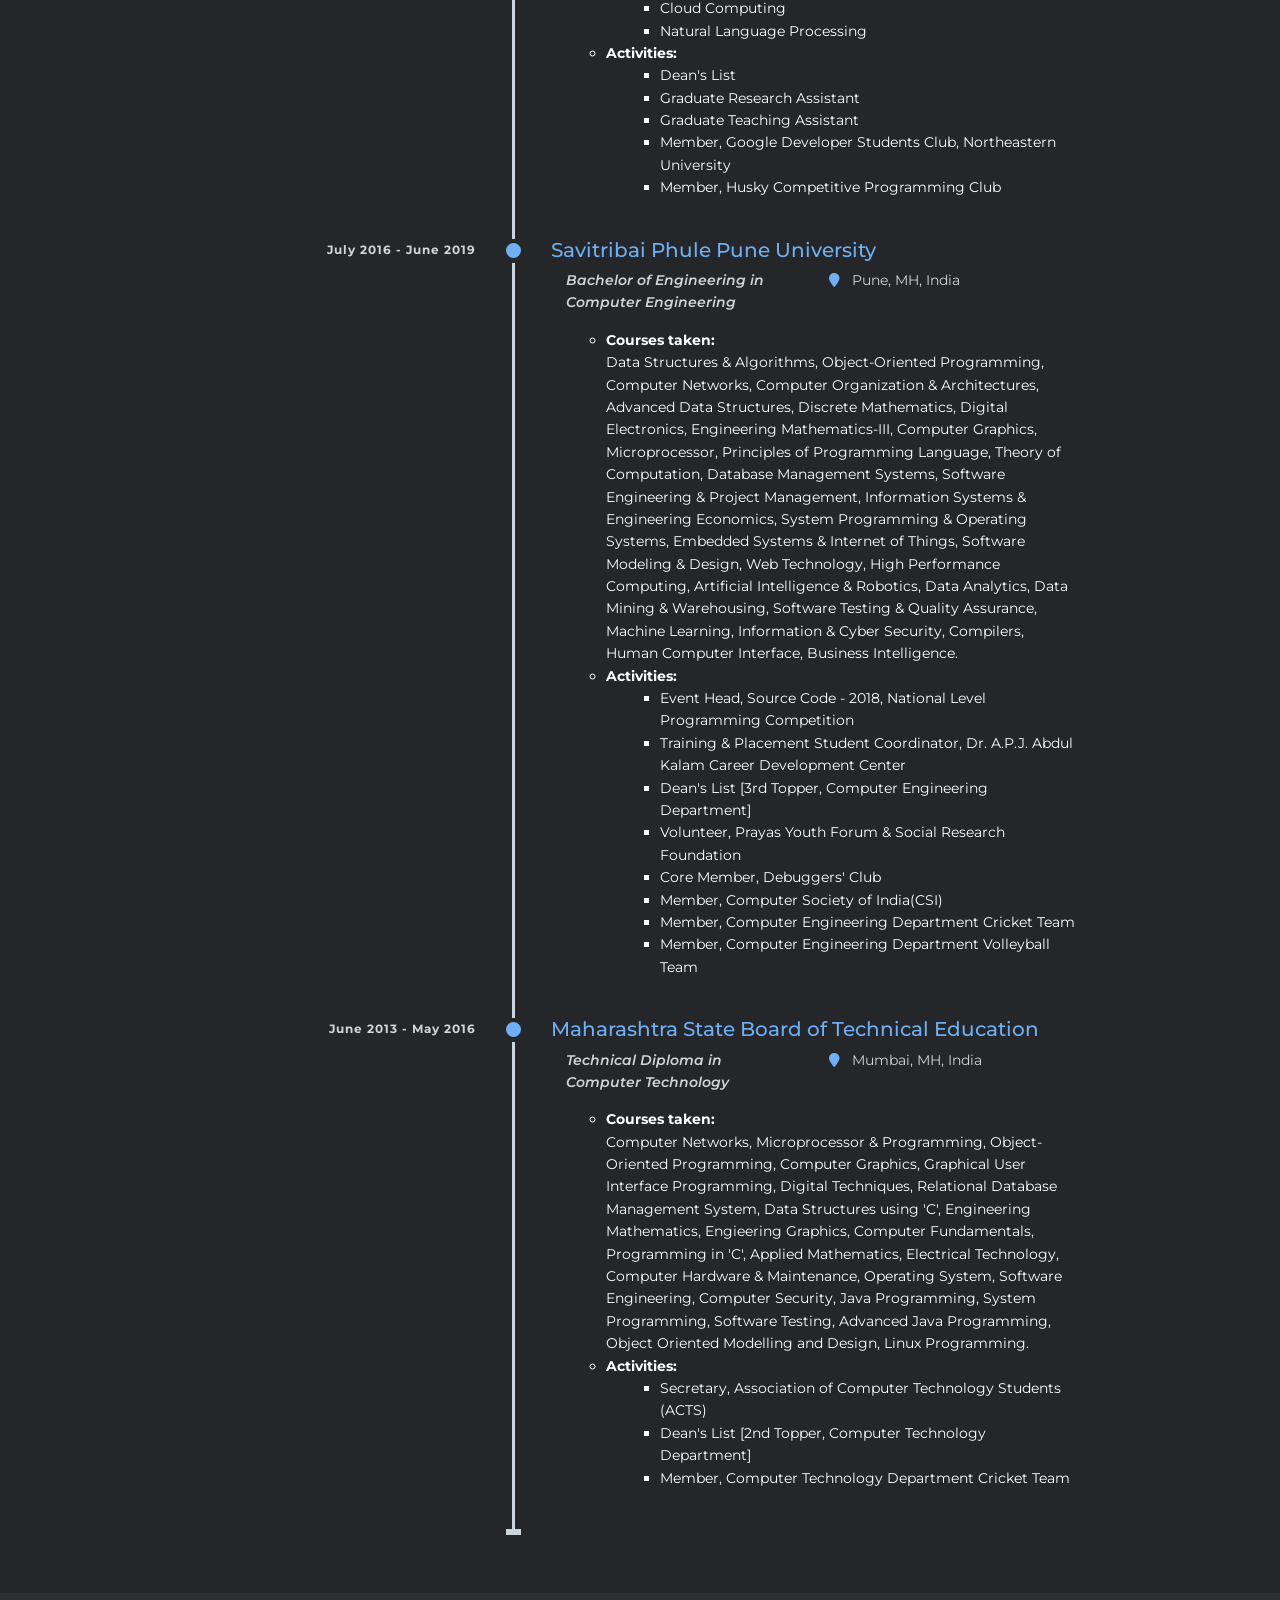
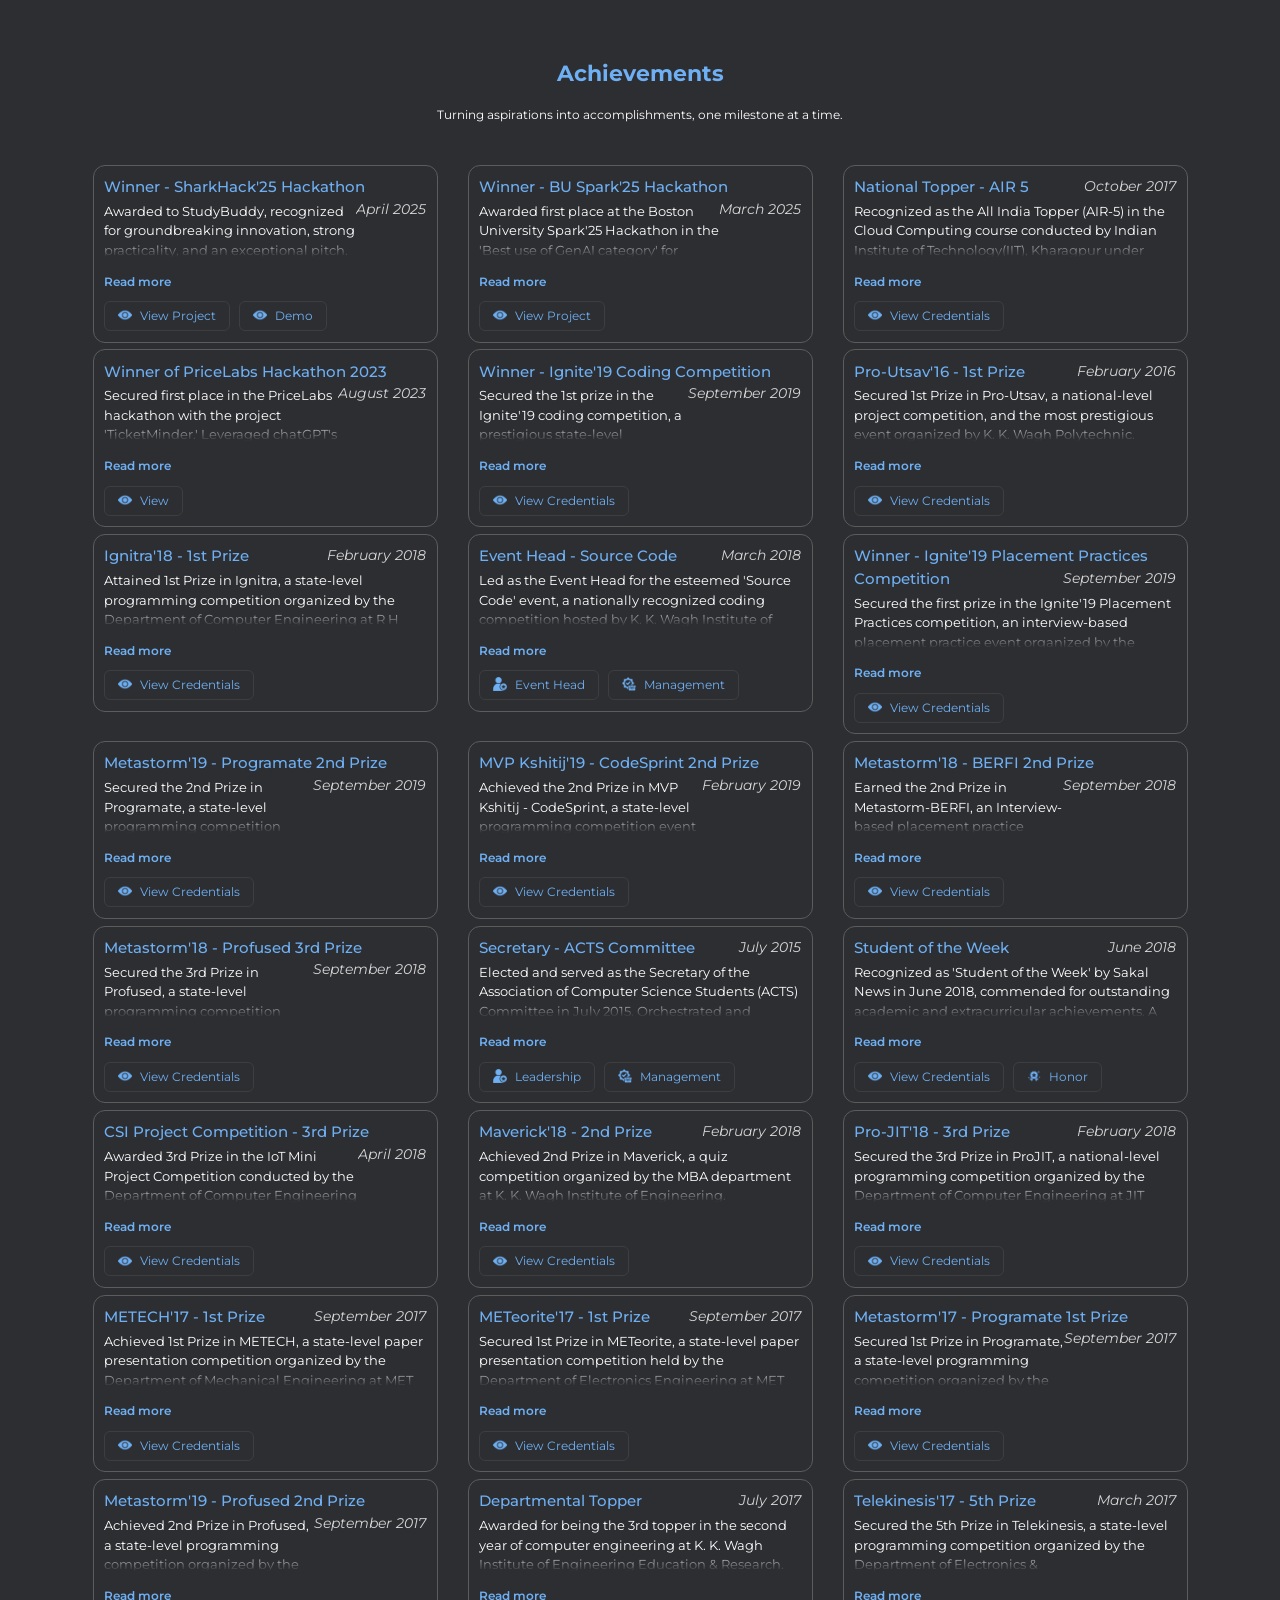
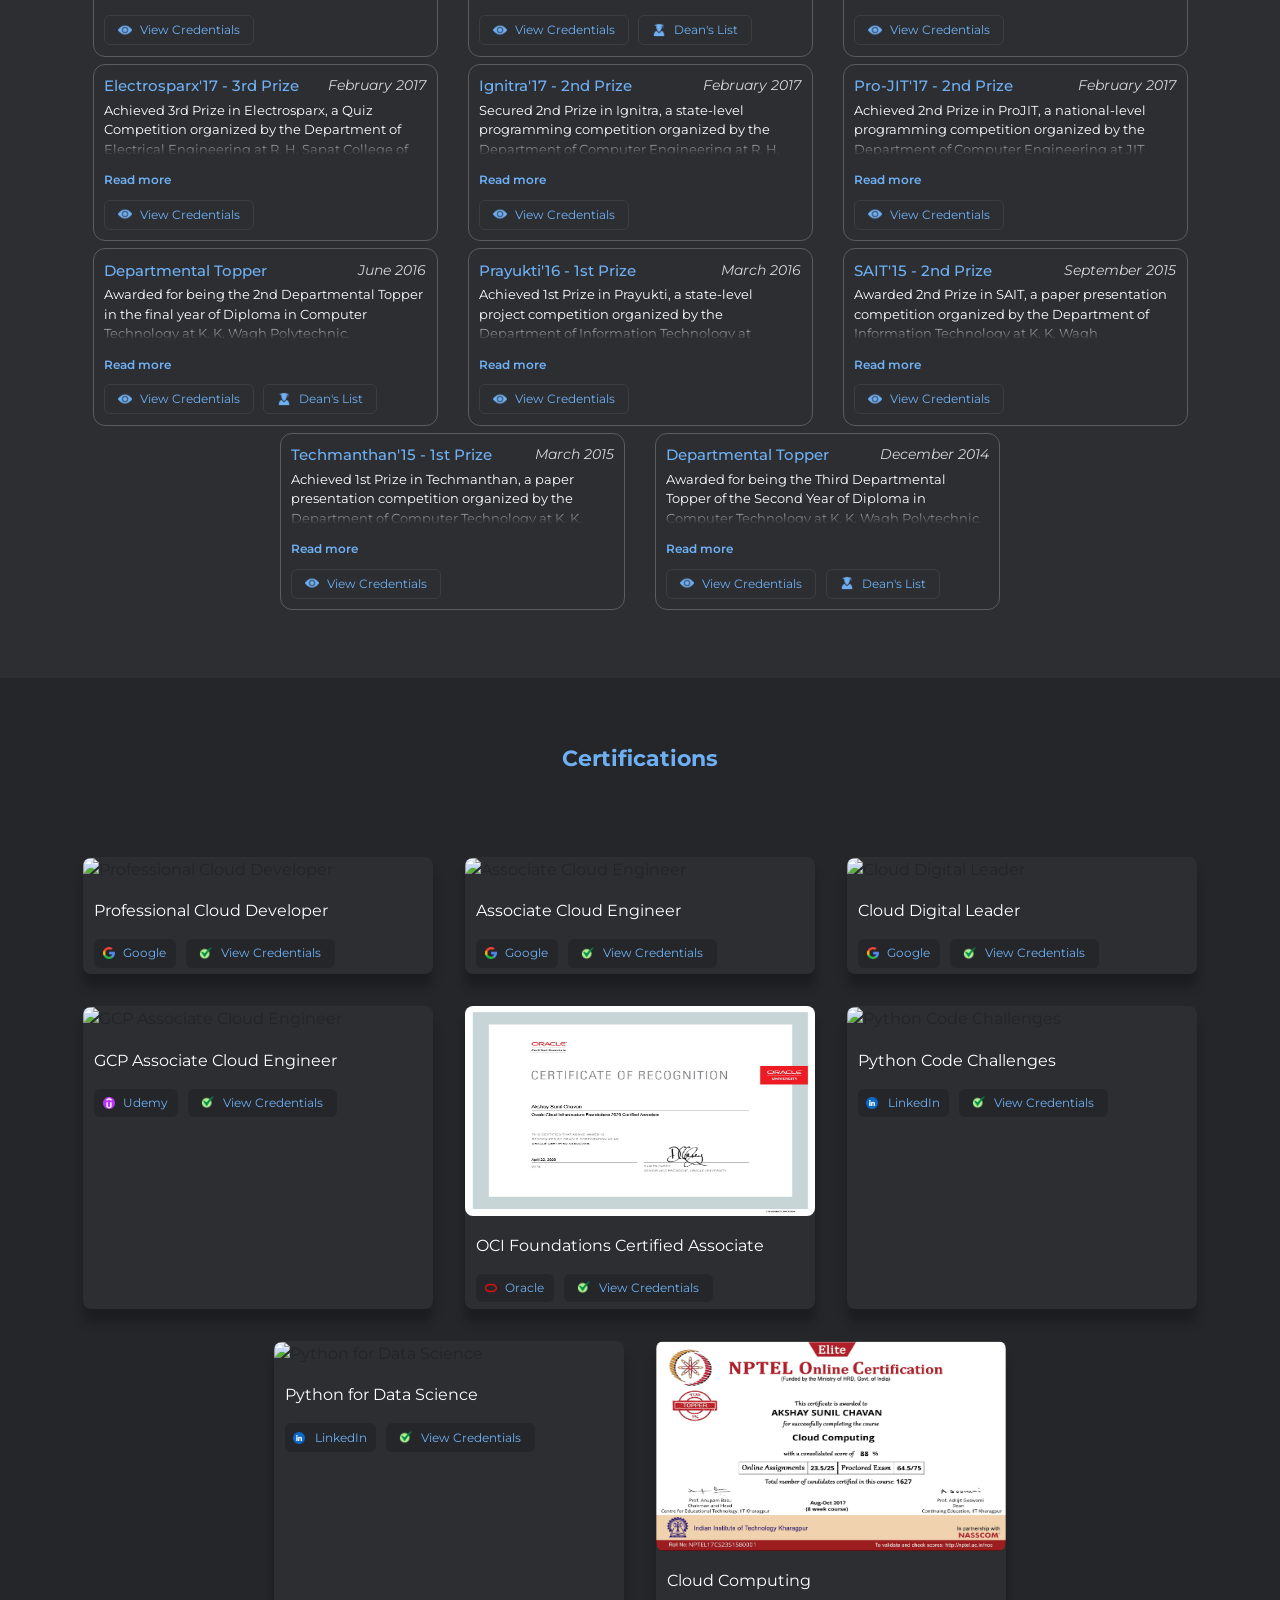
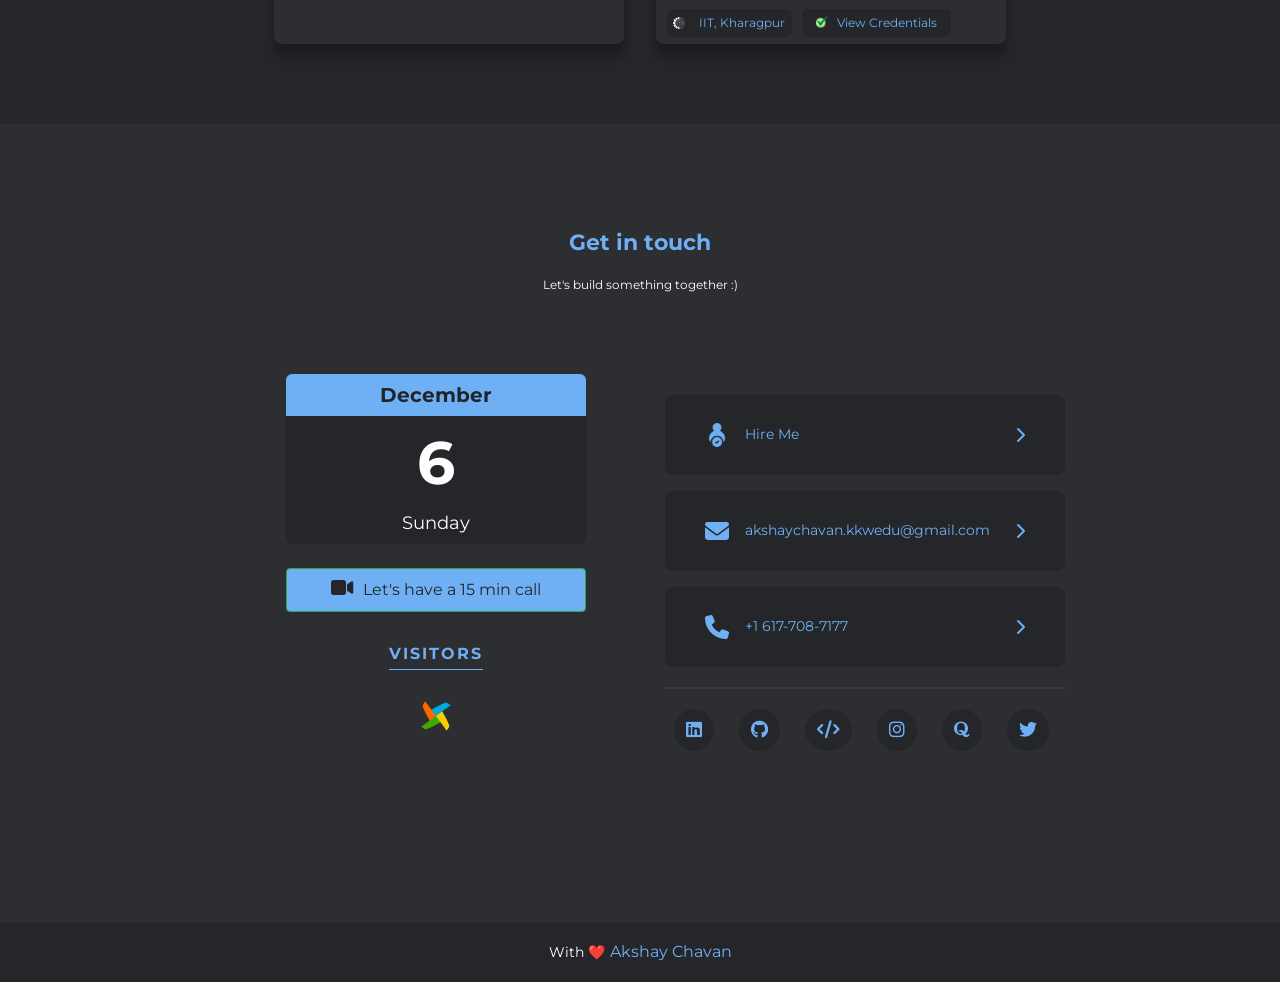
==== commit 72ae9405: "Deploying to gh-pages from @ akshaychavan7/AkshayChavan7.github.io@803d979b84501594fbfde01582040a122" ====
--- a/index.html
+++ b/index.html
@@ -1,6 +1,9 @@
 <!DOCTYPE html>
 <html>
   <head>
+    <!-- base URL configuration -->
+    <base href="/" />
+    
     <!-- mobile responsiveness -->
     <meta charset="utf-8" />
     <meta
@@ -250,7 +253,7 @@
         <h1 id="about-me-heading">Hello there! My name is Akshay</h1>
 
         <p id="about-quote">
-          “A builder at heart, a problem-solver by nature, and someone who’s endlessly curious about how things work.”
+          "A builder at heart, a problem-solver by nature, and someone who's endlessly curious about how things work."
         </p>
 
         <p id="about-me-text"></p>
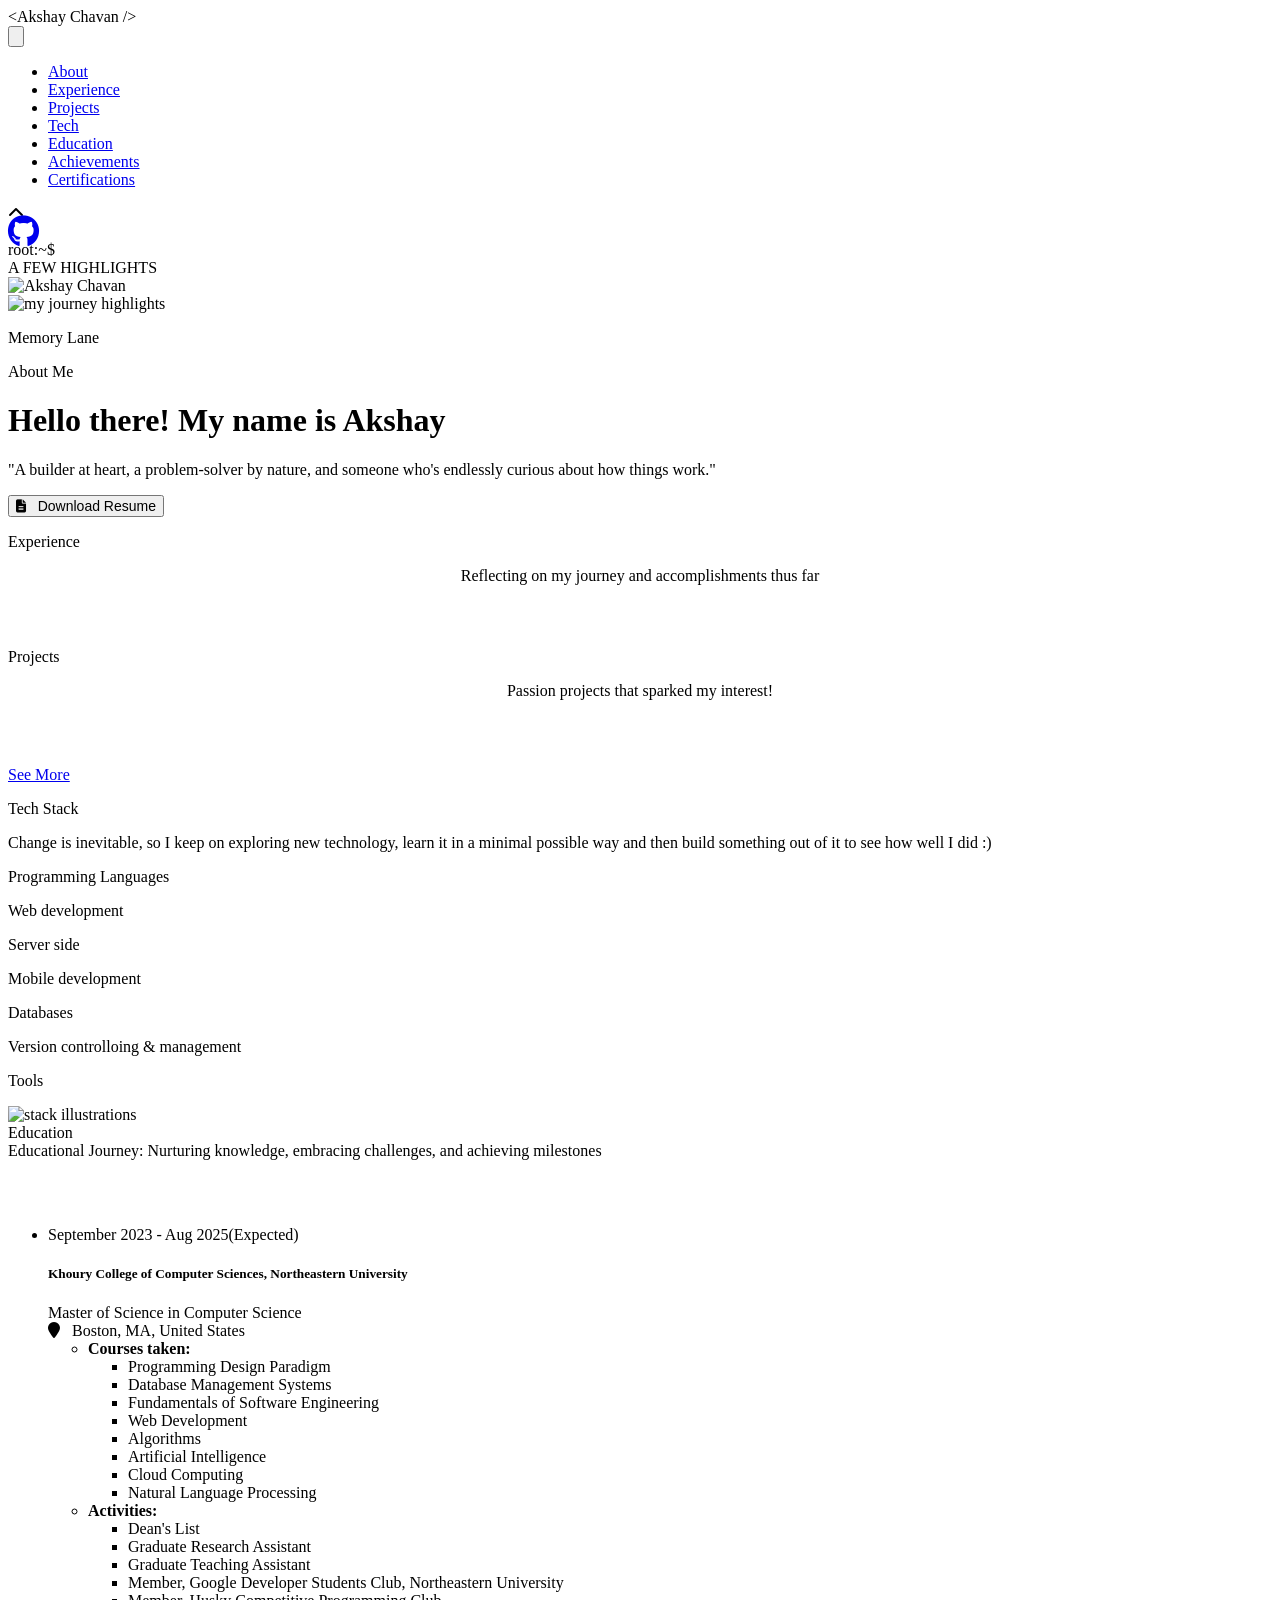
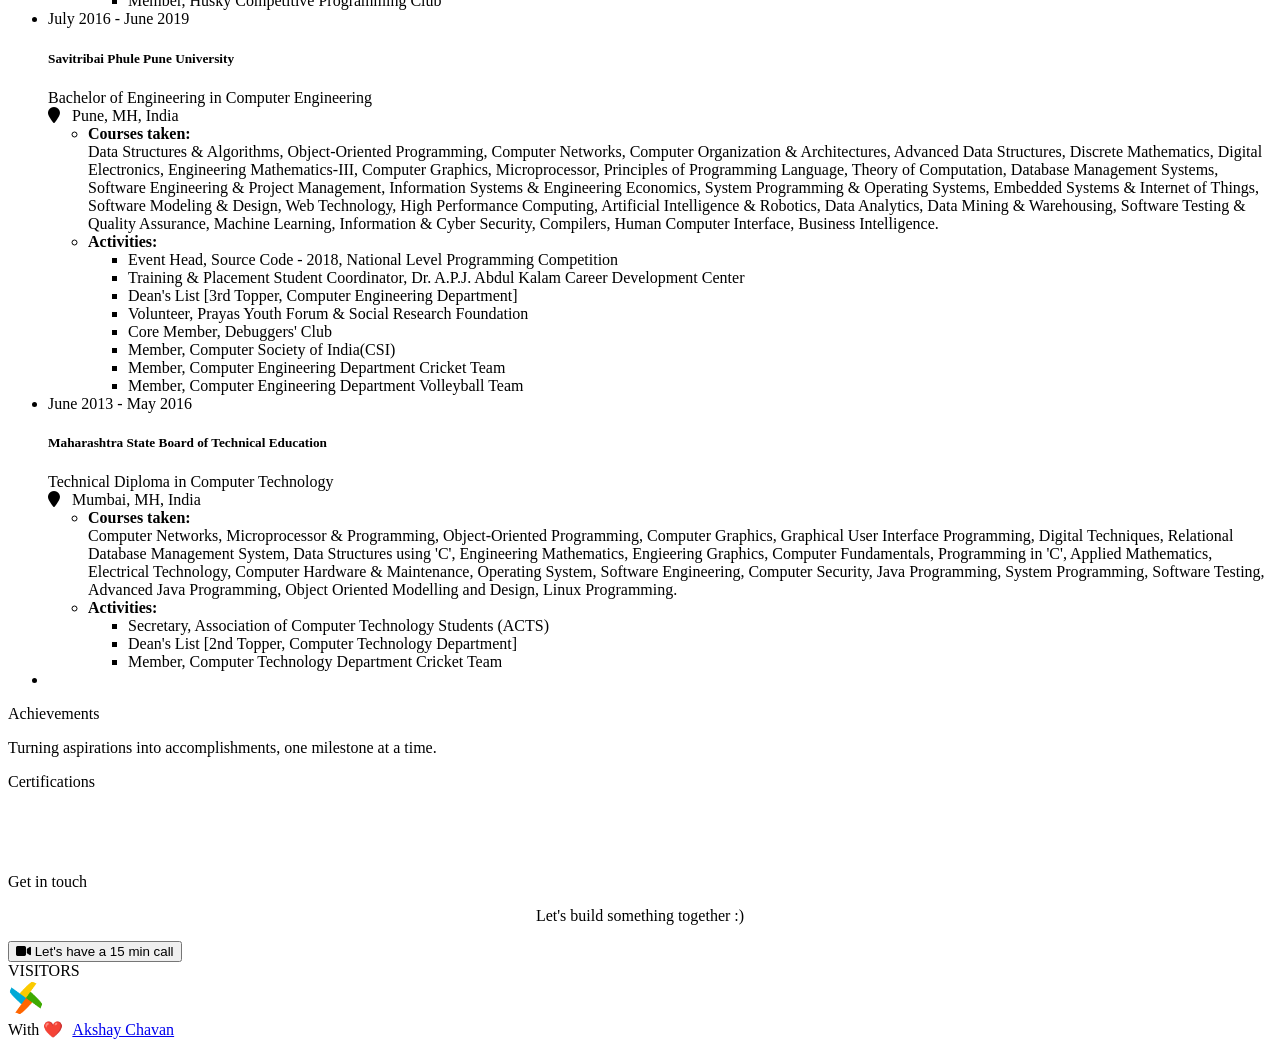
==== commit 277d85bc: "Deploying to gh-pages from @ akshaychavan7/AkshayChavan7.github.io@b70fcd98e41ab94c6962b592e2035e76a" ====
--- a/index.html
+++ b/index.html
@@ -2,7 +2,7 @@
 <html>
   <head>
     <!-- base URL configuration -->
-    <base href="/" />
+    <base href="/AkshayChavan7.github.io/" />
     
     <!-- mobile responsiveness -->
     <meta charset="utf-8" />
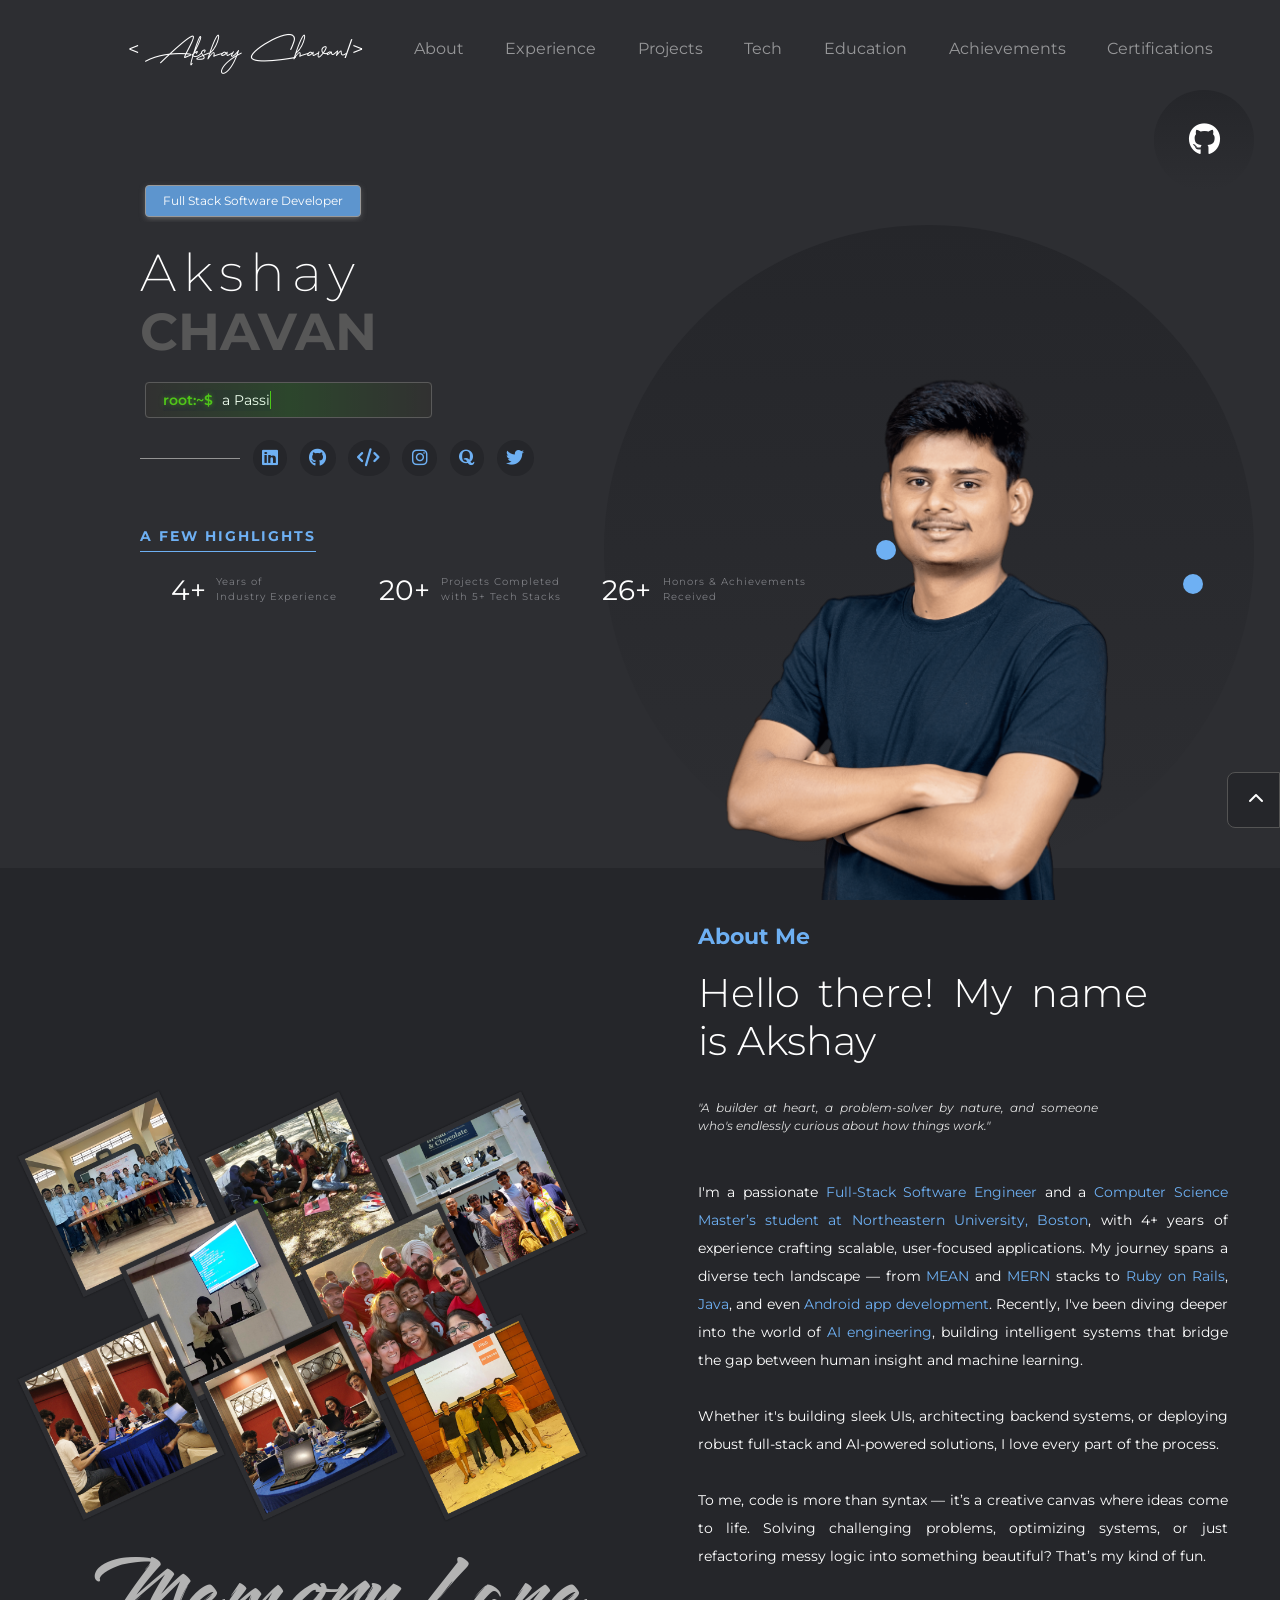
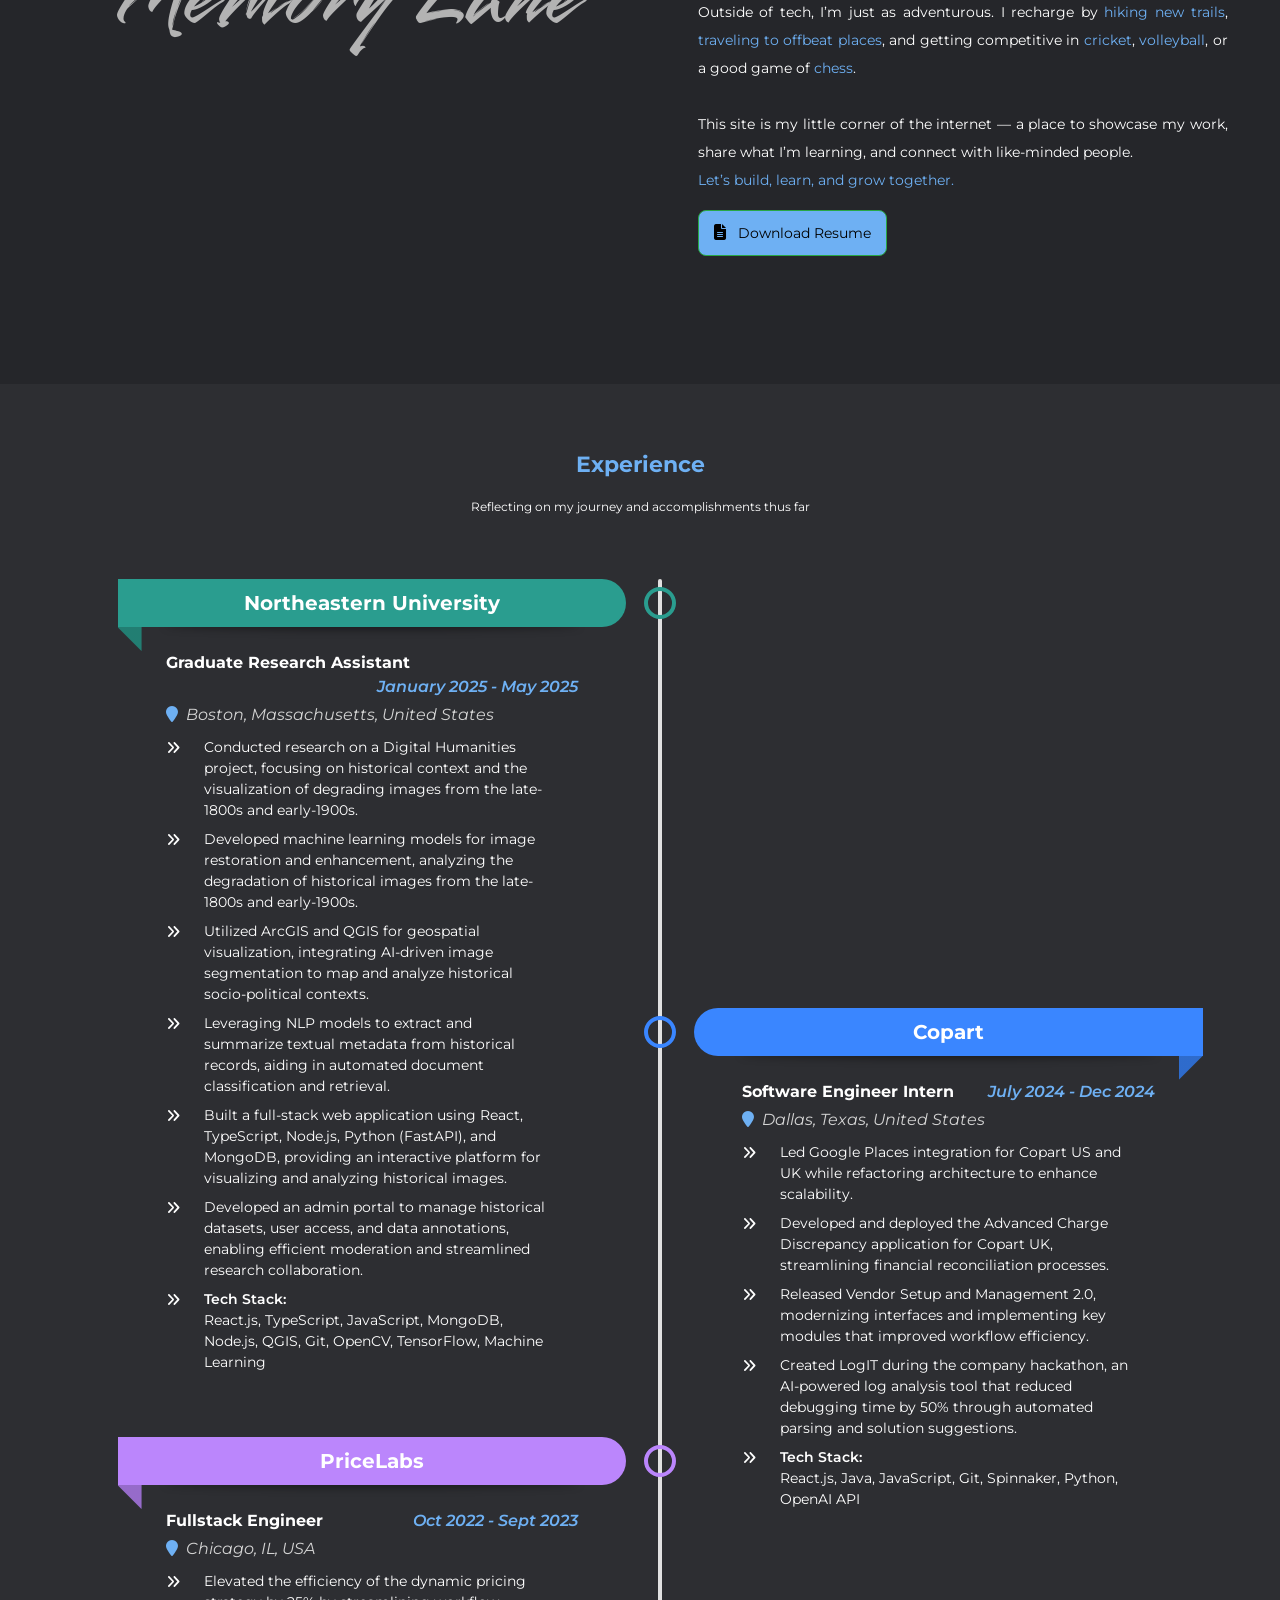
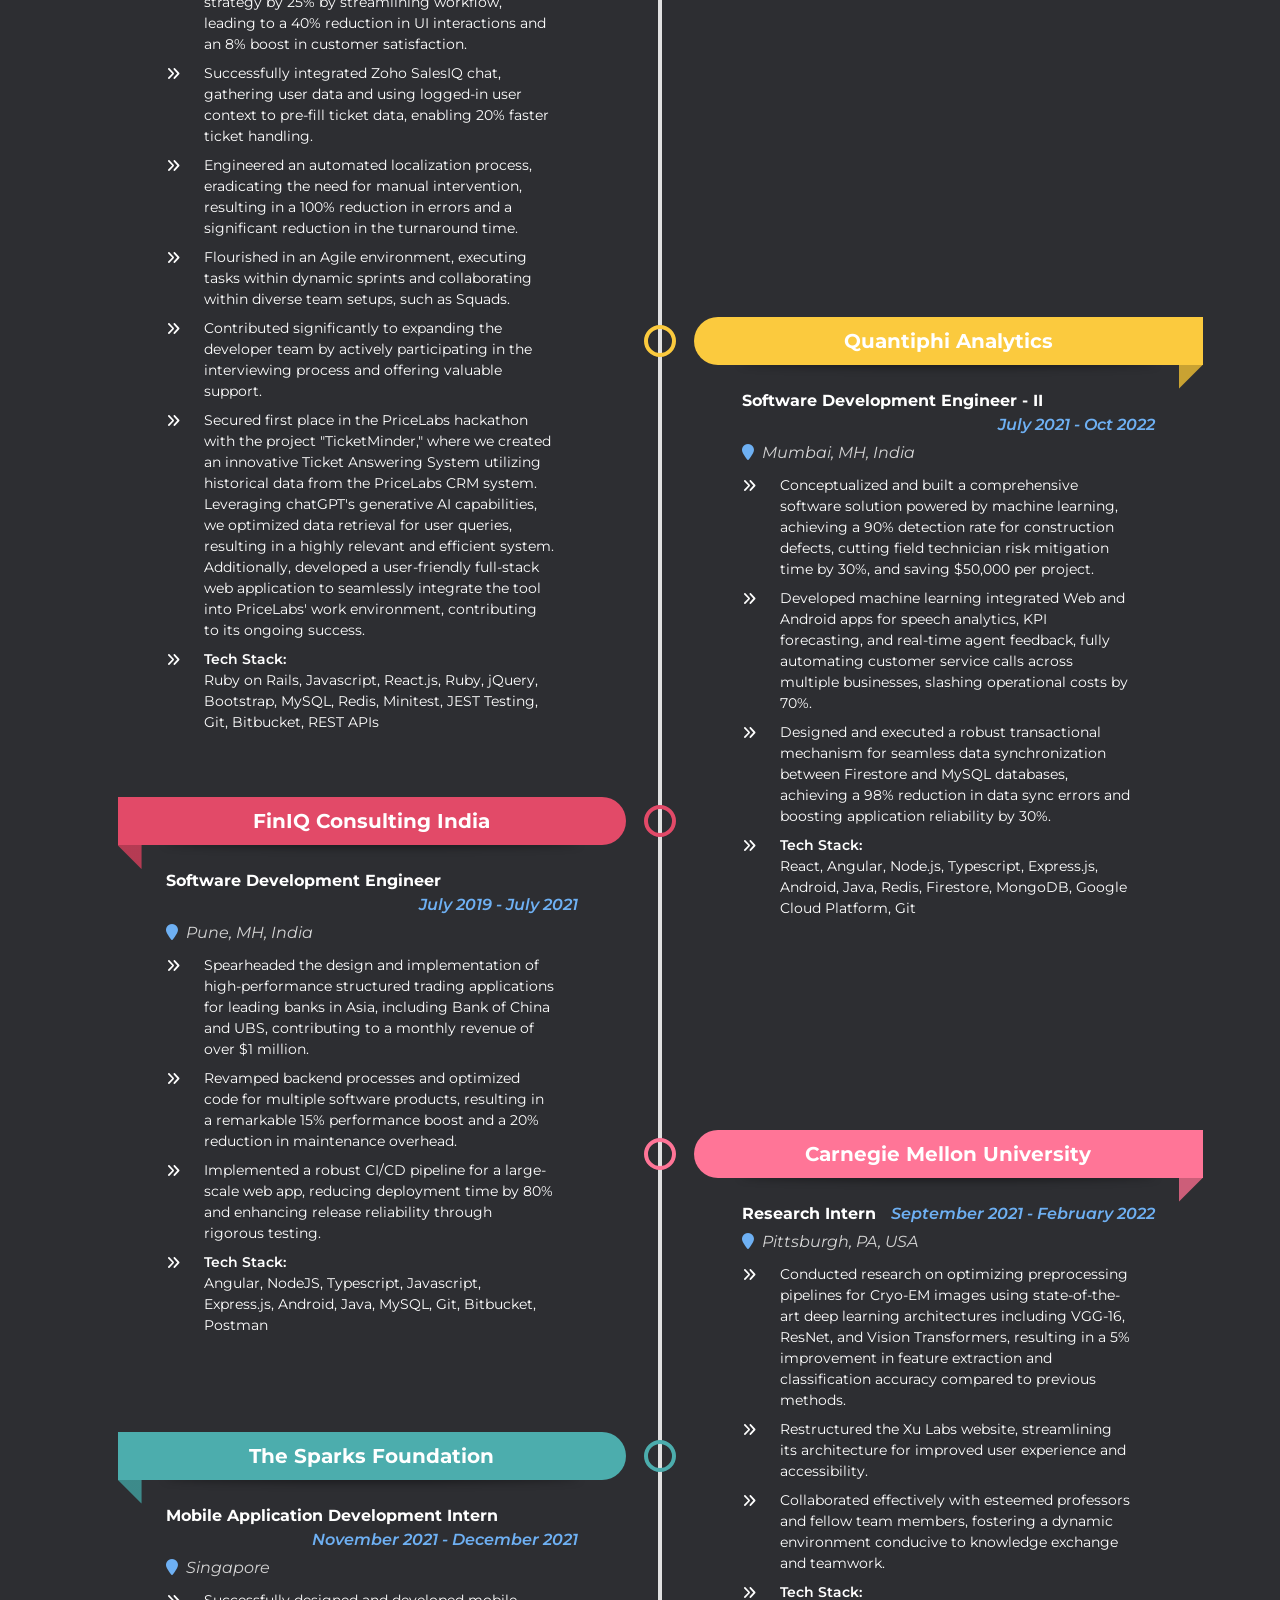
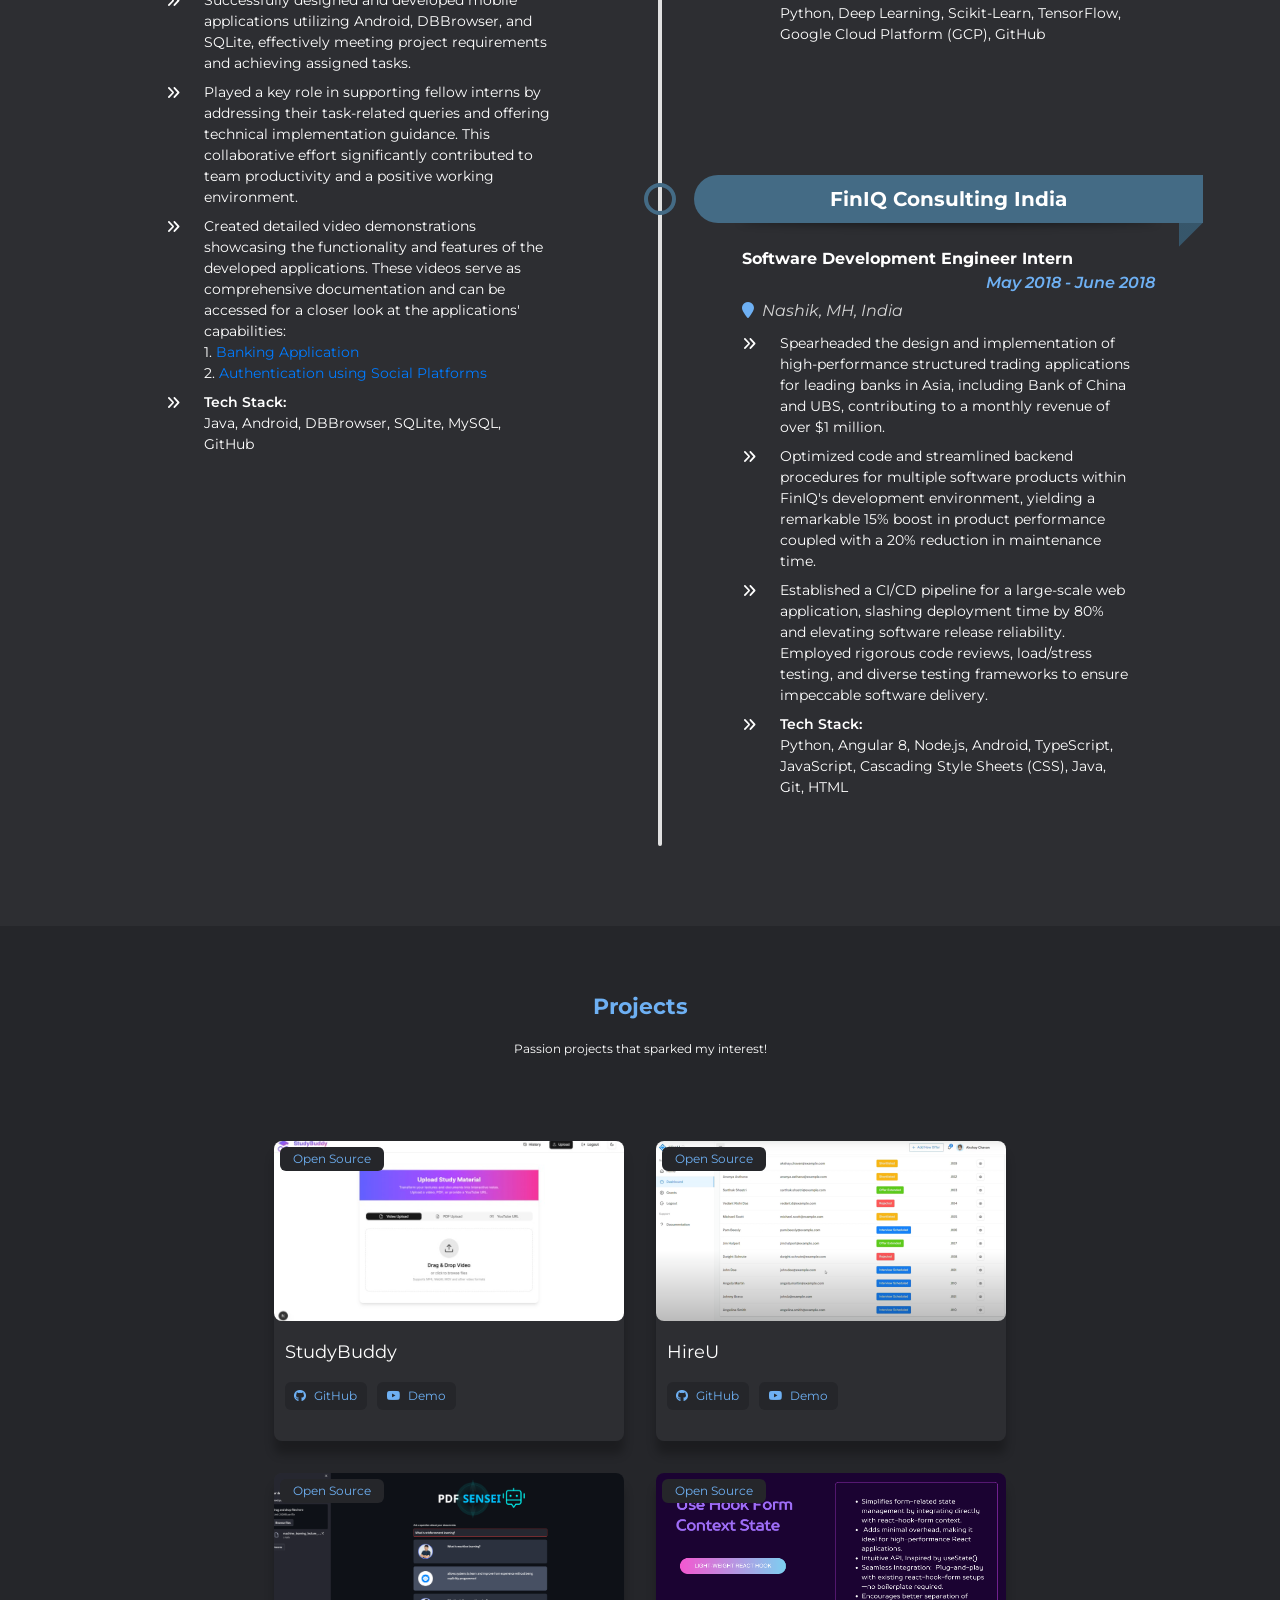
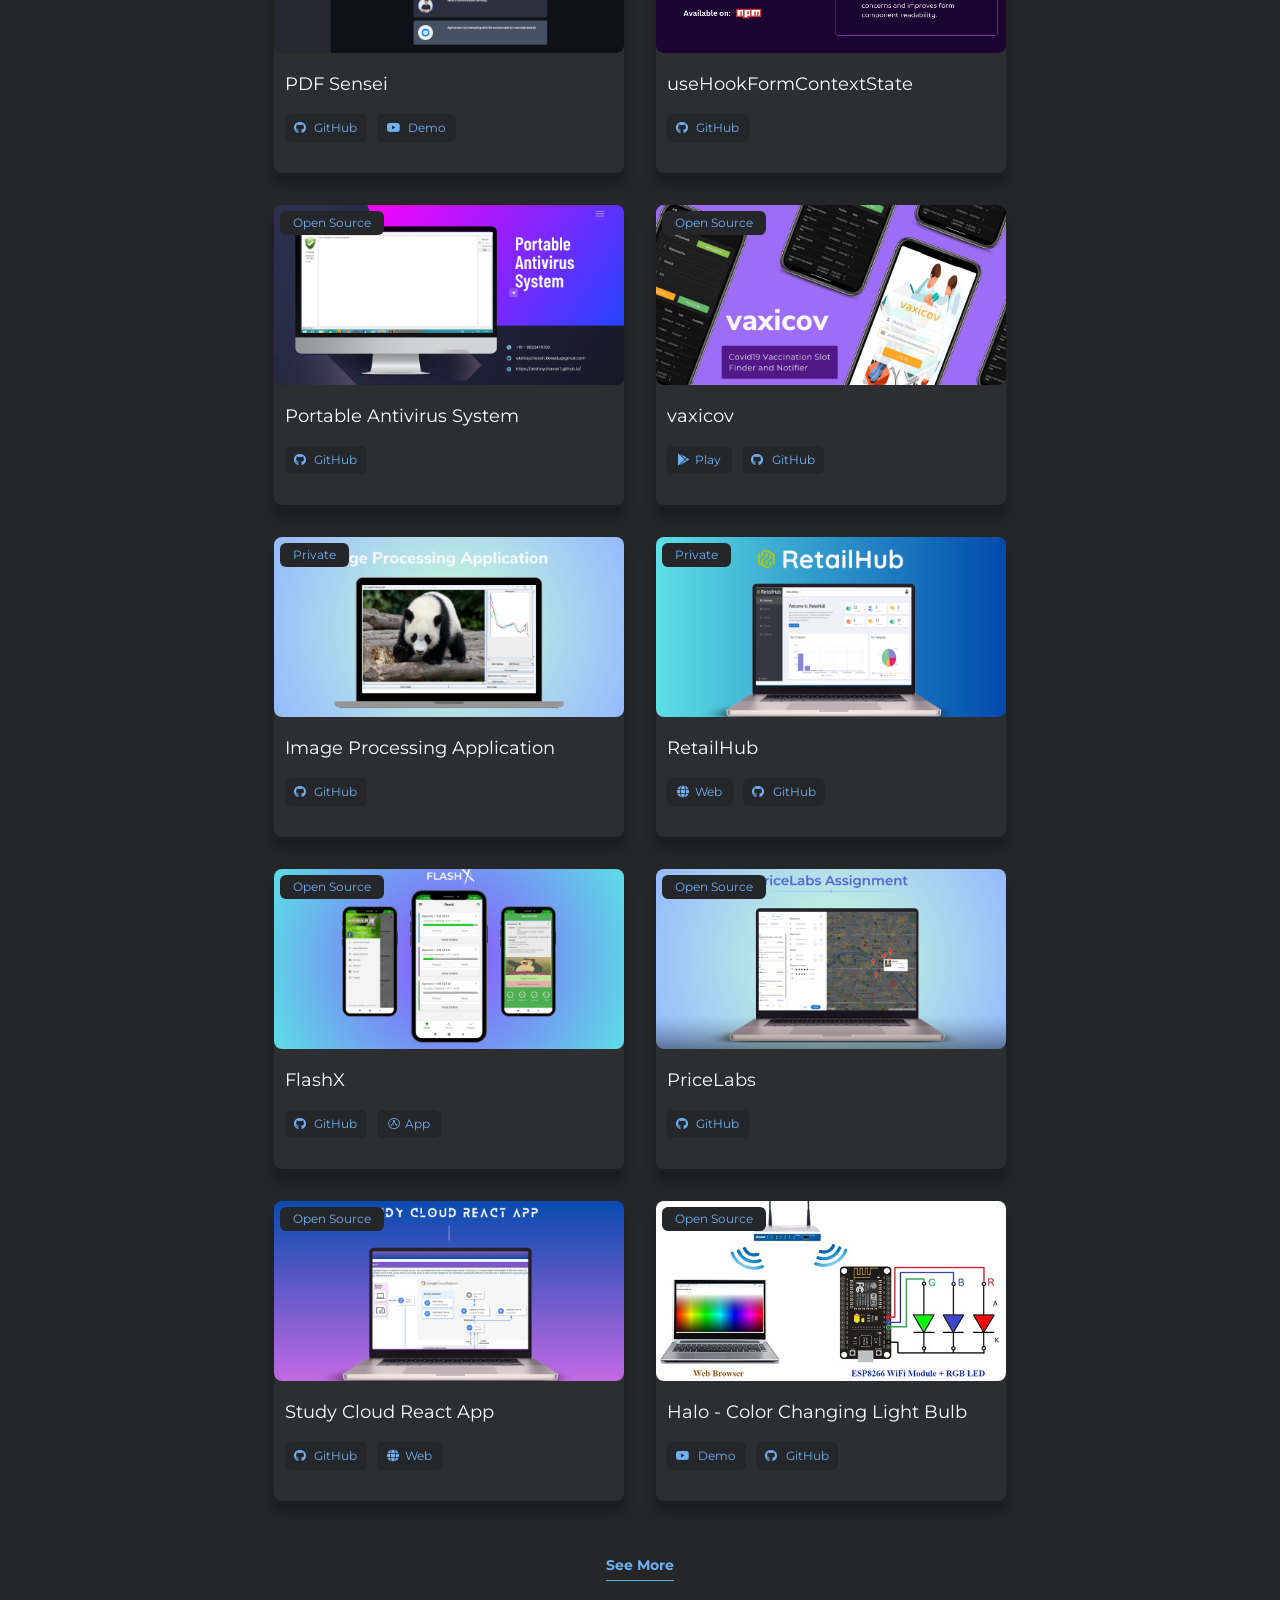
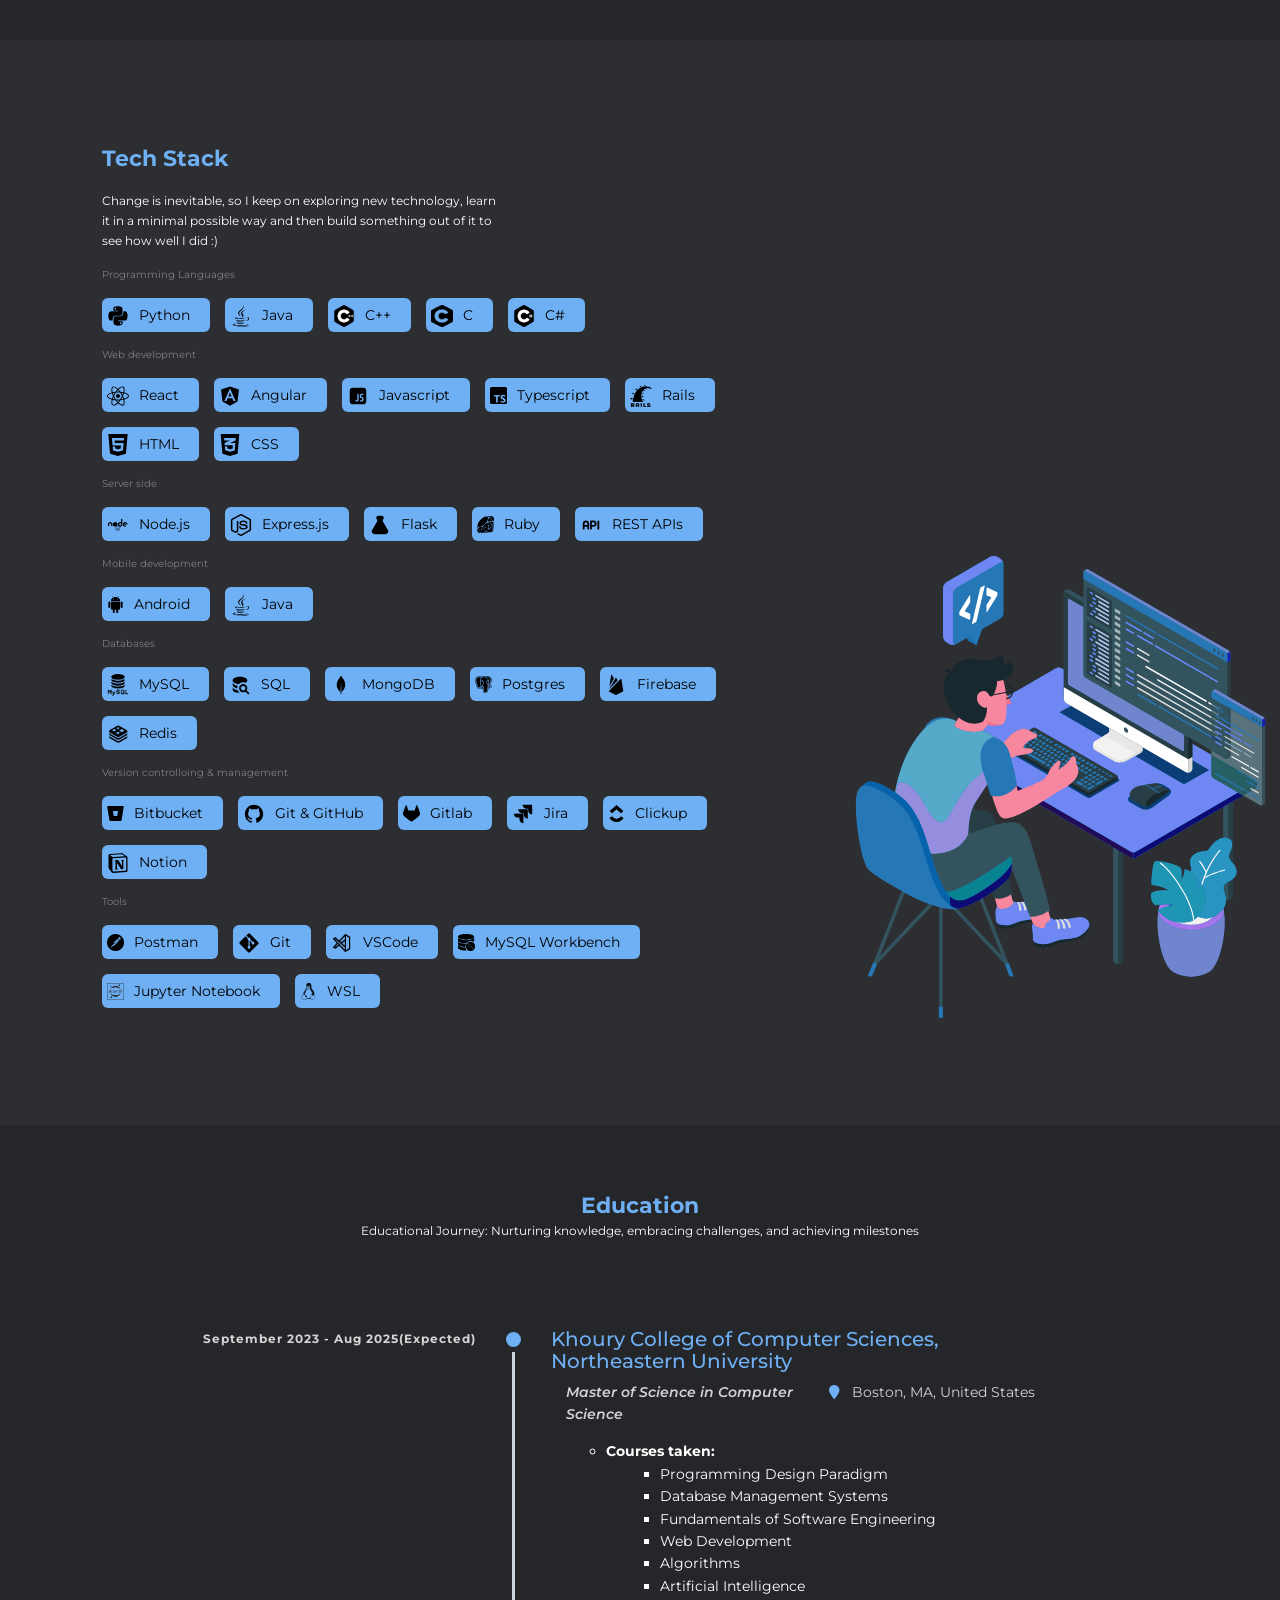
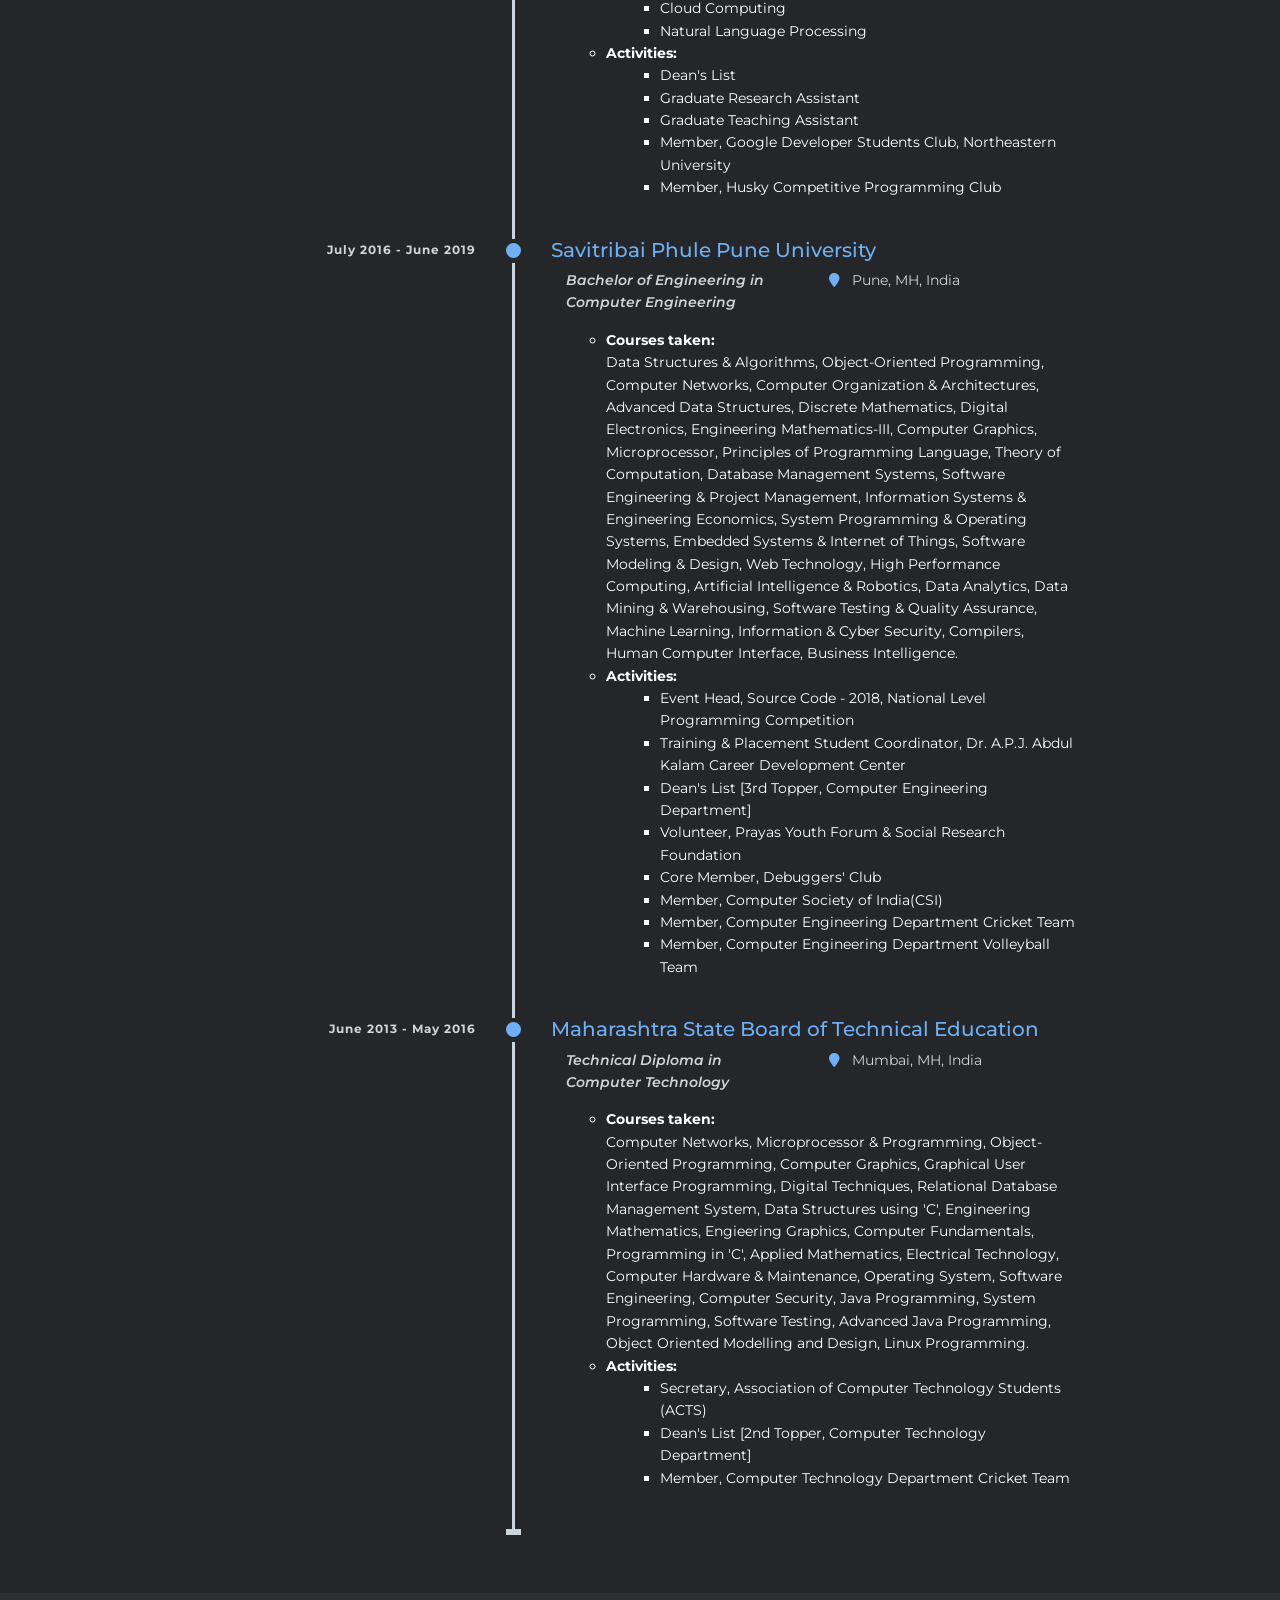
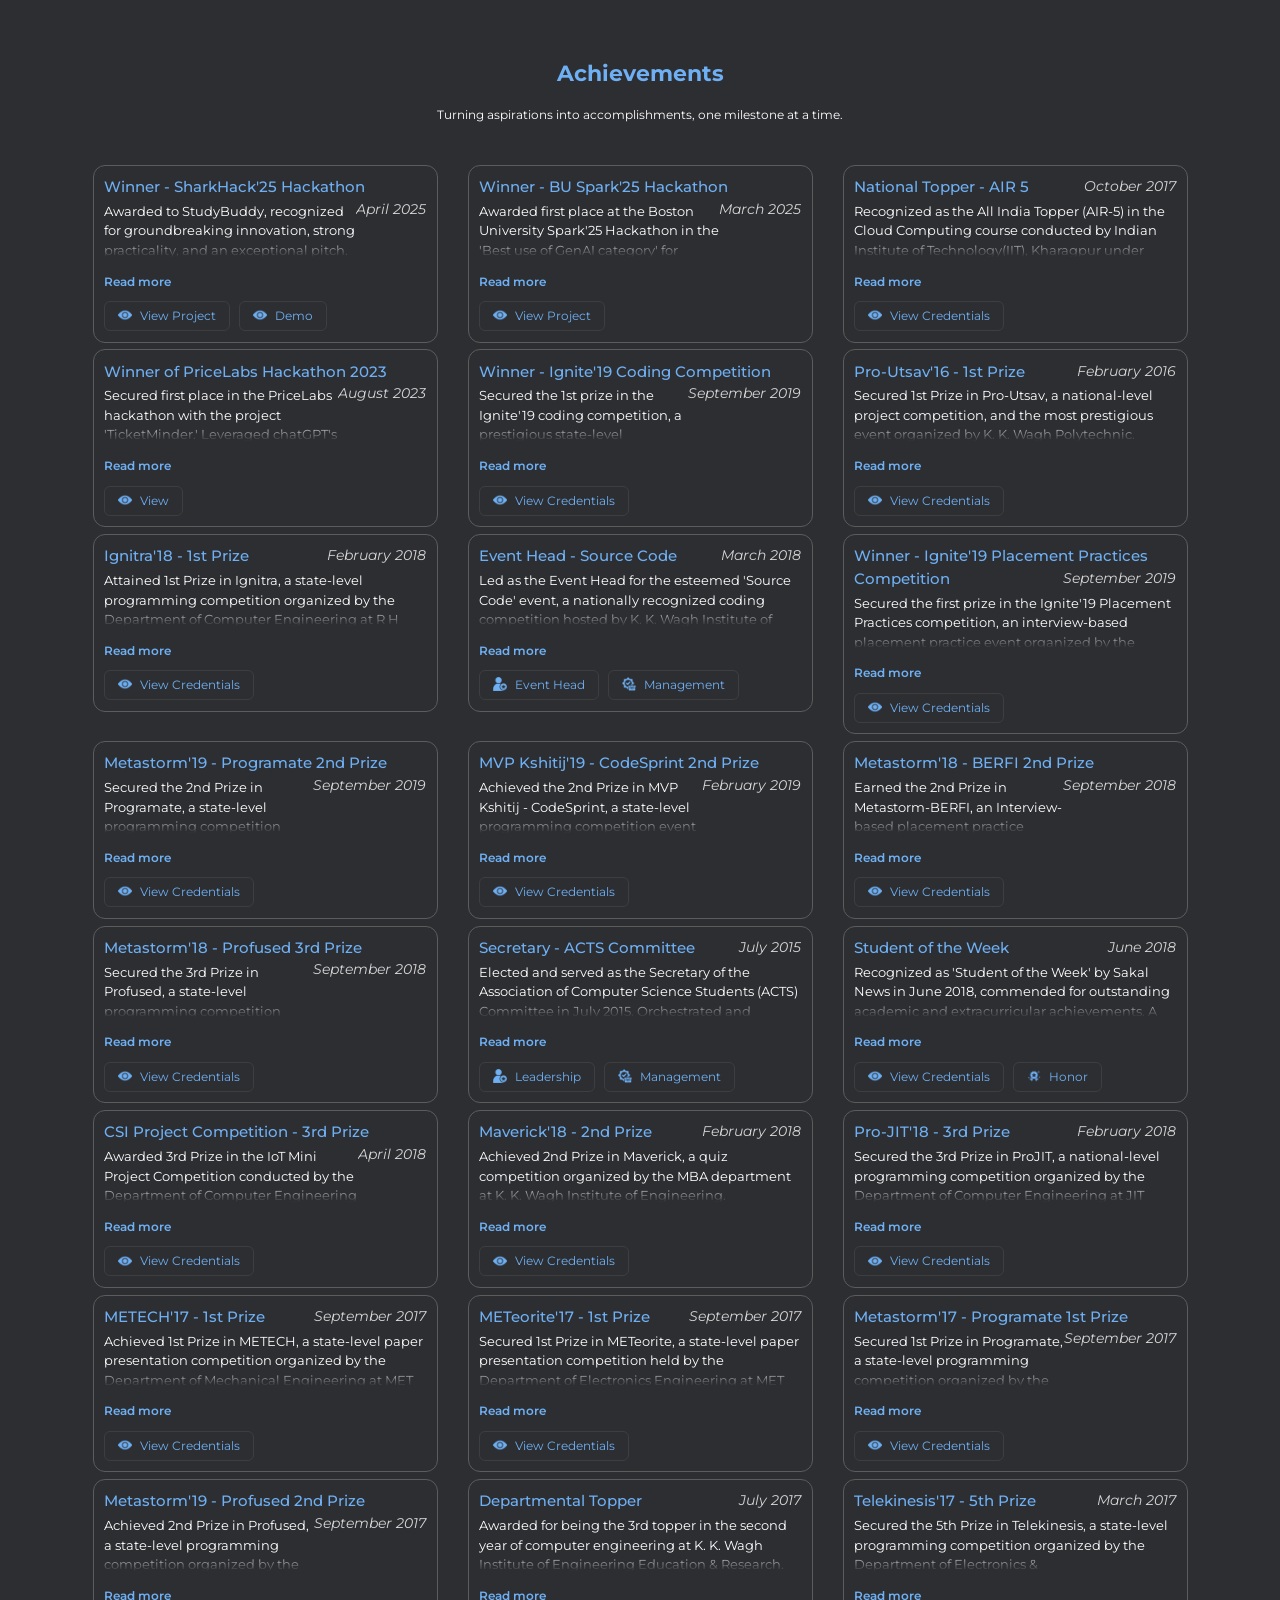
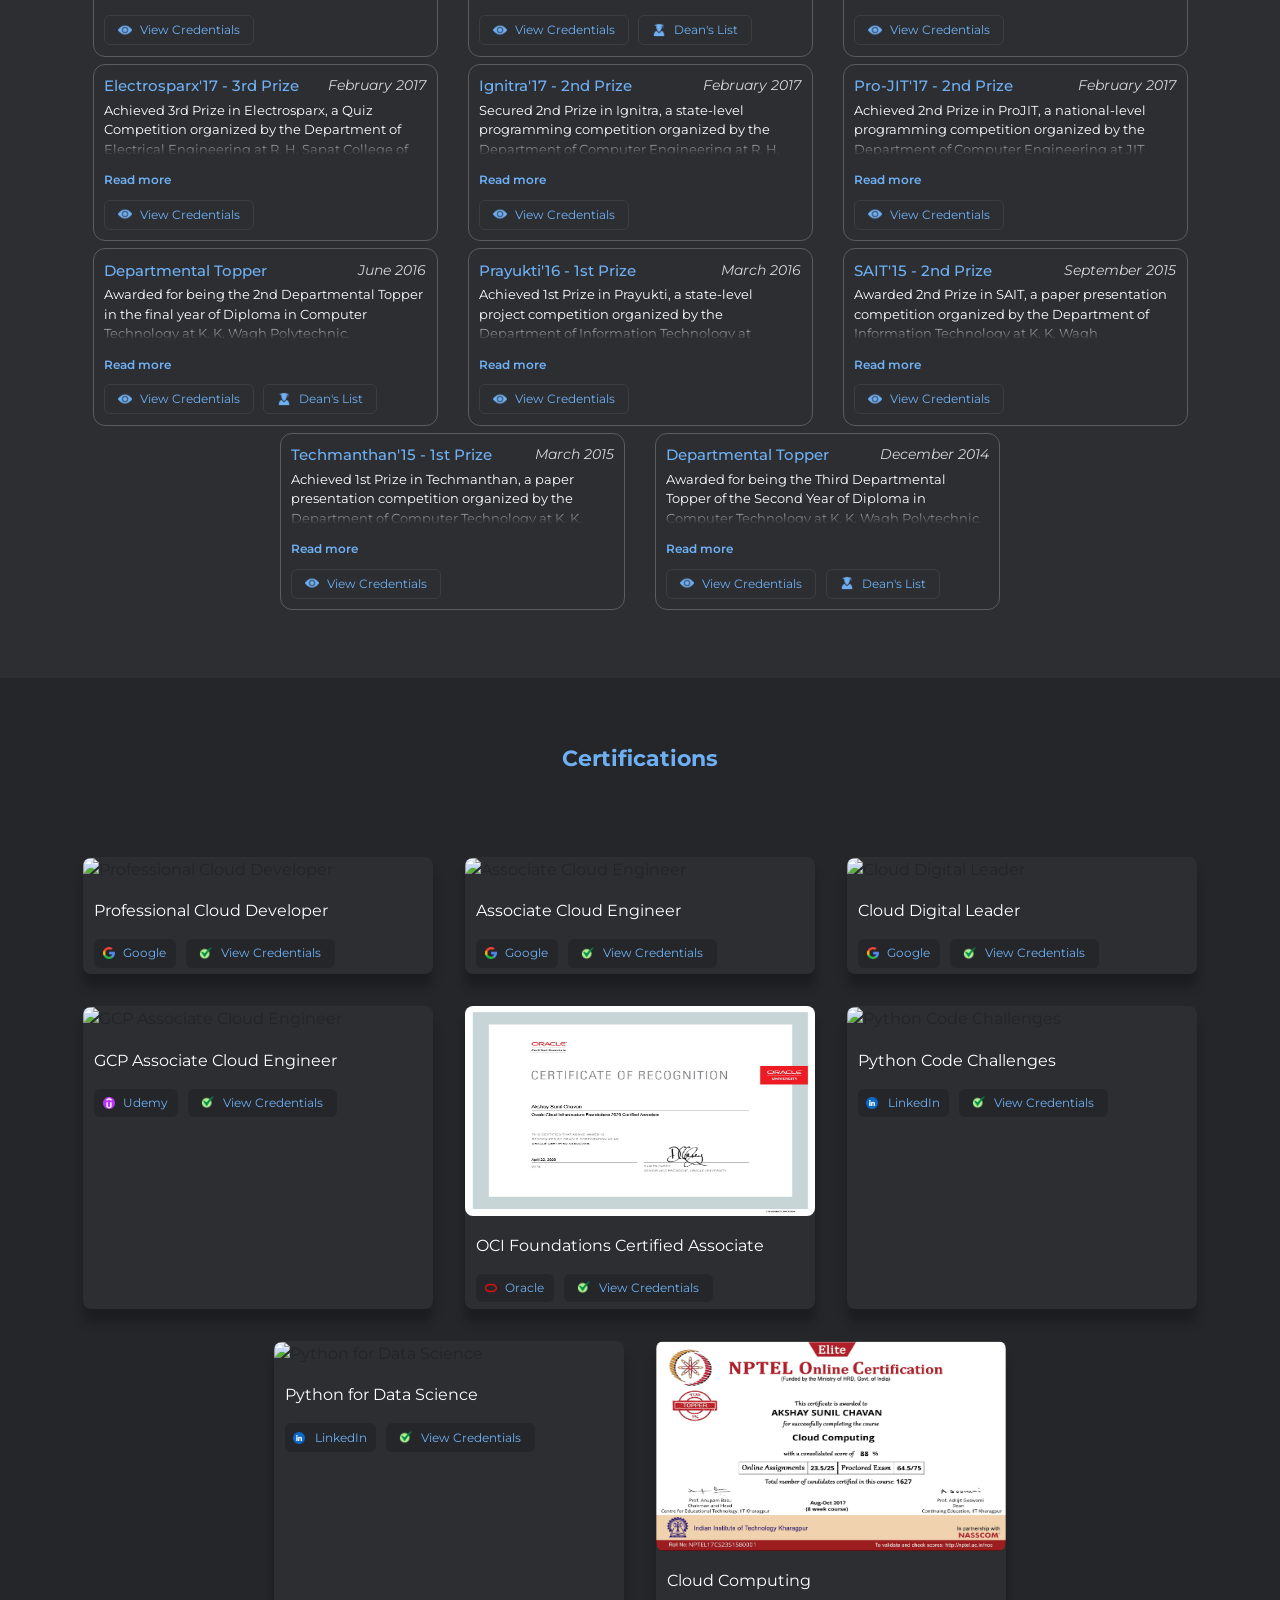
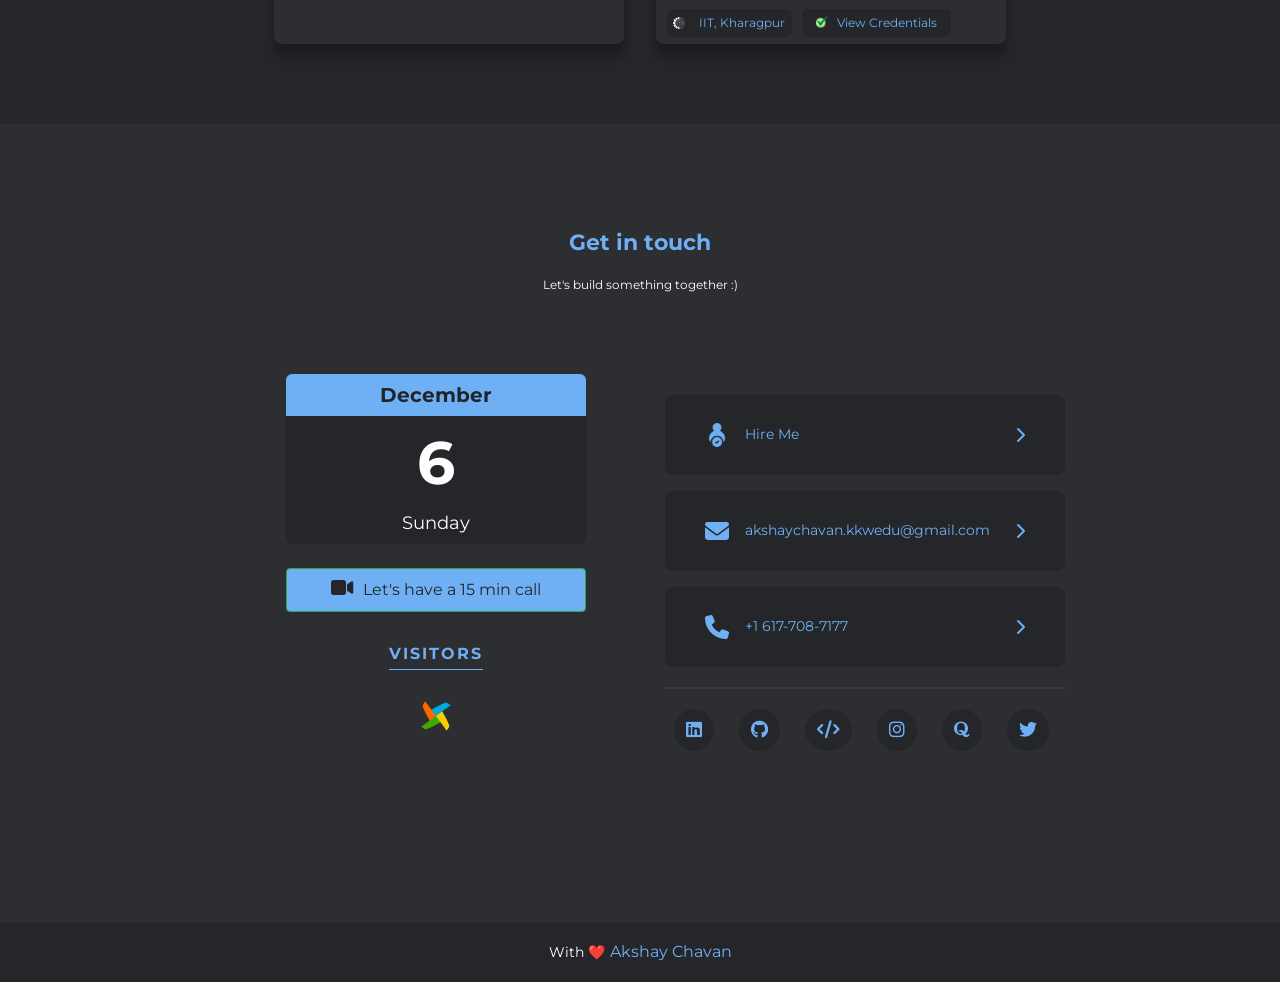
==== commit e5ad3896: "Deploying to gh-pages from @ akshaychavan7/AkshayChavan7.github.io@bf41b65f404339e10ef7bdb23b9ba9bb7" ====
--- a/index.html
+++ b/index.html
@@ -2,7 +2,7 @@
 <html>
   <head>
     <!-- base URL configuration -->
-    <base href="/AkshayChavan7.github.io/" />
+    <base href="/" />
     
     <!-- mobile responsiveness -->
     <meta charset="utf-8" />
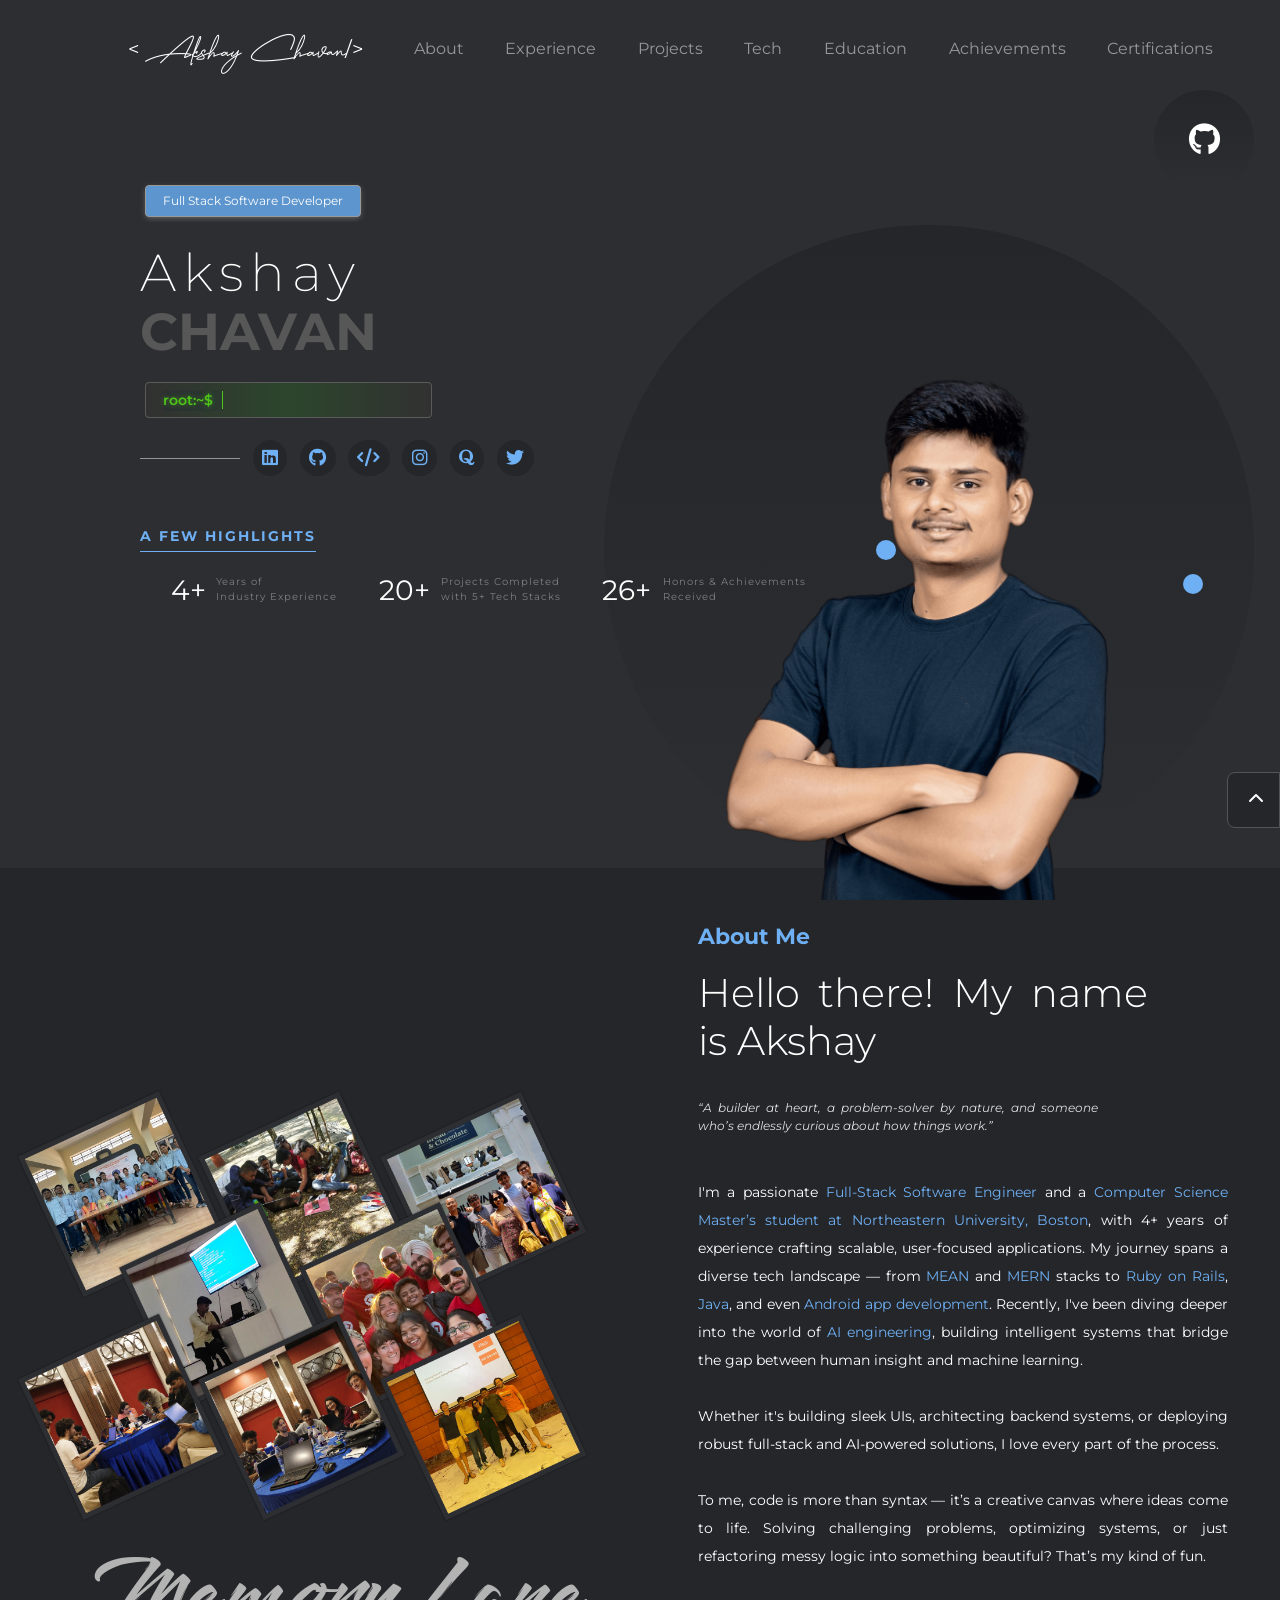
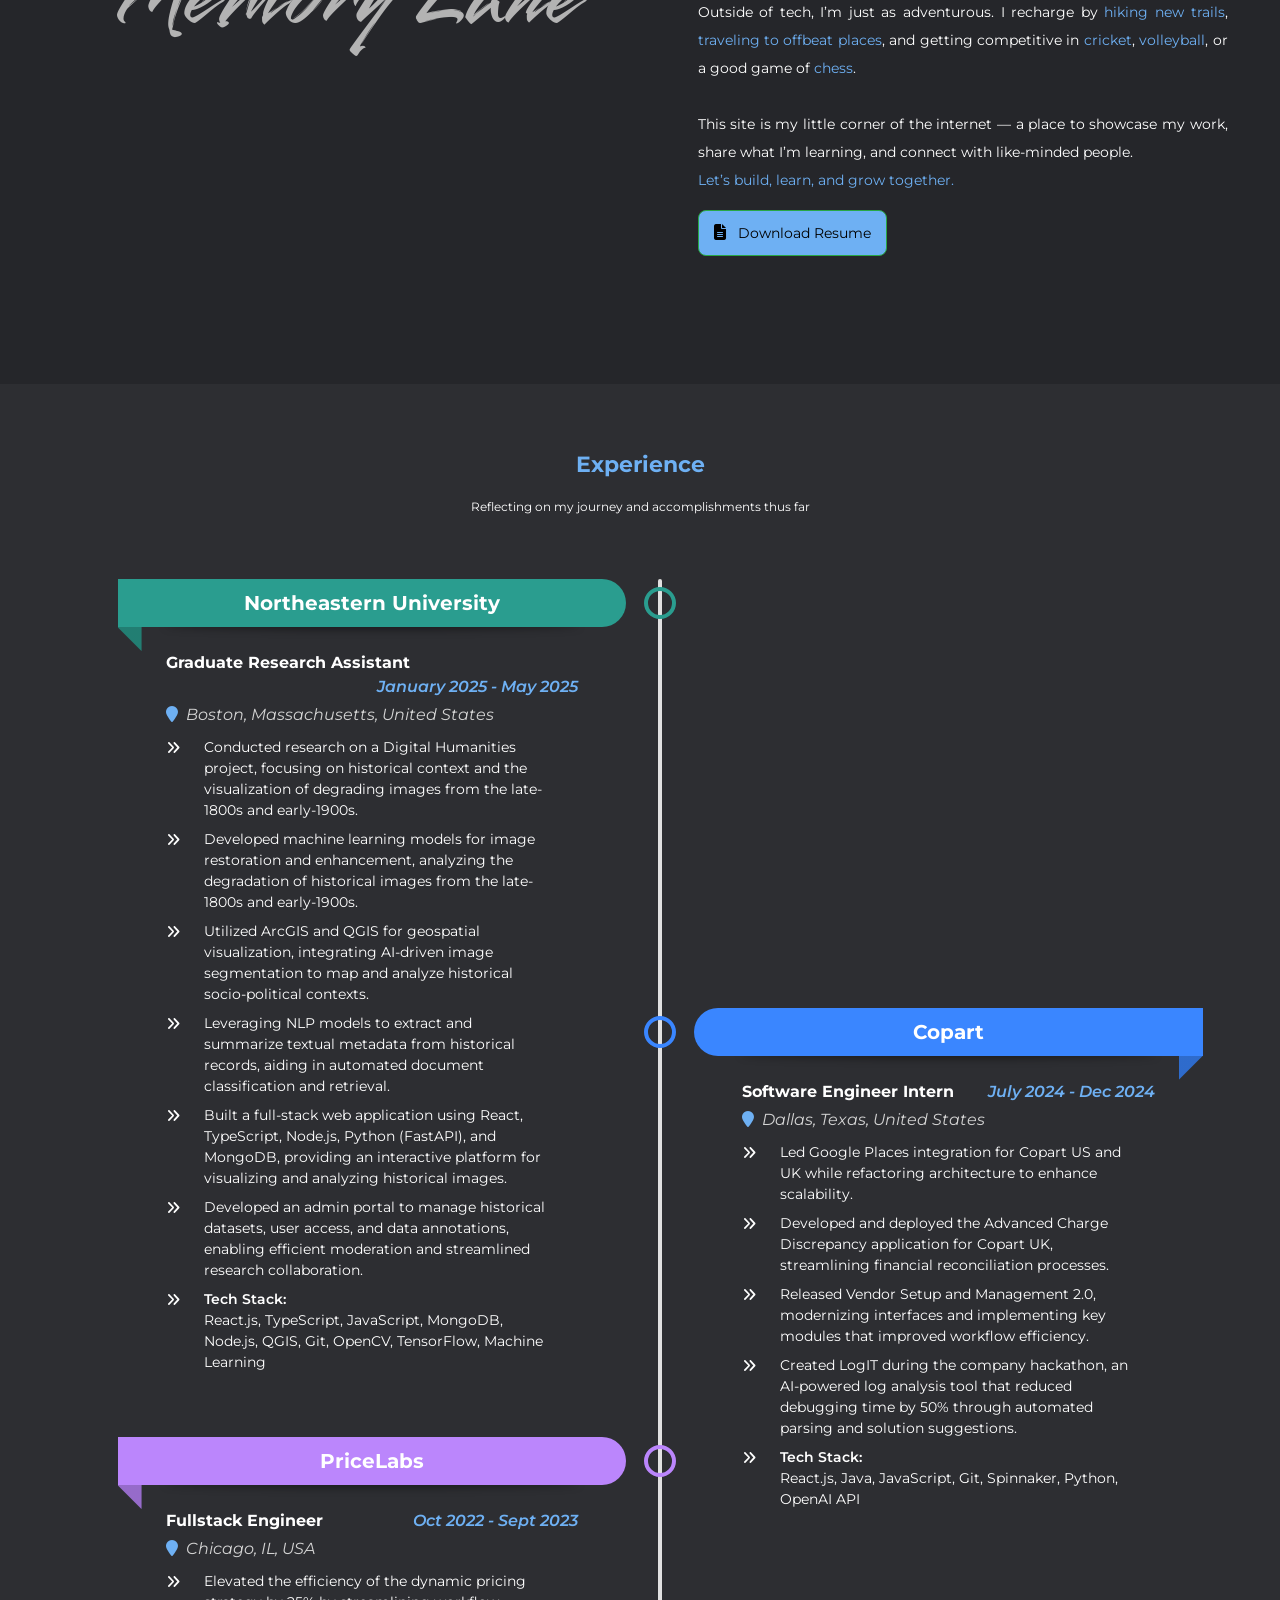
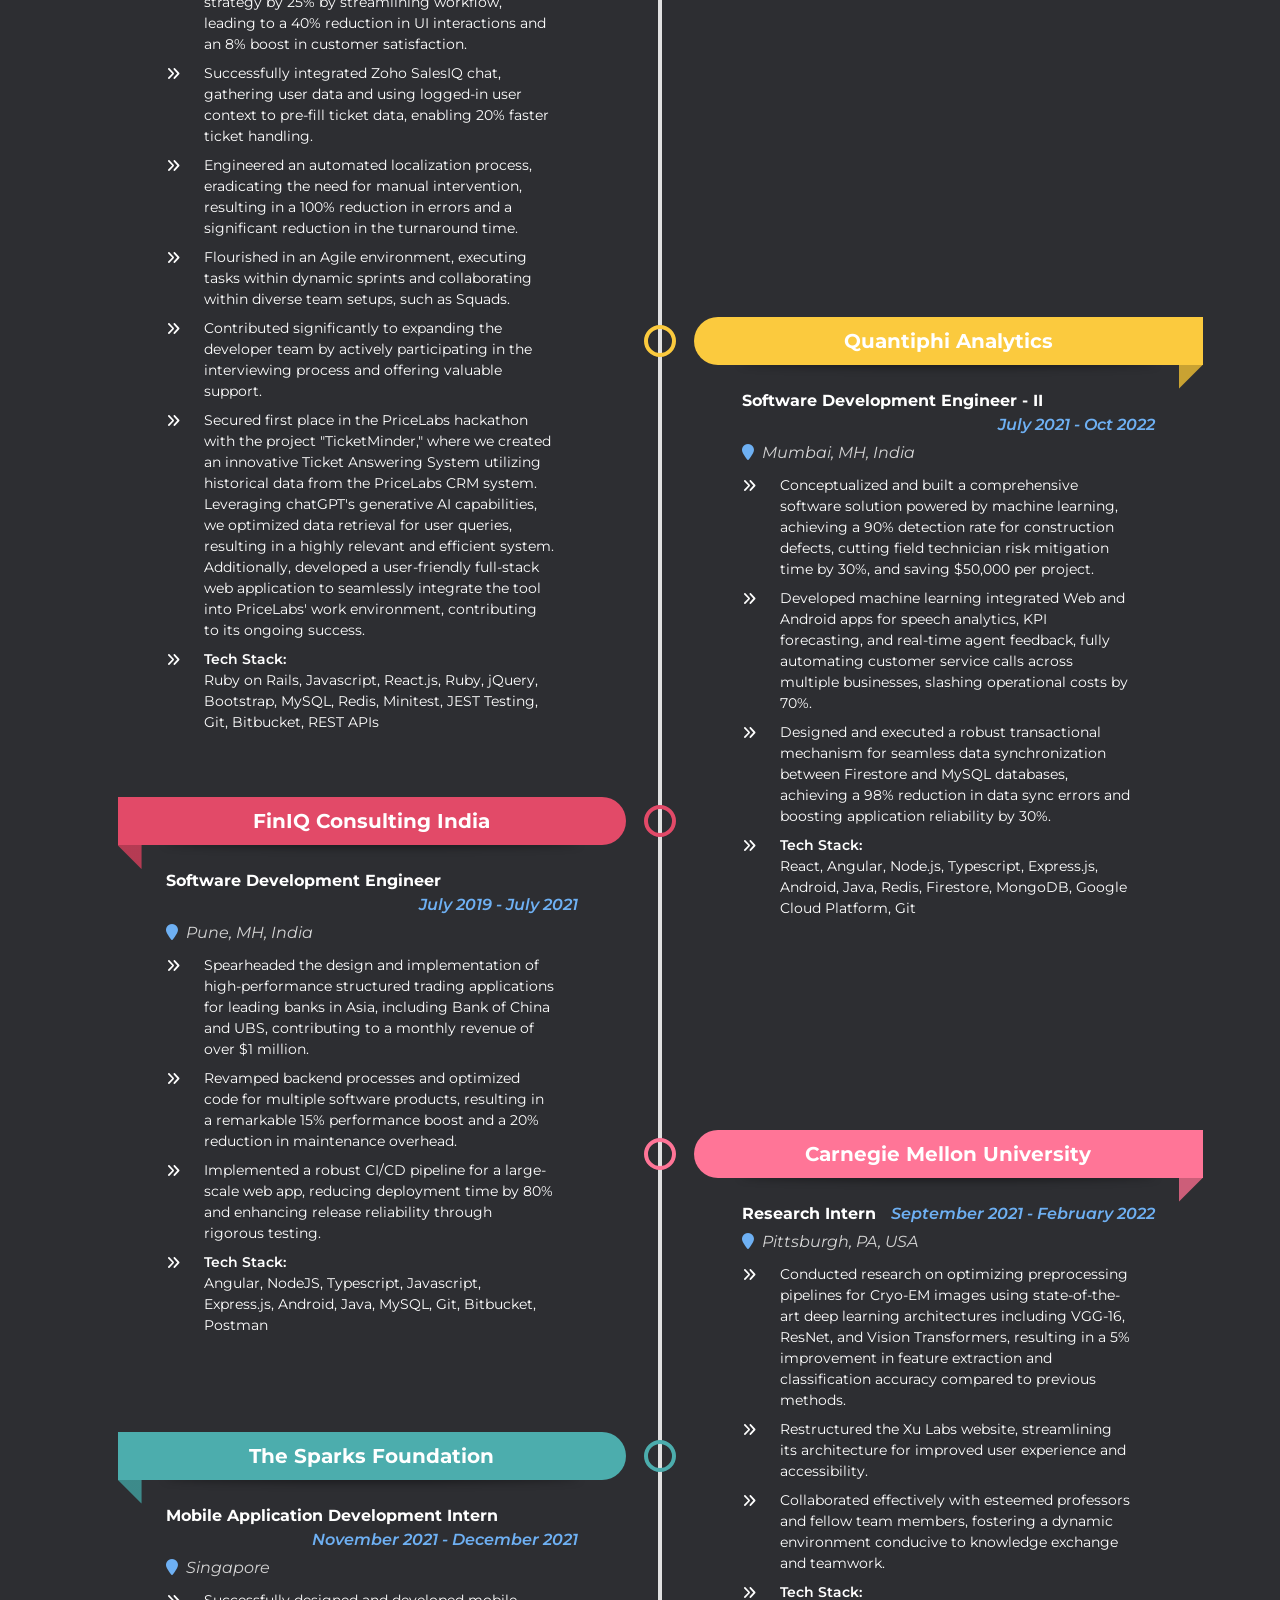
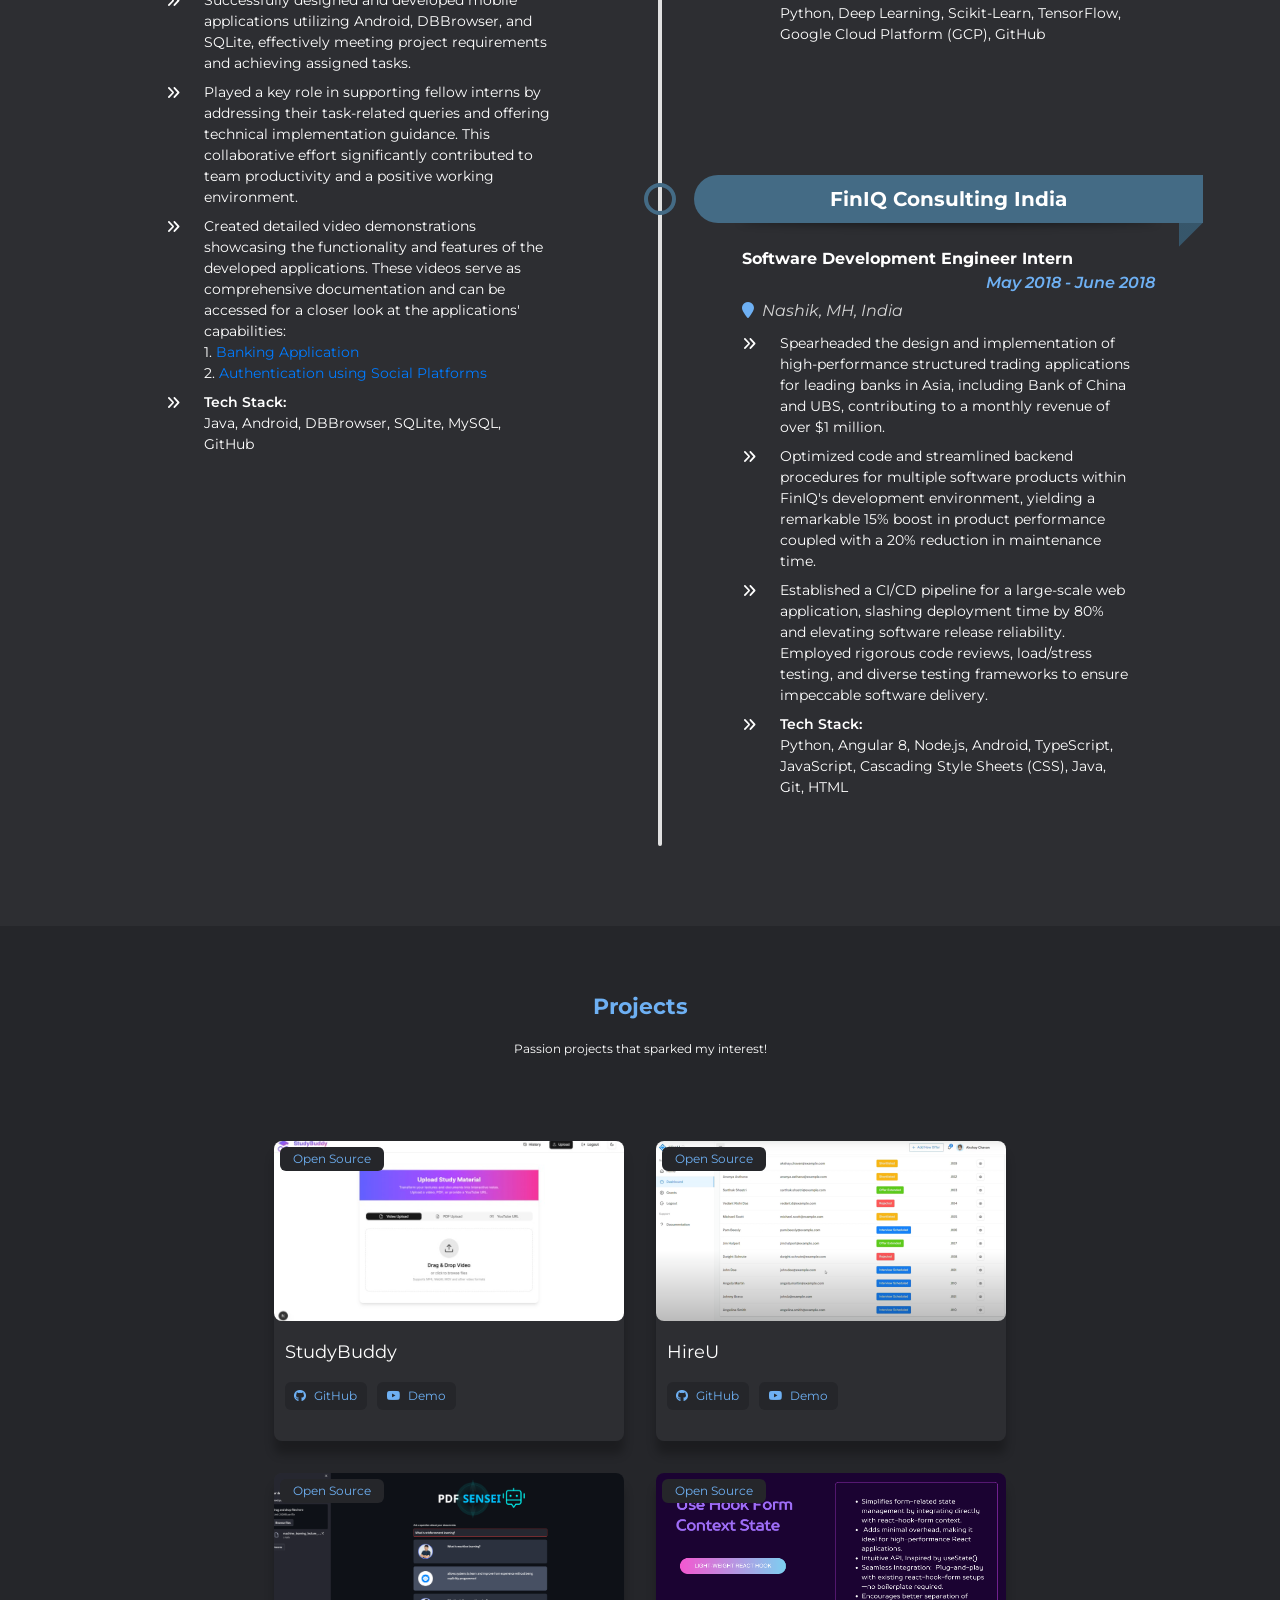
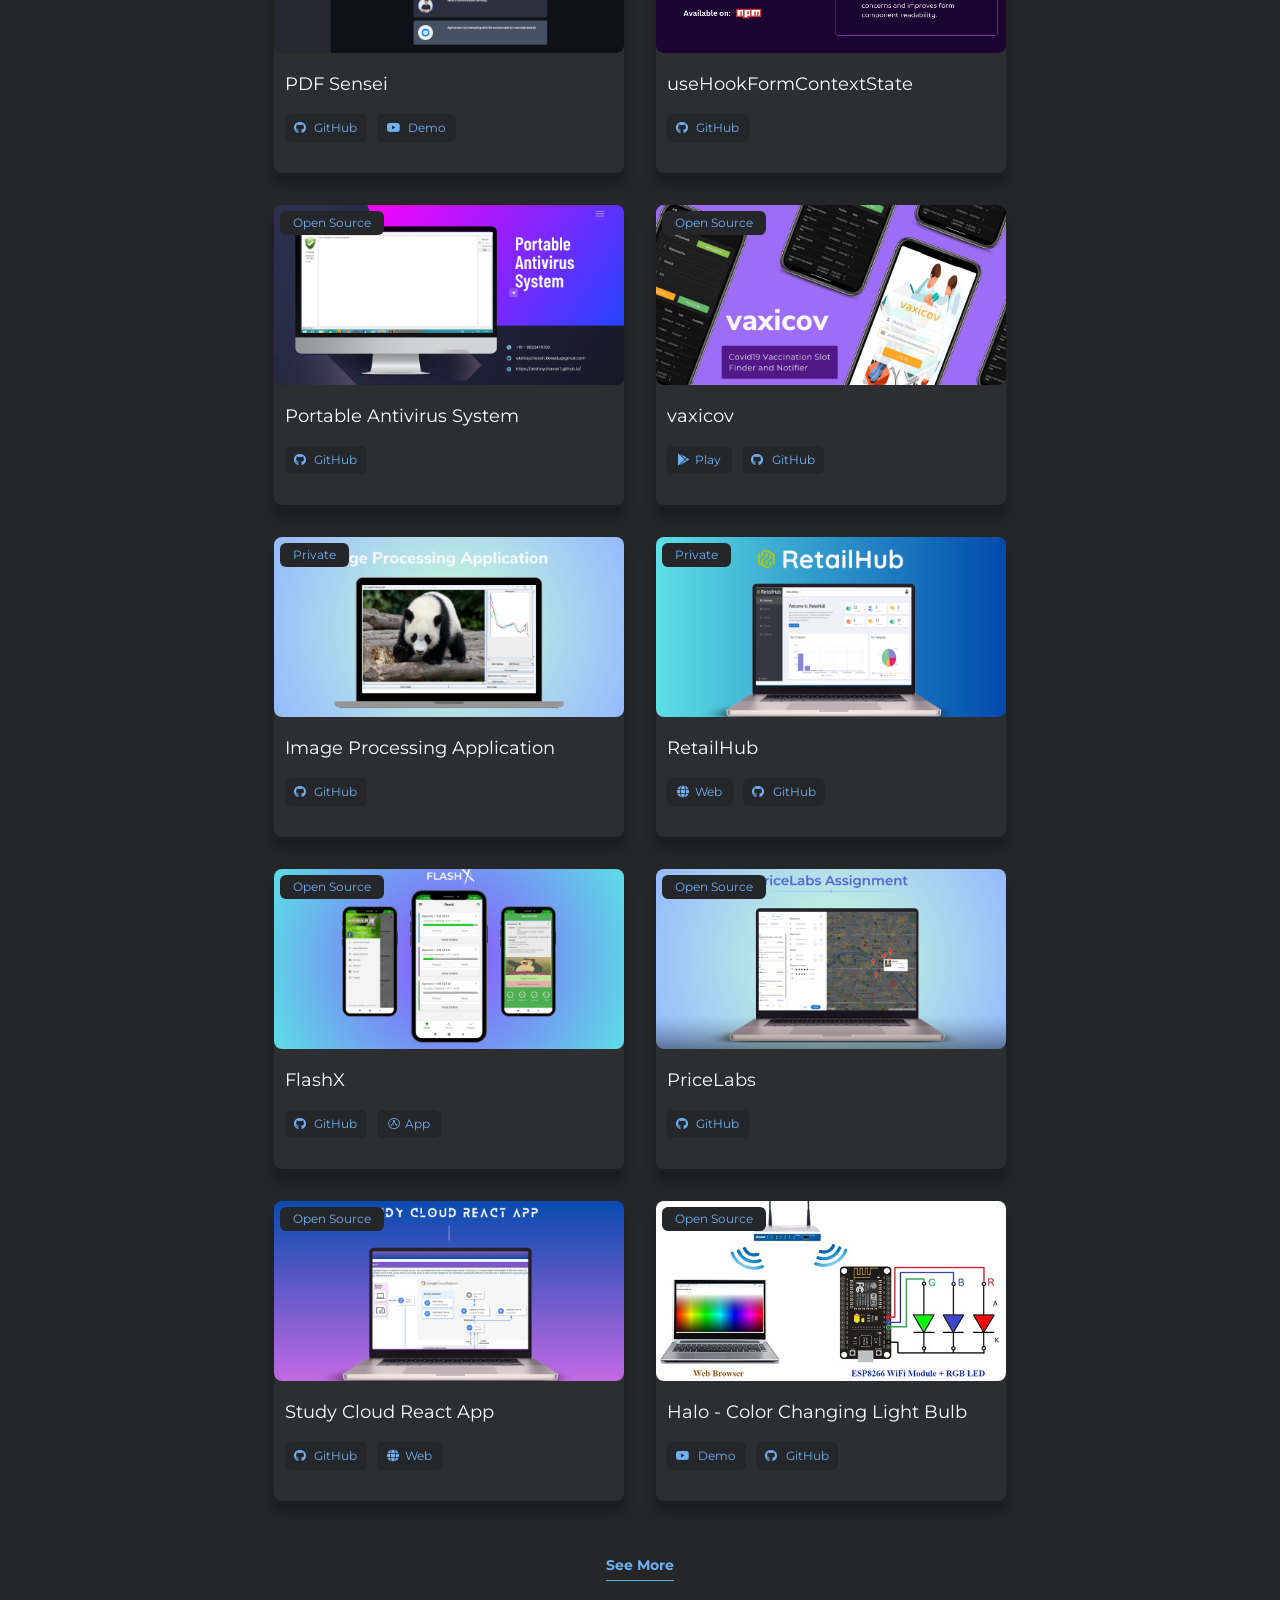
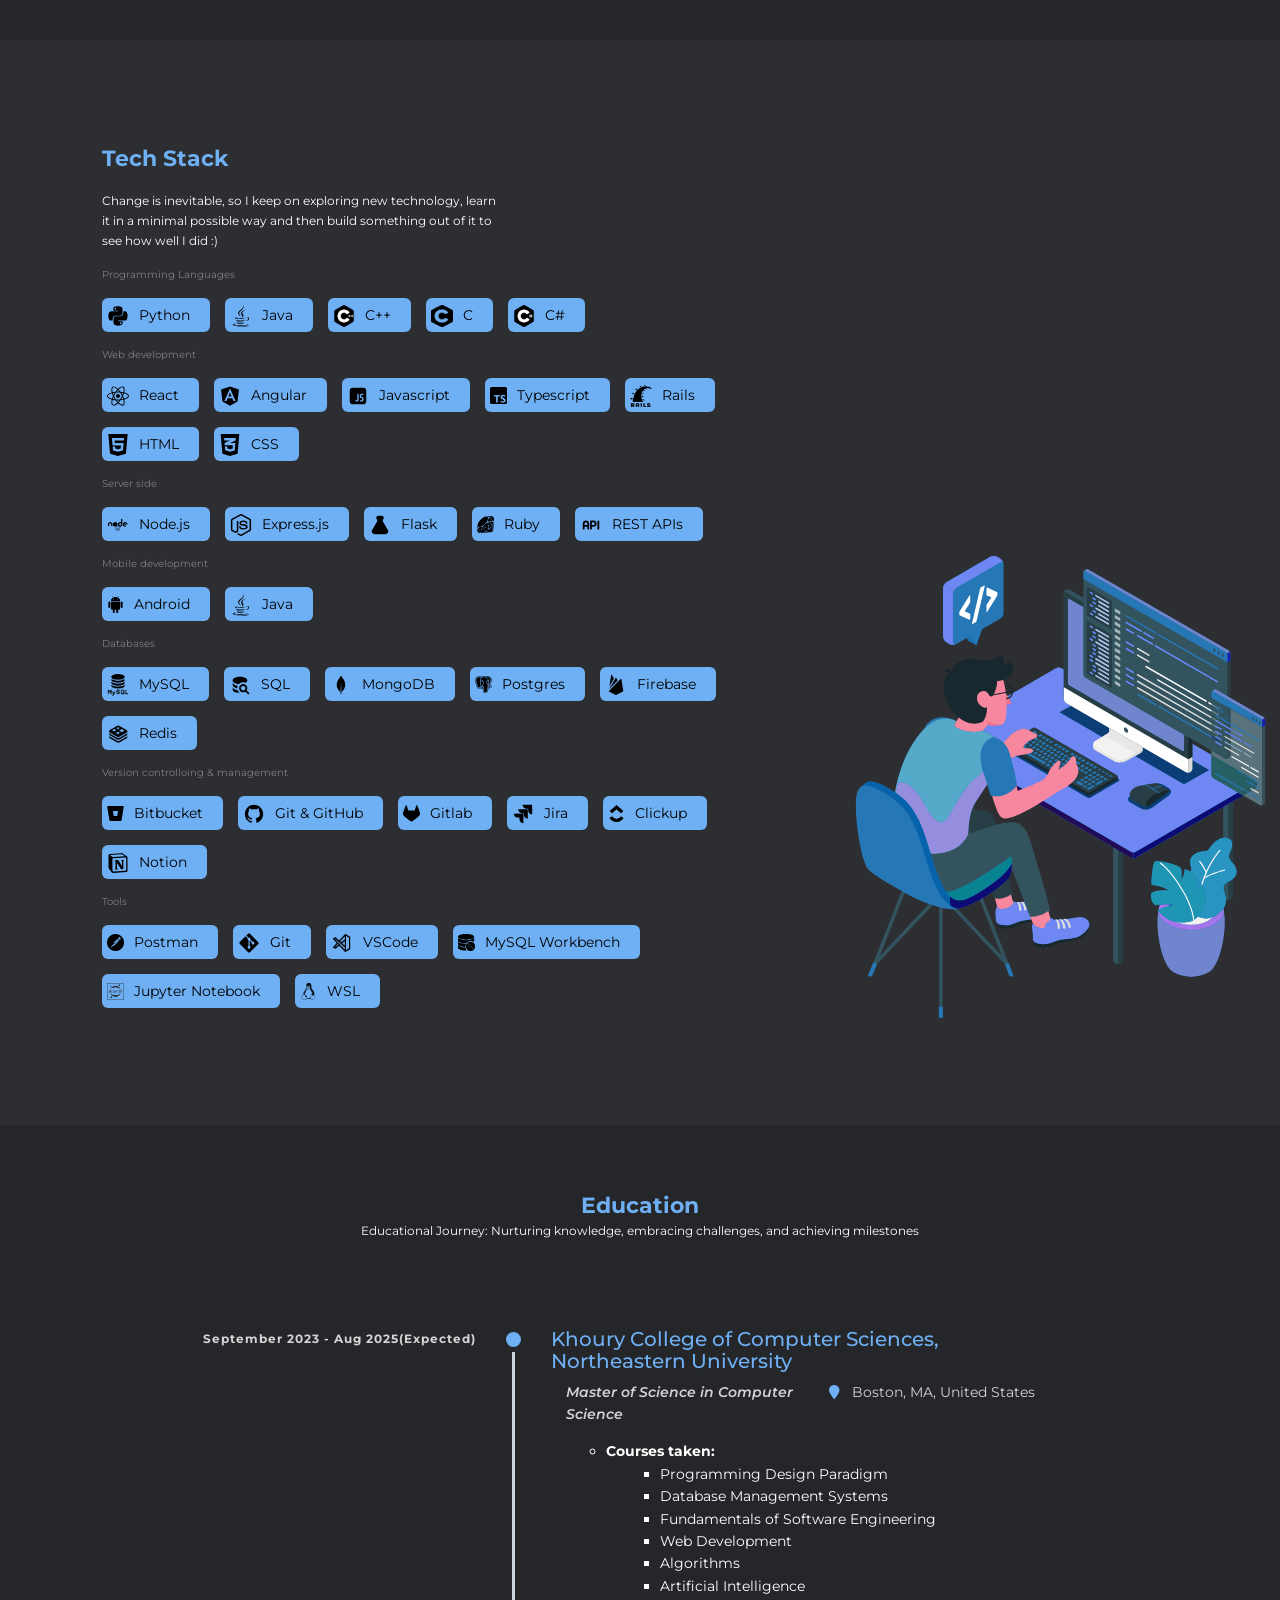
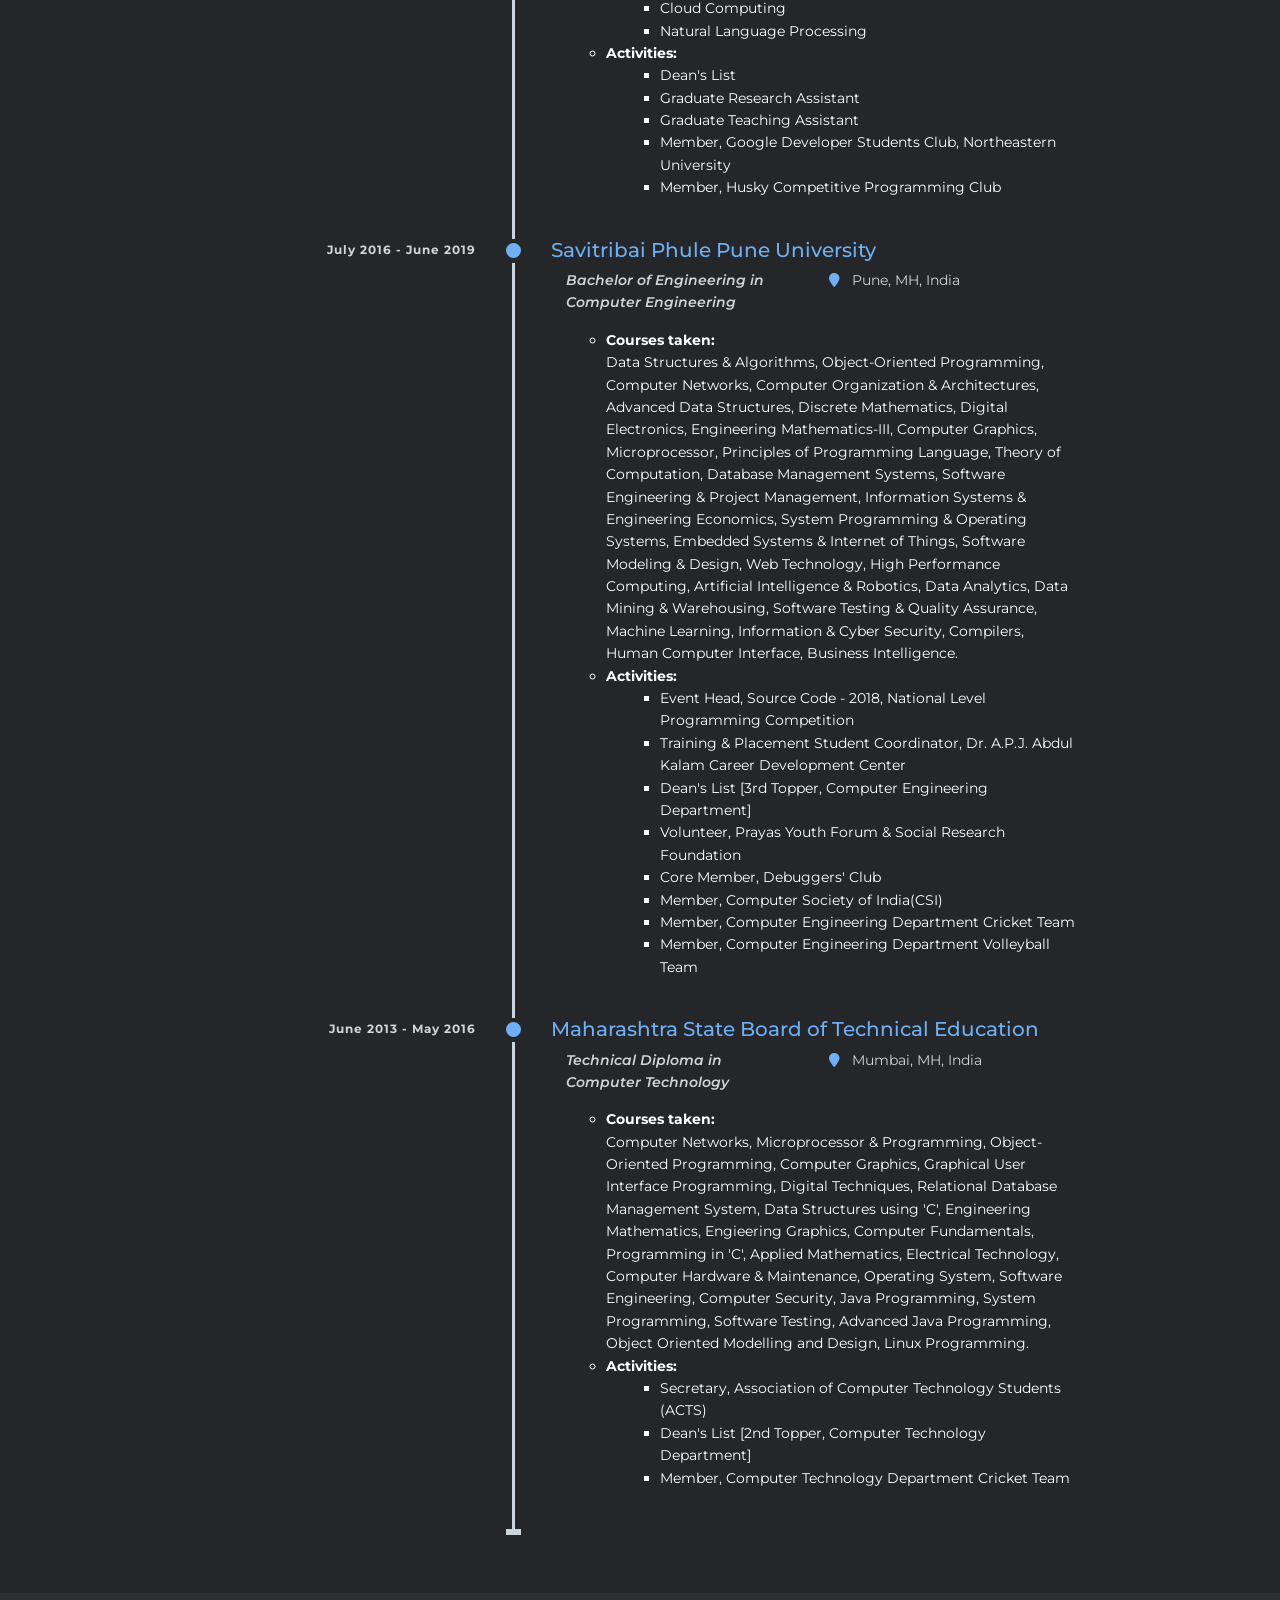
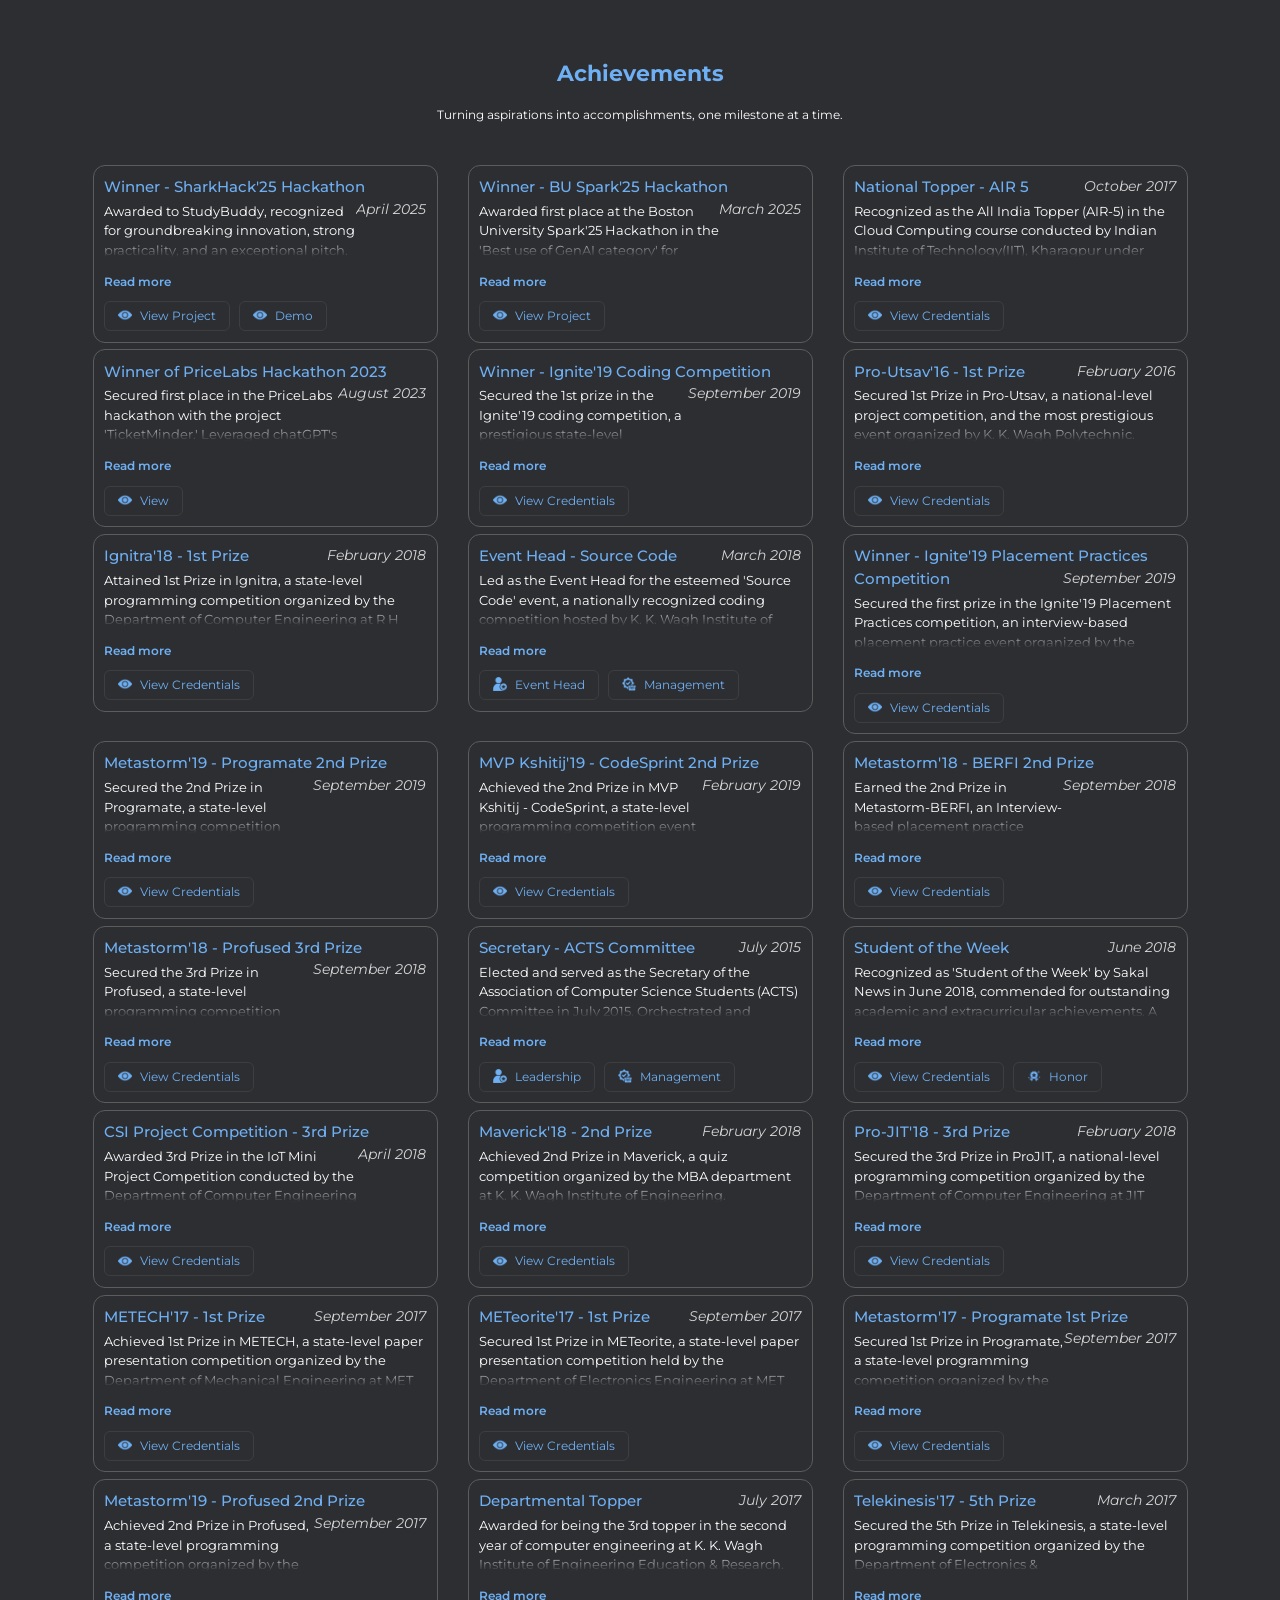
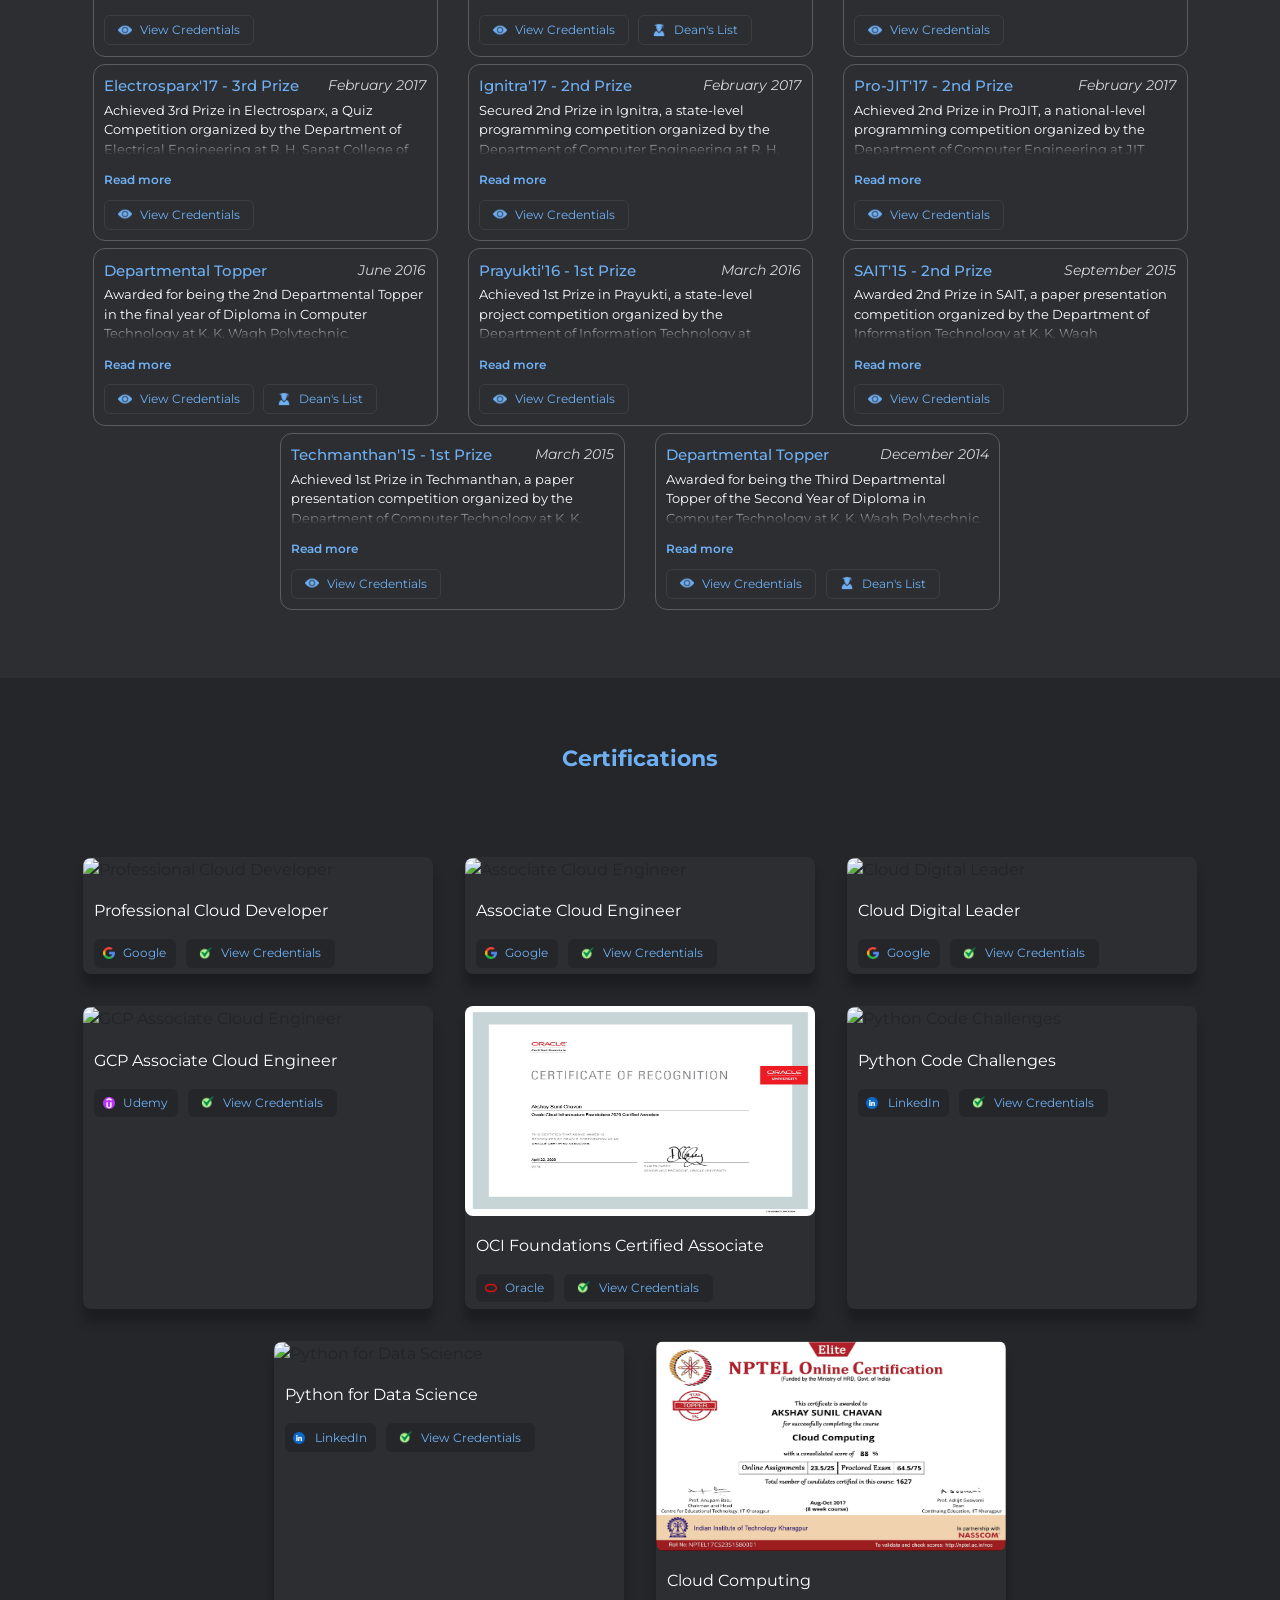
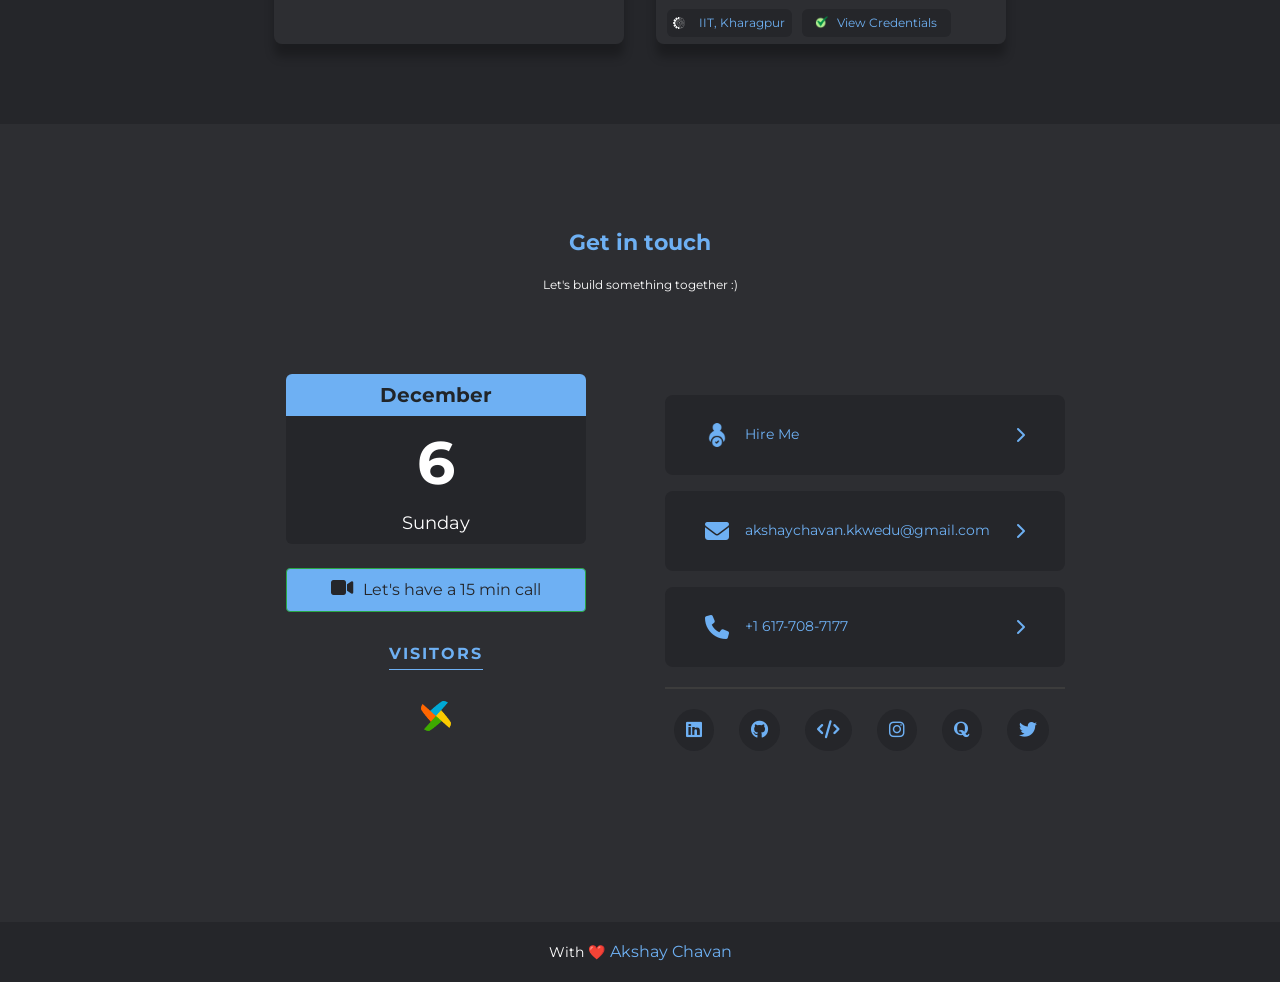
==== commit db3f3a45: "Deploying to gh-pages from @ akshaychavan7/AkshayChavan7.github.io@780aeec67e6c28c32514f0677a4374153" ====
--- a/index.html
+++ b/index.html
@@ -1,9 +1,6 @@
 <!DOCTYPE html>
 <html>
   <head>
-    <!-- base URL configuration -->
-    <base href="/" />
-    
     <!-- mobile responsiveness -->
     <meta charset="utf-8" />
     <meta
@@ -253,7 +250,7 @@
         <h1 id="about-me-heading">Hello there! My name is Akshay</h1>
 
         <p id="about-quote">
-          "A builder at heart, a problem-solver by nature, and someone who's endlessly curious about how things work."
+          “A builder at heart, a problem-solver by nature, and someone who’s endlessly curious about how things work.”
         </p>
 
         <p id="about-me-text"></p>
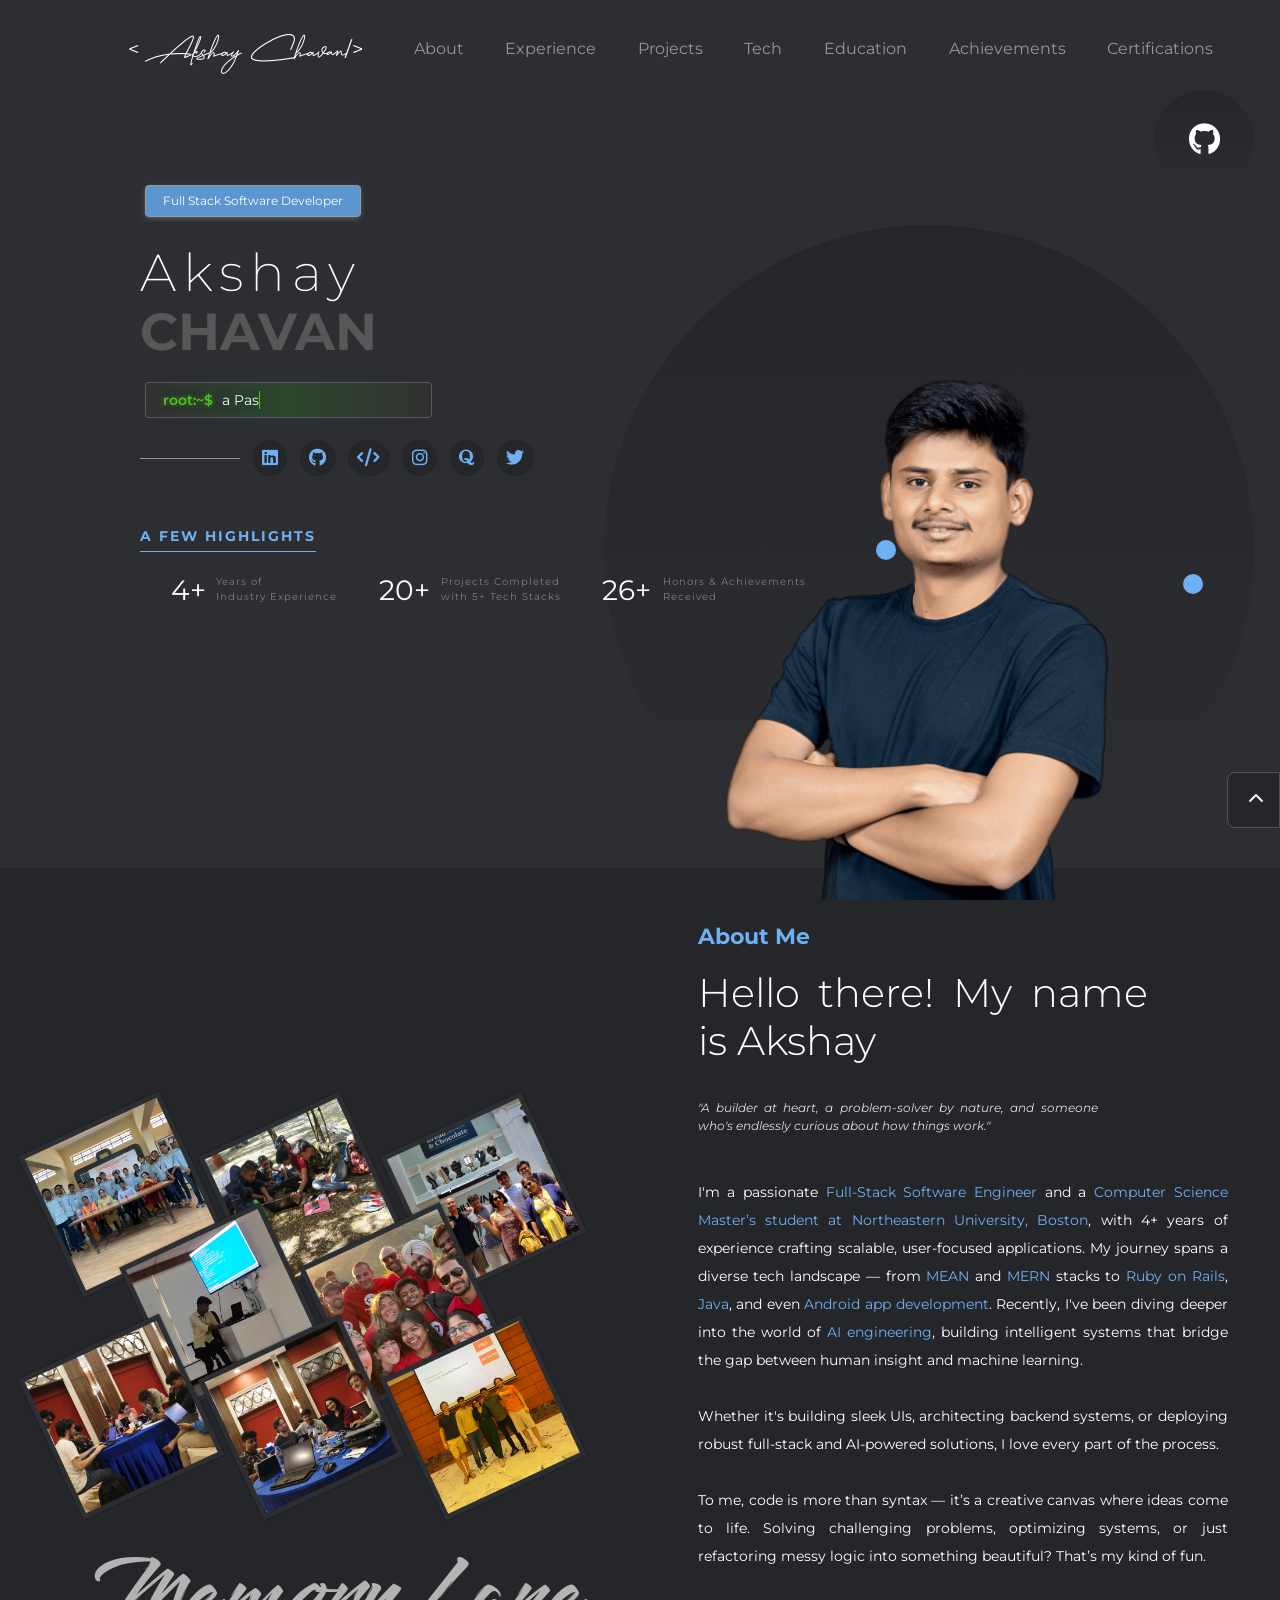
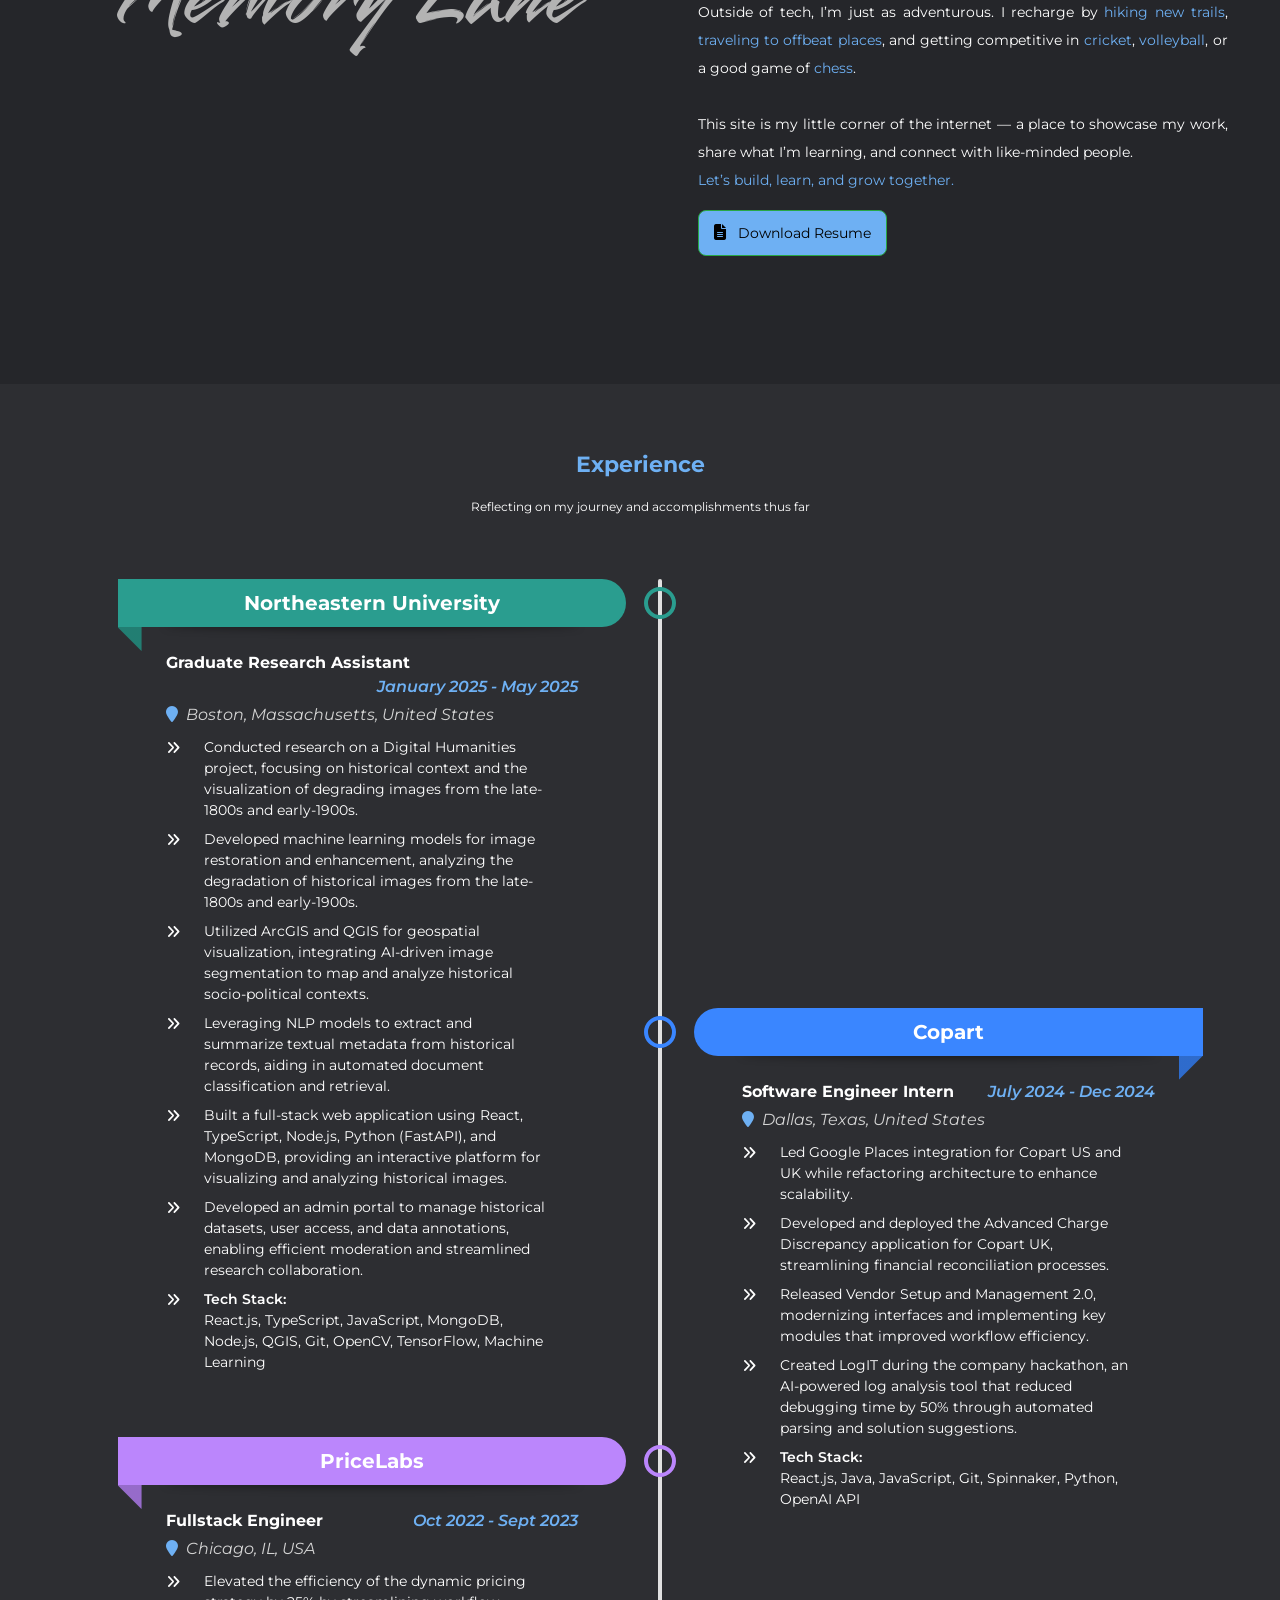
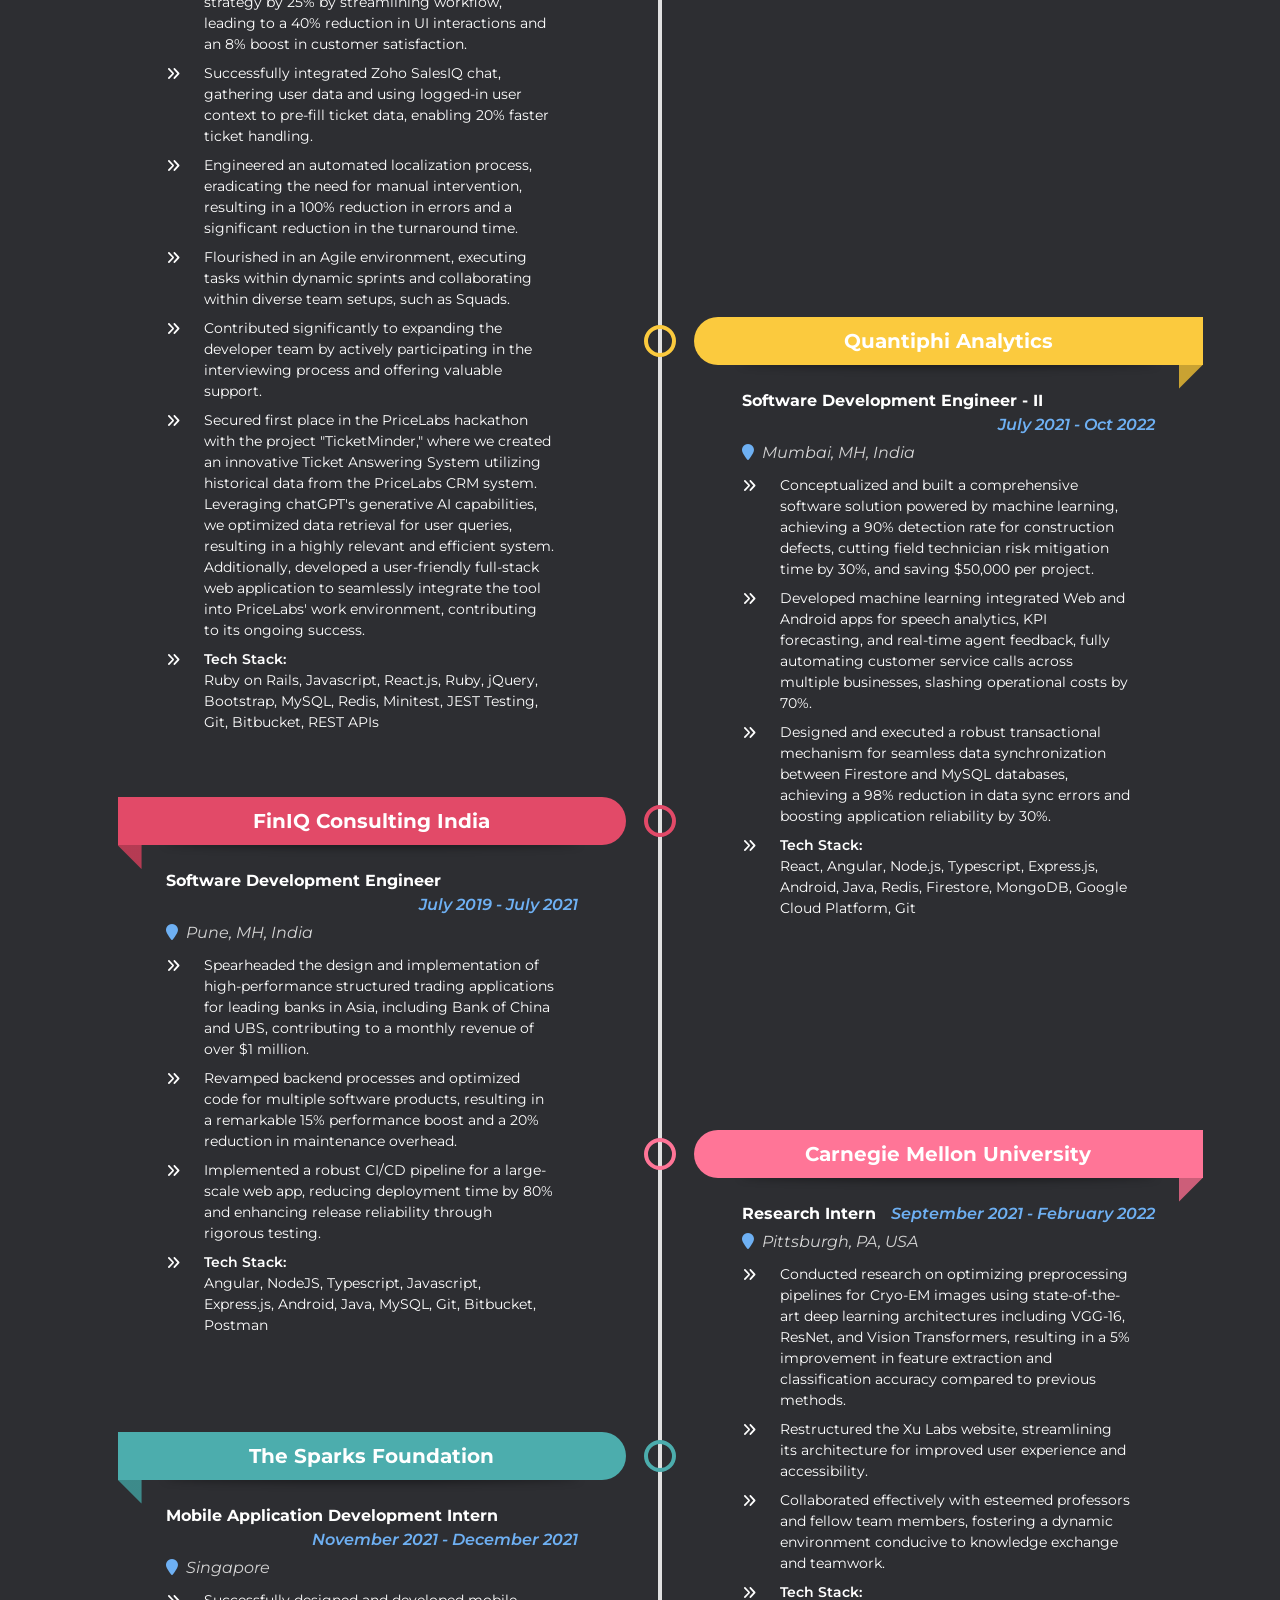
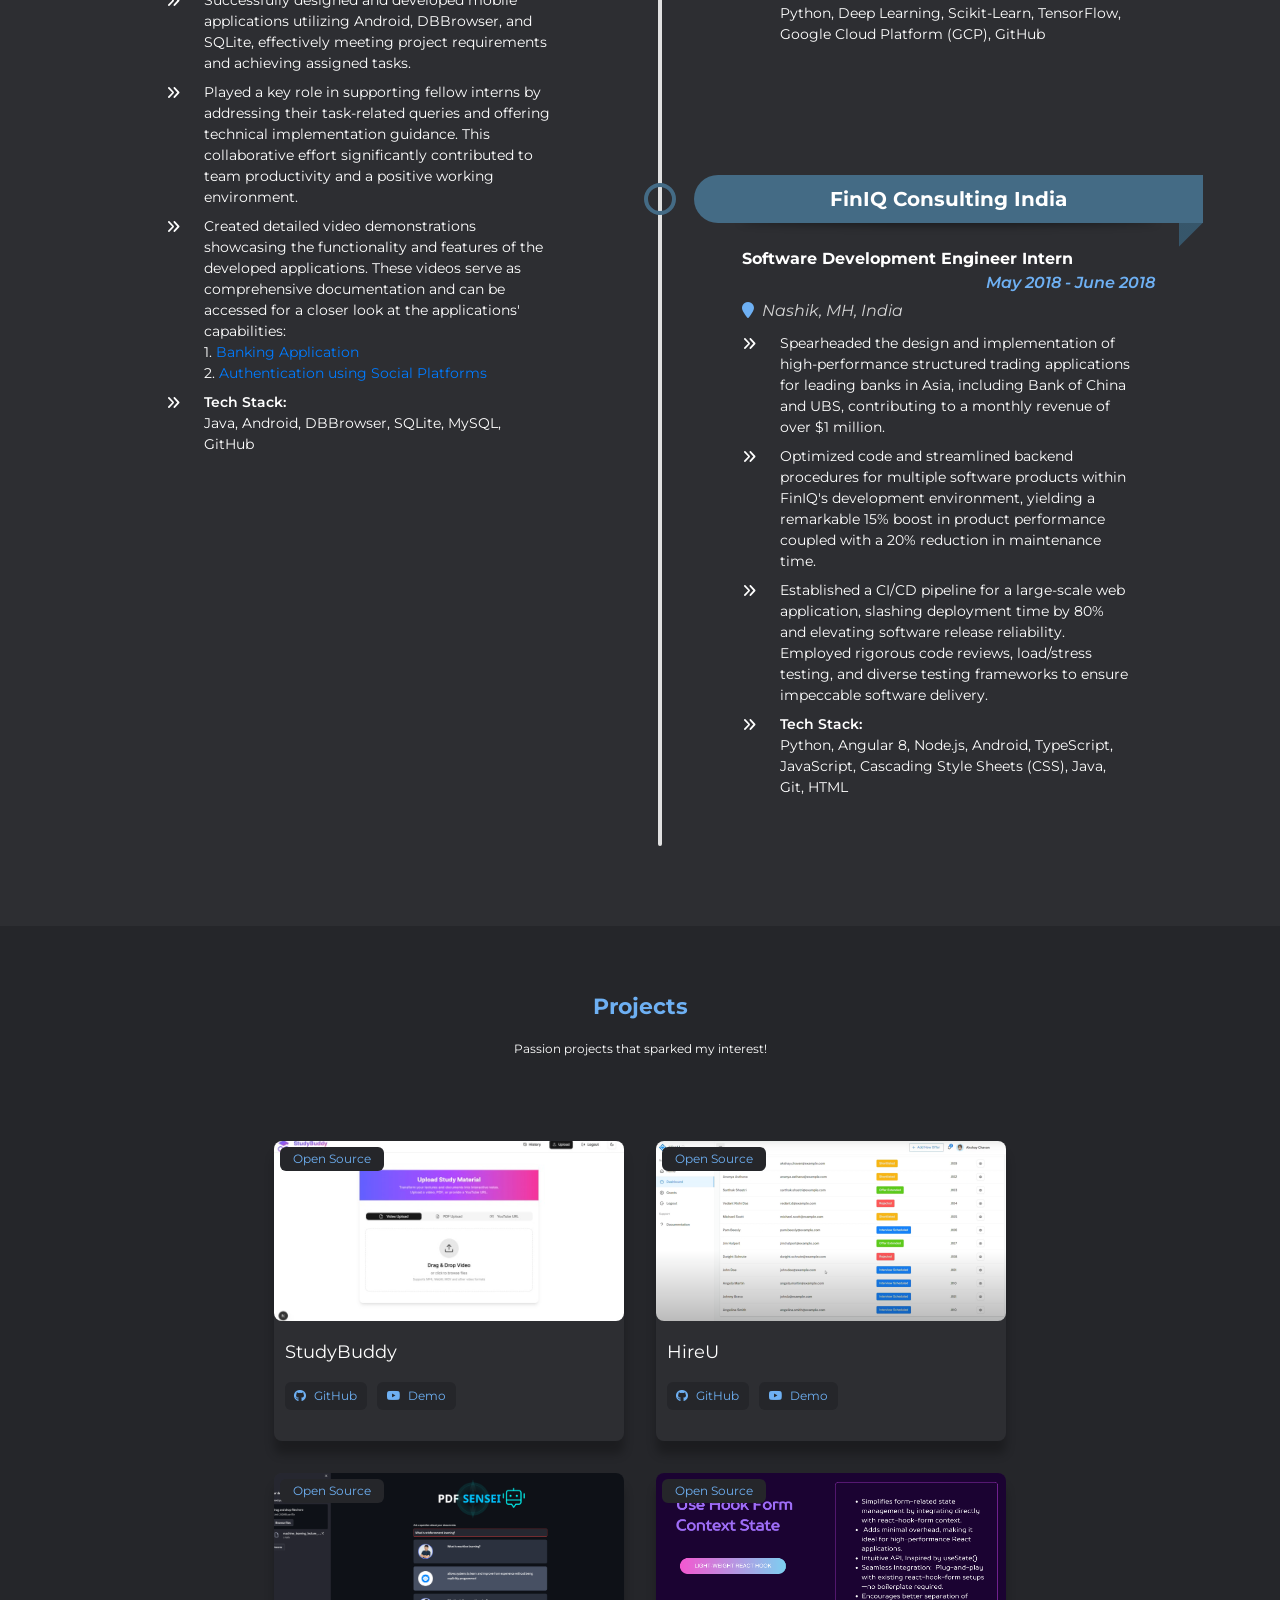
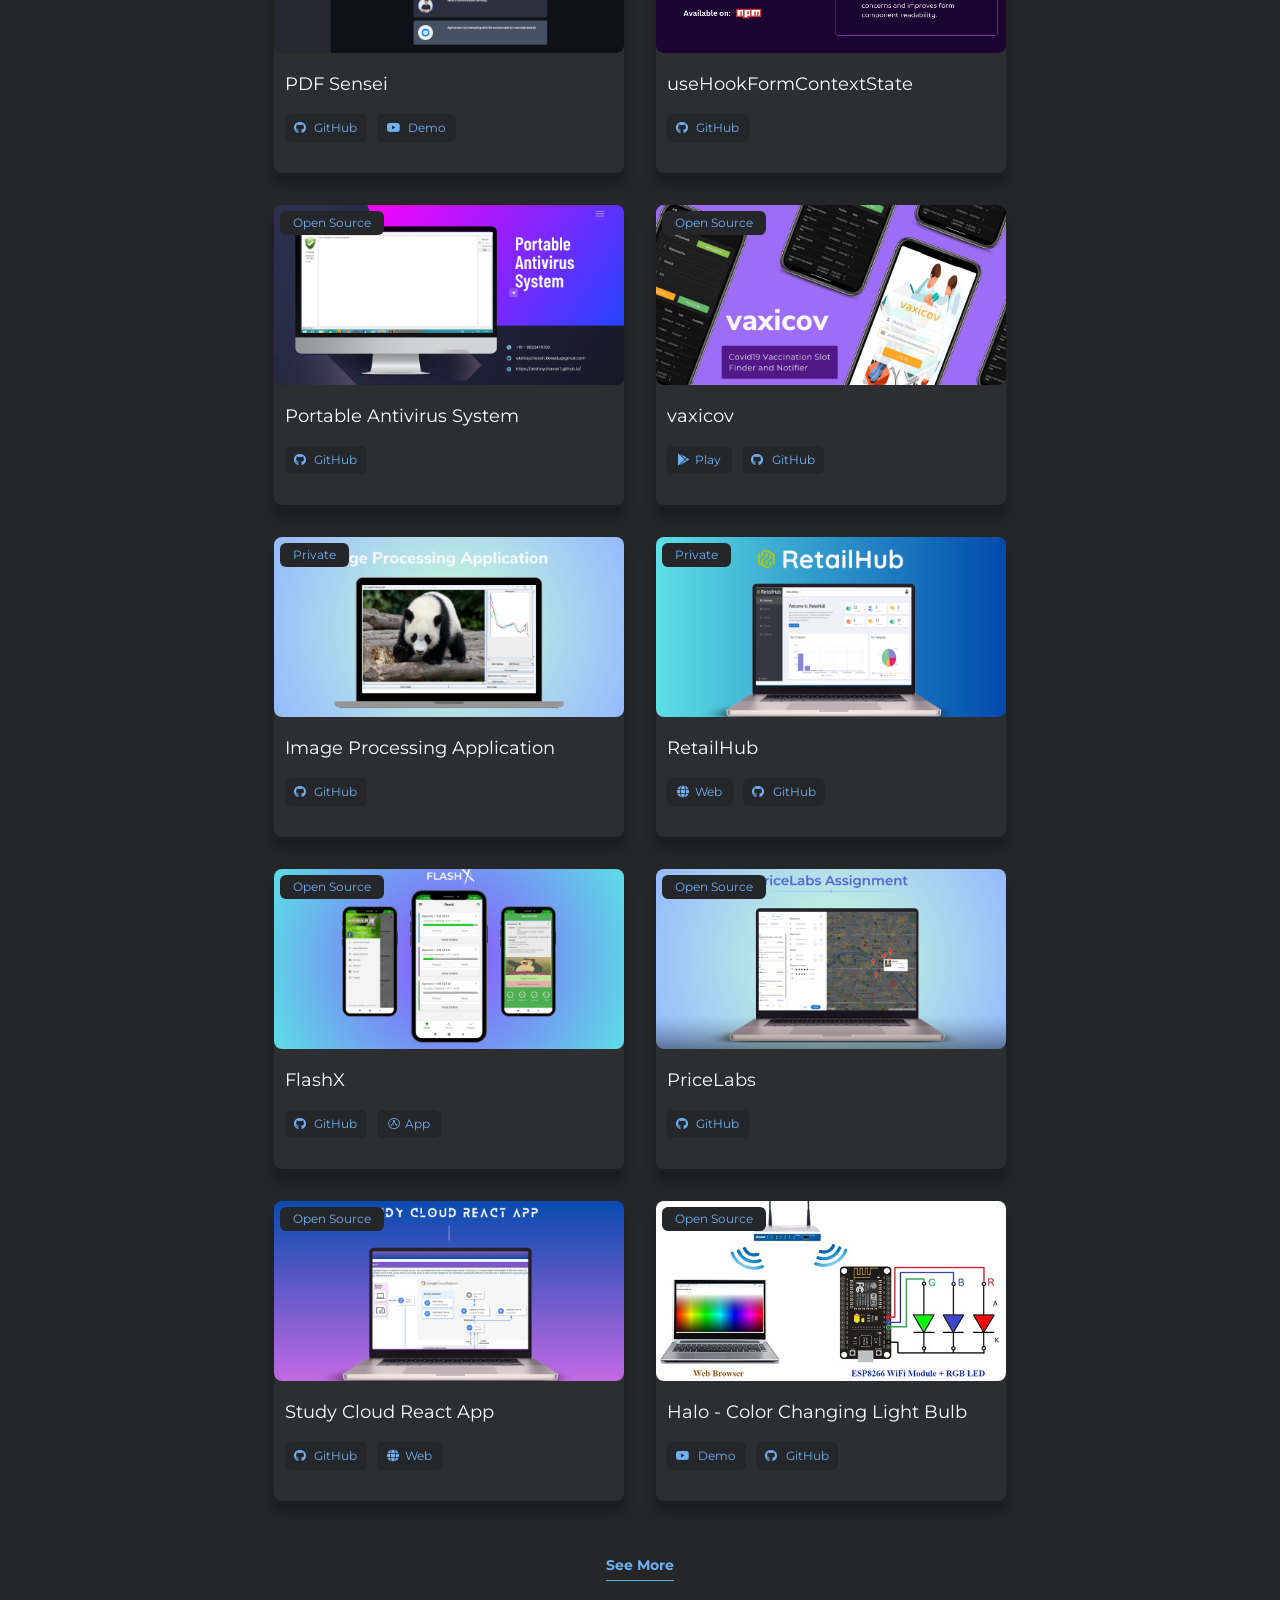
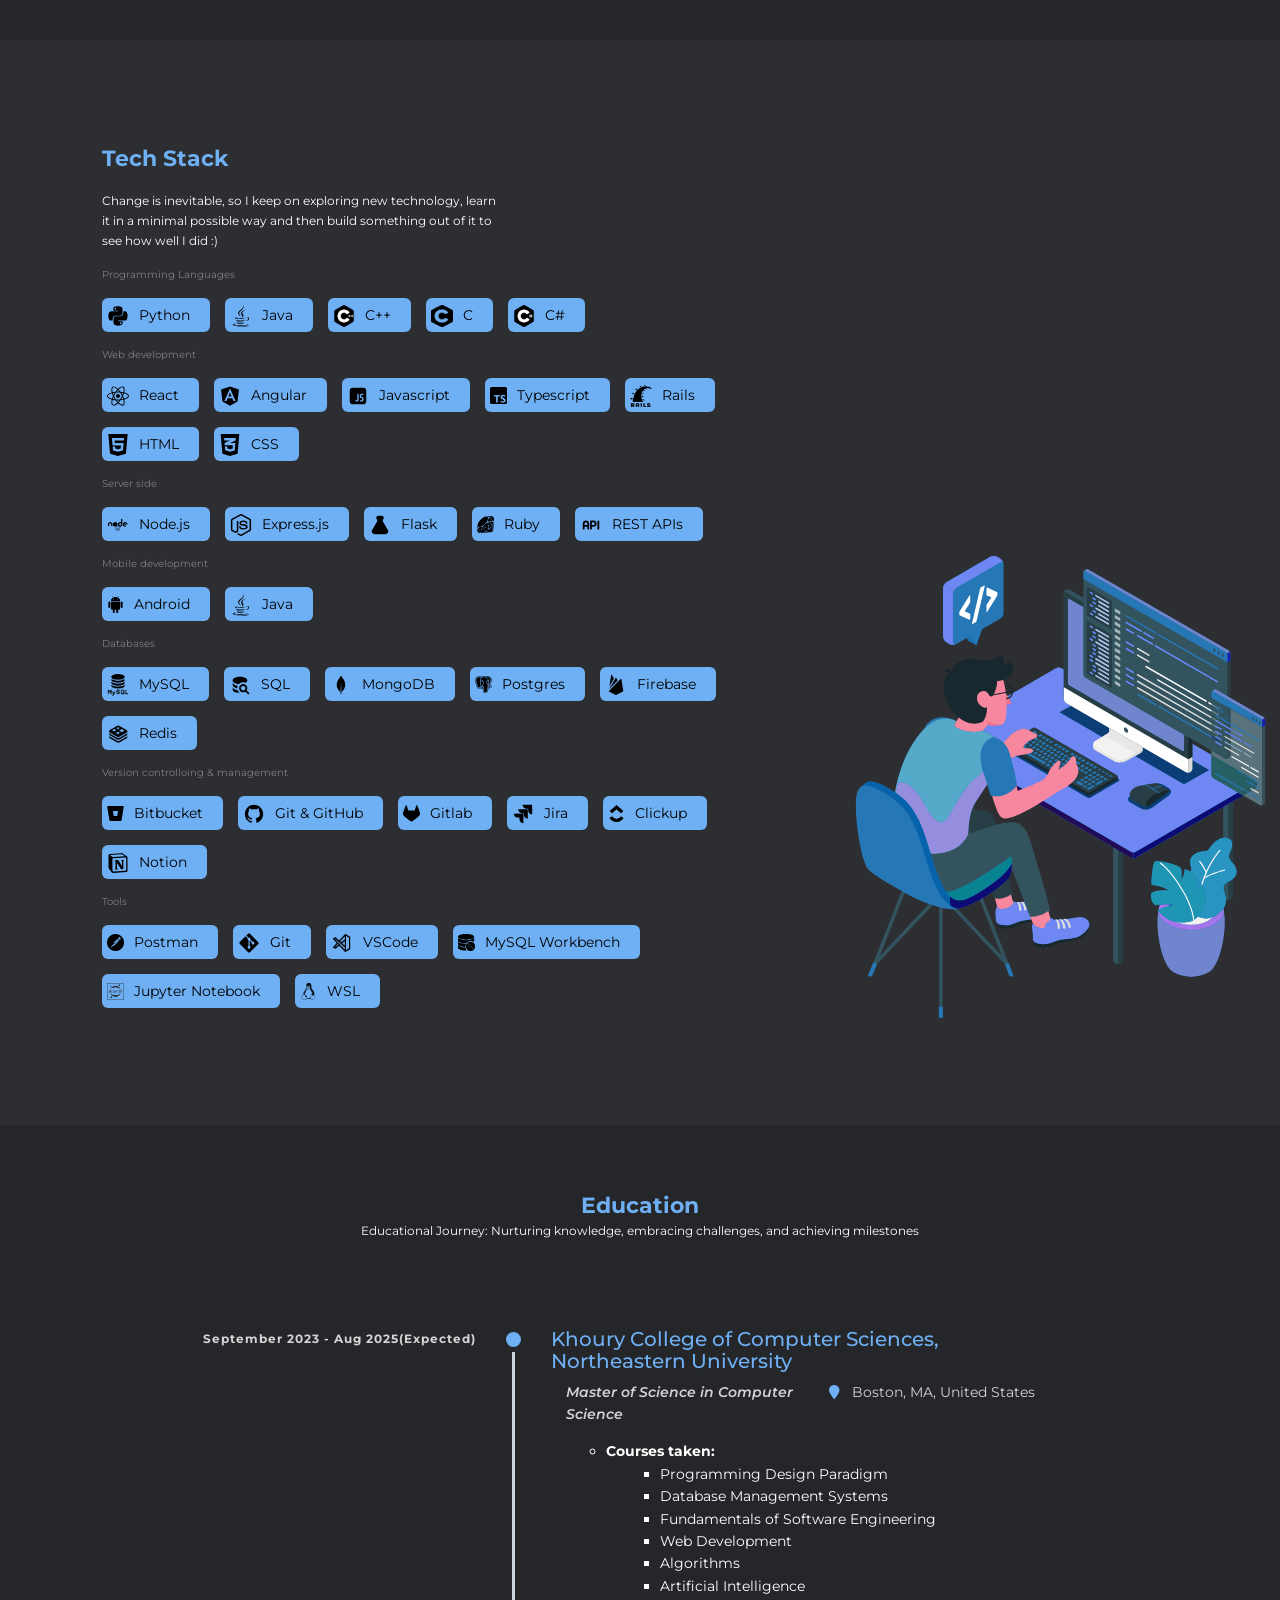
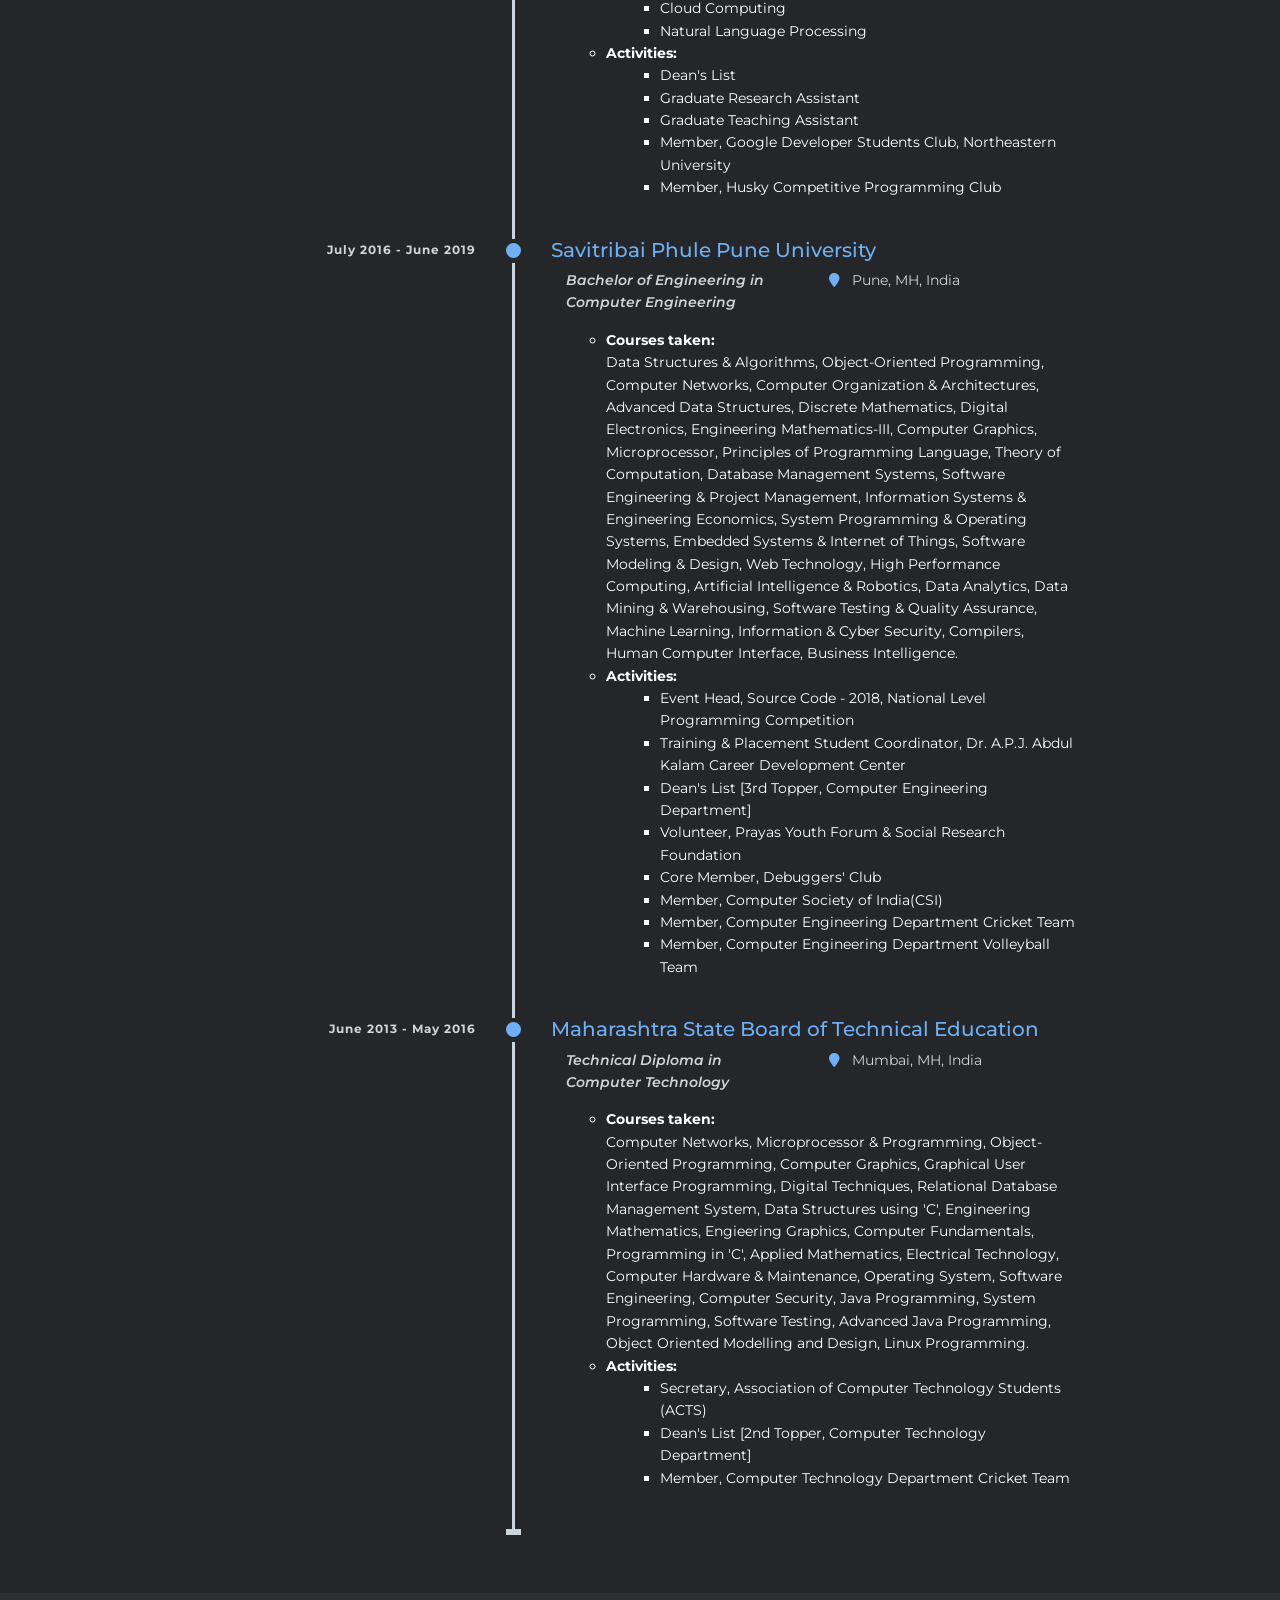
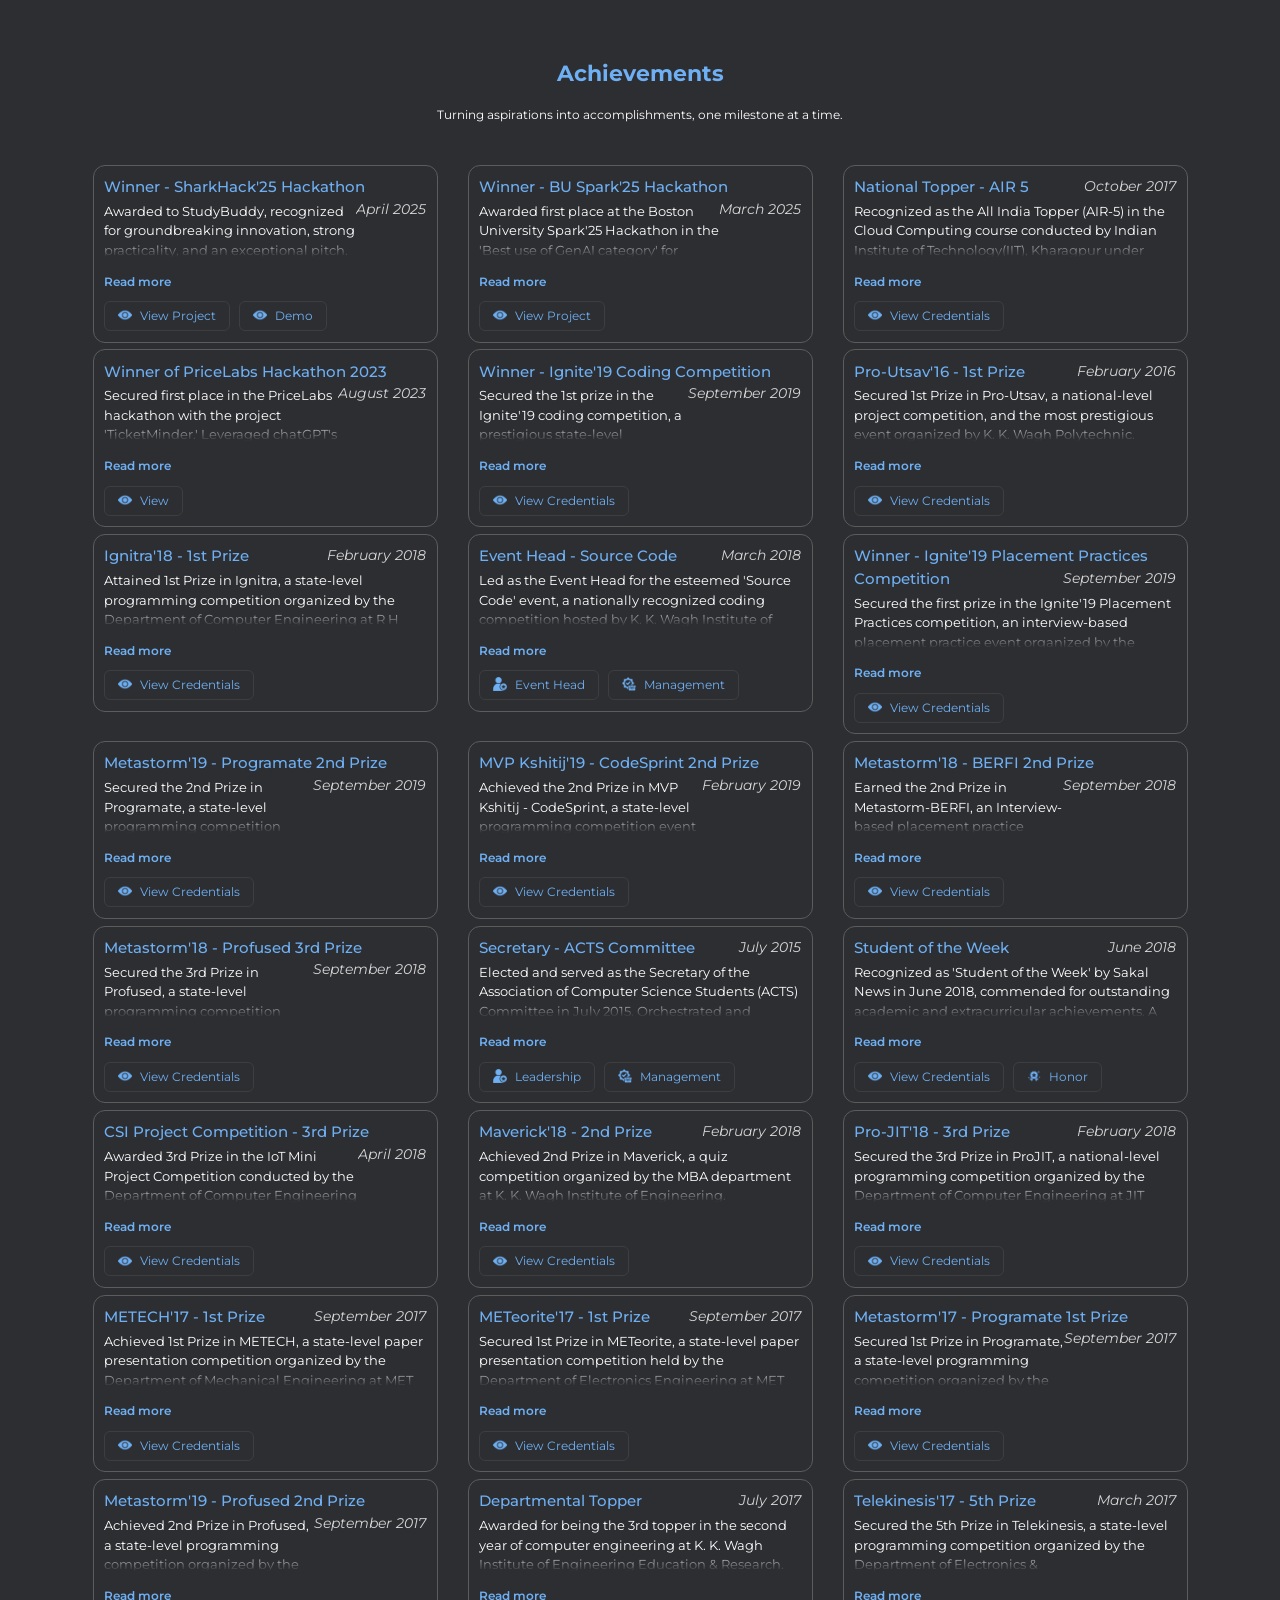
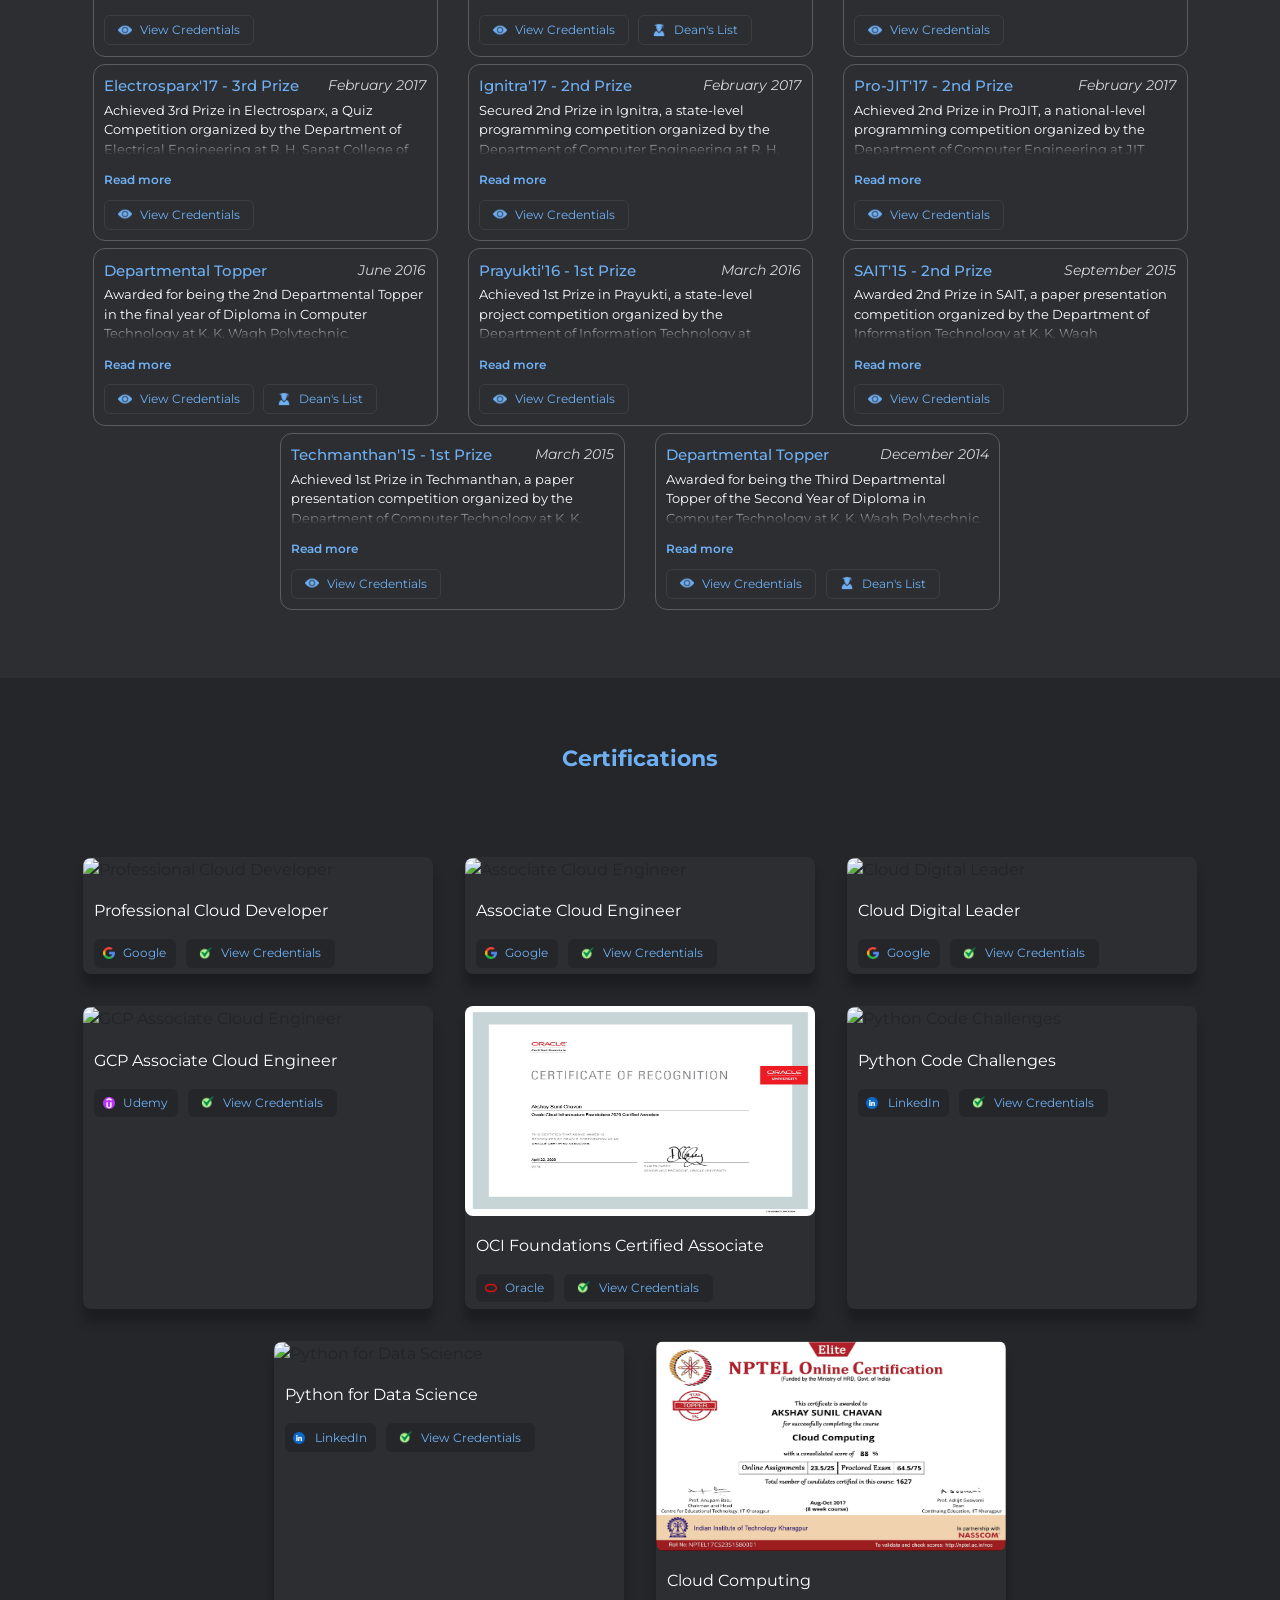
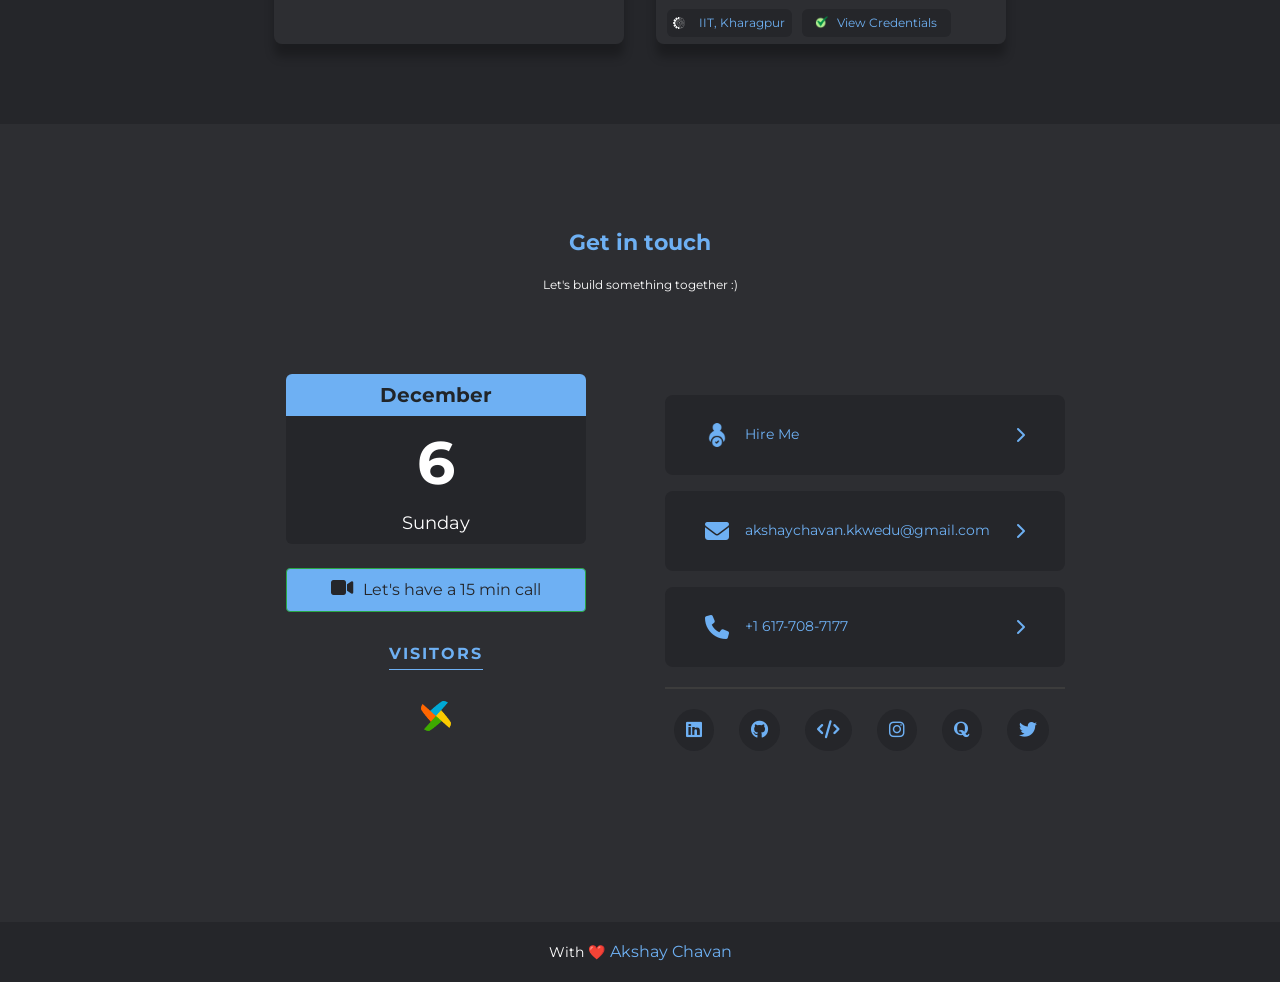
==== commit b0337650: "Deploying to gh-pages from @ akshaychavan7/AkshayChavan7.github.io@718ae0a3ea06385db39d3115b426f29bf" ====
--- a/index.html
+++ b/index.html
@@ -18,7 +18,7 @@
     />
 
     <title>Akshay Chavan - Developer Portfolio</title>
-    <link rel="icon" href="images//title/favicon.png" type="image/icon type" />
+    <link rel="icon" href="images/title/favicon.png" type="image/icon type" />
 
     <!-- css -->
     <link rel="stylesheet" href="index.css" />
@@ -250,7 +250,7 @@
         <h1 id="about-me-heading">Hello there! My name is Akshay</h1>
 
         <p id="about-quote">
-          “A builder at heart, a problem-solver by nature, and someone who’s endlessly curious about how things work.”
+          "A builder at heart, a problem-solver by nature, and someone who's endlessly curious about how things work."
         </p>
 
         <p id="about-me-text"></p>
